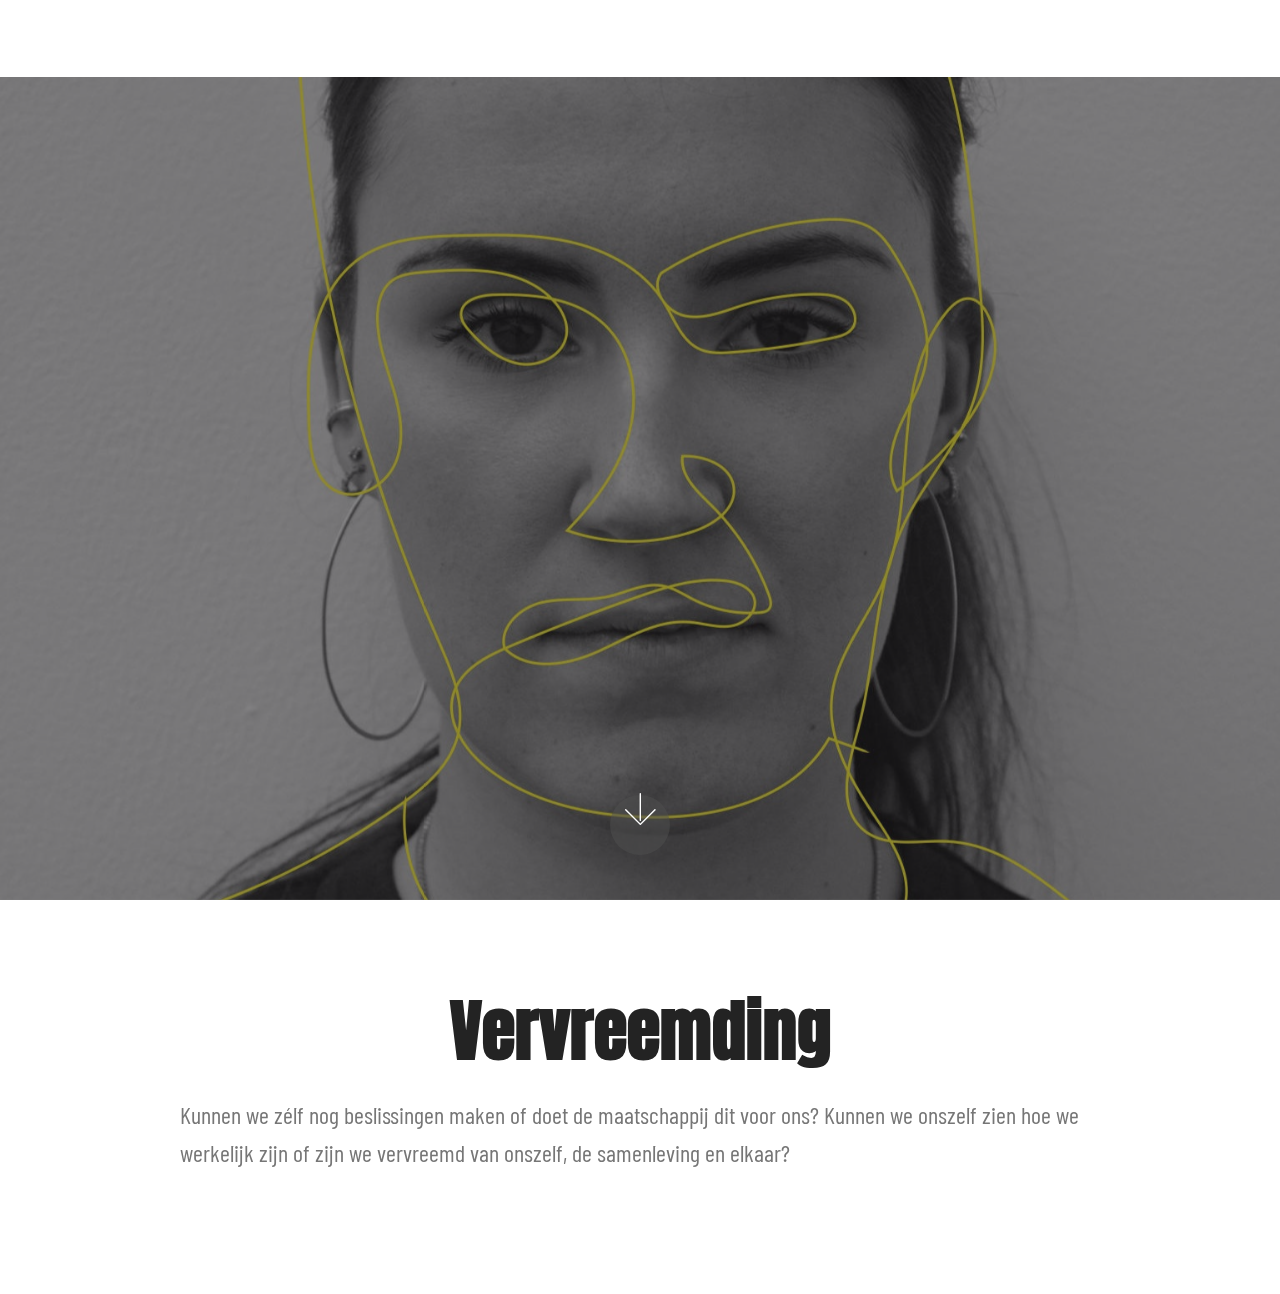
==== page1.html @ 79cfc795 "create github pages" ====
<!DOCTYPE html>
<html  >
<head>
  <!-- Site made with Mobirise Website Builder v4.11.6, https://mobirise.com -->
  <meta charset="UTF-8">
  <meta http-equiv="X-UA-Compatible" content="IE=edge">
  <meta name="generator" content="Mobirise v4.11.6, mobirise.com">
  <meta name="viewport" content="width=device-width, initial-scale=1, minimum-scale=1">
  <link rel="shortcut icon" href="assets/images/logo2.png" type="image/x-icon">
  <meta name="description" content="Web Site Maker Description">
  
  <title>Page 1</title>
  <link rel="stylesheet" href="assets/web/assets/mobirise-icons/mobirise-icons.css">
  <link rel="stylesheet" href="assets/bootstrap/css/bootstrap.min.css">
  <link rel="stylesheet" href="assets/bootstrap/css/bootstrap-grid.min.css">
  <link rel="stylesheet" href="assets/bootstrap/css/bootstrap-reboot.min.css">
  <link rel="stylesheet" href="assets/tether/tether.min.css">
  <link rel="stylesheet" href="assets/dropdown/css/style.css">
  <link rel="stylesheet" href="assets/theme/css/style.css">
  <link rel="preload" as="style" href="assets/mobirise/css/mbr-additional.css"><link rel="stylesheet" href="assets/mobirise/css/mbr-additional.css" type="text/css">
  
  
  
</head>
<body>
  <section class="menu cid-qTkzRZLJNu" once="menu" id="menu1-3">

    

    <nav class="navbar navbar-expand beta-menu navbar-dropdown align-items-center navbar-toggleable-sm">
        <button class="navbar-toggler navbar-toggler-right" type="button" data-toggle="collapse" data-target="#navbarSupportedContent" aria-controls="navbarSupportedContent" aria-expanded="false" aria-label="Toggle navigation">
            <div class="hamburger">
                <span></span>
                <span></span>
                <span></span>
                <span></span>
            </div>
        </button>
        <div class="menu-logo">
            <div class="navbar-brand">
                
                
            </div>
        </div>
        <div class="collapse navbar-collapse" id="navbarSupportedContent">
            
            
        </div>
    </nav>
</section>

<section class="engine"><a href="https://mobirise.info/g">how to build your own site for free</a></section><section class="header6 cid-rJcfzgzZG6 mbr-fullscreen mbr-parallax-background" id="header6-4">

    

    <div class="mbr-overlay" style="opacity: 0.5; background-color: rgb(35, 35, 35);">
    </div>

    <div class="container">
        <div class="row justify-content-md-center">
            <div class="mbr-white col-md-10">
                
                
                
            </div>
        </div>
    </div>

    <div class="mbr-arrow hidden-sm-down" aria-hidden="true">
        <a href="#next">
            <i class="mbri-down mbr-iconfont"></i>
        </a>
    </div>
</section>

<section class="header1 cid-rJckFGuZFD" id="header16-a">

    

    

    <div class="container">
        <div class="row justify-content-md-center">
            <div class="col-md-10 align-center">
                <h1 class="mbr-section-title mbr-bold pb-3 mbr-fonts-style display-1">
                    Vervreemding</h1>
                
                <p class="mbr-text pb-3 mbr-fonts-style display-5">
                    Kunnen we zélf nog beslissingen maken of doet de maatschappij dit voor ons? Kunnen we onszelf zien hoe we werkelijk zijn of zijn we vervreemd van onszelf, de samenleving en elkaar?
                </p>
                
            </div>
        </div>
    </div>

</section>


  <script src="assets/web/assets/jquery/jquery.min.js"></script>
  <script src="assets/popper/popper.min.js"></script>
  <script src="assets/bootstrap/js/bootstrap.min.js"></script>
  <script src="assets/tether/tether.min.js"></script>
  <script src="assets/smoothscroll/smooth-scroll.js"></script>
  <script src="assets/dropdown/js/nav-dropdown.js"></script>
  <script src="assets/dropdown/js/navbar-dropdown.js"></script>
  <script src="assets/touchswipe/jquery.touch-swipe.min.js"></script>
  <script src="assets/parallax/jarallax.min.js"></script>
  <script src="assets/theme/js/script.js"></script>
  
  
</body>
</html>
---- assets/web/assets/mobirise-icons/mobirise-icons.css ----
@font-face {
  font-family: 'MobiriseIcons';
  src:  url('mobirise-icons.eot?spat4u');
  src:  url('mobirise-icons.eot?spat4u#iefix') format('embedded-opentype'),
    url('mobirise-icons.ttf?spat4u') format('truetype'),
    url('mobirise-icons.woff?spat4u') format('woff'),
    url('mobirise-icons.svg?spat4u#MobiriseIcons') format('svg');
  font-weight: normal;
  font-style: normal;
  font-display: swap;
}

[class^="mbri-"], [class*=" mbri-"] {
  /* use !important to prevent issues with browser extensions that change fonts */
  font-family: MobiriseIcons !important;
  speak: none;
  font-style: normal;
  font-weight: normal;
  font-variant: normal;
  text-transform: none;
  line-height: 1;

  /* Better Font Rendering =========== */
  -webkit-font-smoothing: antialiased;
  -moz-osx-font-smoothing: grayscale;
}

.mbri-add-submenu:before {
  content: "\e900";
}
.mbri-alert:before {
  content: "\e901";
}
.mbri-align-center:before {
  content: "\e902";
}
.mbri-align-justify:before {
  content: "\e903";
}
.mbri-align-left:before {
  content: "\e904";
}
.mbri-align-right:before {
  content: "\e905";
}
.mbri-android:before {
  content: "\e906";
}
.mbri-apple:before {
  content: "\e907";
}
.mbri-arrow-down:before {
  content: "\e908";
}
.mbri-arrow-next:before {
  content: "\e909";
}
.mbri-arrow-prev:before {
  content: "\e90a";
}
.mbri-arrow-up:before {
  content: "\e90b";
}
.mbri-bold:before {
  content: "\e90c";
}
.mbri-bookmark:before {
  content: "\e90d";
}
.mbri-bootstrap:before {
  content: "\e90e";
}
.mbri-briefcase:before {
  content: "\e90f";
}
.mbri-browse:before {
  content: "\e910";
}
.mbri-bulleted-list:before {
  content: "\e911";
}
.mbri-calendar:before {
  content: "\e912";
}
.mbri-camera:before {
  content: "\e913";
}
.mbri-cart-add:before {
  content: "\e914";
}
.mbri-cart-full:before {
  content: "\e915";
}
.mbri-cash:before {
  content: "\e916";
}
.mbri-change-style:before {
  content: "\e917";
}
.mbri-chat:before {
  content: "\e918";
}
.mbri-clock:before {
  content: "\e919";
}
.mbri-close:before {
  content: "\e91a";
}
.mbri-cloud:before {
  content: "\e91b";
}
.mbri-code:before {
  content: "\e91c";
}
.mbri-contact-form:before {
  content: "\e91d";
}
.mbri-credit-card:before {
  content: "\e91e";
}
.mbri-cursor-click:before {
  content: "\e91f";
}
.mbri-cust-feedback:before {
  content: "\e920";
}
.mbri-database:before {
  content: "\e921";
}
.mbri-delivery:before {
  content: "\e922";
}
.mbri-desktop:before {
  content: "\e923";
}
.mbri-devices:before {
  content: "\e924";
}
.mbri-down:before {
  content: "\e925";
}
.mbri-download:before {
  content: "\e989";
}
.mbri-drag-n-drop:before {
  content: "\e927";
}
.mbri-drag-n-drop2:before {
  content: "\e928";
}
.mbri-edit:before {
  content: "\e929";
}
.mbri-edit2:before {
  content: "\e92a";
}
.mbri-error:before {
  content: "\e92b";
}
.mbri-extension:before {
  content: "\e92c";
}
.mbri-features:before {
  content: "\e92d";
}
.mbri-file:before {
  content: "\e92e";
}
.mbri-flag:before {
  content: "\e92f";
}
.mbri-folder:before {
  content: "\e930";
}
.mbri-gift:before {
  content: "\e931";
}
.mbri-github:before {
  content: "\e932";
}
.mbri-globe:before {
  content: "\e933";
}
.mbri-globe-2:before {
  content: "\e934";
}
.mbri-growing-chart:before {
  content: "\e935";
}
.mbri-hearth:before {
  content: "\e936";
}
.mbri-help:before {
  content: "\e937";
}
.mbri-home:before {
  content: "\e938";
}
.mbri-hot-cup:before {
  content: "\e939";
}
.mbri-idea:before {
  content: "\e93a";
}
.mbri-image-gallery:before {
  content: "\e93b";
}
.mbri-image-slider:before {
  content: "\e93c";
}
.mbri-info:before {
  content: "\e93d";
}
.mbri-italic:before {
  content: "\e93e";
}
.mbri-key:before {
  content: "\e93f";
}
.mbri-laptop:before {
  content: "\e940";
}
.mbri-layers:before {
  content: "\e941";
}
.mbri-left-right:before {
  content: "\e942";
}
.mbri-left:before {
  content: "\e943";
}
.mbri-letter:before {
  content: "\e944";
}
.mbri-like:before {
  content: "\e945";
}
.mbri-link:before {
  content: "\e946";
}
.mbri-lock:before {
  content: "\e947";
}
.mbri-login:before {
  content: "\e948";
}
.mbri-logout:before {
  content: "\e949";
}
.mbri-magic-stick:before {
  content: "\e94a";
}
.mbri-map-pin:before {
  content: "\e94b";
}
.mbri-menu:before {
  content: "\e94c";
}
.mbri-mobile:before {
  content: "\e94d";
}
.mbri-mobile2:before {
  content: "\e94e";
}
.mbri-mobirise:before {
  content: "\e94f";
}
.mbri-more-horizontal:before {
  content: "\e950";
}
.mbri-more-vertical:before {
  content: "\e951";
}
.mbri-music:before {
  content: "\e952";
}
.mbri-new-file:before {
  content: "\e953";
}
.mbri-numbered-list:before {
  content: "\e954";
}
.mbri-opened-folder:before {
  content: "\e955";
}
.mbri-pages:before {
  content: "\e956";
}
.mbri-paper-plane:before {
  content: "\e957";
}
.mbri-paperclip:before {
  content: "\e958";
}
.mbri-photo:before {
  content: "\e959";
}
.mbri-photos:before {
  content: "\e95a";
}
.mbri-pin:before {
  content: "\e95b";
}
.mbri-play:before {
  content: "\e95c";
}
.mbri-plus:before {
  content: "\e95d";
}
.mbri-preview:before {
  content: "\e95e";
}
.mbri-print:before {
  content: "\e95f";
}
.mbri-protect:before {
  content: "\e960";
}
.mbri-question:before {
  content: "\e961";
}
.mbri-quote-left:before {
  content: "\e962";
}
.mbri-quote-right:before {
  content: "\e963";
}
.mbri-refresh:before {
  content: "\e964";
}
.mbri-responsive:before {
  content: "\e965";
}
.mbri-right:before {
  content: "\e966";
}
.mbri-rocket:before {
  content: "\e967";
}
.mbri-sad-face:before {
  content: "\e968";
}
.mbri-sale:before {
  content: "\e969";
}
.mbri-save:before {
  content: "\e96a";
}
.mbri-search:before {
  content: "\e96b";
}
.mbri-setting:before {
  content: "\e96c";
}
.mbri-setting2:before {
  content: "\e96d";
}
.mbri-setting3:before {
  content: "\e96e";
}
.mbri-share:before {
  content: "\e96f";
}
.mbri-shopping-bag:before {
  content: "\e970";
}
.mbri-shopping-basket:before {
  content: "\e971";
}
.mbri-shopping-cart:before {
  content: "\e972";
}
.mbri-sites:before {
  content: "\e973";
}
.mbri-smile-face:before {
  content: "\e974";
}
.mbri-speed:before {
  content: "\e975";
}
.mbri-star:before {
  content: "\e976";
}
.mbri-success:before {
  content: "\e977";
}
.mbri-sun:before {
  content: "\e978";
}
.mbri-sun2:before {
  content: "\e979";
}
.mbri-tablet:before {
  content: "\e97a";
}
.mbri-tablet-vertical:before {
  content: "\e97b";
}
.mbri-target:before {
  content: "\e97c";
}
.mbri-timer:before {
  content: "\e97d";
}
.mbri-to-ftp:before {
  content: "\e97e";
}
.mbri-to-local-drive:before {
  content: "\e97f";
}
.mbri-touch-swipe:before {
  content: "\e980";
}
.mbri-touch:before {
  content: "\e981";
}
.mbri-trash:before {
  content: "\e982";
}
.mbri-underline:before {
  content: "\e983";
}
.mbri-unlink:before {
  content: "\e984";
}
.mbri-unlock:before {
  content: "\e985";
}
.mbri-up-down:before {
  content: "\e986";
}
.mbri-up:before {
  content: "\e987";
}
.mbri-update:before {
  content: "\e988";
}
.mbri-upload:before {
 content: "\e926"; 
}
.mbri-user:before {
  content: "\e98a";
}
.mbri-user2:before {
  content: "\e98b";
}
.mbri-users:before {
  content: "\e98c";
}
.mbri-video:before {
  content: "\e98d";
}
.mbri-video-play:before {
  content: "\e98e";
}
.mbri-watch:before {
  content: "\e98f";
}
.mbri-website-theme:before {
  content: "\e990";
}
.mbri-wifi:before {
  content: "\e991";
}
.mbri-windows:before {
  content: "\e992";
}
.mbri-zoom-out:before {
  content: "\e993";
}
.mbri-redo:before {
  content: "\e994";
}
.mbri-undo:before {
  content: "\e995";
}
---- assets/dropdown/css/style.css ----
.navbar-dropdown {
  left: 0;
  padding: 0;
  position: absolute;
  right: 0;
  top: 0;
  transition: all 0.45s ease;
  z-index: 1030;
  background: #282828; }
  .navbar-dropdown .navbar-logo {
    margin-right: 0.8rem;
    transition: margin 0.3s ease-in-out;
    vertical-align: middle; }
    .navbar-dropdown .navbar-logo img {
      height: 3.125rem;
      transition: all 0.3s ease-in-out; }
    .navbar-dropdown .navbar-logo.mbr-iconfont {
      font-size: 3.125rem;
      line-height: 3.125rem; }
  .navbar-dropdown .navbar-caption {
    font-weight: 700;
    white-space: normal;
    vertical-align: -4px;
    line-height: 3.125rem !important; }
    .navbar-dropdown .navbar-caption, .navbar-dropdown .navbar-caption:hover {
      color: inherit;
      text-decoration: none; }
  .navbar-dropdown .mbr-iconfont + .navbar-caption {
    vertical-align: -1px; }
  .navbar-dropdown.navbar-fixed-top {
    position: fixed; }
  .navbar-dropdown .navbar-brand span {
    vertical-align: -4px; }
  .navbar-dropdown.bg-color.transparent {
    background: none; }
  .navbar-dropdown.navbar-short .navbar-brand {
    padding: 0.625rem 0; }
    .navbar-dropdown.navbar-short .navbar-brand span {
      vertical-align: -1px; }
  .navbar-dropdown.navbar-short .navbar-caption {
    line-height: 2.375rem !important;
    vertical-align: -2px; }
  .navbar-dropdown.navbar-short .navbar-logo {
    margin-right: 0.5rem; }
    .navbar-dropdown.navbar-short .navbar-logo img {
      height: 2.375rem; }
    .navbar-dropdown.navbar-short .navbar-logo.mbr-iconfont {
      font-size: 2.375rem;
      line-height: 2.375rem; }
  .navbar-dropdown.navbar-short .mbr-table-cell {
    height: 3.625rem; }
  .navbar-dropdown .navbar-close {
    left: 0.6875rem;
    position: fixed;
    top: 0.75rem;
    z-index: 1000; }
  .navbar-dropdown .hamburger-icon {
    content: "";
    display: inline-block;
    vertical-align: middle;
    width: 16px;
    -webkit-box-shadow: 0 -6px 0 1px #282828,0 0 0 1px #282828,0 6px 0 1px #282828;
    -moz-box-shadow: 0 -6px 0 1px #282828,0 0 0 1px #282828,0 6px 0 1px #282828;
    box-shadow: 0 -6px 0 1px #282828,0 0 0 1px #282828,0 6px 0 1px #282828; }

.dropdown-menu .dropdown-toggle[data-toggle="dropdown-submenu"]::after {
  border-bottom: 0.35em solid transparent;
  border-left: 0.35em solid;
  border-right: 0;
  border-top: 0.35em solid transparent;
  margin-left: 0.3rem; }

.dropdown-menu .dropdown-item:focus {
  outline: 0; }

.nav-dropdown {
  font-size: 0.75rem;
  font-weight: 500;
  height: auto !important; }
  .nav-dropdown .nav-btn {
    padding-left: 1rem; }
  .nav-dropdown .link {
    margin: .667em 1.667em;
    font-weight: 500;
    padding: 0;
    transition: color .2s ease-in-out; }
    .nav-dropdown .link.dropdown-toggle {
      margin-right: 2.583em; }
      .nav-dropdown .link.dropdown-toggle::after {
        margin-left: .25rem;
        border-top: 0.35em solid;
        border-right: 0.35em solid transparent;
        border-left: 0.35em solid transparent;
        border-bottom: 0; }
      .nav-dropdown .link.dropdown-toggle[aria-expanded="true"] {
        margin: 0;
        padding: 0.667em 3.263em  0.667em 1.667em; }
  .nav-dropdown .link::after,
  .nav-dropdown .dropdown-item::after {
    color: inherit; }
  .nav-dropdown .btn {
    font-size: 0.75rem;
    font-weight: 700;
    letter-spacing: 0;
    margin-bottom: 0;
    padding-left: 1.25rem;
    padding-right: 1.25rem; }
  .nav-dropdown .dropdown-menu {
    border-radius: 0;
    border: 0;
    left: 0;
    margin: 0;
    padding-bottom: 1.25rem;
    padding-top: 1.25rem;
    position: relative; }
  .nav-dropdown .dropdown-submenu {
    margin-left: 0.125rem;
    top: 0; }
  .nav-dropdown .dropdown-item {
    font-weight: 500;
    line-height: 2;
    padding: 0.3846em 4.615em 0.3846em 1.5385em;
    position: relative;
    transition: color .2s ease-in-out, background-color .2s ease-in-out; }
    .nav-dropdown .dropdown-item::after {
      margin-top: -0.3077em;
      position: absolute;
      right: 1.1538em;
      top: 50%; }
    .nav-dropdown .dropdown-item:focus, .nav-dropdown .dropdown-item:hover {
      background: none; }

@media (max-width: 767px) {
  .nav-dropdown.navbar-toggleable-sm {
    bottom: 0;
    display: none;
    left: 0;
    overflow-x: hidden;
    position: fixed;
    top: 0;
    transform: translateX(-100%);
    -ms-transform: translateX(-100%);
    -webkit-transform: translateX(-100%);
    width: 18.75rem;
    z-index: 999; } }
.nav-dropdown.navbar-toggleable-xl {
  bottom: 0;
  display: none;
  left: 0;
  overflow-x: hidden;
  position: fixed;
  top: 0;
  transform: translateX(-100%);
  -ms-transform: translateX(-100%);
  -webkit-transform: translateX(-100%);
  width: 18.75rem;
  z-index: 999; }

.nav-dropdown-sm {
  display: block !important;
  overflow-x: hidden;
  overflow: auto;
  padding-top: 3.875rem; }
  .nav-dropdown-sm::after {
    content: "";
    display: block;
    height: 3rem;
    width: 100%; }
  .nav-dropdown-sm.collapse.in ~ .navbar-close {
    display: block !important; }
  .nav-dropdown-sm.collapsing, .nav-dropdown-sm.collapse.in {
    transform: translateX(0);
    -ms-transform: translateX(0);
    -webkit-transform: translateX(0);
    transition: all 0.25s ease-out;
    -webkit-transition: all 0.25s ease-out;
    background: #282828; }
  .nav-dropdown-sm.collapsing[aria-expanded="false"] {
    transform: translateX(-100%);
    -ms-transform: translateX(-100%);
    -webkit-transform: translateX(-100%); }
  .nav-dropdown-sm .nav-item {
    display: block;
    margin-left: 0 !important;
    padding-left: 0; }
  .nav-dropdown-sm .link,
  .nav-dropdown-sm .dropdown-item {
    border-top: 1px dotted rgba(255, 255, 255, 0.1);
    font-size: 0.8125rem;
    line-height: 1.6;
    margin: 0 !important;
    padding: 0.875rem 2.4rem 0.875rem 1.5625rem !important;
    position: relative;
    white-space: normal; }
    .nav-dropdown-sm .link:focus, .nav-dropdown-sm .link:hover,
    .nav-dropdown-sm .dropdown-item:focus,
    .nav-dropdown-sm .dropdown-item:hover {
      background: rgba(0, 0, 0, 0.2) !important;
      color: #c0a375; }
  .nav-dropdown-sm .nav-btn {
    position: relative;
    padding: 1.5625rem 1.5625rem 0 1.5625rem; }
    .nav-dropdown-sm .nav-btn::before {
      border-top: 1px dotted rgba(255, 255, 255, 0.1);
      content: "";
      left: 0;
      position: absolute;
      top: 0;
      width: 100%; }
    .nav-dropdown-sm .nav-btn + .nav-btn {
      padding-top: 0.625rem; }
      .nav-dropdown-sm .nav-btn + .nav-btn::before {
        display: none; }
  .nav-dropdown-sm .btn {
    padding: 0.625rem 0; }
  .nav-dropdown-sm .dropdown-toggle[data-toggle="dropdown-submenu"]::after {
    margin-left: .25rem;
    border-top: 0.35em solid;
    border-right: 0.35em solid transparent;
    border-left: 0.35em solid transparent;
    border-bottom: 0; }
  .nav-dropdown-sm .dropdown-toggle[data-toggle="dropdown-submenu"][aria-expanded="true"]::after {
    border-top: 0;
    border-right: 0.35em solid transparent;
    border-left: 0.35em solid transparent;
    border-bottom: 0.35em solid; }
  .nav-dropdown-sm .dropdown-menu {
    margin: 0;
    padding: 0;
    position: relative;
    top: 0;
    left: 0;
    width: 100%;
    border: 0;
    float: none;
    border-radius: 0;
    background: none; }
  .nav-dropdown-sm .dropdown-submenu {
    left: 100%;
    margin-left: 0.125rem;
    margin-top: -1.25rem;
    top: 0; }

.navbar-toggleable-sm .nav-dropdown .dropdown-menu {
  position: absolute; }

.navbar-toggleable-sm .nav-dropdown .dropdown-submenu {
  left: 100%;
  margin-left: 0.125rem;
  margin-top: -1.25rem;
  top: 0; }

.navbar-toggleable-sm.opened .nav-dropdown .dropdown-menu {
  position: relative; }

.navbar-toggleable-sm.opened .nav-dropdown .dropdown-submenu {
  left: 0;
  margin-left: 00rem;
  margin-top: 0rem;
  top: 0; }

.is-builder .nav-dropdown.collapsing {
  transition: none !important; }

/*# sourceMappingURL=style.css.map */
---- assets/theme/css/style.css ----
/*!
 * Mobirise v4 theme (https://mobirise.com/)
 * Copyright 2017 Mobirise
 */
section {
  background-color: #eeeeee; }

body {
  font-style: normal;
  line-height: 1.5; }

section,
.container,
.container-fluid {
  position: relative;
  word-wrap: break-word; }

a.mbr-iconfont:hover {
  text-decoration: none; }

.article .lead p,
.article .lead ul,
.article .lead ol,
.article .lead pre,
.article .lead blockquote {
  margin-bottom: 0; }

ul,
ol,
pre,
blockquote {
  margin-bottom: 2.3125rem; }

pre {
  background: #f4f4f4;
  padding: 10px 24px;
  white-space: pre-wrap; }

.inactive {
  -webkit-user-select: none;
  -moz-user-select: none;
  -ms-user-select: none;
  user-select: none;
  pointer-events: none;
  -webkit-user-drag: none;
  user-drag: none; }

.mbr-section__comments .row {
  justify-content: center;
  -webkit-justify-content: center; }

a {
  font-style: normal;
  font-weight: 400;
  cursor: pointer; }
  a, a:hover {
    text-decoration: none; }

figure {
  margin-bottom: 0; }

body {
  color: #232323; }

h1,
h2,
h3,
h4,
h5,
h6,
.h1,
.h2,
.h3,
.h4,
.h5,
.h6,
.display-1,
.display-2,
.display-3,
.display-4 {
  line-height: 1;
  word-break: break-word;
  word-wrap: break-word; }

.mbr-section-title {
  font-style: normal;
  line-height: 1.2; }

.mbr-section-subtitle {
  line-height: 1.3; }

.mbr-text {
  font-style: normal;
  line-height: 1.6; }

b,
strong {
  font-weight: bold; }

blockquote {
  padding: 10px 0 10px 20px;
  position: relative;
  border-left: 2px solid;
  border-color: #ff3366; }

input:-webkit-autofill, input:-webkit-autofill:hover, input:-webkit-autofill:focus, input:-webkit-autofill:active {
  transition-delay: 9999s;
  transition-property: background-color, color; }

textarea[type='hidden'] {
  display: none; }

body {
  position: relative; }

section {
  background-position: 50% 50%;
  background-repeat: no-repeat;
  background-size: cover; }
  section .mbr-background-video,
  section .mbr-background-video-preview {
    position: absolute;
    bottom: 0;
    left: 0;
    right: 0;
    top: 0; }

.hidden {
  visibility: hidden; }

.mbr-z-index20 {
  z-index: 20; }

/*! Base colors */
.mbr-white {
  color: #ffffff; }

.mbr-black {
  color: #000000; }

.mbr-bg-white {
  background-color: #ffffff; }

.mbr-bg-black {
  background-color: #000000; }

/*! Text-aligns */
.align-left {
  text-align: left; }

.align-center {
  text-align: center; }

.align-right {
  text-align: right; }

@media (max-width: 767px) {
  .align-left,
  .align-center,
  .align-right,
  .mbr-section-btn,
  .mbr-section-title {
    text-align: center; } }
/*! Font-weight  */
.mbr-light {
  font-weight: 300; }

.mbr-regular {
  font-weight: 400; }

.mbr-semibold {
  font-weight: 500; }

.mbr-bold {
  font-weight: 700; }

/*! Media  */
.media-size-item {
  -webkit-flex: 1 1 auto;
  -moz-flex: 1 1 auto;
  -ms-flex: 1 1 auto;
  -o-flex: 1 1 auto;
  flex: 1 1 auto; }

.media-content {
  -webkit-flex-basis: 100%;
  flex-basis: 100%; }

.media-container-row {
  display: -ms-flexbox;
  display: -webkit-flex;
  display: flex;
  -webkit-flex-direction: row;
  -ms-flex-direction: row;
  flex-direction: row;
  -webkit-flex-wrap: wrap;
  -ms-flex-wrap: wrap;
  flex-wrap: wrap;
  -webkit-justify-content: center;
  -ms-flex-pack: center;
  justify-content: center;
  -webkit-align-content: center;
  -ms-flex-line-pack: center;
  align-content: center;
  -webkit-align-items: start;
  -ms-flex-align: start;
  align-items: start; }
  .media-container-row .media-size-item {
    width: 400px; }

.media-container-column {
  display: -ms-flexbox;
  display: -webkit-flex;
  display: flex;
  -webkit-flex-direction: column;
  -ms-flex-direction: column;
  flex-direction: column;
  -webkit-flex-wrap: wrap;
  -ms-flex-wrap: wrap;
  flex-wrap: wrap;
  -webkit-justify-content: center;
  -ms-flex-pack: center;
  justify-content: center;
  -webkit-align-content: center;
  -ms-flex-line-pack: center;
  align-content: center;
  -webkit-align-items: stretch;
  -ms-flex-align: stretch;
  align-items: stretch; }
  .media-container-column > * {
    width: 100%; }

@media (min-width: 992px) {
  .media-container-row {
    -webkit-flex-wrap: nowrap;
    -ms-flex-wrap: nowrap;
    flex-wrap: nowrap; } }
figure {
  overflow: hidden; }

figure[mbr-media-size] {
  transition: width 0.1s; }

.mbr-figure img,
.mbr-figure iframe {
  display: block;
  width: 100%; }

.card {
  background-color: transparent;
  border: none; }

.card-box {
  width: 100%; }

.card-img {
  text-align: center;
  flex-shrink: 0;
  -webkit-flex-shrink: 0; }

.media {
  max-width: 100%;
  margin: 0 auto; }

.mbr-figure {
  -ms-flex-item-align: center;
  -ms-grid-row-align: center;
  -webkit-align-self: center;
  align-self: center; }

.media-container > div {
  max-width: 100%; }

.mbr-figure img,
.card-img img {
  width: 100%; }

@media (max-width: 991px) {
  .media-size-item {
    width: auto !important; }

  .media {
    width: auto; }

  .mbr-figure {
    width: 100% !important; } }
/*! Buttons */
.btn {
  font-weight: 500;
  border-width: 2px;
  font-style: normal;
  letter-spacing: 1px;
  margin: .4rem .8rem;
  white-space: normal;
  -webkit-transition: all .3s ease-in-out;
  -moz-transition: all .3s ease-in-out;
  transition: all .3s ease-in-out;
  display: inline-flex;
  align-items: center;
  justify-content: center;
  word-break: break-word;
  -webkit-align-items: center;
  -webkit-justify-content: center;
  display: -webkit-inline-flex; }

.btn-sm {
  font-weight: 500;
  letter-spacing: 1px;
  -webkit-transition: all .3s ease-in-out;
  -moz-transition: all .3s ease-in-out;
  transition: all .3s ease-in-out; }

.btn-md {
  font-weight: 500;
  letter-spacing: 1px;
  margin: .4rem .8rem !important;
  -webkit-transition: all .3s ease-in-out;
  -moz-transition: all .3s ease-in-out;
  transition: all .3s ease-in-out; }

.btn-lg {
  font-weight: 500;
  letter-spacing: 1px;
  margin: .4rem .8rem !important;
  -webkit-transition: all .3s ease-in-out;
  -moz-transition: all .3s ease-in-out;
  transition: all .3s ease-in-out; }

.mbr-section-btn {
  margin-left: -0.25rem;
  margin-right: -0.25rem;
  font-size: 0; }

nav .mbr-section-btn {
  margin-left: 0rem;
  margin-right: 0rem; }

.btn-form {
  border-radius: 0; }
  .btn-form:hover {
    cursor: pointer; }

/*! Btn icon margin */
.btn .mbr-iconfont,
.btn.btn-sm .mbr-iconfont {
  cursor: pointer;
  margin-right: 0.5rem; }

.btn.btn-md .mbr-iconfont,
.btn.btn-md .mbr-iconfont {
  margin-right: 0.8rem; }

.mbr-regular {
  font-weight: 400; }

.mbr-semibold {
  font-weight: 500; }

.mbr-bold {
  font-weight: 700; }

[type='submit'] {
  -webkit-appearance: none; }

/*! Full-screen */
.mbr-fullscreen .mbr-overlay {
  min-height: 100vh; }

.mbr-fullscreen {
  display: flex;
  display: -webkit-flex;
  display: -moz-flex;
  display: -ms-flex;
  display: -o-flex;
  align-items: center;
  -webkit-align-items: center;
  min-height: 100vh;
  padding-top: 3rem;
  padding-bottom: 3rem; }

/*! Map */
.map {
  height: 25rem;
  position: relative; }
  .map iframe {
    width: 100%;
    height: 100%; }

.mbr-overlay {
  background-color: #000;
  bottom: 0;
  left: 0;
  opacity: .5;
  position: absolute;
  right: 0;
  top: 0;
  z-index: 0;
  pointer-events: none; }

/* Form */
blockquote {
  font-style: italic;
  padding: 10px 0 10px 20px;
  font-size: 1.09rem;
  position: relative;
  border-width: 3px; }

.form-control {
  background-color: #f5f5f5;
  box-shadow: none;
  color: #565656;
  line-height: 1.43;
  min-height: 3.5em;
  padding: 1.07em .5em; }
  .form-control, .form-control:focus {
    border: 1px solid #e8e8e8; }
  .form-active .form-control:invalid {
    border-color: red; }

.form-control-label {
  position: relative;
  cursor: pointer;
  margin-bottom: .357em;
  padding: 0; }

.alert {
  color: #ffffff;
  border-radius: 0;
  border: 0;
  font-size: .875rem;
  line-height: 1.5;
  margin-bottom: 1.875rem;
  padding: 1.25rem;
  position: relative; }
  .alert.alert-form::after {
    background-color: inherit;
    bottom: -7px;
    content: "";
    display: block;
    height: 14px;
    left: 50%;
    margin-left: -7px;
    position: absolute;
    transform: rotate(45deg);
    width: 14px;
    -webkit-transform: rotate(45deg); }

.form-asterisk {
  font-family: initial;
  position: absolute;
  top: -2px;
  font-weight: normal; }

/*! Scroll to top arrow */
#scrollToTop a i:before {
  content: '';
  position: absolute;
  height: 40%;
  top: 25%;
  background: #fff;
  width: 2px;
  left: calc(50% - 1px); }
#scrollToTop a i:after {
  content: '';
  position: absolute;
  display: block;
  border-top: 2px solid #fff;
  border-right: 2px solid #fff;
  width: 40%;
  height: 40%;
  left: 30%;
  bottom: 30%;
  transform: rotate(135deg);
  -webkit-transform: rotate(135deg); }

.mbr-arrow-up {
  bottom: 25px;
  right: 90px;
  position: fixed;
  text-align: right;
  z-index: 5000;
  color: #ffffff;
  font-size: 32px;
  transform: rotate(180deg);
  -webkit-transform: rotate(180deg); }

.mbr-arrow-up a {
  background: rgba(0, 0, 0, 0.2);
  border-radius: 3px;
  color: #fff;
  display: inline-block;
  height: 60px;
  width: 60px;
  outline-style: none !important;
  position: relative;
  text-decoration: none;
  transition: all 0.3s ease-in-out;
  cursor: pointer;
  text-align: center; }
  .mbr-arrow-up a:hover {
    background-color: rgba(0, 0, 0, 0.4); }
  .mbr-arrow-up a i {
    line-height: 60px; }

.mbr-arrow-up-icon {
  display: block;
  color: #fff; }

.mbr-arrow-up-icon::before {
  content: '\203a';
  display: inline-block;
  font-family: serif;
  font-size: 32px;
  line-height: 1;
  font-style: normal;
  position: relative;
  top: 6px;
  left: -4px;
  -webkit-transform: rotate(-90deg);
  transform: rotate(-90deg); }

/*! Arrow Down */
.mbr-arrow {
  position: absolute;
  bottom: 45px;
  left: 50%;
  width: 60px;
  height: 60px;
  cursor: pointer;
  background-color: rgba(80, 80, 80, 0.5);
  border-radius: 50%;
  -webkit-transform: translateX(-50%);
  transform: translateX(-50%); }
  .mbr-arrow > a {
    display: inline-block;
    text-decoration: none;
    outline-style: none;
    -webkit-animation: arrowdown 1.7s ease-in-out infinite;
    animation: arrowdown 1.7s ease-in-out infinite; }
    .mbr-arrow > a > i {
      position: absolute;
      top: -2px;
      left: 15px;
      font-size: 2rem; }

@keyframes arrowdown {
  0% {
    transform: translateY(0px);
    -webkit-transform: translateY(0px); }
  50% {
    transform: translateY(-5px);
    -webkit-transform: translateY(-5px); }
  100% {
    transform: translateY(0px);
    -webkit-transform: translateY(0px); } }
@-webkit-keyframes arrowdown {
  0% {
    transform: translateY(0px);
    -webkit-transform: translateY(0px); }
  50% {
    transform: translateY(-5px);
    -webkit-transform: translateY(-5px); }
  100% {
    transform: translateY(0px);
    -webkit-transform: translateY(0px); } }
@media (max-width: 500px) {
  .mbr-arrow-up {
    left: 50%;
    right: auto;
    transform: translateX(-50%) rotate(180deg);
    -webkit-transform: translateX(-50%) rotate(180deg); } }
/*Gradients animation*/
@keyframes gradient-animation {
  from {
    background-position: 0% 100%;
    animation-timing-function: ease-in-out; }
  to {
    background-position: 100% 0%;
    animation-timing-function: ease-in-out; } }
@-webkit-keyframes gradient-animation {
  from {
    background-position: 0% 100%;
    animation-timing-function: ease-in-out; }
  to {
    background-position: 100% 0%;
    animation-timing-function: ease-in-out; } }
.bg-gradient {
  background-size: 200% 200%;
  animation: gradient-animation 5s infinite alternate;
  -webkit-animation: gradient-animation 5s infinite alternate; }

.menu .navbar-brand {
  display: -webkit-flex; }
  .menu .navbar-brand span {
    display: flex;
    display: -webkit-flex; }
  .menu .navbar-brand .navbar-caption-wrap {
    display: -webkit-flex; }
  .menu .navbar-brand .navbar-logo img {
    display: -webkit-flex; }
@media (min-width: 768px) and (max-width: 1023px) {
  .menu .navbar-toggleable-sm .navbar-nav {
    display: -webkit-box;
    display: -webkit-flex;
    display: -ms-flexbox; } }
@media (max-width: 1023px) {
  .menu .navbar-collapse {
    max-height: 93.5vh; }
    .menu .navbar-collapse.show {
      overflow: auto; } }
@media (min-width: 1024px) {
  .menu .navbar-nav.nav-dropdown {
    display: -webkit-flex; }
  .menu .navbar-toggleable-sm .navbar-collapse {
    display: -webkit-flex !important; }
  .menu .collapsed .navbar-collapse {
    max-height: 93.5vh; }
    .menu .collapsed .navbar-collapse.show {
      overflow: auto; } }
@media (max-width: 767px) {
  .menu .navbar-collapse {
    max-height: 80vh; } }

/* Others*/
.note-check a[data-value=Rubik] {
  font-style: normal; }

.mbr-arrow a {
  color: #ffffff; }

@media (max-width: 767px) {
  .mbr-arrow {
    display: none; } }
.navbar {
  display: -webkit-flex;
  -webkit-flex-wrap: wrap;
  -webkit-align-items: center;
  -webkit-justify-content: space-between; }

.navbar-collapse {
  -webkit-flex-basis: 100%;
  -webkit-flex-grow: 1;
  -webkit-align-items: center; }

.nav-dropdown .link {
  padding: 0.667em 1.667em !important;
  margin: 0 !important; }

.nav {
  display: -webkit-flex;
  -webkit-flex-wrap: wrap; }

.row {
  display: -webkit-flex;
  -webkit-flex-wrap: wrap; }

.justify-content-center {
  -webkit-justify-content: center; }

.form-inline {
  display: -webkit-flex;
  -webkit-flex-flow: row wrap;
  -webkit-align-items: center; }

.card-wrapper {
  -webkit-flex: 1; }

.carousel-control {
  z-index: 10;
  display: -webkit-flex;
  -webkit-align-items: center;
  -webkit-justify-content: center; }

.carousel-controls {
  display: -webkit-flex; }

.media {
  display: -webkit-flex; }

.form-group:focus {
  outline: none; }

.jq-selectbox__select {
  padding: 1.07em 0.5em;
  position: absolute;
  top: 0;
  left: 0;
  width: 100%; }

.jq-selectbox__dropdown {
  position: absolute;
  top: 100% !important;
  left: 0 !important;
  width: 100% !important; }

.jq-selectbox__trigger-arrow {
  transform: translateY(-50%); }

.jq-selectbox li {
  padding: 1.07em 0.5em; }

input[type='range'] {
  padding-left: 0 !important;
  padding-right: 0 !important; }

.modal-dialog,
.modal-content {
  height: 100%; }

.modal-dialog .carousel-inner {
  height: calc(100vh - 1.75rem); }
  @media (max-width: 575px) {
    .modal-dialog .carousel-inner {
      height: calc(100vh - 1rem); } }

.carousel-item {
  text-align: center; }

.carousel-item img {
  margin: auto; }

.navbar-toggler {
  -webkit-align-self: flex-start;
  -ms-flex-item-align: start;
  align-self: flex-start;
  padding: 0.25rem 0.75rem;
  font-size: 1.25rem;
  line-height: 1;
  background: transparent;
  border: 1px solid transparent;
  -webkit-border-radius: 0.25rem;
  border-radius: 0.25rem; }

.navbar-toggler:focus,
.navbar-toggler:hover {
  text-decoration: none; }

.navbar-toggler-icon {
  display: inline-block;
  width: 1.5em;
  height: 1.5em;
  vertical-align: middle;
  content: '';
  background: no-repeat center center;
  -webkit-background-size: 100% 100%;
  -o-background-size: 100% 100%;
  background-size: 100% 100%; }

.navbar-toggler-left {
  position: absolute;
  left: 1rem; }

.navbar-toggler-right {
  position: absolute;
  right: 1rem; }

@media (max-width: 575px) {
  .navbar-toggleable .navbar-nav .dropdown-menu {
    position: static;
    float: none; }

  .navbar-toggleable > .container {
    padding-right: 0;
    padding-left: 0; } }
@media (min-width: 576px) {
  .navbar-toggleable {
    -webkit-box-orient: horizontal;
    -webkit-box-direction: normal;
    -webkit-flex-direction: row;
    -ms-flex-direction: row;
    flex-direction: row;
    -webkit-flex-wrap: nowrap;
    -ms-flex-wrap: nowrap;
    flex-wrap: nowrap;
    -webkit-box-align: center;
    -webkit-align-items: center;
    -ms-flex-align: center;
    align-items: center; }

  .navbar-toggleable .navbar-nav {
    -webkit-box-orient: horizontal;
    -webkit-box-direction: normal;
    -webkit-flex-direction: row;
    -ms-flex-direction: row;
    flex-direction: row; }

  .navbar-toggleable .navbar-nav .nav-link {
    padding-right: 0.5rem;
    padding-left: 0.5rem; }

  .navbar-toggleable > .container {
    display: -webkit-box;
    display: -webkit-flex;
    display: -ms-flexbox;
    display: flex;
    -webkit-flex-wrap: nowrap;
    -ms-flex-wrap: nowrap;
    flex-wrap: nowrap;
    -webkit-box-align: center;
    -webkit-align-items: center;
    -ms-flex-align: center;
    align-items: center; }

  .navbar-toggleable .navbar-collapse {
    display: -webkit-box !important;
    display: -webkit-flex !important;
    display: -ms-flexbox !important;
    display: flex !important;
    width: 100%; }

  .navbar-toggleable .navbar-toggler {
    display: none; } }
@media (max-width: 767px) {
  .navbar-toggleable-sm .navbar-nav .dropdown-menu {
    position: static;
    float: none; }

  .navbar-toggleable-sm > .container {
    padding-right: 0;
    padding-left: 0; } }
@media (min-width: 768px) {
  .navbar-toggleable-sm {
    -webkit-box-orient: horizontal;
    -webkit-box-direction: normal;
    -webkit-flex-direction: row;
    -ms-flex-direction: row;
    flex-direction: row;
    -webkit-flex-wrap: nowrap;
    -ms-flex-wrap: nowrap;
    flex-wrap: nowrap;
    -webkit-box-align: center;
    -webkit-align-items: center;
    -ms-flex-align: center;
    align-items: center; }

  .navbar-toggleable-sm .navbar-nav {
    -webkit-box-orient: horizontal;
    -webkit-box-direction: normal;
    -webkit-flex-direction: row;
    -ms-flex-direction: row;
    flex-direction: row; }

  .navbar-toggleable-sm .navbar-nav .nav-link {
    padding-right: 0.5rem;
    padding-left: 0.5rem; }

  .navbar-toggleable-sm > .container {
    display: -webkit-box;
    display: -webkit-flex;
    display: -ms-flexbox;
    display: flex;
    -webkit-flex-wrap: nowrap;
    -ms-flex-wrap: nowrap;
    flex-wrap: nowrap;
    -webkit-box-align: center;
    -webkit-align-items: center;
    -ms-flex-align: center;
    align-items: center; }

  .navbar-toggleable-sm .navbar-collapse {
    display: none;
    width: 100%; }

  .navbar-toggleable-sm .navbar-toggler {
    display: none; } }
@media (max-width: 1023px) {
  .navbar-toggleable-md .navbar-nav .dropdown-menu {
    position: static;
    float: none; }

  .navbar-toggleable-md > .container {
    padding-right: 0;
    padding-left: 0; } }
@media (min-width: 1024px) {
  .navbar-toggleable-md {
    -webkit-box-orient: horizontal;
    -webkit-box-direction: normal;
    -webkit-flex-direction: row;
    -ms-flex-direction: row;
    flex-direction: row;
    -webkit-flex-wrap: nowrap;
    -ms-flex-wrap: nowrap;
    flex-wrap: nowrap;
    -webkit-box-align: center;
    -webkit-align-items: center;
    -ms-flex-align: center;
    align-items: center; }

  .navbar-toggleable-md .navbar-nav {
    -webkit-box-orient: horizontal;
    -webkit-box-direction: normal;
    -webkit-flex-direction: row;
    -ms-flex-direction: row;
    flex-direction: row; }

  .navbar-toggleable-md .navbar-nav .nav-link {
    padding-right: 0.5rem;
    padding-left: 0.5rem; }

  .navbar-toggleable-md > .container {
    display: -webkit-box;
    display: -webkit-flex;
    display: -ms-flexbox;
    display: flex;
    -webkit-flex-wrap: nowrap;
    -ms-flex-wrap: nowrap;
    flex-wrap: nowrap;
    -webkit-box-align: center;
    -webkit-align-items: center;
    -ms-flex-align: center;
    align-items: center; }

  .navbar-toggleable-md .navbar-collapse {
    display: -webkit-box !important;
    display: -webkit-flex !important;
    display: -ms-flexbox !important;
    display: flex !important;
    width: 100%; }

  .navbar-toggleable-md .navbar-toggler {
    display: none; } }
@media (max-width: 1199px) {
  .navbar-toggleable-lg .navbar-nav .dropdown-menu {
    position: static;
    float: none; }

  .navbar-toggleable-lg > .container {
    padding-right: 0;
    padding-left: 0; } }
@media (min-width: 1200px) {
  .navbar-toggleable-lg {
    -webkit-box-orient: horizontal;
    -webkit-box-direction: normal;
    -webkit-flex-direction: row;
    -ms-flex-direction: row;
    flex-direction: row;
    -webkit-flex-wrap: nowrap;
    -ms-flex-wrap: nowrap;
    flex-wrap: nowrap;
    -webkit-box-align: center;
    -webkit-align-items: center;
    -ms-flex-align: center;
    align-items: center; }

  .navbar-toggleable-lg .navbar-nav {
    -webkit-box-orient: horizontal;
    -webkit-box-direction: normal;
    -webkit-flex-direction: row;
    -ms-flex-direction: row;
    flex-direction: row; }

  .navbar-toggleable-lg .navbar-nav .nav-link {
    padding-right: 0.5rem;
    padding-left: 0.5rem; }

  .navbar-toggleable-lg > .container {
    display: -webkit-box;
    display: -webkit-flex;
    display: -ms-flexbox;
    display: flex;
    -webkit-flex-wrap: nowrap;
    -ms-flex-wrap: nowrap;
    flex-wrap: nowrap;
    -webkit-box-align: center;
    -webkit-align-items: center;
    -ms-flex-align: center;
    align-items: center; }

  .navbar-toggleable-lg .navbar-collapse {
    display: -webkit-box !important;
    display: -webkit-flex !important;
    display: -ms-flexbox !important;
    display: flex !important;
    width: 100%; }

  .navbar-toggleable-lg .navbar-toggler {
    display: none; } }
.navbar-toggleable-xl {
  -webkit-box-orient: horizontal;
  -webkit-box-direction: normal;
  -webkit-flex-direction: row;
  -ms-flex-direction: row;
  flex-direction: row;
  -webkit-flex-wrap: nowrap;
  -ms-flex-wrap: nowrap;
  flex-wrap: nowrap;
  -webkit-box-align: center;
  -webkit-align-items: center;
  -ms-flex-align: center;
  align-items: center; }

.navbar-toggleable-xl .navbar-nav .dropdown-menu {
  position: static;
  float: none; }

.navbar-toggleable-xl > .container {
  padding-right: 0;
  padding-left: 0; }

.navbar-toggleable-xl .navbar-nav {
  -webkit-box-orient: horizontal;
  -webkit-box-direction: normal;
  -webkit-flex-direction: row;
  -ms-flex-direction: row;
  flex-direction: row; }

.navbar-toggleable-xl .navbar-nav .nav-link {
  padding-right: 0.5rem;
  padding-left: 0.5rem; }

.navbar-toggleable-xl > .container {
  display: -webkit-box;
  display: -webkit-flex;
  display: -ms-flexbox;
  display: flex;
  -webkit-flex-wrap: nowrap;
  -ms-flex-wrap: nowrap;
  flex-wrap: nowrap;
  -webkit-box-align: center;
  -webkit-align-items: center;
  -ms-flex-align: center;
  align-items: center; }

.navbar-toggleable-xl .navbar-collapse {
  display: -webkit-box !important;
  display: -webkit-flex !important;
  display: -ms-flexbox !important;
  display: flex !important;
  width: 100%; }

.navbar-toggleable-xl .navbar-toggler {
  display: none; }

.card-img {
  width: auto; }

.menu .navbar.collapsed:not(.beta-menu) {
  flex-direction: column;
  -webkit-flex-direction: column; }

.carousel-item.active,
.carousel-item-next,
.carousel-item-prev {
  display: -webkit-box;
  display: -webkit-flex;
  display: -ms-flexbox;
  display: flex; }

.note-air-layout .dropup .dropdown-menu,
.note-air-layout .navbar-fixed-bottom .dropdown .dropdown-menu {
  bottom: initial !important; }

html,
body {
  height: auto;
  min-height: 100vh; }

.dropup .dropdown-toggle::after {
  display: none; }

/*# sourceMappingURL=style.css.map */
.engine {
	position: absolute;
	text-indent: -2400px;
	text-align: center;
	padding: 0;
	top: 0;
	left: -2400px;
}
---- assets/mobirise/css/mbr-additional.css ----
@import url(https://fonts.googleapis.com/css?family=Anton:400&display=swap);
@import url(https://fonts.googleapis.com/css?family=Barlow+Condensed:100,100i,200,200i,300,300i,400,400i,500,500i,600,600i,700,700i,800,800i,900,900i&display=swap);
@import url(https://fonts.googleapis.com/css?family=Rubik:300,300i,400,400i,500,500i,700,700i,900,900i&display=swap);





body {
  font-family: Rubik;
}
.display-1 {
  font-family: 'Anton', sans-serif;
  font-size: 4.25rem;
  font-display: swap;
}
.display-1 > .mbr-iconfont {
  font-size: 6.8rem;
}
.display-2 {
  font-family: 'Barlow Condensed', sans-serif;
  font-size: 3rem;
  font-display: swap;
}
.display-2 > .mbr-iconfont {
  font-size: 4.8rem;
}
.display-4 {
  font-family: 'Rubik', sans-serif;
  font-size: 1rem;
  font-display: swap;
}
.display-4 > .mbr-iconfont {
  font-size: 1.6rem;
}
.display-5 {
  font-family: 'Barlow Condensed', sans-serif;
  font-size: 1.5rem;
  font-display: swap;
}
.display-5 > .mbr-iconfont {
  font-size: 2.4rem;
}
.display-7 {
  font-family: 'Rubik', sans-serif;
  font-size: 1rem;
  font-display: swap;
}
.display-7 > .mbr-iconfont {
  font-size: 1.6rem;
}
/* ---- Fluid typography for mobile devices ---- */
/* 1.4 - font scale ratio ( bootstrap == 1.42857 ) */
/* 100vw - current viewport width */
/* (48 - 20)  48 == 48rem == 768px, 20 == 20rem == 320px(minimal supported viewport) */
/* 0.65 - min scale variable, may vary */
@media (max-width: 768px) {
  .display-1 {
    font-size: 3.4rem;
    font-size: calc( 2.1374999999999997rem + (4.25 - 2.1374999999999997) * ((100vw - 20rem) / (48 - 20)));
    line-height: calc( 1.4 * (2.1374999999999997rem + (4.25 - 2.1374999999999997) * ((100vw - 20rem) / (48 - 20))));
  }
  .display-2 {
    font-size: 2.4rem;
    font-size: calc( 1.7rem + (3 - 1.7) * ((100vw - 20rem) / (48 - 20)));
    line-height: calc( 1.4 * (1.7rem + (3 - 1.7) * ((100vw - 20rem) / (48 - 20))));
  }
  .display-4 {
    font-size: 0.8rem;
    font-size: calc( 1rem + (1 - 1) * ((100vw - 20rem) / (48 - 20)));
    line-height: calc( 1.4 * (1rem + (1 - 1) * ((100vw - 20rem) / (48 - 20))));
  }
  .display-5 {
    font-size: 1.2rem;
    font-size: calc( 1.175rem + (1.5 - 1.175) * ((100vw - 20rem) / (48 - 20)));
    line-height: calc( 1.4 * (1.175rem + (1.5 - 1.175) * ((100vw - 20rem) / (48 - 20))));
  }
}
/* Buttons */
.btn {
  padding: 1rem 3rem;
  border-radius: 3px;
}
.btn-sm {
  padding: 0.6rem 1.5rem;
  border-radius: 3px;
}
.btn-md {
  padding: 1rem 3rem;
  border-radius: 3px;
}
.btn-lg {
  padding: 1.2rem 3.2rem;
  border-radius: 3px;
}
.bg-primary {
  background-color: #149dcc !important;
}
.bg-success {
  background-color: #f7ed4a !important;
}
.bg-info {
  background-color: #82786e !important;
}
.bg-warning {
  background-color: #879a9f !important;
}
.bg-danger {
  background-color: #b1a374 !important;
}
.btn-primary,
.btn-primary:active {
  background-color: #149dcc !important;
  border-color: #149dcc !important;
  color: #ffffff !important;
}
.btn-primary:hover,
.btn-primary:focus,
.btn-primary.focus,
.btn-primary.active {
  color: #ffffff !important;
  background-color: #0d6786 !important;
  border-color: #0d6786 !important;
}
.btn-primary.disabled,
.btn-primary:disabled {
  color: #ffffff !important;
  background-color: #0d6786 !important;
  border-color: #0d6786 !important;
}
.btn-secondary,
.btn-secondary:active {
  background-color: #ff3366 !important;
  border-color: #ff3366 !important;
  color: #ffffff !important;
}
.btn-secondary:hover,
.btn-secondary:focus,
.btn-secondary.focus,
.btn-secondary.active {
  color: #ffffff !important;
  background-color: #e50039 !important;
  border-color: #e50039 !important;
}
.btn-secondary.disabled,
.btn-secondary:disabled {
  color: #ffffff !important;
  background-color: #e50039 !important;
  border-color: #e50039 !important;
}
.btn-info,
.btn-info:active {
  background-color: #82786e !important;
  border-color: #82786e !important;
  color: #ffffff !important;
}
.btn-info:hover,
.btn-info:focus,
.btn-info.focus,
.btn-info.active {
  color: #ffffff !important;
  background-color: #59524b !important;
  border-color: #59524b !important;
}
.btn-info.disabled,
.btn-info:disabled {
  color: #ffffff !important;
  background-color: #59524b !important;
  border-color: #59524b !important;
}
.btn-success,
.btn-success:active {
  background-color: #f7ed4a !important;
  border-color: #f7ed4a !important;
  color: #3f3c03 !important;
}
.btn-success:hover,
.btn-success:focus,
.btn-success.focus,
.btn-success.active {
  color: #3f3c03 !important;
  background-color: #eadd0a !important;
  border-color: #eadd0a !important;
}
.btn-success.disabled,
.btn-success:disabled {
  color: #3f3c03 !important;
  background-color: #eadd0a !important;
  border-color: #eadd0a !important;
}
.btn-warning,
.btn-warning:active {
  background-color: #879a9f !important;
  border-color: #879a9f !important;
  color: #ffffff !important;
}
.btn-warning:hover,
.btn-warning:focus,
.btn-warning.focus,
.btn-warning.active {
  color: #ffffff !important;
  background-color: #617479 !important;
  border-color: #617479 !important;
}
.btn-warning.disabled,
.btn-warning:disabled {
  color: #ffffff !important;
  background-color: #617479 !important;
  border-color: #617479 !important;
}
.btn-danger,
.btn-danger:active {
  background-color: #b1a374 !important;
  border-color: #b1a374 !important;
  color: #ffffff !important;
}
.btn-danger:hover,
.btn-danger:focus,
.btn-danger.focus,
.btn-danger.active {
  color: #ffffff !important;
  background-color: #8b7d4e !important;
  border-color: #8b7d4e !important;
}
.btn-danger.disabled,
.btn-danger:disabled {
  color: #ffffff !important;
  background-color: #8b7d4e !important;
  border-color: #8b7d4e !important;
}
.btn-white {
  color: #333333 !important;
}
.btn-white,
.btn-white:active {
  background-color: #ffffff !important;
  border-color: #ffffff !important;
  color: #808080 !important;
}
.btn-white:hover,
.btn-white:focus,
.btn-white.focus,
.btn-white.active {
  color: #808080 !important;
  background-color: #d9d9d9 !important;
  border-color: #d9d9d9 !important;
}
.btn-white.disabled,
.btn-white:disabled {
  color: #808080 !important;
  background-color: #d9d9d9 !important;
  border-color: #d9d9d9 !important;
}
.btn-black,
.btn-black:active {
  background-color: #333333 !important;
  border-color: #333333 !important;
  color: #ffffff !important;
}
.btn-black:hover,
.btn-black:focus,
.btn-black.focus,
.btn-black.active {
  color: #ffffff !important;
  background-color: #0d0d0d !important;
  border-color: #0d0d0d !important;
}
.btn-black.disabled,
.btn-black:disabled {
  color: #ffffff !important;
  background-color: #0d0d0d !important;
  border-color: #0d0d0d !important;
}
.btn-primary-outline,
.btn-primary-outline:active {
  background: none;
  border-color: #0b566f;
  color: #0b566f;
}
.btn-primary-outline:hover,
.btn-primary-outline:focus,
.btn-primary-outline.focus,
.btn-primary-outline.active {
  color: #ffffff;
  background-color: #149dcc;
  border-color: #149dcc;
}
.btn-primary-outline.disabled,
.btn-primary-outline:disabled {
  color: #ffffff !important;
  background-color: #149dcc !important;
  border-color: #149dcc !important;
}
.btn-secondary-outline,
.btn-secondary-outline:active {
  background: none;
  border-color: #cc0033;
  color: #cc0033;
}
.btn-secondary-outline:hover,
.btn-secondary-outline:focus,
.btn-secondary-outline.focus,
.btn-secondary-outline.active {
  color: #ffffff;
  background-color: #ff3366;
  border-color: #ff3366;
}
.btn-secondary-outline.disabled,
.btn-secondary-outline:disabled {
  color: #ffffff !important;
  background-color: #ff3366 !important;
  border-color: #ff3366 !important;
}
.btn-info-outline,
.btn-info-outline:active {
  background: none;
  border-color: #4b453f;
  color: #4b453f;
}
.btn-info-outline:hover,
.btn-info-outline:focus,
.btn-info-outline.focus,
.btn-info-outline.active {
  color: #ffffff;
  background-color: #82786e;
  border-color: #82786e;
}
.btn-info-outline.disabled,
.btn-info-outline:disabled {
  color: #ffffff !important;
  background-color: #82786e !important;
  border-color: #82786e !important;
}
.btn-success-outline,
.btn-success-outline:active {
  background: none;
  border-color: #d2c609;
  color: #d2c609;
}
.btn-success-outline:hover,
.btn-success-outline:focus,
.btn-success-outline.focus,
.btn-success-outline.active {
  color: #3f3c03;
  background-color: #f7ed4a;
  border-color: #f7ed4a;
}
.btn-success-outline.disabled,
.btn-success-outline:disabled {
  color: #3f3c03 !important;
  background-color: #f7ed4a !important;
  border-color: #f7ed4a !important;
}
.btn-warning-outline,
.btn-warning-outline:active {
  background: none;
  border-color: #55666b;
  color: #55666b;
}
.btn-warning-outline:hover,
.btn-warning-outline:focus,
.btn-warning-outline.focus,
.btn-warning-outline.active {
  color: #ffffff;
  background-color: #879a9f;
  border-color: #879a9f;
}
.btn-warning-outline.disabled,
.btn-warning-outline:disabled {
  color: #ffffff !important;
  background-color: #879a9f !important;
  border-color: #879a9f !important;
}
.btn-danger-outline,
.btn-danger-outline:active {
  background: none;
  border-color: #7a6e45;
  color: #7a6e45;
}
.btn-danger-outline:hover,
.btn-danger-outline:focus,
.btn-danger-outline.focus,
.btn-danger-outline.active {
  color: #ffffff;
  background-color: #b1a374;
  border-color: #b1a374;
}
.btn-danger-outline.disabled,
.btn-danger-outline:disabled {
  color: #ffffff !important;
  background-color: #b1a374 !important;
  border-color: #b1a374 !important;
}
.btn-black-outline,
.btn-black-outline:active {
  background: none;
  border-color: #000000;
  color: #000000;
}
.btn-black-outline:hover,
.btn-black-outline:focus,
.btn-black-outline.focus,
.btn-black-outline.active {
  color: #ffffff;
  background-color: #333333;
  border-color: #333333;
}
.btn-black-outline.disabled,
.btn-black-outline:disabled {
  color: #ffffff !important;
  background-color: #333333 !important;
  border-color: #333333 !important;
}
.btn-white-outline,
.btn-white-outline:active,
.btn-white-outline.active {
  background: none;
  border-color: #ffffff;
  color: #ffffff;
}
.btn-white-outline:hover,
.btn-white-outline:focus,
.btn-white-outline.focus {
  color: #333333;
  background-color: #ffffff;
  border-color: #ffffff;
}
.text-primary {
  color: #149dcc !important;
}
.text-secondary {
  color: #ff3366 !important;
}
.text-success {
  color: #f7ed4a !important;
}
.text-info {
  color: #82786e !important;
}
.text-warning {
  color: #879a9f !important;
}
.text-danger {
  color: #b1a374 !important;
}
.text-white {
  color: #ffffff !important;
}
.text-black {
  color: #000000 !important;
}
a.text-primary:hover,
a.text-primary:focus {
  color: #0b566f !important;
}
a.text-secondary:hover,
a.text-secondary:focus {
  color: #cc0033 !important;
}
a.text-success:hover,
a.text-success:focus {
  color: #d2c609 !important;
}
a.text-info:hover,
a.text-info:focus {
  color: #4b453f !important;
}
a.text-warning:hover,
a.text-warning:focus {
  color: #55666b !important;
}
a.text-danger:hover,
a.text-danger:focus {
  color: #7a6e45 !important;
}
a.text-white:hover,
a.text-white:focus {
  color: #b3b3b3 !important;
}
a.text-black:hover,
a.text-black:focus {
  color: #4d4d4d !important;
}
.alert-success {
  background-color: #70c770;
}
.alert-info {
  background-color: #82786e;
}
.alert-warning {
  background-color: #879a9f;
}
.alert-danger {
  background-color: #b1a374;
}
.mbr-section-btn a.btn:not(.btn-form) {
  border-radius: 100px;
}
.mbr-section-btn a.btn:not(.btn-form):hover,
.mbr-section-btn a.btn:not(.btn-form):focus {
  box-shadow: none !important;
}
.mbr-section-btn a.btn:not(.btn-form):hover,
.mbr-section-btn a.btn:not(.btn-form):focus {
  box-shadow: 0 10px 40px 0 rgba(0, 0, 0, 0.2) !important;
  -webkit-box-shadow: 0 10px 40px 0 rgba(0, 0, 0, 0.2) !important;
}
.mbr-gallery-filter li a {
  border-radius: 100px !important;
}
.mbr-gallery-filter li.active .btn {
  background-color: #149dcc;
  border-color: #149dcc;
  color: #ffffff;
}
.mbr-gallery-filter li.active .btn:focus {
  box-shadow: none;
}
.nav-tabs .nav-link {
  border-radius: 100px !important;
}
a,
a:hover {
  color: #149dcc;
}
.mbr-plan-header.bg-primary .mbr-plan-subtitle,
.mbr-plan-header.bg-primary .mbr-plan-price-desc {
  color: #b4e6f8;
}
.mbr-plan-header.bg-success .mbr-plan-subtitle,
.mbr-plan-header.bg-success .mbr-plan-price-desc {
  color: #ffffff;
}
.mbr-plan-header.bg-info .mbr-plan-subtitle,
.mbr-plan-header.bg-info .mbr-plan-price-desc {
  color: #beb8b2;
}
.mbr-plan-header.bg-warning .mbr-plan-subtitle,
.mbr-plan-header.bg-warning .mbr-plan-price-desc {
  color: #ced6d8;
}
.mbr-plan-header.bg-danger .mbr-plan-subtitle,
.mbr-plan-header.bg-danger .mbr-plan-price-desc {
  color: #dfd9c6;
}
/* Scroll to top button*/
.scrollToTop_wraper {
  display: none;
}
.form-control {
  font-family: 'Rubik', sans-serif;
  font-size: 1rem;
  font-display: swap;
}
.form-control > .mbr-iconfont {
  font-size: 1.6rem;
}
blockquote {
  border-color: #149dcc;
}
/* Forms */
.mbr-form .btn {
  margin: .4rem 0;
}
.mbr-form .input-group-btn a.btn {
  border-radius: 100px !important;
}
.mbr-form .input-group-btn a.btn:hover {
  box-shadow: 0 10px 40px 0 rgba(0, 0, 0, 0.2);
}
.mbr-form .input-group-btn button[type="submit"] {
  border-radius: 100px !important;
  padding: 1rem 3rem;
}
.mbr-form .input-group-btn button[type="submit"]:hover {
  box-shadow: 0 10px 40px 0 rgba(0, 0, 0, 0.2);
}
.form2 .form-control {
  border-top-left-radius: 100px;
  border-bottom-left-radius: 100px;
}
.form2 .input-group-btn a.btn {
  border-top-left-radius: 0 !important;
  border-bottom-left-radius: 0 !important;
}
.form2 .input-group-btn button[type="submit"] {
  border-top-left-radius: 0 !important;
  border-bottom-left-radius: 0 !important;
}
.form3 input[type="email"] {
  border-radius: 100px !important;
}
@media (max-width: 349px) {
  .form2 input[type="email"] {
    border-radius: 100px !important;
  }
  .form2 .input-group-btn a.btn {
    border-radius: 100px !important;
  }
  .form2 .input-group-btn button[type="submit"] {
    border-radius: 100px !important;
  }
}
@media (max-width: 767px) {
  .btn {
    font-size: .75rem !important;
  }
  .btn .mbr-iconfont {
    font-size: 1rem !important;
  }
}
/* Footer */
.mbr-footer-content li::before,
.mbr-footer .mbr-contacts li::before {
  background: #149dcc;
}
.mbr-footer-content li a:hover,
.mbr-footer .mbr-contacts li a:hover {
  color: #149dcc;
}
.footer3 input[type="email"],
.footer4 input[type="email"] {
  border-radius: 100px !important;
}
.footer3 .input-group-btn a.btn,
.footer4 .input-group-btn a.btn {
  border-radius: 100px !important;
}
.footer3 .input-group-btn button[type="submit"],
.footer4 .input-group-btn button[type="submit"] {
  border-radius: 100px !important;
}
/* Headers*/
.header13 .form-inline input[type="email"],
.header14 .form-inline input[type="email"] {
  border-radius: 100px;
}
.header13 .form-inline input[type="text"],
.header14 .form-inline input[type="text"] {
  border-radius: 100px;
}
.header13 .form-inline input[type="tel"],
.header14 .form-inline input[type="tel"] {
  border-radius: 100px;
}
.header13 .form-inline a.btn,
.header14 .form-inline a.btn {
  border-radius: 100px;
}
.header13 .form-inline button,
.header14 .form-inline button {
  border-radius: 100px !important;
}
@media screen and (-ms-high-contrast: active), (-ms-high-contrast: none) {
  .card-wrapper {
    flex: auto !important;
  }
}
.jq-selectbox li:hover,
.jq-selectbox li.selected {
  background-color: #149dcc;
  color: #ffffff;
}
.jq-selectbox .jq-selectbox__trigger-arrow,
.jq-number__spin.minus:after,
.jq-number__spin.plus:after {
  transition: 0.4s;
  border-top-color: currentColor;
  border-bottom-color: currentColor;
}
.jq-selectbox:hover .jq-selectbox__trigger-arrow,
.jq-number__spin.minus:hover:after,
.jq-number__spin.plus:hover:after {
  border-top-color: #149dcc;
  border-bottom-color: #149dcc;
}
.xdsoft_datetimepicker .xdsoft_calendar td.xdsoft_default,
.xdsoft_datetimepicker .xdsoft_calendar td.xdsoft_current,
.xdsoft_datetimepicker .xdsoft_timepicker .xdsoft_time_box > div > div.xdsoft_current {
  color: #ffffff !important;
  background-color: #149dcc !important;
  box-shadow: none !important;
}
.xdsoft_datetimepicker .xdsoft_calendar td:hover,
.xdsoft_datetimepicker .xdsoft_timepicker .xdsoft_time_box > div > div:hover {
  color: #ffffff !important;
  background: #ff3366 !important;
  box-shadow: none !important;
}
.lazy-bg {
  background-image: none !important;
}
.lazy-placeholder:not(section),
.lazy-none {
  display: block;
  position: relative;
  padding-bottom: 56.25%;
}
iframe.lazy-placeholder,
.lazy-placeholder:after {
  content: '';
  position: absolute;
  width: 100px;
  height: 100px;
  background: transparent no-repeat center;
  background-size: contain;
  top: 50%;
  left: 50%;
  transform: translateX(-50%) translateY(-50%);
  background-image: url("data:image/svg+xml;charset=UTF-8,%3csvg width='32' height='32' viewBox='0 0 64 64' xmlns='http://www.w3.org/2000/svg' stroke='%23149dcc' %3e%3cg fill='none' fill-rule='evenodd'%3e%3cg transform='translate(16 16)' stroke-width='2'%3e%3ccircle stroke-opacity='.5' cx='16' cy='16' r='16'/%3e%3cpath d='M32 16c0-9.94-8.06-16-16-16'%3e%3canimateTransform attributeName='transform' type='rotate' from='0 16 16' to='360 16 16' dur='1s' repeatCount='indefinite'/%3e%3c/path%3e%3c/g%3e%3c/g%3e%3c/svg%3e");
}
section.lazy-placeholder:after {
  opacity: 0.3;
}
.cid-qTkzRZLJNu .navbar {
  padding: .5rem 0;
  background: #ffffff;
  transition: none;
  min-height: 77px;
}
.cid-qTkzRZLJNu .navbar-dropdown.bg-color.transparent.opened {
  background: #ffffff;
}
.cid-qTkzRZLJNu a {
  font-style: normal;
}
.cid-qTkzRZLJNu .nav-item span {
  padding-right: 0.4em;
  line-height: 0.5em;
  vertical-align: text-bottom;
  position: relative;
  text-decoration: none;
}
.cid-qTkzRZLJNu .nav-item a {
  display: flex;
  align-items: center;
  justify-content: center;
  padding: 0.7rem 0 !important;
  margin: 0rem .65rem !important;
}
.cid-qTkzRZLJNu .nav-item:focus,
.cid-qTkzRZLJNu .nav-link:focus {
  outline: none;
}
.cid-qTkzRZLJNu .btn {
  padding: 0.4rem 1.5rem;
  display: inline-flex;
  align-items: center;
}
.cid-qTkzRZLJNu .btn .mbr-iconfont {
  font-size: 1.6rem;
}
.cid-qTkzRZLJNu .menu-logo {
  margin-right: auto;
}
.cid-qTkzRZLJNu .menu-logo .navbar-brand {
  display: flex;
  margin-left: 5rem;
  padding: 0;
  transition: padding .2s;
  min-height: 3.8rem;
  align-items: center;
}
.cid-qTkzRZLJNu .menu-logo .navbar-brand .navbar-caption-wrap {
  display: -webkit-flex;
  -webkit-align-items: center;
  align-items: center;
  word-break: break-word;
  min-width: 7rem;
  margin: .3rem 0;
}
.cid-qTkzRZLJNu .menu-logo .navbar-brand .navbar-caption-wrap .navbar-caption {
  line-height: 1.2rem !important;
  padding-right: 2rem;
}
.cid-qTkzRZLJNu .menu-logo .navbar-brand .navbar-logo {
  font-size: 4rem;
  transition: font-size 0.25s;
}
.cid-qTkzRZLJNu .menu-logo .navbar-brand .navbar-logo img {
  display: flex;
}
.cid-qTkzRZLJNu .menu-logo .navbar-brand .navbar-logo .mbr-iconfont {
  transition: font-size 0.25s;
}
.cid-qTkzRZLJNu .navbar-toggleable-sm .navbar-collapse {
  justify-content: flex-end;
  -webkit-justify-content: flex-end;
  padding-right: 5rem;
  width: auto;
}
.cid-qTkzRZLJNu .navbar-toggleable-sm .navbar-collapse .navbar-nav {
  flex-wrap: wrap;
  -webkit-flex-wrap: wrap;
  padding-left: 0;
}
.cid-qTkzRZLJNu .navbar-toggleable-sm .navbar-collapse .navbar-nav .nav-item {
  -webkit-align-self: center;
  align-self: center;
}
.cid-qTkzRZLJNu .navbar-toggleable-sm .navbar-collapse .navbar-buttons {
  padding-left: 0;
  padding-bottom: 0;
}
.cid-qTkzRZLJNu .dropdown .dropdown-menu {
  background: #ffffff;
  display: none;
  position: absolute;
  min-width: 5rem;
  padding-top: 1.4rem;
  padding-bottom: 1.4rem;
  text-align: left;
}
.cid-qTkzRZLJNu .dropdown .dropdown-menu .dropdown-item {
  width: auto;
  padding: 0.235em 1.5385em 0.235em 1.5385em !important;
}
.cid-qTkzRZLJNu .dropdown .dropdown-menu .dropdown-item::after {
  right: 0.5rem;
}
.cid-qTkzRZLJNu .dropdown .dropdown-menu .dropdown-submenu {
  margin: 0;
}
.cid-qTkzRZLJNu .dropdown.open > .dropdown-menu {
  display: block;
}
.cid-qTkzRZLJNu .navbar-toggleable-sm.opened:after {
  position: absolute;
  width: 100vw;
  height: 100vh;
  content: '';
  background-color: rgba(0, 0, 0, 0.1);
  left: 0;
  bottom: 0;
  transform: translateY(100%);
  -webkit-transform: translateY(100%);
  z-index: 1000;
}
.cid-qTkzRZLJNu .navbar.navbar-short {
  min-height: 60px;
  transition: all .2s;
}
.cid-qTkzRZLJNu .navbar.navbar-short .navbar-toggler-right {
  top: 20px;
}
.cid-qTkzRZLJNu .navbar.navbar-short .navbar-logo a {
  font-size: 2.5rem !important;
  line-height: 2.5rem;
  transition: font-size 0.25s;
}
.cid-qTkzRZLJNu .navbar.navbar-short .navbar-logo a .mbr-iconfont {
  font-size: 2.5rem !important;
}
.cid-qTkzRZLJNu .navbar.navbar-short .navbar-logo a img {
  height: 3rem !important;
}
.cid-qTkzRZLJNu .navbar.navbar-short .navbar-brand {
  min-height: 3rem;
}
.cid-qTkzRZLJNu button.navbar-toggler {
  width: 31px;
  height: 18px;
  cursor: pointer;
  transition: all .2s;
  top: 1.5rem;
  right: 1rem;
}
.cid-qTkzRZLJNu button.navbar-toggler:focus {
  outline: none;
}
.cid-qTkzRZLJNu button.navbar-toggler .hamburger span {
  position: absolute;
  right: 0;
  width: 30px;
  height: 2px;
  border-right: 5px;
  background-color: #ffffff;
}
.cid-qTkzRZLJNu button.navbar-toggler .hamburger span:nth-child(1) {
  top: 0;
  transition: all .2s;
}
.cid-qTkzRZLJNu button.navbar-toggler .hamburger span:nth-child(2) {
  top: 8px;
  transition: all .15s;
}
.cid-qTkzRZLJNu button.navbar-toggler .hamburger span:nth-child(3) {
  top: 8px;
  transition: all .15s;
}
.cid-qTkzRZLJNu button.navbar-toggler .hamburger span:nth-child(4) {
  top: 16px;
  transition: all .2s;
}
.cid-qTkzRZLJNu nav.opened .hamburger span:nth-child(1) {
  top: 8px;
  width: 0;
  opacity: 0;
  right: 50%;
  transition: all .2s;
}
.cid-qTkzRZLJNu nav.opened .hamburger span:nth-child(2) {
  -webkit-transform: rotate(45deg);
  transform: rotate(45deg);
  transition: all .25s;
}
.cid-qTkzRZLJNu nav.opened .hamburger span:nth-child(3) {
  -webkit-transform: rotate(-45deg);
  transform: rotate(-45deg);
  transition: all .25s;
}
.cid-qTkzRZLJNu nav.opened .hamburger span:nth-child(4) {
  top: 8px;
  width: 0;
  opacity: 0;
  right: 50%;
  transition: all .2s;
}
.cid-qTkzRZLJNu .collapsed.navbar-expand {
  flex-direction: column;
}
.cid-qTkzRZLJNu .collapsed .btn {
  display: flex;
}
.cid-qTkzRZLJNu .collapsed .navbar-collapse {
  display: none !important;
  padding-right: 0 !important;
}
.cid-qTkzRZLJNu .collapsed .navbar-collapse.collapsing,
.cid-qTkzRZLJNu .collapsed .navbar-collapse.show {
  display: block !important;
}
.cid-qTkzRZLJNu .collapsed .navbar-collapse.collapsing .navbar-nav,
.cid-qTkzRZLJNu .collapsed .navbar-collapse.show .navbar-nav {
  display: block;
  text-align: center;
}
.cid-qTkzRZLJNu .collapsed .navbar-collapse.collapsing .navbar-nav .nav-item,
.cid-qTkzRZLJNu .collapsed .navbar-collapse.show .navbar-nav .nav-item {
  clear: both;
}
.cid-qTkzRZLJNu .collapsed .navbar-collapse.collapsing .navbar-nav .nav-item:last-child,
.cid-qTkzRZLJNu .collapsed .navbar-collapse.show .navbar-nav .nav-item:last-child {
  margin-bottom: 1rem;
}
.cid-qTkzRZLJNu .collapsed .navbar-collapse.collapsing .navbar-buttons,
.cid-qTkzRZLJNu .collapsed .navbar-collapse.show .navbar-buttons {
  text-align: center;
}
.cid-qTkzRZLJNu .collapsed .navbar-collapse.collapsing .navbar-buttons:last-child,
.cid-qTkzRZLJNu .collapsed .navbar-collapse.show .navbar-buttons:last-child {
  margin-bottom: 1rem;
}
.cid-qTkzRZLJNu .collapsed button.navbar-toggler {
  display: block;
}
.cid-qTkzRZLJNu .collapsed .navbar-brand {
  margin-left: 1rem !important;
}
.cid-qTkzRZLJNu .collapsed .navbar-toggleable-sm {
  flex-direction: column;
  -webkit-flex-direction: column;
}
.cid-qTkzRZLJNu .collapsed .dropdown .dropdown-menu {
  width: 100%;
  text-align: center;
  position: relative;
  opacity: 0;
  display: block;
  height: 0;
  visibility: hidden;
  padding: 0;
  transition-duration: .5s;
  transition-property: opacity,padding,height;
}
.cid-qTkzRZLJNu .collapsed .dropdown.open > .dropdown-menu {
  position: relative;
  opacity: 1;
  height: auto;
  padding: 1.4rem 0;
  visibility: visible;
}
.cid-qTkzRZLJNu .collapsed .dropdown .dropdown-submenu {
  left: 0;
  text-align: center;
  width: 100%;
}
.cid-qTkzRZLJNu .collapsed .dropdown .dropdown-toggle[data-toggle="dropdown-submenu"]::after {
  margin-top: 0;
  position: inherit;
  right: 0;
  top: 50%;
  display: inline-block;
  width: 0;
  height: 0;
  margin-left: .3em;
  vertical-align: middle;
  content: "";
  border-top: .30em solid;
  border-right: .30em solid transparent;
  border-left: .30em solid transparent;
}
@media (max-width: 991px) {
  .cid-qTkzRZLJNu .navbar-expand {
    flex-direction: column;
  }
  .cid-qTkzRZLJNu img {
    height: 3.8rem !important;
  }
  .cid-qTkzRZLJNu .btn {
    display: flex;
  }
  .cid-qTkzRZLJNu button.navbar-toggler {
    display: block;
  }
  .cid-qTkzRZLJNu .navbar-brand {
    margin-left: 1rem !important;
  }
  .cid-qTkzRZLJNu .navbar-toggleable-sm {
    flex-direction: column;
    -webkit-flex-direction: column;
  }
  .cid-qTkzRZLJNu .navbar-collapse {
    display: none !important;
    padding-right: 0 !important;
  }
  .cid-qTkzRZLJNu .navbar-collapse.collapsing,
  .cid-qTkzRZLJNu .navbar-collapse.show {
    display: block !important;
  }
  .cid-qTkzRZLJNu .navbar-collapse.collapsing .navbar-nav,
  .cid-qTkzRZLJNu .navbar-collapse.show .navbar-nav {
    display: block;
    text-align: center;
  }
  .cid-qTkzRZLJNu .navbar-collapse.collapsing .navbar-nav .nav-item,
  .cid-qTkzRZLJNu .navbar-collapse.show .navbar-nav .nav-item {
    clear: both;
  }
  .cid-qTkzRZLJNu .navbar-collapse.collapsing .navbar-nav .nav-item:last-child,
  .cid-qTkzRZLJNu .navbar-collapse.show .navbar-nav .nav-item:last-child {
    margin-bottom: 1rem;
  }
  .cid-qTkzRZLJNu .navbar-collapse.collapsing .navbar-buttons,
  .cid-qTkzRZLJNu .navbar-collapse.show .navbar-buttons {
    text-align: center;
  }
  .cid-qTkzRZLJNu .navbar-collapse.collapsing .navbar-buttons:last-child,
  .cid-qTkzRZLJNu .navbar-collapse.show .navbar-buttons:last-child {
    margin-bottom: 1rem;
  }
  .cid-qTkzRZLJNu .dropdown .dropdown-menu {
    width: 100%;
    text-align: center;
    position: relative;
    opacity: 0;
    display: block;
    height: 0;
    visibility: hidden;
    padding: 0;
    transition-duration: .5s;
    transition-property: opacity,padding,height;
  }
  .cid-qTkzRZLJNu .dropdown.open > .dropdown-menu {
    position: relative;
    opacity: 1;
    height: auto;
    padding: 1.4rem 0;
    visibility: visible;
  }
  .cid-qTkzRZLJNu .dropdown .dropdown-submenu {
    left: 0;
    text-align: center;
    width: 100%;
  }
  .cid-qTkzRZLJNu .dropdown .dropdown-toggle[data-toggle="dropdown-submenu"]::after {
    margin-top: 0;
    position: inherit;
    right: 0;
    top: 50%;
    display: inline-block;
    width: 0;
    height: 0;
    margin-left: .3em;
    vertical-align: middle;
    content: "";
    border-top: .30em solid;
    border-right: .30em solid transparent;
    border-left: .30em solid transparent;
  }
}
@media (min-width: 767px) {
  .cid-qTkzRZLJNu .menu-logo {
    flex-shrink: 0;
  }
}
.cid-qTkzRZLJNu .navbar-collapse {
  flex-basis: auto;
}
.cid-qTkzRZLJNu .nav-link:hover,
.cid-qTkzRZLJNu .dropdown-item:hover {
  color: #c1c1c1 !important;
}
.cid-qTkA127IK8 {
  background-image: url("../../../assets/images/background4.jpg");
}
.cid-qTkAaeaxX5 {
  padding-top: 60px;
  padding-bottom: 60px;
  background-color: #2e2e2e;
}
@media (max-width: 767px) {
  .cid-qTkAaeaxX5 .content {
    text-align: center;
  }
  .cid-qTkAaeaxX5 .content > div:not(:last-child) {
    margin-bottom: 2rem;
  }
}
@media (max-width: 767px) {
  .cid-qTkAaeaxX5 .media-wrap {
    margin-bottom: 1rem;
  }
}
.cid-qTkAaeaxX5 .media-wrap .mbr-iconfont-logo {
  font-size: 7.5rem;
  color: #f36;
}
.cid-qTkAaeaxX5 .media-wrap img {
  height: 6rem;
}
@media (max-width: 767px) {
  .cid-qTkAaeaxX5 .footer-lower .copyright {
    margin-bottom: 1rem;
    text-align: center;
  }
}
.cid-qTkAaeaxX5 .footer-lower hr {
  margin: 1rem 0;
  border-color: #fff;
  opacity: .05;
}
.cid-qTkAaeaxX5 .footer-lower .social-list {
  padding-left: 0;
  margin-bottom: 0;
  list-style: none;
  display: flex;
  flex-wrap: wrap;
  justify-content: flex-end;
  -webkit-justify-content: flex-end;
}
.cid-qTkAaeaxX5 .footer-lower .social-list .mbr-iconfont-social {
  font-size: 1.3rem;
  color: #fff;
}
.cid-qTkAaeaxX5 .footer-lower .social-list .soc-item {
  margin: 0 .5rem;
}
.cid-qTkAaeaxX5 .footer-lower .social-list a {
  margin: 0;
  opacity: .5;
  -webkit-transition: .2s linear;
  transition: .2s linear;
}
.cid-qTkAaeaxX5 .footer-lower .social-list a:hover {
  opacity: 1;
}
@media (max-width: 767px) {
  .cid-qTkAaeaxX5 .footer-lower .social-list {
    justify-content: center;
    -webkit-justify-content: center;
  }
}
.cid-qTkzRZLJNu .navbar {
  padding: .5rem 0;
  background: #ffffff;
  transition: none;
  min-height: 77px;
}
.cid-qTkzRZLJNu .navbar-dropdown.bg-color.transparent.opened {
  background: #ffffff;
}
.cid-qTkzRZLJNu a {
  font-style: normal;
}
.cid-qTkzRZLJNu .nav-item span {
  padding-right: 0.4em;
  line-height: 0.5em;
  vertical-align: text-bottom;
  position: relative;
  text-decoration: none;
}
.cid-qTkzRZLJNu .nav-item a {
  display: flex;
  align-items: center;
  justify-content: center;
  padding: 0.7rem 0 !important;
  margin: 0rem .65rem !important;
}
.cid-qTkzRZLJNu .nav-item:focus,
.cid-qTkzRZLJNu .nav-link:focus {
  outline: none;
}
.cid-qTkzRZLJNu .btn {
  padding: 0.4rem 1.5rem;
  display: inline-flex;
  align-items: center;
}
.cid-qTkzRZLJNu .btn .mbr-iconfont {
  font-size: 1.6rem;
}
.cid-qTkzRZLJNu .menu-logo {
  margin-right: auto;
}
.cid-qTkzRZLJNu .menu-logo .navbar-brand {
  display: flex;
  margin-left: 5rem;
  padding: 0;
  transition: padding .2s;
  min-height: 3.8rem;
  align-items: center;
}
.cid-qTkzRZLJNu .menu-logo .navbar-brand .navbar-caption-wrap {
  display: -webkit-flex;
  -webkit-align-items: center;
  align-items: center;
  word-break: break-word;
  min-width: 7rem;
  margin: .3rem 0;
}
.cid-qTkzRZLJNu .menu-logo .navbar-brand .navbar-caption-wrap .navbar-caption {
  line-height: 1.2rem !important;
  padding-right: 2rem;
}
.cid-qTkzRZLJNu .menu-logo .navbar-brand .navbar-logo {
  font-size: 4rem;
  transition: font-size 0.25s;
}
.cid-qTkzRZLJNu .menu-logo .navbar-brand .navbar-logo img {
  display: flex;
}
.cid-qTkzRZLJNu .menu-logo .navbar-brand .navbar-logo .mbr-iconfont {
  transition: font-size 0.25s;
}
.cid-qTkzRZLJNu .navbar-toggleable-sm .navbar-collapse {
  justify-content: flex-end;
  -webkit-justify-content: flex-end;
  padding-right: 5rem;
  width: auto;
}
.cid-qTkzRZLJNu .navbar-toggleable-sm .navbar-collapse .navbar-nav {
  flex-wrap: wrap;
  -webkit-flex-wrap: wrap;
  padding-left: 0;
}
.cid-qTkzRZLJNu .navbar-toggleable-sm .navbar-collapse .navbar-nav .nav-item {
  -webkit-align-self: center;
  align-self: center;
}
.cid-qTkzRZLJNu .navbar-toggleable-sm .navbar-collapse .navbar-buttons {
  padding-left: 0;
  padding-bottom: 0;
}
.cid-qTkzRZLJNu .dropdown .dropdown-menu {
  background: #ffffff;
  display: none;
  position: absolute;
  min-width: 5rem;
  padding-top: 1.4rem;
  padding-bottom: 1.4rem;
  text-align: left;
}
.cid-qTkzRZLJNu .dropdown .dropdown-menu .dropdown-item {
  width: auto;
  padding: 0.235em 1.5385em 0.235em 1.5385em !important;
}
.cid-qTkzRZLJNu .dropdown .dropdown-menu .dropdown-item::after {
  right: 0.5rem;
}
.cid-qTkzRZLJNu .dropdown .dropdown-menu .dropdown-submenu {
  margin: 0;
}
.cid-qTkzRZLJNu .dropdown.open > .dropdown-menu {
  display: block;
}
.cid-qTkzRZLJNu .navbar-toggleable-sm.opened:after {
  position: absolute;
  width: 100vw;
  height: 100vh;
  content: '';
  background-color: rgba(0, 0, 0, 0.1);
  left: 0;
  bottom: 0;
  transform: translateY(100%);
  -webkit-transform: translateY(100%);
  z-index: 1000;
}
.cid-qTkzRZLJNu .navbar.navbar-short {
  min-height: 60px;
  transition: all .2s;
}
.cid-qTkzRZLJNu .navbar.navbar-short .navbar-toggler-right {
  top: 20px;
}
.cid-qTkzRZLJNu .navbar.navbar-short .navbar-logo a {
  font-size: 2.5rem !important;
  line-height: 2.5rem;
  transition: font-size 0.25s;
}
.cid-qTkzRZLJNu .navbar.navbar-short .navbar-logo a .mbr-iconfont {
  font-size: 2.5rem !important;
}
.cid-qTkzRZLJNu .navbar.navbar-short .navbar-logo a img {
  height: 3rem !important;
}
.cid-qTkzRZLJNu .navbar.navbar-short .navbar-brand {
  min-height: 3rem;
}
.cid-qTkzRZLJNu button.navbar-toggler {
  width: 31px;
  height: 18px;
  cursor: pointer;
  transition: all .2s;
  top: 1.5rem;
  right: 1rem;
}
.cid-qTkzRZLJNu button.navbar-toggler:focus {
  outline: none;
}
.cid-qTkzRZLJNu button.navbar-toggler .hamburger span {
  position: absolute;
  right: 0;
  width: 30px;
  height: 2px;
  border-right: 5px;
  background-color: #ffffff;
}
.cid-qTkzRZLJNu button.navbar-toggler .hamburger span:nth-child(1) {
  top: 0;
  transition: all .2s;
}
.cid-qTkzRZLJNu button.navbar-toggler .hamburger span:nth-child(2) {
  top: 8px;
  transition: all .15s;
}
.cid-qTkzRZLJNu button.navbar-toggler .hamburger span:nth-child(3) {
  top: 8px;
  transition: all .15s;
}
.cid-qTkzRZLJNu button.navbar-toggler .hamburger span:nth-child(4) {
  top: 16px;
  transition: all .2s;
}
.cid-qTkzRZLJNu nav.opened .hamburger span:nth-child(1) {
  top: 8px;
  width: 0;
  opacity: 0;
  right: 50%;
  transition: all .2s;
}
.cid-qTkzRZLJNu nav.opened .hamburger span:nth-child(2) {
  -webkit-transform: rotate(45deg);
  transform: rotate(45deg);
  transition: all .25s;
}
.cid-qTkzRZLJNu nav.opened .hamburger span:nth-child(3) {
  -webkit-transform: rotate(-45deg);
  transform: rotate(-45deg);
  transition: all .25s;
}
.cid-qTkzRZLJNu nav.opened .hamburger span:nth-child(4) {
  top: 8px;
  width: 0;
  opacity: 0;
  right: 50%;
  transition: all .2s;
}
.cid-qTkzRZLJNu .collapsed.navbar-expand {
  flex-direction: column;
}
.cid-qTkzRZLJNu .collapsed .btn {
  display: flex;
}
.cid-qTkzRZLJNu .collapsed .navbar-collapse {
  display: none !important;
  padding-right: 0 !important;
}
.cid-qTkzRZLJNu .collapsed .navbar-collapse.collapsing,
.cid-qTkzRZLJNu .collapsed .navbar-collapse.show {
  display: block !important;
}
.cid-qTkzRZLJNu .collapsed .navbar-collapse.collapsing .navbar-nav,
.cid-qTkzRZLJNu .collapsed .navbar-collapse.show .navbar-nav {
  display: block;
  text-align: center;
}
.cid-qTkzRZLJNu .collapsed .navbar-collapse.collapsing .navbar-nav .nav-item,
.cid-qTkzRZLJNu .collapsed .navbar-collapse.show .navbar-nav .nav-item {
  clear: both;
}
.cid-qTkzRZLJNu .collapsed .navbar-collapse.collapsing .navbar-nav .nav-item:last-child,
.cid-qTkzRZLJNu .collapsed .navbar-collapse.show .navbar-nav .nav-item:last-child {
  margin-bottom: 1rem;
}
.cid-qTkzRZLJNu .collapsed .navbar-collapse.collapsing .navbar-buttons,
.cid-qTkzRZLJNu .collapsed .navbar-collapse.show .navbar-buttons {
  text-align: center;
}
.cid-qTkzRZLJNu .collapsed .navbar-collapse.collapsing .navbar-buttons:last-child,
.cid-qTkzRZLJNu .collapsed .navbar-collapse.show .navbar-buttons:last-child {
  margin-bottom: 1rem;
}
.cid-qTkzRZLJNu .collapsed button.navbar-toggler {
  display: block;
}
.cid-qTkzRZLJNu .collapsed .navbar-brand {
  margin-left: 1rem !important;
}
.cid-qTkzRZLJNu .collapsed .navbar-toggleable-sm {
  flex-direction: column;
  -webkit-flex-direction: column;
}
.cid-qTkzRZLJNu .collapsed .dropdown .dropdown-menu {
  width: 100%;
  text-align: center;
  position: relative;
  opacity: 0;
  display: block;
  height: 0;
  visibility: hidden;
  padding: 0;
  transition-duration: .5s;
  transition-property: opacity,padding,height;
}
.cid-qTkzRZLJNu .collapsed .dropdown.open > .dropdown-menu {
  position: relative;
  opacity: 1;
  height: auto;
  padding: 1.4rem 0;
  visibility: visible;
}
.cid-qTkzRZLJNu .collapsed .dropdown .dropdown-submenu {
  left: 0;
  text-align: center;
  width: 100%;
}
.cid-qTkzRZLJNu .collapsed .dropdown .dropdown-toggle[data-toggle="dropdown-submenu"]::after {
  margin-top: 0;
  position: inherit;
  right: 0;
  top: 50%;
  display: inline-block;
  width: 0;
  height: 0;
  margin-left: .3em;
  vertical-align: middle;
  content: "";
  border-top: .30em solid;
  border-right: .30em solid transparent;
  border-left: .30em solid transparent;
}
@media (max-width: 991px) {
  .cid-qTkzRZLJNu .navbar-expand {
    flex-direction: column;
  }
  .cid-qTkzRZLJNu img {
    height: 3.8rem !important;
  }
  .cid-qTkzRZLJNu .btn {
    display: flex;
  }
  .cid-qTkzRZLJNu button.navbar-toggler {
    display: block;
  }
  .cid-qTkzRZLJNu .navbar-brand {
    margin-left: 1rem !important;
  }
  .cid-qTkzRZLJNu .navbar-toggleable-sm {
    flex-direction: column;
    -webkit-flex-direction: column;
  }
  .cid-qTkzRZLJNu .navbar-collapse {
    display: none !important;
    padding-right: 0 !important;
  }
  .cid-qTkzRZLJNu .navbar-collapse.collapsing,
  .cid-qTkzRZLJNu .navbar-collapse.show {
    display: block !important;
  }
  .cid-qTkzRZLJNu .navbar-collapse.collapsing .navbar-nav,
  .cid-qTkzRZLJNu .navbar-collapse.show .navbar-nav {
    display: block;
    text-align: center;
  }
  .cid-qTkzRZLJNu .navbar-collapse.collapsing .navbar-nav .nav-item,
  .cid-qTkzRZLJNu .navbar-collapse.show .navbar-nav .nav-item {
    clear: both;
  }
  .cid-qTkzRZLJNu .navbar-collapse.collapsing .navbar-nav .nav-item:last-child,
  .cid-qTkzRZLJNu .navbar-collapse.show .navbar-nav .nav-item:last-child {
    margin-bottom: 1rem;
  }
  .cid-qTkzRZLJNu .navbar-collapse.collapsing .navbar-buttons,
  .cid-qTkzRZLJNu .navbar-collapse.show .navbar-buttons {
    text-align: center;
  }
  .cid-qTkzRZLJNu .navbar-collapse.collapsing .navbar-buttons:last-child,
  .cid-qTkzRZLJNu .navbar-collapse.show .navbar-buttons:last-child {
    margin-bottom: 1rem;
  }
  .cid-qTkzRZLJNu .dropdown .dropdown-menu {
    width: 100%;
    text-align: center;
    position: relative;
    opacity: 0;
    display: block;
    height: 0;
    visibility: hidden;
    padding: 0;
    transition-duration: .5s;
    transition-property: opacity,padding,height;
  }
  .cid-qTkzRZLJNu .dropdown.open > .dropdown-menu {
    position: relative;
    opacity: 1;
    height: auto;
    padding: 1.4rem 0;
    visibility: visible;
  }
  .cid-qTkzRZLJNu .dropdown .dropdown-submenu {
    left: 0;
    text-align: center;
    width: 100%;
  }
  .cid-qTkzRZLJNu .dropdown .dropdown-toggle[data-toggle="dropdown-submenu"]::after {
    margin-top: 0;
    position: inherit;
    right: 0;
    top: 50%;
    display: inline-block;
    width: 0;
    height: 0;
    margin-left: .3em;
    vertical-align: middle;
    content: "";
    border-top: .30em solid;
    border-right: .30em solid transparent;
    border-left: .30em solid transparent;
  }
}
@media (min-width: 767px) {
  .cid-qTkzRZLJNu .menu-logo {
    flex-shrink: 0;
  }
}
.cid-qTkzRZLJNu .navbar-collapse {
  flex-basis: auto;
}
.cid-qTkzRZLJNu .nav-link:hover,
.cid-qTkzRZLJNu .dropdown-item:hover {
  color: #c1c1c1 !important;
}
.cid-rJcfzgzZG6 {
  background-image: url("../../../assets/images/margot-5.3-2000x2352.jpeg");
}
.cid-rJckFGuZFD {
  padding-top: 90px;
  padding-bottom: 90px;
  background-color: #ffffff;
}
.cid-rJckFGuZFD P {
  color: #767676;
}
.cid-rJckFGuZFD .mbr-text,
.cid-rJckFGuZFD .mbr-section-btn {
  text-align: left;
}
---- assets/mobirise/css/mbr-additional.css ----
@import url(https://fonts.googleapis.com/css?family=Anton:400&display=swap);
@import url(https://fonts.googleapis.com/css?family=Barlow+Condensed:100,100i,200,200i,300,300i,400,400i,500,500i,600,600i,700,700i,800,800i,900,900i&display=swap);
@import url(https://fonts.googleapis.com/css?family=Rubik:300,300i,400,400i,500,500i,700,700i,900,900i&display=swap);





body {
  font-family: Rubik;
}
.display-1 {
  font-family: 'Anton', sans-serif;
  font-size: 4.25rem;
  font-display: swap;
}
.display-1 > .mbr-iconfont {
  font-size: 6.8rem;
}
.display-2 {
  font-family: 'Barlow Condensed', sans-serif;
  font-size: 3rem;
  font-display: swap;
}
.display-2 > .mbr-iconfont {
  font-size: 4.8rem;
}
.display-4 {
  font-family: 'Rubik', sans-serif;
  font-size: 1rem;
  font-display: swap;
}
.display-4 > .mbr-iconfont {
  font-size: 1.6rem;
}
.display-5 {
  font-family: 'Barlow Condensed', sans-serif;
  font-size: 1.5rem;
  font-display: swap;
}
.display-5 > .mbr-iconfont {
  font-size: 2.4rem;
}
.display-7 {
  font-family: 'Rubik', sans-serif;
  font-size: 1rem;
  font-display: swap;
}
.display-7 > .mbr-iconfont {
  font-size: 1.6rem;
}
/* ---- Fluid typography for mobile devices ---- */
/* 1.4 - font scale ratio ( bootstrap == 1.42857 ) */
/* 100vw - current viewport width */
/* (48 - 20)  48 == 48rem == 768px, 20 == 20rem == 320px(minimal supported viewport) */
/* 0.65 - min scale variable, may vary */
@media (max-width: 768px) {
  .display-1 {
    font-size: 3.4rem;
    font-size: calc( 2.1374999999999997rem + (4.25 - 2.1374999999999997) * ((100vw - 20rem) / (48 - 20)));
    line-height: calc( 1.4 * (2.1374999999999997rem + (4.25 - 2.1374999999999997) * ((100vw - 20rem) / (48 - 20))));
  }
  .display-2 {
    font-size: 2.4rem;
    font-size: calc( 1.7rem + (3 - 1.7) * ((100vw - 20rem) / (48 - 20)));
    line-height: calc( 1.4 * (1.7rem + (3 - 1.7) * ((100vw - 20rem) / (48 - 20))));
  }
  .display-4 {
    font-size: 0.8rem;
    font-size: calc( 1rem + (1 - 1) * ((100vw - 20rem) / (48 - 20)));
    line-height: calc( 1.4 * (1rem + (1 - 1) * ((100vw - 20rem) / (48 - 20))));
  }
  .display-5 {
    font-size: 1.2rem;
    font-size: calc( 1.175rem + (1.5 - 1.175) * ((100vw - 20rem) / (48 - 20)));
    line-height: calc( 1.4 * (1.175rem + (1.5 - 1.175) * ((100vw - 20rem) / (48 - 20))));
  }
}
/* Buttons */
.btn {
  padding: 1rem 3rem;
  border-radius: 3px;
}
.btn-sm {
  padding: 0.6rem 1.5rem;
  border-radius: 3px;
}
.btn-md {
  padding: 1rem 3rem;
  border-radius: 3px;
}
.btn-lg {
  padding: 1.2rem 3.2rem;
  border-radius: 3px;
}
.bg-primary {
  background-color: #149dcc !important;
}
.bg-success {
  background-color: #f7ed4a !important;
}
.bg-info {
  background-color: #82786e !important;
}
.bg-warning {
  background-color: #879a9f !important;
}
.bg-danger {
  background-color: #b1a374 !important;
}
.btn-primary,
.btn-primary:active {
  background-color: #149dcc !important;
  border-color: #149dcc !important;
  color: #ffffff !important;
}
.btn-primary:hover,
.btn-primary:focus,
.btn-primary.focus,
.btn-primary.active {
  color: #ffffff !important;
  background-color: #0d6786 !important;
  border-color: #0d6786 !important;
}
.btn-primary.disabled,
.btn-primary:disabled {
  color: #ffffff !important;
  background-color: #0d6786 !important;
  border-color: #0d6786 !important;
}
.btn-secondary,
.btn-secondary:active {
  background-color: #ff3366 !important;
  border-color: #ff3366 !important;
  color: #ffffff !important;
}
.btn-secondary:hover,
.btn-secondary:focus,
.btn-secondary.focus,
.btn-secondary.active {
  color: #ffffff !important;
  background-color: #e50039 !important;
  border-color: #e50039 !important;
}
.btn-secondary.disabled,
.btn-secondary:disabled {
  color: #ffffff !important;
  background-color: #e50039 !important;
  border-color: #e50039 !important;
}
.btn-info,
.btn-info:active {
  background-color: #82786e !important;
  border-color: #82786e !important;
  color: #ffffff !important;
}
.btn-info:hover,
.btn-info:focus,
.btn-info.focus,
.btn-info.active {
  color: #ffffff !important;
  background-color: #59524b !important;
  border-color: #59524b !important;
}
.btn-info.disabled,
.btn-info:disabled {
  color: #ffffff !important;
  background-color: #59524b !important;
  border-color: #59524b !important;
}
.btn-success,
.btn-success:active {
  background-color: #f7ed4a !important;
  border-color: #f7ed4a !important;
  color: #3f3c03 !important;
}
.btn-success:hover,
.btn-success:focus,
.btn-success.focus,
.btn-success.active {
  color: #3f3c03 !important;
  background-color: #eadd0a !important;
  border-color: #eadd0a !important;
}
.btn-success.disabled,
.btn-success:disabled {
  color: #3f3c03 !important;
  background-color: #eadd0a !important;
  border-color: #eadd0a !important;
}
.btn-warning,
.btn-warning:active {
  background-color: #879a9f !important;
  border-color: #879a9f !important;
  color: #ffffff !important;
}
.btn-warning:hover,
.btn-warning:focus,
.btn-warning.focus,
.btn-warning.active {
  color: #ffffff !important;
  background-color: #617479 !important;
  border-color: #617479 !important;
}
.btn-warning.disabled,
.btn-warning:disabled {
  color: #ffffff !important;
  background-color: #617479 !important;
  border-color: #617479 !important;
}
.btn-danger,
.btn-danger:active {
  background-color: #b1a374 !important;
  border-color: #b1a374 !important;
  color: #ffffff !important;
}
.btn-danger:hover,
.btn-danger:focus,
.btn-danger.focus,
.btn-danger.active {
  color: #ffffff !important;
  background-color: #8b7d4e !important;
  border-color: #8b7d4e !important;
}
.btn-danger.disabled,
.btn-danger:disabled {
  color: #ffffff !important;
  background-color: #8b7d4e !important;
  border-color: #8b7d4e !important;
}
.btn-white {
  color: #333333 !important;
}
.btn-white,
.btn-white:active {
  background-color: #ffffff !important;
  border-color: #ffffff !important;
  color: #808080 !important;
}
.btn-white:hover,
.btn-white:focus,
.btn-white.focus,
.btn-white.active {
  color: #808080 !important;
  background-color: #d9d9d9 !important;
  border-color: #d9d9d9 !important;
}
.btn-white.disabled,
.btn-white:disabled {
  color: #808080 !important;
  background-color: #d9d9d9 !important;
  border-color: #d9d9d9 !important;
}
.btn-black,
.btn-black:active {
  background-color: #333333 !important;
  border-color: #333333 !important;
  color: #ffffff !important;
}
.btn-black:hover,
.btn-black:focus,
.btn-black.focus,
.btn-black.active {
  color: #ffffff !important;
  background-color: #0d0d0d !important;
  border-color: #0d0d0d !important;
}
.btn-black.disabled,
.btn-black:disabled {
  color: #ffffff !important;
  background-color: #0d0d0d !important;
  border-color: #0d0d0d !important;
}
.btn-primary-outline,
.btn-primary-outline:active {
  background: none;
  border-color: #0b566f;
  color: #0b566f;
}
.btn-primary-outline:hover,
.btn-primary-outline:focus,
.btn-primary-outline.focus,
.btn-primary-outline.active {
  color: #ffffff;
  background-color: #149dcc;
  border-color: #149dcc;
}
.btn-primary-outline.disabled,
.btn-primary-outline:disabled {
  color: #ffffff !important;
  background-color: #149dcc !important;
  border-color: #149dcc !important;
}
.btn-secondary-outline,
.btn-secondary-outline:active {
  background: none;
  border-color: #cc0033;
  color: #cc0033;
}
.btn-secondary-outline:hover,
.btn-secondary-outline:focus,
.btn-secondary-outline.focus,
.btn-secondary-outline.active {
  color: #ffffff;
  background-color: #ff3366;
  border-color: #ff3366;
}
.btn-secondary-outline.disabled,
.btn-secondary-outline:disabled {
  color: #ffffff !important;
  background-color: #ff3366 !important;
  border-color: #ff3366 !important;
}
.btn-info-outline,
.btn-info-outline:active {
  background: none;
  border-color: #4b453f;
  color: #4b453f;
}
.btn-info-outline:hover,
.btn-info-outline:focus,
.btn-info-outline.focus,
.btn-info-outline.active {
  color: #ffffff;
  background-color: #82786e;
  border-color: #82786e;
}
.btn-info-outline.disabled,
.btn-info-outline:disabled {
  color: #ffffff !important;
  background-color: #82786e !important;
  border-color: #82786e !important;
}
.btn-success-outline,
.btn-success-outline:active {
  background: none;
  border-color: #d2c609;
  color: #d2c609;
}
.btn-success-outline:hover,
.btn-success-outline:focus,
.btn-success-outline.focus,
.btn-success-outline.active {
  color: #3f3c03;
  background-color: #f7ed4a;
  border-color: #f7ed4a;
}
.btn-success-outline.disabled,
.btn-success-outline:disabled {
  color: #3f3c03 !important;
  background-color: #f7ed4a !important;
  border-color: #f7ed4a !important;
}
.btn-warning-outline,
.btn-warning-outline:active {
  background: none;
  border-color: #55666b;
  color: #55666b;
}
.btn-warning-outline:hover,
.btn-warning-outline:focus,
.btn-warning-outline.focus,
.btn-warning-outline.active {
  color: #ffffff;
  background-color: #879a9f;
  border-color: #879a9f;
}
.btn-warning-outline.disabled,
.btn-warning-outline:disabled {
  color: #ffffff !important;
  background-color: #879a9f !important;
  border-color: #879a9f !important;
}
.btn-danger-outline,
.btn-danger-outline:active {
  background: none;
  border-color: #7a6e45;
  color: #7a6e45;
}
.btn-danger-outline:hover,
.btn-danger-outline:focus,
.btn-danger-outline.focus,
.btn-danger-outline.active {
  color: #ffffff;
  background-color: #b1a374;
  border-color: #b1a374;
}
.btn-danger-outline.disabled,
.btn-danger-outline:disabled {
  color: #ffffff !important;
  background-color: #b1a374 !important;
  border-color: #b1a374 !important;
}
.btn-black-outline,
.btn-black-outline:active {
  background: none;
  border-color: #000000;
  color: #000000;
}
.btn-black-outline:hover,
.btn-black-outline:focus,
.btn-black-outline.focus,
.btn-black-outline.active {
  color: #ffffff;
  background-color: #333333;
  border-color: #333333;
}
.btn-black-outline.disabled,
.btn-black-outline:disabled {
  color: #ffffff !important;
  background-color: #333333 !important;
  border-color: #333333 !important;
}
.btn-white-outline,
.btn-white-outline:active,
.btn-white-outline.active {
  background: none;
  border-color: #ffffff;
  color: #ffffff;
}
.btn-white-outline:hover,
.btn-white-outline:focus,
.btn-white-outline.focus {
  color: #333333;
  background-color: #ffffff;
  border-color: #ffffff;
}
.text-primary {
  color: #149dcc !important;
}
.text-secondary {
  color: #ff3366 !important;
}
.text-success {
  color: #f7ed4a !important;
}
.text-info {
  color: #82786e !important;
}
.text-warning {
  color: #879a9f !important;
}
.text-danger {
  color: #b1a374 !important;
}
.text-white {
  color: #ffffff !important;
}
.text-black {
  color: #000000 !important;
}
a.text-primary:hover,
a.text-primary:focus {
  color: #0b566f !important;
}
a.text-secondary:hover,
a.text-secondary:focus {
  color: #cc0033 !important;
}
a.text-success:hover,
a.text-success:focus {
  color: #d2c609 !important;
}
a.text-info:hover,
a.text-info:focus {
  color: #4b453f !important;
}
a.text-warning:hover,
a.text-warning:focus {
  color: #55666b !important;
}
a.text-danger:hover,
a.text-danger:focus {
  color: #7a6e45 !important;
}
a.text-white:hover,
a.text-white:focus {
  color: #b3b3b3 !important;
}
a.text-black:hover,
a.text-black:focus {
  color: #4d4d4d !important;
}
.alert-success {
  background-color: #70c770;
}
.alert-info {
  background-color: #82786e;
}
.alert-warning {
  background-color: #879a9f;
}
.alert-danger {
  background-color: #b1a374;
}
.mbr-section-btn a.btn:not(.btn-form) {
  border-radius: 100px;
}
.mbr-section-btn a.btn:not(.btn-form):hover,
.mbr-section-btn a.btn:not(.btn-form):focus {
  box-shadow: none !important;
}
.mbr-section-btn a.btn:not(.btn-form):hover,
.mbr-section-btn a.btn:not(.btn-form):focus {
  box-shadow: 0 10px 40px 0 rgba(0, 0, 0, 0.2) !important;
  -webkit-box-shadow: 0 10px 40px 0 rgba(0, 0, 0, 0.2) !important;
}
.mbr-gallery-filter li a {
  border-radius: 100px !important;
}
.mbr-gallery-filter li.active .btn {
  background-color: #149dcc;
  border-color: #149dcc;
  color: #ffffff;
}
.mbr-gallery-filter li.active .btn:focus {
  box-shadow: none;
}
.nav-tabs .nav-link {
  border-radius: 100px !important;
}
a,
a:hover {
  color: #149dcc;
}
.mbr-plan-header.bg-primary .mbr-plan-subtitle,
.mbr-plan-header.bg-primary .mbr-plan-price-desc {
  color: #b4e6f8;
}
.mbr-plan-header.bg-success .mbr-plan-subtitle,
.mbr-plan-header.bg-success .mbr-plan-price-desc {
  color: #ffffff;
}
.mbr-plan-header.bg-info .mbr-plan-subtitle,
.mbr-plan-header.bg-info .mbr-plan-price-desc {
  color: #beb8b2;
}
.mbr-plan-header.bg-warning .mbr-plan-subtitle,
.mbr-plan-header.bg-warning .mbr-plan-price-desc {
  color: #ced6d8;
}
.mbr-plan-header.bg-danger .mbr-plan-subtitle,
.mbr-plan-header.bg-danger .mbr-plan-price-desc {
  color: #dfd9c6;
}
/* Scroll to top button*/
.scrollToTop_wraper {
  display: none;
}
.form-control {
  font-family: 'Rubik', sans-serif;
  font-size: 1rem;
  font-display: swap;
}
.form-control > .mbr-iconfont {
  font-size: 1.6rem;
}
blockquote {
  border-color: #149dcc;
}
/* Forms */
.mbr-form .btn {
  margin: .4rem 0;
}
.mbr-form .input-group-btn a.btn {
  border-radius: 100px !important;
}
.mbr-form .input-group-btn a.btn:hover {
  box-shadow: 0 10px 40px 0 rgba(0, 0, 0, 0.2);
}
.mbr-form .input-group-btn button[type="submit"] {
  border-radius: 100px !important;
  padding: 1rem 3rem;
}
.mbr-form .input-group-btn button[type="submit"]:hover {
  box-shadow: 0 10px 40px 0 rgba(0, 0, 0, 0.2);
}
.form2 .form-control {
  border-top-left-radius: 100px;
  border-bottom-left-radius: 100px;
}
.form2 .input-group-btn a.btn {
  border-top-left-radius: 0 !important;
  border-bottom-left-radius: 0 !important;
}
.form2 .input-group-btn button[type="submit"] {
  border-top-left-radius: 0 !important;
  border-bottom-left-radius: 0 !important;
}
.form3 input[type="email"] {
  border-radius: 100px !important;
}
@media (max-width: 349px) {
  .form2 input[type="email"] {
    border-radius: 100px !important;
  }
  .form2 .input-group-btn a.btn {
    border-radius: 100px !important;
  }
  .form2 .input-group-btn button[type="submit"] {
    border-radius: 100px !important;
  }
}
@media (max-width: 767px) {
  .btn {
    font-size: .75rem !important;
  }
  .btn .mbr-iconfont {
    font-size: 1rem !important;
  }
}
/* Footer */
.mbr-footer-content li::before,
.mbr-footer .mbr-contacts li::before {
  background: #149dcc;
}
.mbr-footer-content li a:hover,
.mbr-footer .mbr-contacts li a:hover {
  color: #149dcc;
}
.footer3 input[type="email"],
.footer4 input[type="email"] {
  border-radius: 100px !important;
}
.footer3 .input-group-btn a.btn,
.footer4 .input-group-btn a.btn {
  border-radius: 100px !important;
}
.footer3 .input-group-btn button[type="submit"],
.footer4 .input-group-btn button[type="submit"] {
  border-radius: 100px !important;
}
/* Headers*/
.header13 .form-inline input[type="email"],
.header14 .form-inline input[type="email"] {
  border-radius: 100px;
}
.header13 .form-inline input[type="text"],
.header14 .form-inline input[type="text"] {
  border-radius: 100px;
}
.header13 .form-inline input[type="tel"],
.header14 .form-inline input[type="tel"] {
  border-radius: 100px;
}
.header13 .form-inline a.btn,
.header14 .form-inline a.btn {
  border-radius: 100px;
}
.header13 .form-inline button,
.header14 .form-inline button {
  border-radius: 100px !important;
}
@media screen and (-ms-high-contrast: active), (-ms-high-contrast: none) {
  .card-wrapper {
    flex: auto !important;
  }
}
.jq-selectbox li:hover,
.jq-selectbox li.selected {
  background-color: #149dcc;
  color: #ffffff;
}
.jq-selectbox .jq-selectbox__trigger-arrow,
.jq-number__spin.minus:after,
.jq-number__spin.plus:after {
  transition: 0.4s;
  border-top-color: currentColor;
  border-bottom-color: currentColor;
}
.jq-selectbox:hover .jq-selectbox__trigger-arrow,
.jq-number__spin.minus:hover:after,
.jq-number__spin.plus:hover:after {
  border-top-color: #149dcc;
  border-bottom-color: #149dcc;
}
.xdsoft_datetimepicker .xdsoft_calendar td.xdsoft_default,
.xdsoft_datetimepicker .xdsoft_calendar td.xdsoft_current,
.xdsoft_datetimepicker .xdsoft_timepicker .xdsoft_time_box > div > div.xdsoft_current {
  color: #ffffff !important;
  background-color: #149dcc !important;
  box-shadow: none !important;
}
.xdsoft_datetimepicker .xdsoft_calendar td:hover,
.xdsoft_datetimepicker .xdsoft_timepicker .xdsoft_time_box > div > div:hover {
  color: #ffffff !important;
  background: #ff3366 !important;
  box-shadow: none !important;
}
.lazy-bg {
  background-image: none !important;
}
.lazy-placeholder:not(section),
.lazy-none {
  display: block;
  position: relative;
  padding-bottom: 56.25%;
}
iframe.lazy-placeholder,
.lazy-placeholder:after {
  content: '';
  position: absolute;
  width: 100px;
  height: 100px;
  background: transparent no-repeat center;
  background-size: contain;
  top: 50%;
  left: 50%;
  transform: translateX(-50%) translateY(-50%);
  background-image: url("data:image/svg+xml;charset=UTF-8,%3csvg width='32' height='32' viewBox='0 0 64 64' xmlns='http://www.w3.org/2000/svg' stroke='%23149dcc' %3e%3cg fill='none' fill-rule='evenodd'%3e%3cg transform='translate(16 16)' stroke-width='2'%3e%3ccircle stroke-opacity='.5' cx='16' cy='16' r='16'/%3e%3cpath d='M32 16c0-9.94-8.06-16-16-16'%3e%3canimateTransform attributeName='transform' type='rotate' from='0 16 16' to='360 16 16' dur='1s' repeatCount='indefinite'/%3e%3c/path%3e%3c/g%3e%3c/g%3e%3c/svg%3e");
}
section.lazy-placeholder:after {
  opacity: 0.3;
}
.cid-qTkzRZLJNu .navbar {
  padding: .5rem 0;
  background: #ffffff;
  transition: none;
  min-height: 77px;
}
.cid-qTkzRZLJNu .navbar-dropdown.bg-color.transparent.opened {
  background: #ffffff;
}
.cid-qTkzRZLJNu a {
  font-style: normal;
}
.cid-qTkzRZLJNu .nav-item span {
  padding-right: 0.4em;
  line-height: 0.5em;
  vertical-align: text-bottom;
  position: relative;
  text-decoration: none;
}
.cid-qTkzRZLJNu .nav-item a {
  display: flex;
  align-items: center;
  justify-content: center;
  padding: 0.7rem 0 !important;
  margin: 0rem .65rem !important;
}
.cid-qTkzRZLJNu .nav-item:focus,
.cid-qTkzRZLJNu .nav-link:focus {
  outline: none;
}
.cid-qTkzRZLJNu .btn {
  padding: 0.4rem 1.5rem;
  display: inline-flex;
  align-items: center;
}
.cid-qTkzRZLJNu .btn .mbr-iconfont {
  font-size: 1.6rem;
}
.cid-qTkzRZLJNu .menu-logo {
  margin-right: auto;
}
.cid-qTkzRZLJNu .menu-logo .navbar-brand {
  display: flex;
  margin-left: 5rem;
  padding: 0;
  transition: padding .2s;
  min-height: 3.8rem;
  align-items: center;
}
.cid-qTkzRZLJNu .menu-logo .navbar-brand .navbar-caption-wrap {
  display: -webkit-flex;
  -webkit-align-items: center;
  align-items: center;
  word-break: break-word;
  min-width: 7rem;
  margin: .3rem 0;
}
.cid-qTkzRZLJNu .menu-logo .navbar-brand .navbar-caption-wrap .navbar-caption {
  line-height: 1.2rem !important;
  padding-right: 2rem;
}
.cid-qTkzRZLJNu .menu-logo .navbar-brand .navbar-logo {
  font-size: 4rem;
  transition: font-size 0.25s;
}
.cid-qTkzRZLJNu .menu-logo .navbar-brand .navbar-logo img {
  display: flex;
}
.cid-qTkzRZLJNu .menu-logo .navbar-brand .navbar-logo .mbr-iconfont {
  transition: font-size 0.25s;
}
.cid-qTkzRZLJNu .navbar-toggleable-sm .navbar-collapse {
  justify-content: flex-end;
  -webkit-justify-content: flex-end;
  padding-right: 5rem;
  width: auto;
}
.cid-qTkzRZLJNu .navbar-toggleable-sm .navbar-collapse .navbar-nav {
  flex-wrap: wrap;
  -webkit-flex-wrap: wrap;
  padding-left: 0;
}
.cid-qTkzRZLJNu .navbar-toggleable-sm .navbar-collapse .navbar-nav .nav-item {
  -webkit-align-self: center;
  align-self: center;
}
.cid-qTkzRZLJNu .navbar-toggleable-sm .navbar-collapse .navbar-buttons {
  padding-left: 0;
  padding-bottom: 0;
}
.cid-qTkzRZLJNu .dropdown .dropdown-menu {
  background: #ffffff;
  display: none;
  position: absolute;
  min-width: 5rem;
  padding-top: 1.4rem;
  padding-bottom: 1.4rem;
  text-align: left;
}
.cid-qTkzRZLJNu .dropdown .dropdown-menu .dropdown-item {
  width: auto;
  padding: 0.235em 1.5385em 0.235em 1.5385em !important;
}
.cid-qTkzRZLJNu .dropdown .dropdown-menu .dropdown-item::after {
  right: 0.5rem;
}
.cid-qTkzRZLJNu .dropdown .dropdown-menu .dropdown-submenu {
  margin: 0;
}
.cid-qTkzRZLJNu .dropdown.open > .dropdown-menu {
  display: block;
}
.cid-qTkzRZLJNu .navbar-toggleable-sm.opened:after {
  position: absolute;
  width: 100vw;
  height: 100vh;
  content: '';
  background-color: rgba(0, 0, 0, 0.1);
  left: 0;
  bottom: 0;
  transform: translateY(100%);
  -webkit-transform: translateY(100%);
  z-index: 1000;
}
.cid-qTkzRZLJNu .navbar.navbar-short {
  min-height: 60px;
  transition: all .2s;
}
.cid-qTkzRZLJNu .navbar.navbar-short .navbar-toggler-right {
  top: 20px;
}
.cid-qTkzRZLJNu .navbar.navbar-short .navbar-logo a {
  font-size: 2.5rem !important;
  line-height: 2.5rem;
  transition: font-size 0.25s;
}
.cid-qTkzRZLJNu .navbar.navbar-short .navbar-logo a .mbr-iconfont {
  font-size: 2.5rem !important;
}
.cid-qTkzRZLJNu .navbar.navbar-short .navbar-logo a img {
  height: 3rem !important;
}
.cid-qTkzRZLJNu .navbar.navbar-short .navbar-brand {
  min-height: 3rem;
}
.cid-qTkzRZLJNu button.navbar-toggler {
  width: 31px;
  height: 18px;
  cursor: pointer;
  transition: all .2s;
  top: 1.5rem;
  right: 1rem;
}
.cid-qTkzRZLJNu button.navbar-toggler:focus {
  outline: none;
}
.cid-qTkzRZLJNu button.navbar-toggler .hamburger span {
  position: absolute;
  right: 0;
  width: 30px;
  height: 2px;
  border-right: 5px;
  background-color: #ffffff;
}
.cid-qTkzRZLJNu button.navbar-toggler .hamburger span:nth-child(1) {
  top: 0;
  transition: all .2s;
}
.cid-qTkzRZLJNu button.navbar-toggler .hamburger span:nth-child(2) {
  top: 8px;
  transition: all .15s;
}
.cid-qTkzRZLJNu button.navbar-toggler .hamburger span:nth-child(3) {
  top: 8px;
  transition: all .15s;
}
.cid-qTkzRZLJNu button.navbar-toggler .hamburger span:nth-child(4) {
  top: 16px;
  transition: all .2s;
}
.cid-qTkzRZLJNu nav.opened .hamburger span:nth-child(1) {
  top: 8px;
  width: 0;
  opacity: 0;
  right: 50%;
  transition: all .2s;
}
.cid-qTkzRZLJNu nav.opened .hamburger span:nth-child(2) {
  -webkit-transform: rotate(45deg);
  transform: rotate(45deg);
  transition: all .25s;
}
.cid-qTkzRZLJNu nav.opened .hamburger span:nth-child(3) {
  -webkit-transform: rotate(-45deg);
  transform: rotate(-45deg);
  transition: all .25s;
}
.cid-qTkzRZLJNu nav.opened .hamburger span:nth-child(4) {
  top: 8px;
  width: 0;
  opacity: 0;
  right: 50%;
  transition: all .2s;
}
.cid-qTkzRZLJNu .collapsed.navbar-expand {
  flex-direction: column;
}
.cid-qTkzRZLJNu .collapsed .btn {
  display: flex;
}
.cid-qTkzRZLJNu .collapsed .navbar-collapse {
  display: none !important;
  padding-right: 0 !important;
}
.cid-qTkzRZLJNu .collapsed .navbar-collapse.collapsing,
.cid-qTkzRZLJNu .collapsed .navbar-collapse.show {
  display: block !important;
}
.cid-qTkzRZLJNu .collapsed .navbar-collapse.collapsing .navbar-nav,
.cid-qTkzRZLJNu .collapsed .navbar-collapse.show .navbar-nav {
  display: block;
  text-align: center;
}
.cid-qTkzRZLJNu .collapsed .navbar-collapse.collapsing .navbar-nav .nav-item,
.cid-qTkzRZLJNu .collapsed .navbar-collapse.show .navbar-nav .nav-item {
  clear: both;
}
.cid-qTkzRZLJNu .collapsed .navbar-collapse.collapsing .navbar-nav .nav-item:last-child,
.cid-qTkzRZLJNu .collapsed .navbar-collapse.show .navbar-nav .nav-item:last-child {
  margin-bottom: 1rem;
}
.cid-qTkzRZLJNu .collapsed .navbar-collapse.collapsing .navbar-buttons,
.cid-qTkzRZLJNu .collapsed .navbar-collapse.show .navbar-buttons {
  text-align: center;
}
.cid-qTkzRZLJNu .collapsed .navbar-collapse.collapsing .navbar-buttons:last-child,
.cid-qTkzRZLJNu .collapsed .navbar-collapse.show .navbar-buttons:last-child {
  margin-bottom: 1rem;
}
.cid-qTkzRZLJNu .collapsed button.navbar-toggler {
  display: block;
}
.cid-qTkzRZLJNu .collapsed .navbar-brand {
  margin-left: 1rem !important;
}
.cid-qTkzRZLJNu .collapsed .navbar-toggleable-sm {
  flex-direction: column;
  -webkit-flex-direction: column;
}
.cid-qTkzRZLJNu .collapsed .dropdown .dropdown-menu {
  width: 100%;
  text-align: center;
  position: relative;
  opacity: 0;
  display: block;
  height: 0;
  visibility: hidden;
  padding: 0;
  transition-duration: .5s;
  transition-property: opacity,padding,height;
}
.cid-qTkzRZLJNu .collapsed .dropdown.open > .dropdown-menu {
  position: relative;
  opacity: 1;
  height: auto;
  padding: 1.4rem 0;
  visibility: visible;
}
.cid-qTkzRZLJNu .collapsed .dropdown .dropdown-submenu {
  left: 0;
  text-align: center;
  width: 100%;
}
.cid-qTkzRZLJNu .collapsed .dropdown .dropdown-toggle[data-toggle="dropdown-submenu"]::after {
  margin-top: 0;
  position: inherit;
  right: 0;
  top: 50%;
  display: inline-block;
  width: 0;
  height: 0;
  margin-left: .3em;
  vertical-align: middle;
  content: "";
  border-top: .30em solid;
  border-right: .30em solid transparent;
  border-left: .30em solid transparent;
}
@media (max-width: 991px) {
  .cid-qTkzRZLJNu .navbar-expand {
    flex-direction: column;
  }
  .cid-qTkzRZLJNu img {
    height: 3.8rem !important;
  }
  .cid-qTkzRZLJNu .btn {
    display: flex;
  }
  .cid-qTkzRZLJNu button.navbar-toggler {
    display: block;
  }
  .cid-qTkzRZLJNu .navbar-brand {
    margin-left: 1rem !important;
  }
  .cid-qTkzRZLJNu .navbar-toggleable-sm {
    flex-direction: column;
    -webkit-flex-direction: column;
  }
  .cid-qTkzRZLJNu .navbar-collapse {
    display: none !important;
    padding-right: 0 !important;
  }
  .cid-qTkzRZLJNu .navbar-collapse.collapsing,
  .cid-qTkzRZLJNu .navbar-collapse.show {
    display: block !important;
  }
  .cid-qTkzRZLJNu .navbar-collapse.collapsing .navbar-nav,
  .cid-qTkzRZLJNu .navbar-collapse.show .navbar-nav {
    display: block;
    text-align: center;
  }
  .cid-qTkzRZLJNu .navbar-collapse.collapsing .navbar-nav .nav-item,
  .cid-qTkzRZLJNu .navbar-collapse.show .navbar-nav .nav-item {
    clear: both;
  }
  .cid-qTkzRZLJNu .navbar-collapse.collapsing .navbar-nav .nav-item:last-child,
  .cid-qTkzRZLJNu .navbar-collapse.show .navbar-nav .nav-item:last-child {
    margin-bottom: 1rem;
  }
  .cid-qTkzRZLJNu .navbar-collapse.collapsing .navbar-buttons,
  .cid-qTkzRZLJNu .navbar-collapse.show .navbar-buttons {
    text-align: center;
  }
  .cid-qTkzRZLJNu .navbar-collapse.collapsing .navbar-buttons:last-child,
  .cid-qTkzRZLJNu .navbar-collapse.show .navbar-buttons:last-child {
    margin-bottom: 1rem;
  }
  .cid-qTkzRZLJNu .dropdown .dropdown-menu {
    width: 100%;
    text-align: center;
    position: relative;
    opacity: 0;
    display: block;
    height: 0;
    visibility: hidden;
    padding: 0;
    transition-duration: .5s;
    transition-property: opacity,padding,height;
  }
  .cid-qTkzRZLJNu .dropdown.open > .dropdown-menu {
    position: relative;
    opacity: 1;
    height: auto;
    padding: 1.4rem 0;
    visibility: visible;
  }
  .cid-qTkzRZLJNu .dropdown .dropdown-submenu {
    left: 0;
    text-align: center;
    width: 100%;
  }
  .cid-qTkzRZLJNu .dropdown .dropdown-toggle[data-toggle="dropdown-submenu"]::after {
    margin-top: 0;
    position: inherit;
    right: 0;
    top: 50%;
    display: inline-block;
    width: 0;
    height: 0;
    margin-left: .3em;
    vertical-align: middle;
    content: "";
    border-top: .30em solid;
    border-right: .30em solid transparent;
    border-left: .30em solid transparent;
  }
}
@media (min-width: 767px) {
  .cid-qTkzRZLJNu .menu-logo {
    flex-shrink: 0;
  }
}
.cid-qTkzRZLJNu .navbar-collapse {
  flex-basis: auto;
}
.cid-qTkzRZLJNu .nav-link:hover,
.cid-qTkzRZLJNu .dropdown-item:hover {
  color: #c1c1c1 !important;
}
.cid-qTkA127IK8 {
  background-image: url("../../../assets/images/background4.jpg");
}
.cid-qTkAaeaxX5 {
  padding-top: 60px;
  padding-bottom: 60px;
  background-color: #2e2e2e;
}
@media (max-width: 767px) {
  .cid-qTkAaeaxX5 .content {
    text-align: center;
  }
  .cid-qTkAaeaxX5 .content > div:not(:last-child) {
    margin-bottom: 2rem;
  }
}
@media (max-width: 767px) {
  .cid-qTkAaeaxX5 .media-wrap {
    margin-bottom: 1rem;
  }
}
.cid-qTkAaeaxX5 .media-wrap .mbr-iconfont-logo {
  font-size: 7.5rem;
  color: #f36;
}
.cid-qTkAaeaxX5 .media-wrap img {
  height: 6rem;
}
@media (max-width: 767px) {
  .cid-qTkAaeaxX5 .footer-lower .copyright {
    margin-bottom: 1rem;
    text-align: center;
  }
}
.cid-qTkAaeaxX5 .footer-lower hr {
  margin: 1rem 0;
  border-color: #fff;
  opacity: .05;
}
.cid-qTkAaeaxX5 .footer-lower .social-list {
  padding-left: 0;
  margin-bottom: 0;
  list-style: none;
  display: flex;
  flex-wrap: wrap;
  justify-content: flex-end;
  -webkit-justify-content: flex-end;
}
.cid-qTkAaeaxX5 .footer-lower .social-list .mbr-iconfont-social {
  font-size: 1.3rem;
  color: #fff;
}
.cid-qTkAaeaxX5 .footer-lower .social-list .soc-item {
  margin: 0 .5rem;
}
.cid-qTkAaeaxX5 .footer-lower .social-list a {
  margin: 0;
  opacity: .5;
  -webkit-transition: .2s linear;
  transition: .2s linear;
}
.cid-qTkAaeaxX5 .footer-lower .social-list a:hover {
  opacity: 1;
}
@media (max-width: 767px) {
  .cid-qTkAaeaxX5 .footer-lower .social-list {
    justify-content: center;
    -webkit-justify-content: center;
  }
}
.cid-qTkzRZLJNu .navbar {
  padding: .5rem 0;
  background: #ffffff;
  transition: none;
  min-height: 77px;
}
.cid-qTkzRZLJNu .navbar-dropdown.bg-color.transparent.opened {
  background: #ffffff;
}
.cid-qTkzRZLJNu a {
  font-style: normal;
}
.cid-qTkzRZLJNu .nav-item span {
  padding-right: 0.4em;
  line-height: 0.5em;
  vertical-align: text-bottom;
  position: relative;
  text-decoration: none;
}
.cid-qTkzRZLJNu .nav-item a {
  display: flex;
  align-items: center;
  justify-content: center;
  padding: 0.7rem 0 !important;
  margin: 0rem .65rem !important;
}
.cid-qTkzRZLJNu .nav-item:focus,
.cid-qTkzRZLJNu .nav-link:focus {
  outline: none;
}
.cid-qTkzRZLJNu .btn {
  padding: 0.4rem 1.5rem;
  display: inline-flex;
  align-items: center;
}
.cid-qTkzRZLJNu .btn .mbr-iconfont {
  font-size: 1.6rem;
}
.cid-qTkzRZLJNu .menu-logo {
  margin-right: auto;
}
.cid-qTkzRZLJNu .menu-logo .navbar-brand {
  display: flex;
  margin-left: 5rem;
  padding: 0;
  transition: padding .2s;
  min-height: 3.8rem;
  align-items: center;
}
.cid-qTkzRZLJNu .menu-logo .navbar-brand .navbar-caption-wrap {
  display: -webkit-flex;
  -webkit-align-items: center;
  align-items: center;
  word-break: break-word;
  min-width: 7rem;
  margin: .3rem 0;
}
.cid-qTkzRZLJNu .menu-logo .navbar-brand .navbar-caption-wrap .navbar-caption {
  line-height: 1.2rem !important;
  padding-right: 2rem;
}
.cid-qTkzRZLJNu .menu-logo .navbar-brand .navbar-logo {
  font-size: 4rem;
  transition: font-size 0.25s;
}
.cid-qTkzRZLJNu .menu-logo .navbar-brand .navbar-logo img {
  display: flex;
}
.cid-qTkzRZLJNu .menu-logo .navbar-brand .navbar-logo .mbr-iconfont {
  transition: font-size 0.25s;
}
.cid-qTkzRZLJNu .navbar-toggleable-sm .navbar-collapse {
  justify-content: flex-end;
  -webkit-justify-content: flex-end;
  padding-right: 5rem;
  width: auto;
}
.cid-qTkzRZLJNu .navbar-toggleable-sm .navbar-collapse .navbar-nav {
  flex-wrap: wrap;
  -webkit-flex-wrap: wrap;
  padding-left: 0;
}
.cid-qTkzRZLJNu .navbar-toggleable-sm .navbar-collapse .navbar-nav .nav-item {
  -webkit-align-self: center;
  align-self: center;
}
.cid-qTkzRZLJNu .navbar-toggleable-sm .navbar-collapse .navbar-buttons {
  padding-left: 0;
  padding-bottom: 0;
}
.cid-qTkzRZLJNu .dropdown .dropdown-menu {
  background: #ffffff;
  display: none;
  position: absolute;
  min-width: 5rem;
  padding-top: 1.4rem;
  padding-bottom: 1.4rem;
  text-align: left;
}
.cid-qTkzRZLJNu .dropdown .dropdown-menu .dropdown-item {
  width: auto;
  padding: 0.235em 1.5385em 0.235em 1.5385em !important;
}
.cid-qTkzRZLJNu .dropdown .dropdown-menu .dropdown-item::after {
  right: 0.5rem;
}
.cid-qTkzRZLJNu .dropdown .dropdown-menu .dropdown-submenu {
  margin: 0;
}
.cid-qTkzRZLJNu .dropdown.open > .dropdown-menu {
  display: block;
}
.cid-qTkzRZLJNu .navbar-toggleable-sm.opened:after {
  position: absolute;
  width: 100vw;
  height: 100vh;
  content: '';
  background-color: rgba(0, 0, 0, 0.1);
  left: 0;
  bottom: 0;
  transform: translateY(100%);
  -webkit-transform: translateY(100%);
  z-index: 1000;
}
.cid-qTkzRZLJNu .navbar.navbar-short {
  min-height: 60px;
  transition: all .2s;
}
.cid-qTkzRZLJNu .navbar.navbar-short .navbar-toggler-right {
  top: 20px;
}
.cid-qTkzRZLJNu .navbar.navbar-short .navbar-logo a {
  font-size: 2.5rem !important;
  line-height: 2.5rem;
  transition: font-size 0.25s;
}
.cid-qTkzRZLJNu .navbar.navbar-short .navbar-logo a .mbr-iconfont {
  font-size: 2.5rem !important;
}
.cid-qTkzRZLJNu .navbar.navbar-short .navbar-logo a img {
  height: 3rem !important;
}
.cid-qTkzRZLJNu .navbar.navbar-short .navbar-brand {
  min-height: 3rem;
}
.cid-qTkzRZLJNu button.navbar-toggler {
  width: 31px;
  height: 18px;
  cursor: pointer;
  transition: all .2s;
  top: 1.5rem;
  right: 1rem;
}
.cid-qTkzRZLJNu button.navbar-toggler:focus {
  outline: none;
}
.cid-qTkzRZLJNu button.navbar-toggler .hamburger span {
  position: absolute;
  right: 0;
  width: 30px;
  height: 2px;
  border-right: 5px;
  background-color: #ffffff;
}
.cid-qTkzRZLJNu button.navbar-toggler .hamburger span:nth-child(1) {
  top: 0;
  transition: all .2s;
}
.cid-qTkzRZLJNu button.navbar-toggler .hamburger span:nth-child(2) {
  top: 8px;
  transition: all .15s;
}
.cid-qTkzRZLJNu button.navbar-toggler .hamburger span:nth-child(3) {
  top: 8px;
  transition: all .15s;
}
.cid-qTkzRZLJNu button.navbar-toggler .hamburger span:nth-child(4) {
  top: 16px;
  transition: all .2s;
}
.cid-qTkzRZLJNu nav.opened .hamburger span:nth-child(1) {
  top: 8px;
  width: 0;
  opacity: 0;
  right: 50%;
  transition: all .2s;
}
.cid-qTkzRZLJNu nav.opened .hamburger span:nth-child(2) {
  -webkit-transform: rotate(45deg);
  transform: rotate(45deg);
  transition: all .25s;
}
.cid-qTkzRZLJNu nav.opened .hamburger span:nth-child(3) {
  -webkit-transform: rotate(-45deg);
  transform: rotate(-45deg);
  transition: all .25s;
}
.cid-qTkzRZLJNu nav.opened .hamburger span:nth-child(4) {
  top: 8px;
  width: 0;
  opacity: 0;
  right: 50%;
  transition: all .2s;
}
.cid-qTkzRZLJNu .collapsed.navbar-expand {
  flex-direction: column;
}
.cid-qTkzRZLJNu .collapsed .btn {
  display: flex;
}
.cid-qTkzRZLJNu .collapsed .navbar-collapse {
  display: none !important;
  padding-right: 0 !important;
}
.cid-qTkzRZLJNu .collapsed .navbar-collapse.collapsing,
.cid-qTkzRZLJNu .collapsed .navbar-collapse.show {
  display: block !important;
}
.cid-qTkzRZLJNu .collapsed .navbar-collapse.collapsing .navbar-nav,
.cid-qTkzRZLJNu .collapsed .navbar-collapse.show .navbar-nav {
  display: block;
  text-align: center;
}
.cid-qTkzRZLJNu .collapsed .navbar-collapse.collapsing .navbar-nav .nav-item,
.cid-qTkzRZLJNu .collapsed .navbar-collapse.show .navbar-nav .nav-item {
  clear: both;
}
.cid-qTkzRZLJNu .collapsed .navbar-collapse.collapsing .navbar-nav .nav-item:last-child,
.cid-qTkzRZLJNu .collapsed .navbar-collapse.show .navbar-nav .nav-item:last-child {
  margin-bottom: 1rem;
}
.cid-qTkzRZLJNu .collapsed .navbar-collapse.collapsing .navbar-buttons,
.cid-qTkzRZLJNu .collapsed .navbar-collapse.show .navbar-buttons {
  text-align: center;
}
.cid-qTkzRZLJNu .collapsed .navbar-collapse.collapsing .navbar-buttons:last-child,
.cid-qTkzRZLJNu .collapsed .navbar-collapse.show .navbar-buttons:last-child {
  margin-bottom: 1rem;
}
.cid-qTkzRZLJNu .collapsed button.navbar-toggler {
  display: block;
}
.cid-qTkzRZLJNu .collapsed .navbar-brand {
  margin-left: 1rem !important;
}
.cid-qTkzRZLJNu .collapsed .navbar-toggleable-sm {
  flex-direction: column;
  -webkit-flex-direction: column;
}
.cid-qTkzRZLJNu .collapsed .dropdown .dropdown-menu {
  width: 100%;
  text-align: center;
  position: relative;
  opacity: 0;
  display: block;
  height: 0;
  visibility: hidden;
  padding: 0;
  transition-duration: .5s;
  transition-property: opacity,padding,height;
}
.cid-qTkzRZLJNu .collapsed .dropdown.open > .dropdown-menu {
  position: relative;
  opacity: 1;
  height: auto;
  padding: 1.4rem 0;
  visibility: visible;
}
.cid-qTkzRZLJNu .collapsed .dropdown .dropdown-submenu {
  left: 0;
  text-align: center;
  width: 100%;
}
.cid-qTkzRZLJNu .collapsed .dropdown .dropdown-toggle[data-toggle="dropdown-submenu"]::after {
  margin-top: 0;
  position: inherit;
  right: 0;
  top: 50%;
  display: inline-block;
  width: 0;
  height: 0;
  margin-left: .3em;
  vertical-align: middle;
  content: "";
  border-top: .30em solid;
  border-right: .30em solid transparent;
  border-left: .30em solid transparent;
}
@media (max-width: 991px) {
  .cid-qTkzRZLJNu .navbar-expand {
    flex-direction: column;
  }
  .cid-qTkzRZLJNu img {
    height: 3.8rem !important;
  }
  .cid-qTkzRZLJNu .btn {
    display: flex;
  }
  .cid-qTkzRZLJNu button.navbar-toggler {
    display: block;
  }
  .cid-qTkzRZLJNu .navbar-brand {
    margin-left: 1rem !important;
  }
  .cid-qTkzRZLJNu .navbar-toggleable-sm {
    flex-direction: column;
    -webkit-flex-direction: column;
  }
  .cid-qTkzRZLJNu .navbar-collapse {
    display: none !important;
    padding-right: 0 !important;
  }
  .cid-qTkzRZLJNu .navbar-collapse.collapsing,
  .cid-qTkzRZLJNu .navbar-collapse.show {
    display: block !important;
  }
  .cid-qTkzRZLJNu .navbar-collapse.collapsing .navbar-nav,
  .cid-qTkzRZLJNu .navbar-collapse.show .navbar-nav {
    display: block;
    text-align: center;
  }
  .cid-qTkzRZLJNu .navbar-collapse.collapsing .navbar-nav .nav-item,
  .cid-qTkzRZLJNu .navbar-collapse.show .navbar-nav .nav-item {
    clear: both;
  }
  .cid-qTkzRZLJNu .navbar-collapse.collapsing .navbar-nav .nav-item:last-child,
  .cid-qTkzRZLJNu .navbar-collapse.show .navbar-nav .nav-item:last-child {
    margin-bottom: 1rem;
  }
  .cid-qTkzRZLJNu .navbar-collapse.collapsing .navbar-buttons,
  .cid-qTkzRZLJNu .navbar-collapse.show .navbar-buttons {
    text-align: center;
  }
  .cid-qTkzRZLJNu .navbar-collapse.collapsing .navbar-buttons:last-child,
  .cid-qTkzRZLJNu .navbar-collapse.show .navbar-buttons:last-child {
    margin-bottom: 1rem;
  }
  .cid-qTkzRZLJNu .dropdown .dropdown-menu {
    width: 100%;
    text-align: center;
    position: relative;
    opacity: 0;
    display: block;
    height: 0;
    visibility: hidden;
    padding: 0;
    transition-duration: .5s;
    transition-property: opacity,padding,height;
  }
  .cid-qTkzRZLJNu .dropdown.open > .dropdown-menu {
    position: relative;
    opacity: 1;
    height: auto;
    padding: 1.4rem 0;
    visibility: visible;
  }
  .cid-qTkzRZLJNu .dropdown .dropdown-submenu {
    left: 0;
    text-align: center;
    width: 100%;
  }
  .cid-qTkzRZLJNu .dropdown .dropdown-toggle[data-toggle="dropdown-submenu"]::after {
    margin-top: 0;
    position: inherit;
    right: 0;
    top: 50%;
    display: inline-block;
    width: 0;
    height: 0;
    margin-left: .3em;
    vertical-align: middle;
    content: "";
    border-top: .30em solid;
    border-right: .30em solid transparent;
    border-left: .30em solid transparent;
  }
}
@media (min-width: 767px) {
  .cid-qTkzRZLJNu .menu-logo {
    flex-shrink: 0;
  }
}
.cid-qTkzRZLJNu .navbar-collapse {
  flex-basis: auto;
}
.cid-qTkzRZLJNu .nav-link:hover,
.cid-qTkzRZLJNu .dropdown-item:hover {
  color: #c1c1c1 !important;
}
.cid-rJcfzgzZG6 {
  background-image: url("../../../assets/images/margot-5.3-2000x2352.jpeg");
}
.cid-rJckFGuZFD {
  padding-top: 90px;
  padding-bottom: 90px;
  background-color: #ffffff;
}
.cid-rJckFGuZFD P {
  color: #767676;
}
.cid-rJckFGuZFD .mbr-text,
.cid-rJckFGuZFD .mbr-section-btn {
  text-align: left;
}
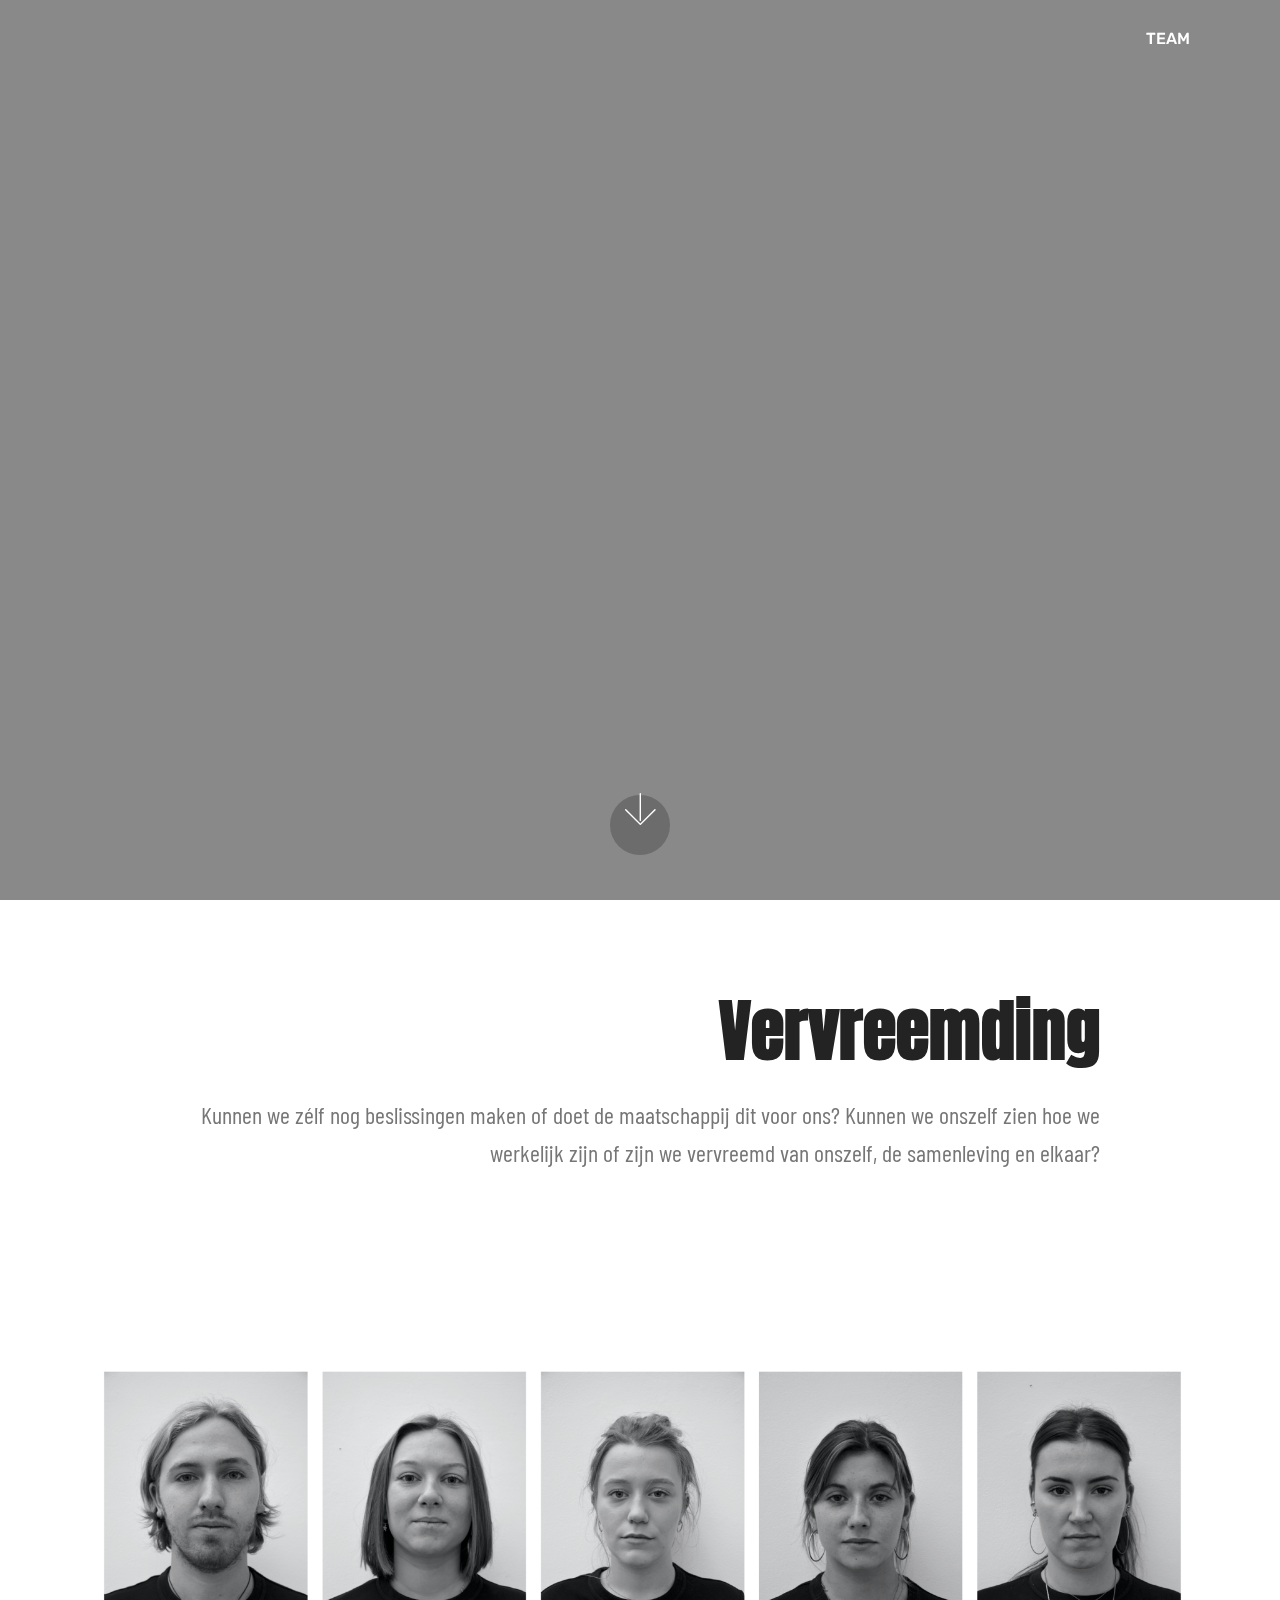
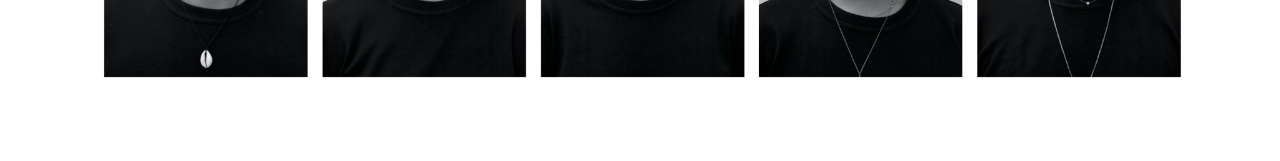
==== commit 231c9ee9: "create github pages" ====
--- a/page1.html
+++ b/page1.html
@@ -27,7 +27,7 @@
 
     
 
-    <nav class="navbar navbar-expand beta-menu navbar-dropdown align-items-center navbar-toggleable-sm">
+    <nav class="navbar navbar-expand beta-menu navbar-dropdown align-items-center navbar-fixed-top navbar-toggleable-sm bg-color transparent">
         <button class="navbar-toggler navbar-toggler-right" type="button" data-toggle="collapse" data-target="#navbarSupportedContent" aria-controls="navbarSupportedContent" aria-expanded="false" aria-label="Toggle navigation">
             <div class="hamburger">
                 <span></span>
@@ -43,13 +43,13 @@
             </div>
         </div>
         <div class="collapse navbar-collapse" id="navbarSupportedContent">
-            
+            <ul class="navbar-nav nav-dropdown nav-right navbar-nav-top-padding" data-app-modern-menu="true"><li class="nav-item"><a class="nav-link link text-white display-4" href="page2.html">TEAM</a></li></ul>
             
         </div>
     </nav>
 </section>
 
-<section class="engine"><a href="https://mobirise.info/g">how to build your own site for free</a></section><section class="header6 cid-rJcfzgzZG6 mbr-fullscreen mbr-parallax-background" id="header6-4">
+<section class="engine"><a href="https://mobirise.info">Mobirise</a></section><section class="header6 cid-rJcfzgzZG6 mbr-fullscreen mbr-parallax-background" id="header6-4">
 
     
 
@@ -95,6 +95,18 @@
 
 </section>
 
+<section class="cid-rJcuP5xvUW" id="image3-d">
+
+    
+
+    <figure class="mbr-figure container">
+            <div class="image-block" style="width: 100%;">
+                <img src="assets/images/79143247-2890267037650500-4413390071315562496-n-1776x555.png" width="1400" alt="Mobirise" title="">
+                
+            </div>
+    </figure>
+</section>
+
 
   <script src="assets/web/assets/jquery/jquery.min.js"></script>
   <script src="assets/popper/popper.min.js"></script>
--- a/assets/mobirise/css/mbr-additional.css
+++ b/assets/mobirise/css/mbr-additional.css
@@ -103,7 +103,7 @@
   background-color: #82786e !important;
 }
 .bg-warning {
-  background-color: #879a9f !important;
+  background-color: #cccccc !important;
 }
 .bg-danger {
   background-color: #b1a374 !important;
@@ -190,23 +190,23 @@
 }
 .btn-warning,
 .btn-warning:active {
-  background-color: #879a9f !important;
-  border-color: #879a9f !important;
-  color: #ffffff !important;
+  background-color: #cccccc !important;
+  border-color: #cccccc !important;
+  color: #4d4d4d !important;
 }
 .btn-warning:hover,
 .btn-warning:focus,
 .btn-warning.focus,
 .btn-warning.active {
-  color: #ffffff !important;
-  background-color: #617479 !important;
-  border-color: #617479 !important;
+  color: #4d4d4d !important;
+  background-color: #a6a6a6 !important;
+  border-color: #a6a6a6 !important;
 }
 .btn-warning.disabled,
 .btn-warning:disabled {
-  color: #ffffff !important;
-  background-color: #617479 !important;
-  border-color: #617479 !important;
+  color: #4d4d4d !important;
+  background-color: #a6a6a6 !important;
+  border-color: #a6a6a6 !important;
 }
 .btn-danger,
 .btn-danger:active {
@@ -354,22 +354,22 @@
 .btn-warning-outline,
 .btn-warning-outline:active {
   background: none;
-  border-color: #55666b;
-  color: #55666b;
+  border-color: #999999;
+  color: #999999;
 }
 .btn-warning-outline:hover,
 .btn-warning-outline:focus,
 .btn-warning-outline.focus,
 .btn-warning-outline.active {
-  color: #ffffff;
-  background-color: #879a9f;
-  border-color: #879a9f;
+  color: #4d4d4d;
+  background-color: #cccccc;
+  border-color: #cccccc;
 }
 .btn-warning-outline.disabled,
 .btn-warning-outline:disabled {
-  color: #ffffff !important;
-  background-color: #879a9f !important;
-  border-color: #879a9f !important;
+  color: #4d4d4d !important;
+  background-color: #cccccc !important;
+  border-color: #cccccc !important;
 }
 .btn-danger-outline,
 .btn-danger-outline:active {
@@ -438,7 +438,7 @@
   color: #82786e !important;
 }
 .text-warning {
-  color: #879a9f !important;
+  color: #cccccc !important;
 }
 .text-danger {
   color: #b1a374 !important;
@@ -467,7 +467,7 @@
 }
 a.text-warning:hover,
 a.text-warning:focus {
-  color: #55666b !important;
+  color: #999999 !important;
 }
 a.text-danger:hover,
 a.text-danger:focus {
@@ -488,7 +488,7 @@
   background-color: #82786e;
 }
 .alert-warning {
-  background-color: #879a9f;
+  background-color: #cccccc;
 }
 .alert-danger {
   background-color: #b1a374;
@@ -537,7 +537,7 @@
 }
 .mbr-plan-header.bg-warning .mbr-plan-subtitle,
 .mbr-plan-header.bg-warning .mbr-plan-price-desc {
-  color: #ced6d8;
+  color: #ffffff;
 }
 .mbr-plan-header.bg-danger .mbr-plan-subtitle,
 .mbr-plan-header.bg-danger .mbr-plan-price-desc {
@@ -874,7 +874,7 @@
   width: 30px;
   height: 2px;
   border-right: 5px;
-  background-color: #ffffff;
+  background-color: #232323;
 }
 .cid-qTkzRZLJNu button.navbar-toggler .hamburger span:nth-child(1) {
   top: 0;
@@ -1333,7 +1333,7 @@
   width: 30px;
   height: 2px;
   border-right: 5px;
-  background-color: #ffffff;
+  background-color: #232323;
 }
 .cid-qTkzRZLJNu button.navbar-toggler .hamburger span:nth-child(1) {
   top: 0;
@@ -1561,7 +1561,7 @@
   color: #c1c1c1 !important;
 }
 .cid-rJcfzgzZG6 {
-  background-image: url("../../../assets/images/margot-5.3-2000x2352.jpeg");
+  background-image: url("../../../assets/images/73393129-549350499130994-3204308575073599488-n-3.gif");
 }
 .cid-rJckFGuZFD {
   padding-top: 90px;
@@ -1573,5 +1573,439 @@
 }
 .cid-rJckFGuZFD .mbr-text,
 .cid-rJckFGuZFD .mbr-section-btn {
+  text-align: right;
+}
+.cid-rJckFGuZFD H1 {
+  text-align: right;
+}
+.cid-rJcuP5xvUW {
+  background: #ffffff;
+  padding-top: 60px;
+  padding-bottom: 60px;
+}
+.cid-rJcuP5xvUW .image-block {
+  margin: auto;
+}
+.cid-rJcuP5xvUW figcaption {
+  position: relative;
+}
+.cid-rJcuP5xvUW figcaption div {
+  position: absolute;
+  bottom: 0;
+  width: 100%;
+}
+@media (max-width: 768px) {
+  .cid-rJcuP5xvUW .image-block {
+    width: 100% !important;
+  }
+}
+.cid-qTkzRZLJNu .navbar {
+  padding: .5rem 0;
+  background: #ffffff;
+  transition: none;
+  min-height: 77px;
+}
+.cid-qTkzRZLJNu .navbar-dropdown.bg-color.transparent.opened {
+  background: #ffffff;
+}
+.cid-qTkzRZLJNu a {
+  font-style: normal;
+}
+.cid-qTkzRZLJNu .nav-item span {
+  padding-right: 0.4em;
+  line-height: 0.5em;
+  vertical-align: text-bottom;
+  position: relative;
+  text-decoration: none;
+}
+.cid-qTkzRZLJNu .nav-item a {
+  display: flex;
+  align-items: center;
+  justify-content: center;
+  padding: 0.7rem 0 !important;
+  margin: 0rem .65rem !important;
+}
+.cid-qTkzRZLJNu .nav-item:focus,
+.cid-qTkzRZLJNu .nav-link:focus {
+  outline: none;
+}
+.cid-qTkzRZLJNu .btn {
+  padding: 0.4rem 1.5rem;
+  display: inline-flex;
+  align-items: center;
+}
+.cid-qTkzRZLJNu .btn .mbr-iconfont {
+  font-size: 1.6rem;
+}
+.cid-qTkzRZLJNu .menu-logo {
+  margin-right: auto;
+}
+.cid-qTkzRZLJNu .menu-logo .navbar-brand {
+  display: flex;
+  margin-left: 5rem;
+  padding: 0;
+  transition: padding .2s;
+  min-height: 3.8rem;
+  align-items: center;
+}
+.cid-qTkzRZLJNu .menu-logo .navbar-brand .navbar-caption-wrap {
+  display: -webkit-flex;
+  -webkit-align-items: center;
+  align-items: center;
+  word-break: break-word;
+  min-width: 7rem;
+  margin: .3rem 0;
+}
+.cid-qTkzRZLJNu .menu-logo .navbar-brand .navbar-caption-wrap .navbar-caption {
+  line-height: 1.2rem !important;
+  padding-right: 2rem;
+}
+.cid-qTkzRZLJNu .menu-logo .navbar-brand .navbar-logo {
+  font-size: 4rem;
+  transition: font-size 0.25s;
+}
+.cid-qTkzRZLJNu .menu-logo .navbar-brand .navbar-logo img {
+  display: flex;
+}
+.cid-qTkzRZLJNu .menu-logo .navbar-brand .navbar-logo .mbr-iconfont {
+  transition: font-size 0.25s;
+}
+.cid-qTkzRZLJNu .navbar-toggleable-sm .navbar-collapse {
+  justify-content: flex-end;
+  -webkit-justify-content: flex-end;
+  padding-right: 5rem;
+  width: auto;
+}
+.cid-qTkzRZLJNu .navbar-toggleable-sm .navbar-collapse .navbar-nav {
+  flex-wrap: wrap;
+  -webkit-flex-wrap: wrap;
+  padding-left: 0;
+}
+.cid-qTkzRZLJNu .navbar-toggleable-sm .navbar-collapse .navbar-nav .nav-item {
+  -webkit-align-self: center;
+  align-self: center;
+}
+.cid-qTkzRZLJNu .navbar-toggleable-sm .navbar-collapse .navbar-buttons {
+  padding-left: 0;
+  padding-bottom: 0;
+}
+.cid-qTkzRZLJNu .dropdown .dropdown-menu {
+  background: #ffffff;
+  display: none;
+  position: absolute;
+  min-width: 5rem;
+  padding-top: 1.4rem;
+  padding-bottom: 1.4rem;
   text-align: left;
 }
+.cid-qTkzRZLJNu .dropdown .dropdown-menu .dropdown-item {
+  width: auto;
+  padding: 0.235em 1.5385em 0.235em 1.5385em !important;
+}
+.cid-qTkzRZLJNu .dropdown .dropdown-menu .dropdown-item::after {
+  right: 0.5rem;
+}
+.cid-qTkzRZLJNu .dropdown .dropdown-menu .dropdown-submenu {
+  margin: 0;
+}
+.cid-qTkzRZLJNu .dropdown.open > .dropdown-menu {
+  display: block;
+}
+.cid-qTkzRZLJNu .navbar-toggleable-sm.opened:after {
+  position: absolute;
+  width: 100vw;
+  height: 100vh;
+  content: '';
+  background-color: rgba(0, 0, 0, 0.1);
+  left: 0;
+  bottom: 0;
+  transform: translateY(100%);
+  -webkit-transform: translateY(100%);
+  z-index: 1000;
+}
+.cid-qTkzRZLJNu .navbar.navbar-short {
+  min-height: 60px;
+  transition: all .2s;
+}
+.cid-qTkzRZLJNu .navbar.navbar-short .navbar-toggler-right {
+  top: 20px;
+}
+.cid-qTkzRZLJNu .navbar.navbar-short .navbar-logo a {
+  font-size: 2.5rem !important;
+  line-height: 2.5rem;
+  transition: font-size 0.25s;
+}
+.cid-qTkzRZLJNu .navbar.navbar-short .navbar-logo a .mbr-iconfont {
+  font-size: 2.5rem !important;
+}
+.cid-qTkzRZLJNu .navbar.navbar-short .navbar-logo a img {
+  height: 3rem !important;
+}
+.cid-qTkzRZLJNu .navbar.navbar-short .navbar-brand {
+  min-height: 3rem;
+}
+.cid-qTkzRZLJNu button.navbar-toggler {
+  width: 31px;
+  height: 18px;
+  cursor: pointer;
+  transition: all .2s;
+  top: 1.5rem;
+  right: 1rem;
+}
+.cid-qTkzRZLJNu button.navbar-toggler:focus {
+  outline: none;
+}
+.cid-qTkzRZLJNu button.navbar-toggler .hamburger span {
+  position: absolute;
+  right: 0;
+  width: 30px;
+  height: 2px;
+  border-right: 5px;
+  background-color: #232323;
+}
+.cid-qTkzRZLJNu button.navbar-toggler .hamburger span:nth-child(1) {
+  top: 0;
+  transition: all .2s;
+}
+.cid-qTkzRZLJNu button.navbar-toggler .hamburger span:nth-child(2) {
+  top: 8px;
+  transition: all .15s;
+}
+.cid-qTkzRZLJNu button.navbar-toggler .hamburger span:nth-child(3) {
+  top: 8px;
+  transition: all .15s;
+}
+.cid-qTkzRZLJNu button.navbar-toggler .hamburger span:nth-child(4) {
+  top: 16px;
+  transition: all .2s;
+}
+.cid-qTkzRZLJNu nav.opened .hamburger span:nth-child(1) {
+  top: 8px;
+  width: 0;
+  opacity: 0;
+  right: 50%;
+  transition: all .2s;
+}
+.cid-qTkzRZLJNu nav.opened .hamburger span:nth-child(2) {
+  -webkit-transform: rotate(45deg);
+  transform: rotate(45deg);
+  transition: all .25s;
+}
+.cid-qTkzRZLJNu nav.opened .hamburger span:nth-child(3) {
+  -webkit-transform: rotate(-45deg);
+  transform: rotate(-45deg);
+  transition: all .25s;
+}
+.cid-qTkzRZLJNu nav.opened .hamburger span:nth-child(4) {
+  top: 8px;
+  width: 0;
+  opacity: 0;
+  right: 50%;
+  transition: all .2s;
+}
+.cid-qTkzRZLJNu .collapsed.navbar-expand {
+  flex-direction: column;
+}
+.cid-qTkzRZLJNu .collapsed .btn {
+  display: flex;
+}
+.cid-qTkzRZLJNu .collapsed .navbar-collapse {
+  display: none !important;
+  padding-right: 0 !important;
+}
+.cid-qTkzRZLJNu .collapsed .navbar-collapse.collapsing,
+.cid-qTkzRZLJNu .collapsed .navbar-collapse.show {
+  display: block !important;
+}
+.cid-qTkzRZLJNu .collapsed .navbar-collapse.collapsing .navbar-nav,
+.cid-qTkzRZLJNu .collapsed .navbar-collapse.show .navbar-nav {
+  display: block;
+  text-align: center;
+}
+.cid-qTkzRZLJNu .collapsed .navbar-collapse.collapsing .navbar-nav .nav-item,
+.cid-qTkzRZLJNu .collapsed .navbar-collapse.show .navbar-nav .nav-item {
+  clear: both;
+}
+.cid-qTkzRZLJNu .collapsed .navbar-collapse.collapsing .navbar-nav .nav-item:last-child,
+.cid-qTkzRZLJNu .collapsed .navbar-collapse.show .navbar-nav .nav-item:last-child {
+  margin-bottom: 1rem;
+}
+.cid-qTkzRZLJNu .collapsed .navbar-collapse.collapsing .navbar-buttons,
+.cid-qTkzRZLJNu .collapsed .navbar-collapse.show .navbar-buttons {
+  text-align: center;
+}
+.cid-qTkzRZLJNu .collapsed .navbar-collapse.collapsing .navbar-buttons:last-child,
+.cid-qTkzRZLJNu .collapsed .navbar-collapse.show .navbar-buttons:last-child {
+  margin-bottom: 1rem;
+}
+.cid-qTkzRZLJNu .collapsed button.navbar-toggler {
+  display: block;
+}
+.cid-qTkzRZLJNu .collapsed .navbar-brand {
+  margin-left: 1rem !important;
+}
+.cid-qTkzRZLJNu .collapsed .navbar-toggleable-sm {
+  flex-direction: column;
+  -webkit-flex-direction: column;
+}
+.cid-qTkzRZLJNu .collapsed .dropdown .dropdown-menu {
+  width: 100%;
+  text-align: center;
+  position: relative;
+  opacity: 0;
+  display: block;
+  height: 0;
+  visibility: hidden;
+  padding: 0;
+  transition-duration: .5s;
+  transition-property: opacity,padding,height;
+}
+.cid-qTkzRZLJNu .collapsed .dropdown.open > .dropdown-menu {
+  position: relative;
+  opacity: 1;
+  height: auto;
+  padding: 1.4rem 0;
+  visibility: visible;
+}
+.cid-qTkzRZLJNu .collapsed .dropdown .dropdown-submenu {
+  left: 0;
+  text-align: center;
+  width: 100%;
+}
+.cid-qTkzRZLJNu .collapsed .dropdown .dropdown-toggle[data-toggle="dropdown-submenu"]::after {
+  margin-top: 0;
+  position: inherit;
+  right: 0;
+  top: 50%;
+  display: inline-block;
+  width: 0;
+  height: 0;
+  margin-left: .3em;
+  vertical-align: middle;
+  content: "";
+  border-top: .30em solid;
+  border-right: .30em solid transparent;
+  border-left: .30em solid transparent;
+}
+@media (max-width: 991px) {
+  .cid-qTkzRZLJNu .navbar-expand {
+    flex-direction: column;
+  }
+  .cid-qTkzRZLJNu img {
+    height: 3.8rem !important;
+  }
+  .cid-qTkzRZLJNu .btn {
+    display: flex;
+  }
+  .cid-qTkzRZLJNu button.navbar-toggler {
+    display: block;
+  }
+  .cid-qTkzRZLJNu .navbar-brand {
+    margin-left: 1rem !important;
+  }
+  .cid-qTkzRZLJNu .navbar-toggleable-sm {
+    flex-direction: column;
+    -webkit-flex-direction: column;
+  }
+  .cid-qTkzRZLJNu .navbar-collapse {
+    display: none !important;
+    padding-right: 0 !important;
+  }
+  .cid-qTkzRZLJNu .navbar-collapse.collapsing,
+  .cid-qTkzRZLJNu .navbar-collapse.show {
+    display: block !important;
+  }
+  .cid-qTkzRZLJNu .navbar-collapse.collapsing .navbar-nav,
+  .cid-qTkzRZLJNu .navbar-collapse.show .navbar-nav {
+    display: block;
+    text-align: center;
+  }
+  .cid-qTkzRZLJNu .navbar-collapse.collapsing .navbar-nav .nav-item,
+  .cid-qTkzRZLJNu .navbar-collapse.show .navbar-nav .nav-item {
+    clear: both;
+  }
+  .cid-qTkzRZLJNu .navbar-collapse.collapsing .navbar-nav .nav-item:last-child,
+  .cid-qTkzRZLJNu .navbar-collapse.show .navbar-nav .nav-item:last-child {
+    margin-bottom: 1rem;
+  }
+  .cid-qTkzRZLJNu .navbar-collapse.collapsing .navbar-buttons,
+  .cid-qTkzRZLJNu .navbar-collapse.show .navbar-buttons {
+    text-align: center;
+  }
+  .cid-qTkzRZLJNu .navbar-collapse.collapsing .navbar-buttons:last-child,
+  .cid-qTkzRZLJNu .navbar-collapse.show .navbar-buttons:last-child {
+    margin-bottom: 1rem;
+  }
+  .cid-qTkzRZLJNu .dropdown .dropdown-menu {
+    width: 100%;
+    text-align: center;
+    position: relative;
+    opacity: 0;
+    display: block;
+    height: 0;
+    visibility: hidden;
+    padding: 0;
+    transition-duration: .5s;
+    transition-property: opacity,padding,height;
+  }
+  .cid-qTkzRZLJNu .dropdown.open > .dropdown-menu {
+    position: relative;
+    opacity: 1;
+    height: auto;
+    padding: 1.4rem 0;
+    visibility: visible;
+  }
+  .cid-qTkzRZLJNu .dropdown .dropdown-submenu {
+    left: 0;
+    text-align: center;
+    width: 100%;
+  }
+  .cid-qTkzRZLJNu .dropdown .dropdown-toggle[data-toggle="dropdown-submenu"]::after {
+    margin-top: 0;
+    position: inherit;
+    right: 0;
+    top: 50%;
+    display: inline-block;
+    width: 0;
+    height: 0;
+    margin-left: .3em;
+    vertical-align: middle;
+    content: "";
+    border-top: .30em solid;
+    border-right: .30em solid transparent;
+    border-left: .30em solid transparent;
+  }
+}
+@media (min-width: 767px) {
+  .cid-qTkzRZLJNu .menu-logo {
+    flex-shrink: 0;
+  }
+}
+.cid-qTkzRZLJNu .navbar-collapse {
+  flex-basis: auto;
+}
+.cid-qTkzRZLJNu .nav-link:hover,
+.cid-qTkzRZLJNu .dropdown-item:hover {
+  color: #c1c1c1 !important;
+}
+.cid-rJcwbTrCw9 {
+  background: #ffffff;
+  padding-top: 60px;
+  padding-bottom: 60px;
+}
+.cid-rJcwbTrCw9 .image-block {
+  margin: auto;
+}
+.cid-rJcwbTrCw9 figcaption {
+  position: relative;
+}
+.cid-rJcwbTrCw9 figcaption div {
+  position: absolute;
+  bottom: 0;
+  width: 100%;
+}
+@media (max-width: 768px) {
+  .cid-rJcwbTrCw9 .image-block {
+    width: 100% !important;
+  }
+}
--- a/assets/mobirise/css/mbr-additional.css
+++ b/assets/mobirise/css/mbr-additional.css
@@ -103,7 +103,7 @@
   background-color: #82786e !important;
 }
 .bg-warning {
-  background-color: #879a9f !important;
+  background-color: #cccccc !important;
 }
 .bg-danger {
   background-color: #b1a374 !important;
@@ -190,23 +190,23 @@
 }
 .btn-warning,
 .btn-warning:active {
-  background-color: #879a9f !important;
-  border-color: #879a9f !important;
-  color: #ffffff !important;
+  background-color: #cccccc !important;
+  border-color: #cccccc !important;
+  color: #4d4d4d !important;
 }
 .btn-warning:hover,
 .btn-warning:focus,
 .btn-warning.focus,
 .btn-warning.active {
-  color: #ffffff !important;
-  background-color: #617479 !important;
-  border-color: #617479 !important;
+  color: #4d4d4d !important;
+  background-color: #a6a6a6 !important;
+  border-color: #a6a6a6 !important;
 }
 .btn-warning.disabled,
 .btn-warning:disabled {
-  color: #ffffff !important;
-  background-color: #617479 !important;
-  border-color: #617479 !important;
+  color: #4d4d4d !important;
+  background-color: #a6a6a6 !important;
+  border-color: #a6a6a6 !important;
 }
 .btn-danger,
 .btn-danger:active {
@@ -354,22 +354,22 @@
 .btn-warning-outline,
 .btn-warning-outline:active {
   background: none;
-  border-color: #55666b;
-  color: #55666b;
+  border-color: #999999;
+  color: #999999;
 }
 .btn-warning-outline:hover,
 .btn-warning-outline:focus,
 .btn-warning-outline.focus,
 .btn-warning-outline.active {
-  color: #ffffff;
-  background-color: #879a9f;
-  border-color: #879a9f;
+  color: #4d4d4d;
+  background-color: #cccccc;
+  border-color: #cccccc;
 }
 .btn-warning-outline.disabled,
 .btn-warning-outline:disabled {
-  color: #ffffff !important;
-  background-color: #879a9f !important;
-  border-color: #879a9f !important;
+  color: #4d4d4d !important;
+  background-color: #cccccc !important;
+  border-color: #cccccc !important;
 }
 .btn-danger-outline,
 .btn-danger-outline:active {
@@ -438,7 +438,7 @@
   color: #82786e !important;
 }
 .text-warning {
-  color: #879a9f !important;
+  color: #cccccc !important;
 }
 .text-danger {
   color: #b1a374 !important;
@@ -467,7 +467,7 @@
 }
 a.text-warning:hover,
 a.text-warning:focus {
-  color: #55666b !important;
+  color: #999999 !important;
 }
 a.text-danger:hover,
 a.text-danger:focus {
@@ -488,7 +488,7 @@
   background-color: #82786e;
 }
 .alert-warning {
-  background-color: #879a9f;
+  background-color: #cccccc;
 }
 .alert-danger {
   background-color: #b1a374;
@@ -537,7 +537,7 @@
 }
 .mbr-plan-header.bg-warning .mbr-plan-subtitle,
 .mbr-plan-header.bg-warning .mbr-plan-price-desc {
-  color: #ced6d8;
+  color: #ffffff;
 }
 .mbr-plan-header.bg-danger .mbr-plan-subtitle,
 .mbr-plan-header.bg-danger .mbr-plan-price-desc {
@@ -874,7 +874,7 @@
   width: 30px;
   height: 2px;
   border-right: 5px;
-  background-color: #ffffff;
+  background-color: #232323;
 }
 .cid-qTkzRZLJNu button.navbar-toggler .hamburger span:nth-child(1) {
   top: 0;
@@ -1333,7 +1333,7 @@
   width: 30px;
   height: 2px;
   border-right: 5px;
-  background-color: #ffffff;
+  background-color: #232323;
 }
 .cid-qTkzRZLJNu button.navbar-toggler .hamburger span:nth-child(1) {
   top: 0;
@@ -1561,7 +1561,7 @@
   color: #c1c1c1 !important;
 }
 .cid-rJcfzgzZG6 {
-  background-image: url("../../../assets/images/margot-5.3-2000x2352.jpeg");
+  background-image: url("../../../assets/images/73393129-549350499130994-3204308575073599488-n-3.gif");
 }
 .cid-rJckFGuZFD {
   padding-top: 90px;
@@ -1573,5 +1573,439 @@
 }
 .cid-rJckFGuZFD .mbr-text,
 .cid-rJckFGuZFD .mbr-section-btn {
+  text-align: right;
+}
+.cid-rJckFGuZFD H1 {
+  text-align: right;
+}
+.cid-rJcuP5xvUW {
+  background: #ffffff;
+  padding-top: 60px;
+  padding-bottom: 60px;
+}
+.cid-rJcuP5xvUW .image-block {
+  margin: auto;
+}
+.cid-rJcuP5xvUW figcaption {
+  position: relative;
+}
+.cid-rJcuP5xvUW figcaption div {
+  position: absolute;
+  bottom: 0;
+  width: 100%;
+}
+@media (max-width: 768px) {
+  .cid-rJcuP5xvUW .image-block {
+    width: 100% !important;
+  }
+}
+.cid-qTkzRZLJNu .navbar {
+  padding: .5rem 0;
+  background: #ffffff;
+  transition: none;
+  min-height: 77px;
+}
+.cid-qTkzRZLJNu .navbar-dropdown.bg-color.transparent.opened {
+  background: #ffffff;
+}
+.cid-qTkzRZLJNu a {
+  font-style: normal;
+}
+.cid-qTkzRZLJNu .nav-item span {
+  padding-right: 0.4em;
+  line-height: 0.5em;
+  vertical-align: text-bottom;
+  position: relative;
+  text-decoration: none;
+}
+.cid-qTkzRZLJNu .nav-item a {
+  display: flex;
+  align-items: center;
+  justify-content: center;
+  padding: 0.7rem 0 !important;
+  margin: 0rem .65rem !important;
+}
+.cid-qTkzRZLJNu .nav-item:focus,
+.cid-qTkzRZLJNu .nav-link:focus {
+  outline: none;
+}
+.cid-qTkzRZLJNu .btn {
+  padding: 0.4rem 1.5rem;
+  display: inline-flex;
+  align-items: center;
+}
+.cid-qTkzRZLJNu .btn .mbr-iconfont {
+  font-size: 1.6rem;
+}
+.cid-qTkzRZLJNu .menu-logo {
+  margin-right: auto;
+}
+.cid-qTkzRZLJNu .menu-logo .navbar-brand {
+  display: flex;
+  margin-left: 5rem;
+  padding: 0;
+  transition: padding .2s;
+  min-height: 3.8rem;
+  align-items: center;
+}
+.cid-qTkzRZLJNu .menu-logo .navbar-brand .navbar-caption-wrap {
+  display: -webkit-flex;
+  -webkit-align-items: center;
+  align-items: center;
+  word-break: break-word;
+  min-width: 7rem;
+  margin: .3rem 0;
+}
+.cid-qTkzRZLJNu .menu-logo .navbar-brand .navbar-caption-wrap .navbar-caption {
+  line-height: 1.2rem !important;
+  padding-right: 2rem;
+}
+.cid-qTkzRZLJNu .menu-logo .navbar-brand .navbar-logo {
+  font-size: 4rem;
+  transition: font-size 0.25s;
+}
+.cid-qTkzRZLJNu .menu-logo .navbar-brand .navbar-logo img {
+  display: flex;
+}
+.cid-qTkzRZLJNu .menu-logo .navbar-brand .navbar-logo .mbr-iconfont {
+  transition: font-size 0.25s;
+}
+.cid-qTkzRZLJNu .navbar-toggleable-sm .navbar-collapse {
+  justify-content: flex-end;
+  -webkit-justify-content: flex-end;
+  padding-right: 5rem;
+  width: auto;
+}
+.cid-qTkzRZLJNu .navbar-toggleable-sm .navbar-collapse .navbar-nav {
+  flex-wrap: wrap;
+  -webkit-flex-wrap: wrap;
+  padding-left: 0;
+}
+.cid-qTkzRZLJNu .navbar-toggleable-sm .navbar-collapse .navbar-nav .nav-item {
+  -webkit-align-self: center;
+  align-self: center;
+}
+.cid-qTkzRZLJNu .navbar-toggleable-sm .navbar-collapse .navbar-buttons {
+  padding-left: 0;
+  padding-bottom: 0;
+}
+.cid-qTkzRZLJNu .dropdown .dropdown-menu {
+  background: #ffffff;
+  display: none;
+  position: absolute;
+  min-width: 5rem;
+  padding-top: 1.4rem;
+  padding-bottom: 1.4rem;
   text-align: left;
 }
+.cid-qTkzRZLJNu .dropdown .dropdown-menu .dropdown-item {
+  width: auto;
+  padding: 0.235em 1.5385em 0.235em 1.5385em !important;
+}
+.cid-qTkzRZLJNu .dropdown .dropdown-menu .dropdown-item::after {
+  right: 0.5rem;
+}
+.cid-qTkzRZLJNu .dropdown .dropdown-menu .dropdown-submenu {
+  margin: 0;
+}
+.cid-qTkzRZLJNu .dropdown.open > .dropdown-menu {
+  display: block;
+}
+.cid-qTkzRZLJNu .navbar-toggleable-sm.opened:after {
+  position: absolute;
+  width: 100vw;
+  height: 100vh;
+  content: '';
+  background-color: rgba(0, 0, 0, 0.1);
+  left: 0;
+  bottom: 0;
+  transform: translateY(100%);
+  -webkit-transform: translateY(100%);
+  z-index: 1000;
+}
+.cid-qTkzRZLJNu .navbar.navbar-short {
+  min-height: 60px;
+  transition: all .2s;
+}
+.cid-qTkzRZLJNu .navbar.navbar-short .navbar-toggler-right {
+  top: 20px;
+}
+.cid-qTkzRZLJNu .navbar.navbar-short .navbar-logo a {
+  font-size: 2.5rem !important;
+  line-height: 2.5rem;
+  transition: font-size 0.25s;
+}
+.cid-qTkzRZLJNu .navbar.navbar-short .navbar-logo a .mbr-iconfont {
+  font-size: 2.5rem !important;
+}
+.cid-qTkzRZLJNu .navbar.navbar-short .navbar-logo a img {
+  height: 3rem !important;
+}
+.cid-qTkzRZLJNu .navbar.navbar-short .navbar-brand {
+  min-height: 3rem;
+}
+.cid-qTkzRZLJNu button.navbar-toggler {
+  width: 31px;
+  height: 18px;
+  cursor: pointer;
+  transition: all .2s;
+  top: 1.5rem;
+  right: 1rem;
+}
+.cid-qTkzRZLJNu button.navbar-toggler:focus {
+  outline: none;
+}
+.cid-qTkzRZLJNu button.navbar-toggler .hamburger span {
+  position: absolute;
+  right: 0;
+  width: 30px;
+  height: 2px;
+  border-right: 5px;
+  background-color: #232323;
+}
+.cid-qTkzRZLJNu button.navbar-toggler .hamburger span:nth-child(1) {
+  top: 0;
+  transition: all .2s;
+}
+.cid-qTkzRZLJNu button.navbar-toggler .hamburger span:nth-child(2) {
+  top: 8px;
+  transition: all .15s;
+}
+.cid-qTkzRZLJNu button.navbar-toggler .hamburger span:nth-child(3) {
+  top: 8px;
+  transition: all .15s;
+}
+.cid-qTkzRZLJNu button.navbar-toggler .hamburger span:nth-child(4) {
+  top: 16px;
+  transition: all .2s;
+}
+.cid-qTkzRZLJNu nav.opened .hamburger span:nth-child(1) {
+  top: 8px;
+  width: 0;
+  opacity: 0;
+  right: 50%;
+  transition: all .2s;
+}
+.cid-qTkzRZLJNu nav.opened .hamburger span:nth-child(2) {
+  -webkit-transform: rotate(45deg);
+  transform: rotate(45deg);
+  transition: all .25s;
+}
+.cid-qTkzRZLJNu nav.opened .hamburger span:nth-child(3) {
+  -webkit-transform: rotate(-45deg);
+  transform: rotate(-45deg);
+  transition: all .25s;
+}
+.cid-qTkzRZLJNu nav.opened .hamburger span:nth-child(4) {
+  top: 8px;
+  width: 0;
+  opacity: 0;
+  right: 50%;
+  transition: all .2s;
+}
+.cid-qTkzRZLJNu .collapsed.navbar-expand {
+  flex-direction: column;
+}
+.cid-qTkzRZLJNu .collapsed .btn {
+  display: flex;
+}
+.cid-qTkzRZLJNu .collapsed .navbar-collapse {
+  display: none !important;
+  padding-right: 0 !important;
+}
+.cid-qTkzRZLJNu .collapsed .navbar-collapse.collapsing,
+.cid-qTkzRZLJNu .collapsed .navbar-collapse.show {
+  display: block !important;
+}
+.cid-qTkzRZLJNu .collapsed .navbar-collapse.collapsing .navbar-nav,
+.cid-qTkzRZLJNu .collapsed .navbar-collapse.show .navbar-nav {
+  display: block;
+  text-align: center;
+}
+.cid-qTkzRZLJNu .collapsed .navbar-collapse.collapsing .navbar-nav .nav-item,
+.cid-qTkzRZLJNu .collapsed .navbar-collapse.show .navbar-nav .nav-item {
+  clear: both;
+}
+.cid-qTkzRZLJNu .collapsed .navbar-collapse.collapsing .navbar-nav .nav-item:last-child,
+.cid-qTkzRZLJNu .collapsed .navbar-collapse.show .navbar-nav .nav-item:last-child {
+  margin-bottom: 1rem;
+}
+.cid-qTkzRZLJNu .collapsed .navbar-collapse.collapsing .navbar-buttons,
+.cid-qTkzRZLJNu .collapsed .navbar-collapse.show .navbar-buttons {
+  text-align: center;
+}
+.cid-qTkzRZLJNu .collapsed .navbar-collapse.collapsing .navbar-buttons:last-child,
+.cid-qTkzRZLJNu .collapsed .navbar-collapse.show .navbar-buttons:last-child {
+  margin-bottom: 1rem;
+}
+.cid-qTkzRZLJNu .collapsed button.navbar-toggler {
+  display: block;
+}
+.cid-qTkzRZLJNu .collapsed .navbar-brand {
+  margin-left: 1rem !important;
+}
+.cid-qTkzRZLJNu .collapsed .navbar-toggleable-sm {
+  flex-direction: column;
+  -webkit-flex-direction: column;
+}
+.cid-qTkzRZLJNu .collapsed .dropdown .dropdown-menu {
+  width: 100%;
+  text-align: center;
+  position: relative;
+  opacity: 0;
+  display: block;
+  height: 0;
+  visibility: hidden;
+  padding: 0;
+  transition-duration: .5s;
+  transition-property: opacity,padding,height;
+}
+.cid-qTkzRZLJNu .collapsed .dropdown.open > .dropdown-menu {
+  position: relative;
+  opacity: 1;
+  height: auto;
+  padding: 1.4rem 0;
+  visibility: visible;
+}
+.cid-qTkzRZLJNu .collapsed .dropdown .dropdown-submenu {
+  left: 0;
+  text-align: center;
+  width: 100%;
+}
+.cid-qTkzRZLJNu .collapsed .dropdown .dropdown-toggle[data-toggle="dropdown-submenu"]::after {
+  margin-top: 0;
+  position: inherit;
+  right: 0;
+  top: 50%;
+  display: inline-block;
+  width: 0;
+  height: 0;
+  margin-left: .3em;
+  vertical-align: middle;
+  content: "";
+  border-top: .30em solid;
+  border-right: .30em solid transparent;
+  border-left: .30em solid transparent;
+}
+@media (max-width: 991px) {
+  .cid-qTkzRZLJNu .navbar-expand {
+    flex-direction: column;
+  }
+  .cid-qTkzRZLJNu img {
+    height: 3.8rem !important;
+  }
+  .cid-qTkzRZLJNu .btn {
+    display: flex;
+  }
+  .cid-qTkzRZLJNu button.navbar-toggler {
+    display: block;
+  }
+  .cid-qTkzRZLJNu .navbar-brand {
+    margin-left: 1rem !important;
+  }
+  .cid-qTkzRZLJNu .navbar-toggleable-sm {
+    flex-direction: column;
+    -webkit-flex-direction: column;
+  }
+  .cid-qTkzRZLJNu .navbar-collapse {
+    display: none !important;
+    padding-right: 0 !important;
+  }
+  .cid-qTkzRZLJNu .navbar-collapse.collapsing,
+  .cid-qTkzRZLJNu .navbar-collapse.show {
+    display: block !important;
+  }
+  .cid-qTkzRZLJNu .navbar-collapse.collapsing .navbar-nav,
+  .cid-qTkzRZLJNu .navbar-collapse.show .navbar-nav {
+    display: block;
+    text-align: center;
+  }
+  .cid-qTkzRZLJNu .navbar-collapse.collapsing .navbar-nav .nav-item,
+  .cid-qTkzRZLJNu .navbar-collapse.show .navbar-nav .nav-item {
+    clear: both;
+  }
+  .cid-qTkzRZLJNu .navbar-collapse.collapsing .navbar-nav .nav-item:last-child,
+  .cid-qTkzRZLJNu .navbar-collapse.show .navbar-nav .nav-item:last-child {
+    margin-bottom: 1rem;
+  }
+  .cid-qTkzRZLJNu .navbar-collapse.collapsing .navbar-buttons,
+  .cid-qTkzRZLJNu .navbar-collapse.show .navbar-buttons {
+    text-align: center;
+  }
+  .cid-qTkzRZLJNu .navbar-collapse.collapsing .navbar-buttons:last-child,
+  .cid-qTkzRZLJNu .navbar-collapse.show .navbar-buttons:last-child {
+    margin-bottom: 1rem;
+  }
+  .cid-qTkzRZLJNu .dropdown .dropdown-menu {
+    width: 100%;
+    text-align: center;
+    position: relative;
+    opacity: 0;
+    display: block;
+    height: 0;
+    visibility: hidden;
+    padding: 0;
+    transition-duration: .5s;
+    transition-property: opacity,padding,height;
+  }
+  .cid-qTkzRZLJNu .dropdown.open > .dropdown-menu {
+    position: relative;
+    opacity: 1;
+    height: auto;
+    padding: 1.4rem 0;
+    visibility: visible;
+  }
+  .cid-qTkzRZLJNu .dropdown .dropdown-submenu {
+    left: 0;
+    text-align: center;
+    width: 100%;
+  }
+  .cid-qTkzRZLJNu .dropdown .dropdown-toggle[data-toggle="dropdown-submenu"]::after {
+    margin-top: 0;
+    position: inherit;
+    right: 0;
+    top: 50%;
+    display: inline-block;
+    width: 0;
+    height: 0;
+    margin-left: .3em;
+    vertical-align: middle;
+    content: "";
+    border-top: .30em solid;
+    border-right: .30em solid transparent;
+    border-left: .30em solid transparent;
+  }
+}
+@media (min-width: 767px) {
+  .cid-qTkzRZLJNu .menu-logo {
+    flex-shrink: 0;
+  }
+}
+.cid-qTkzRZLJNu .navbar-collapse {
+  flex-basis: auto;
+}
+.cid-qTkzRZLJNu .nav-link:hover,
+.cid-qTkzRZLJNu .dropdown-item:hover {
+  color: #c1c1c1 !important;
+}
+.cid-rJcwbTrCw9 {
+  background: #ffffff;
+  padding-top: 60px;
+  padding-bottom: 60px;
+}
+.cid-rJcwbTrCw9 .image-block {
+  margin: auto;
+}
+.cid-rJcwbTrCw9 figcaption {
+  position: relative;
+}
+.cid-rJcwbTrCw9 figcaption div {
+  position: absolute;
+  bottom: 0;
+  width: 100%;
+}
+@media (max-width: 768px) {
+  .cid-rJcwbTrCw9 .image-block {
+    width: 100% !important;
+  }
+}
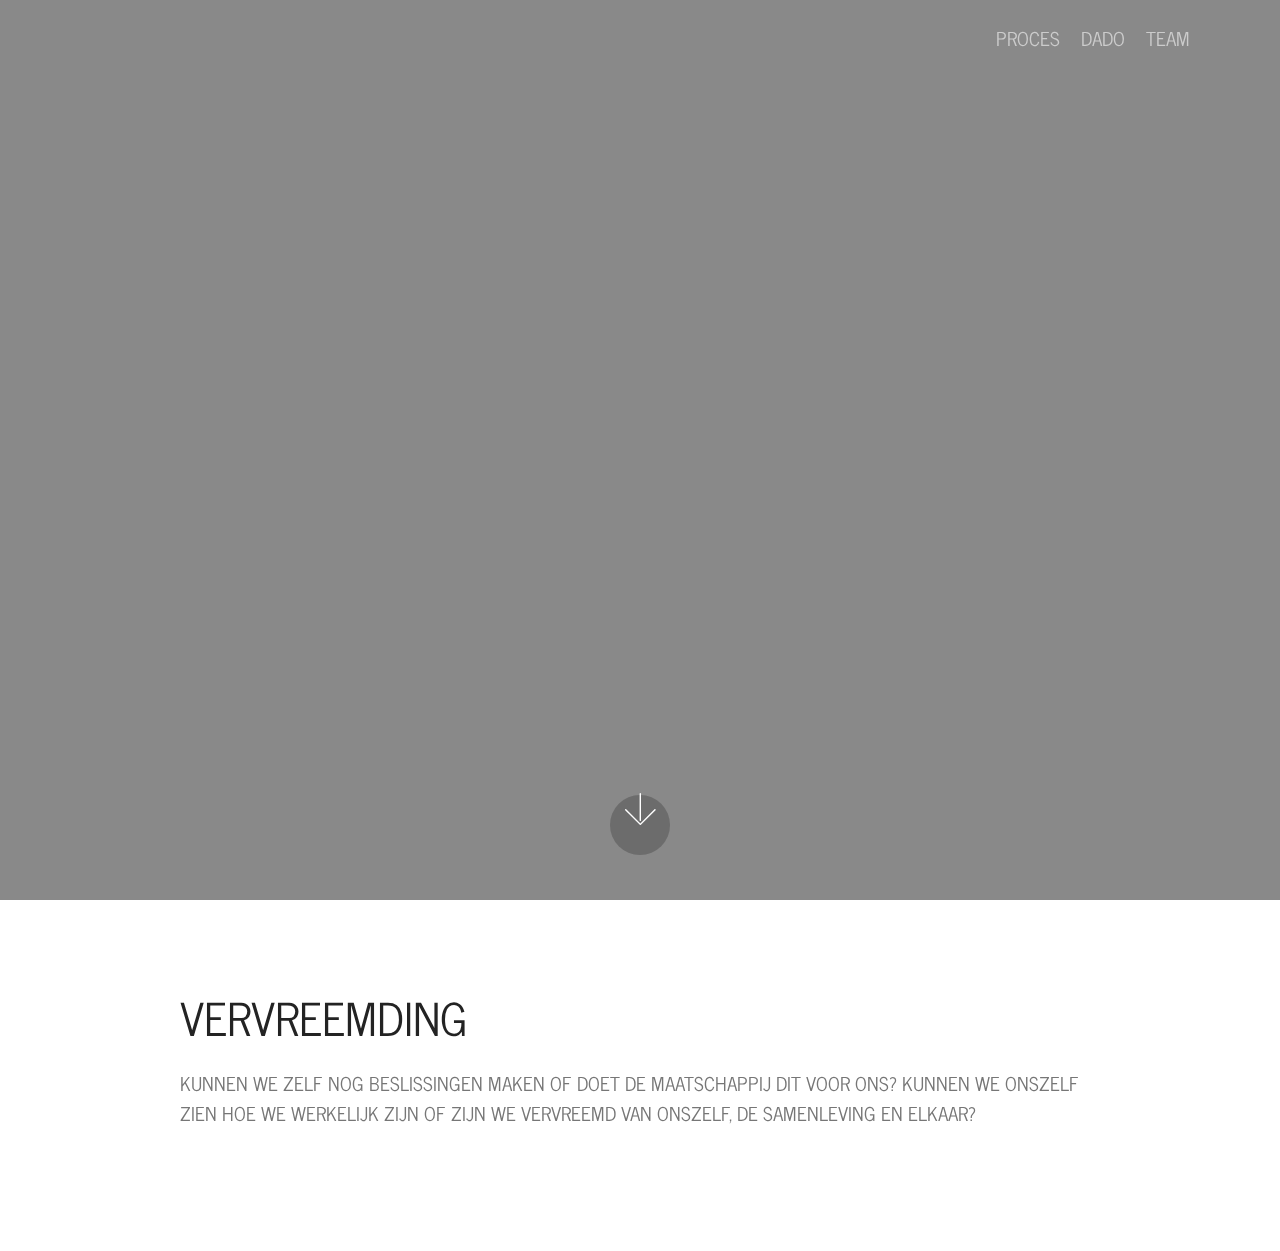
==== commit 7a73708f: "create github pages" ====
--- a/page1.html
+++ b/page1.html
@@ -9,7 +9,7 @@
   <link rel="shortcut icon" href="assets/images/logo2.png" type="image/x-icon">
   <meta name="description" content="Web Site Maker Description">
   
-  <title>Page 1</title>
+  <title>Homepage</title>
   <link rel="stylesheet" href="assets/web/assets/mobirise-icons/mobirise-icons.css">
   <link rel="stylesheet" href="assets/bootstrap/css/bootstrap.min.css">
   <link rel="stylesheet" href="assets/bootstrap/css/bootstrap-grid.min.css">
@@ -23,11 +23,11 @@
   
 </head>
 <body>
-  <section class="menu cid-qTkzRZLJNu" once="menu" id="menu1-3">
+  <section class="menu cid-rJAfqZytHT" once="menu" id="menu1-t">
 
     
 
-    <nav class="navbar navbar-expand beta-menu navbar-dropdown align-items-center navbar-fixed-top navbar-toggleable-sm bg-color transparent">
+    <nav class="navbar navbar-expand beta-menu navbar-dropdown align-items-center navbar-toggleable-sm bg-color transparent">
         <button class="navbar-toggler navbar-toggler-right" type="button" data-toggle="collapse" data-target="#navbarSupportedContent" aria-controls="navbarSupportedContent" aria-expanded="false" aria-label="Toggle navigation">
             <div class="hamburger">
                 <span></span>
@@ -43,13 +43,17 @@
             </div>
         </div>
         <div class="collapse navbar-collapse" id="navbarSupportedContent">
-            <ul class="navbar-nav nav-dropdown nav-right navbar-nav-top-padding" data-app-modern-menu="true"><li class="nav-item"><a class="nav-link link text-white display-4" href="page2.html">TEAM</a></li></ul>
+            <ul class="navbar-nav nav-dropdown nav-right navbar-nav-top-padding" data-app-modern-menu="true"><li class="nav-item"><a class="nav-link link text-warning display-5" href="page3.html">PROCES</a></li><li class="nav-item"><a class="nav-link link text-warning display-5" href="page4.html">DADO</a></li><li class="nav-item">
+                    <a class="nav-link link text-warning display-5" href="page2.html">
+                        
+                        TEAM</a>
+                </li></ul>
             
         </div>
     </nav>
 </section>
 
-<section class="engine"><a href="https://mobirise.info">Mobirise</a></section><section class="header6 cid-rJcfzgzZG6 mbr-fullscreen mbr-parallax-background" id="header6-4">
+<section class="engine"><a href="https://mobirise.info/f">simple web builder</a></section><section class="header6 cid-rJcfzgzZG6 mbr-fullscreen mbr-parallax-background" id="header6-4">
 
     
 
@@ -82,11 +86,11 @@
     <div class="container">
         <div class="row justify-content-md-center">
             <div class="col-md-10 align-center">
-                <h1 class="mbr-section-title mbr-bold pb-3 mbr-fonts-style display-1">
-                    Vervreemding</h1>
+                <h1 class="mbr-section-title mbr-bold pb-3 mbr-fonts-style display-2"><span style="font-weight: normal;">
+                    VERVREEMDING</span></h1>
                 
                 <p class="mbr-text pb-3 mbr-fonts-style display-5">
-                    Kunnen we zélf nog beslissingen maken of doet de maatschappij dit voor ons? Kunnen we onszelf zien hoe we werkelijk zijn of zijn we vervreemd van onszelf, de samenleving en elkaar?
+                    KUNNEN WE ZELF NOG BESLISSINGEN MAKEN OF DOET DE MAATSCHAPPIJ DIT VOOR ONS? KUNNEN WE ONSZELF ZIEN HOE WE WERKELIJK ZIJN OF ZIJN WE VERVREEMD VAN ONSZELF, DE SAMENLEVING EN ELKAAR?
                 </p>
                 
             </div>
@@ -95,28 +99,16 @@
 
 </section>
 
-<section class="cid-rJcuP5xvUW" id="image3-d">
-
-    
-
-    <figure class="mbr-figure container">
-            <div class="image-block" style="width: 100%;">
-                <img src="assets/images/79143247-2890267037650500-4413390071315562496-n-1776x555.png" width="1400" alt="Mobirise" title="">
-                
-            </div>
-    </figure>
-</section>
-
 
   <script src="assets/web/assets/jquery/jquery.min.js"></script>
   <script src="assets/popper/popper.min.js"></script>
   <script src="assets/bootstrap/js/bootstrap.min.js"></script>
   <script src="assets/tether/tether.min.js"></script>
   <script src="assets/smoothscroll/smooth-scroll.js"></script>
+  <script src="assets/parallax/jarallax.min.js"></script>
   <script src="assets/dropdown/js/nav-dropdown.js"></script>
   <script src="assets/dropdown/js/navbar-dropdown.js"></script>
   <script src="assets/touchswipe/jquery.touch-swipe.min.js"></script>
-  <script src="assets/parallax/jarallax.min.js"></script>
   <script src="assets/theme/js/script.js"></script>
   
   
--- a/assets/mobirise/css/mbr-additional.css
+++ b/assets/mobirise/css/mbr-additional.css
@@ -1,5 +1,4 @@
-@import url(https://fonts.googleapis.com/css?family=Anton:400&display=swap);
-@import url(https://fonts.googleapis.com/css?family=Barlow+Condensed:100,100i,200,200i,300,300i,400,400i,500,500i,600,600i,700,700i,800,800i,900,900i&display=swap);
+@import url(https://fonts.googleapis.com/css?family=News+Cycle:400,700&display=swap);
 @import url(https://fonts.googleapis.com/css?family=Rubik:300,300i,400,400i,500,500i,700,700i,900,900i&display=swap);
 
 
@@ -10,44 +9,44 @@
   font-family: Rubik;
 }
 .display-1 {
-  font-family: 'Anton', sans-serif;
-  font-size: 4.25rem;
+  font-family: 'News Cycle', sans-serif;
+  font-size: 0.8rem;
   font-display: swap;
 }
 .display-1 > .mbr-iconfont {
-  font-size: 6.8rem;
+  font-size: 1.28rem;
 }
 .display-2 {
-  font-family: 'Barlow Condensed', sans-serif;
-  font-size: 3rem;
+  font-family: 'News Cycle', sans-serif;
+  font-size: 2.8rem;
   font-display: swap;
 }
 .display-2 > .mbr-iconfont {
-  font-size: 4.8rem;
+  font-size: 4.48rem;
 }
 .display-4 {
   font-family: 'Rubik', sans-serif;
-  font-size: 1rem;
+  font-size: 0.6rem;
   font-display: swap;
 }
 .display-4 > .mbr-iconfont {
-  font-size: 1.6rem;
+  font-size: 0.96rem;
 }
 .display-5 {
-  font-family: 'Barlow Condensed', sans-serif;
-  font-size: 1.5rem;
+  font-family: 'News Cycle', sans-serif;
+  font-size: 1.2rem;
   font-display: swap;
 }
 .display-5 > .mbr-iconfont {
-  font-size: 2.4rem;
+  font-size: 1.92rem;
 }
 .display-7 {
-  font-family: 'Rubik', sans-serif;
-  font-size: 1rem;
+  font-family: 'News Cycle', sans-serif;
+  font-size: 0.4rem;
   font-display: swap;
 }
 .display-7 > .mbr-iconfont {
-  font-size: 1.6rem;
+  font-size: 0.64rem;
 }
 /* ---- Fluid typography for mobile devices ---- */
 /* 1.4 - font scale ratio ( bootstrap == 1.42857 ) */
@@ -56,24 +55,24 @@
 /* 0.65 - min scale variable, may vary */
 @media (max-width: 768px) {
   .display-1 {
-    font-size: 3.4rem;
-    font-size: calc( 2.1374999999999997rem + (4.25 - 2.1374999999999997) * ((100vw - 20rem) / (48 - 20)));
-    line-height: calc( 1.4 * (2.1374999999999997rem + (4.25 - 2.1374999999999997) * ((100vw - 20rem) / (48 - 20))));
+    font-size: 0.64rem;
+    font-size: calc( 0.93rem + (0.8 - 0.93) * ((100vw - 20rem) / (48 - 20)));
+    line-height: calc( 1.4 * (0.93rem + (0.8 - 0.93) * ((100vw - 20rem) / (48 - 20))));
   }
   .display-2 {
-    font-size: 2.4rem;
-    font-size: calc( 1.7rem + (3 - 1.7) * ((100vw - 20rem) / (48 - 20)));
-    line-height: calc( 1.4 * (1.7rem + (3 - 1.7) * ((100vw - 20rem) / (48 - 20))));
+    font-size: 2.24rem;
+    font-size: calc( 1.63rem + (2.8 - 1.63) * ((100vw - 20rem) / (48 - 20)));
+    line-height: calc( 1.4 * (1.63rem + (2.8 - 1.63) * ((100vw - 20rem) / (48 - 20))));
   }
   .display-4 {
-    font-size: 0.8rem;
-    font-size: calc( 1rem + (1 - 1) * ((100vw - 20rem) / (48 - 20)));
-    line-height: calc( 1.4 * (1rem + (1 - 1) * ((100vw - 20rem) / (48 - 20))));
+    font-size: 0.48rem;
+    font-size: calc( 0.86rem + (0.6 - 0.86) * ((100vw - 20rem) / (48 - 20)));
+    line-height: calc( 1.4 * (0.86rem + (0.6 - 0.86) * ((100vw - 20rem) / (48 - 20))));
   }
   .display-5 {
-    font-size: 1.2rem;
-    font-size: calc( 1.175rem + (1.5 - 1.175) * ((100vw - 20rem) / (48 - 20)));
-    line-height: calc( 1.4 * (1.175rem + (1.5 - 1.175) * ((100vw - 20rem) / (48 - 20))));
+    font-size: 0.96rem;
+    font-size: calc( 1.07rem + (1.2 - 1.07) * ((100vw - 20rem) / (48 - 20)));
+    line-height: calc( 1.4 * (1.07rem + (1.2 - 1.07) * ((100vw - 20rem) / (48 - 20))));
   }
 }
 /* Buttons */
@@ -94,7 +93,7 @@
   border-radius: 3px;
 }
 .bg-primary {
-  background-color: #149dcc !important;
+  background-color: #232323 !important;
 }
 .bg-success {
   background-color: #f7ed4a !important;
@@ -110,8 +109,8 @@
 }
 .btn-primary,
 .btn-primary:active {
-  background-color: #149dcc !important;
-  border-color: #149dcc !important;
+  background-color: #232323 !important;
+  border-color: #232323 !important;
   color: #ffffff !important;
 }
 .btn-primary:hover,
@@ -119,14 +118,14 @@
 .btn-primary.focus,
 .btn-primary.active {
   color: #ffffff !important;
-  background-color: #0d6786 !important;
-  border-color: #0d6786 !important;
+  background-color: #000000 !important;
+  border-color: #000000 !important;
 }
 .btn-primary.disabled,
 .btn-primary:disabled {
   color: #ffffff !important;
-  background-color: #0d6786 !important;
-  border-color: #0d6786 !important;
+  background-color: #000000 !important;
+  border-color: #000000 !important;
 }
 .btn-secondary,
 .btn-secondary:active {
@@ -274,22 +273,22 @@
 .btn-primary-outline,
 .btn-primary-outline:active {
   background: none;
-  border-color: #0b566f;
-  color: #0b566f;
+  border-color: #000000;
+  color: #000000;
 }
 .btn-primary-outline:hover,
 .btn-primary-outline:focus,
 .btn-primary-outline.focus,
 .btn-primary-outline.active {
   color: #ffffff;
-  background-color: #149dcc;
-  border-color: #149dcc;
+  background-color: #232323;
+  border-color: #232323;
 }
 .btn-primary-outline.disabled,
 .btn-primary-outline:disabled {
   color: #ffffff !important;
-  background-color: #149dcc !important;
-  border-color: #149dcc !important;
+  background-color: #232323 !important;
+  border-color: #232323 !important;
 }
 .btn-secondary-outline,
 .btn-secondary-outline:active {
@@ -426,7 +425,7 @@
   border-color: #ffffff;
 }
 .text-primary {
-  color: #149dcc !important;
+  color: #232323 !important;
 }
 .text-secondary {
   color: #ff3366 !important;
@@ -451,7 +450,7 @@
 }
 a.text-primary:hover,
 a.text-primary:focus {
-  color: #0b566f !important;
+  color: #000000 !important;
 }
 a.text-secondary:hover,
 a.text-secondary:focus {
@@ -509,8 +508,8 @@
   border-radius: 100px !important;
 }
 .mbr-gallery-filter li.active .btn {
-  background-color: #149dcc;
-  border-color: #149dcc;
+  background-color: #232323;
+  border-color: #232323;
   color: #ffffff;
 }
 .mbr-gallery-filter li.active .btn:focus {
@@ -521,11 +520,11 @@
 }
 a,
 a:hover {
-  color: #149dcc;
+  color: #232323;
 }
 .mbr-plan-header.bg-primary .mbr-plan-subtitle,
 .mbr-plan-header.bg-primary .mbr-plan-price-desc {
-  color: #b4e6f8;
+  color: #d5d5d5;
 }
 .mbr-plan-header.bg-success .mbr-plan-subtitle,
 .mbr-plan-header.bg-success .mbr-plan-price-desc {
@@ -548,15 +547,15 @@
   display: none;
 }
 .form-control {
-  font-family: 'Rubik', sans-serif;
-  font-size: 1rem;
+  font-family: 'News Cycle', sans-serif;
+  font-size: 0.4rem;
   font-display: swap;
 }
 .form-control > .mbr-iconfont {
-  font-size: 1.6rem;
+  font-size: 0.64rem;
 }
 blockquote {
-  border-color: #149dcc;
+  border-color: #232323;
 }
 /* Forms */
 .mbr-form .btn {
@@ -612,11 +611,11 @@
 /* Footer */
 .mbr-footer-content li::before,
 .mbr-footer .mbr-contacts li::before {
-  background: #149dcc;
+  background: #232323;
 }
 .mbr-footer-content li a:hover,
 .mbr-footer .mbr-contacts li a:hover {
-  color: #149dcc;
+  color: #232323;
 }
 .footer3 input[type="email"],
 .footer4 input[type="email"] {
@@ -658,7 +657,7 @@
 }
 .jq-selectbox li:hover,
 .jq-selectbox li.selected {
-  background-color: #149dcc;
+  background-color: #232323;
   color: #ffffff;
 }
 .jq-selectbox .jq-selectbox__trigger-arrow,
@@ -671,14 +670,14 @@
 .jq-selectbox:hover .jq-selectbox__trigger-arrow,
 .jq-number__spin.minus:hover:after,
 .jq-number__spin.plus:hover:after {
-  border-top-color: #149dcc;
-  border-bottom-color: #149dcc;
+  border-top-color: #232323;
+  border-bottom-color: #232323;
 }
 .xdsoft_datetimepicker .xdsoft_calendar td.xdsoft_default,
 .xdsoft_datetimepicker .xdsoft_calendar td.xdsoft_current,
 .xdsoft_datetimepicker .xdsoft_timepicker .xdsoft_time_box > div > div.xdsoft_current {
   color: #ffffff !important;
-  background-color: #149dcc !important;
+  background-color: #232323 !important;
   box-shadow: none !important;
 }
 .xdsoft_datetimepicker .xdsoft_calendar td:hover,
@@ -707,102 +706,109 @@
   top: 50%;
   left: 50%;
   transform: translateX(-50%) translateY(-50%);
-  background-image: url("data:image/svg+xml;charset=UTF-8,%3csvg width='32' height='32' viewBox='0 0 64 64' xmlns='http://www.w3.org/2000/svg' stroke='%23149dcc' %3e%3cg fill='none' fill-rule='evenodd'%3e%3cg transform='translate(16 16)' stroke-width='2'%3e%3ccircle stroke-opacity='.5' cx='16' cy='16' r='16'/%3e%3cpath d='M32 16c0-9.94-8.06-16-16-16'%3e%3canimateTransform attributeName='transform' type='rotate' from='0 16 16' to='360 16 16' dur='1s' repeatCount='indefinite'/%3e%3c/path%3e%3c/g%3e%3c/g%3e%3c/svg%3e");
+  background-image: url("data:image/svg+xml;charset=UTF-8,%3csvg width='32' height='32' viewBox='0 0 64 64' xmlns='http://www.w3.org/2000/svg' stroke='%23232323' %3e%3cg fill='none' fill-rule='evenodd'%3e%3cg transform='translate(16 16)' stroke-width='2'%3e%3ccircle stroke-opacity='.5' cx='16' cy='16' r='16'/%3e%3cpath d='M32 16c0-9.94-8.06-16-16-16'%3e%3canimateTransform attributeName='transform' type='rotate' from='0 16 16' to='360 16 16' dur='1s' repeatCount='indefinite'/%3e%3c/path%3e%3c/g%3e%3c/g%3e%3c/svg%3e");
 }
 section.lazy-placeholder:after {
   opacity: 0.3;
 }
-.cid-qTkzRZLJNu .navbar {
+.cid-rJAfqZytHT .navbar {
   padding: .5rem 0;
   background: #ffffff;
   transition: none;
   min-height: 77px;
 }
-.cid-qTkzRZLJNu .navbar-dropdown.bg-color.transparent.opened {
+.cid-rJAfqZytHT .navbar-dropdown.bg-color.transparent.opened {
   background: #ffffff;
 }
-.cid-qTkzRZLJNu a {
+.cid-rJAfqZytHT a {
   font-style: normal;
 }
-.cid-qTkzRZLJNu .nav-item span {
+.cid-rJAfqZytHT .nav-item span {
   padding-right: 0.4em;
   line-height: 0.5em;
   vertical-align: text-bottom;
   position: relative;
   text-decoration: none;
 }
-.cid-qTkzRZLJNu .nav-item a {
-  display: flex;
+.cid-rJAfqZytHT .nav-item a {
+  display: -webkit-flex;
   align-items: center;
   justify-content: center;
   padding: 0.7rem 0 !important;
   margin: 0rem .65rem !important;
-}
-.cid-qTkzRZLJNu .nav-item:focus,
-.cid-qTkzRZLJNu .nav-link:focus {
+  -webkit-align-items: center;
+  -webkit-justify-content: center;
+}
+.cid-rJAfqZytHT .nav-item:focus,
+.cid-rJAfqZytHT .nav-link:focus {
   outline: none;
 }
-.cid-qTkzRZLJNu .btn {
+.cid-rJAfqZytHT .btn {
   padding: 0.4rem 1.5rem;
-  display: inline-flex;
+  display: -webkit-inline-flex;
   align-items: center;
-}
-.cid-qTkzRZLJNu .btn .mbr-iconfont {
+  -webkit-align-items: center;
+}
+.cid-rJAfqZytHT .btn .mbr-iconfont {
   font-size: 1.6rem;
 }
-.cid-qTkzRZLJNu .menu-logo {
+.cid-rJAfqZytHT .menu-logo {
   margin-right: auto;
 }
-.cid-qTkzRZLJNu .menu-logo .navbar-brand {
+.cid-rJAfqZytHT .menu-logo .navbar-brand {
   display: flex;
   margin-left: 5rem;
   padding: 0;
   transition: padding .2s;
   min-height: 3.8rem;
+  -webkit-align-items: center;
   align-items: center;
 }
-.cid-qTkzRZLJNu .menu-logo .navbar-brand .navbar-caption-wrap {
-  display: -webkit-flex;
+.cid-rJAfqZytHT .menu-logo .navbar-brand .navbar-caption-wrap {
+  display: flex;
   -webkit-align-items: center;
   align-items: center;
   word-break: break-word;
   min-width: 7rem;
   margin: .3rem 0;
 }
-.cid-qTkzRZLJNu .menu-logo .navbar-brand .navbar-caption-wrap .navbar-caption {
+.cid-rJAfqZytHT .menu-logo .navbar-brand .navbar-caption-wrap .navbar-caption {
   line-height: 1.2rem !important;
   padding-right: 2rem;
 }
-.cid-qTkzRZLJNu .menu-logo .navbar-brand .navbar-logo {
+.cid-rJAfqZytHT .menu-logo .navbar-brand .navbar-logo {
   font-size: 4rem;
   transition: font-size 0.25s;
 }
-.cid-qTkzRZLJNu .menu-logo .navbar-brand .navbar-logo img {
+.cid-rJAfqZytHT .menu-logo .navbar-brand .navbar-logo img {
   display: flex;
 }
-.cid-qTkzRZLJNu .menu-logo .navbar-brand .navbar-logo .mbr-iconfont {
+.cid-rJAfqZytHT .menu-logo .navbar-brand .navbar-logo .mbr-iconfont {
   transition: font-size 0.25s;
 }
-.cid-qTkzRZLJNu .navbar-toggleable-sm .navbar-collapse {
+.cid-rJAfqZytHT .menu-logo .navbar-brand .navbar-logo a {
+  display: inline-flex;
+}
+.cid-rJAfqZytHT .navbar-toggleable-sm .navbar-collapse {
   justify-content: flex-end;
   -webkit-justify-content: flex-end;
   padding-right: 5rem;
   width: auto;
 }
-.cid-qTkzRZLJNu .navbar-toggleable-sm .navbar-collapse .navbar-nav {
+.cid-rJAfqZytHT .navbar-toggleable-sm .navbar-collapse .navbar-nav {
   flex-wrap: wrap;
   -webkit-flex-wrap: wrap;
   padding-left: 0;
 }
-.cid-qTkzRZLJNu .navbar-toggleable-sm .navbar-collapse .navbar-nav .nav-item {
+.cid-rJAfqZytHT .navbar-toggleable-sm .navbar-collapse .navbar-nav .nav-item {
   -webkit-align-self: center;
   align-self: center;
 }
-.cid-qTkzRZLJNu .navbar-toggleable-sm .navbar-collapse .navbar-buttons {
+.cid-rJAfqZytHT .navbar-toggleable-sm .navbar-collapse .navbar-buttons {
   padding-left: 0;
   padding-bottom: 0;
 }
-.cid-qTkzRZLJNu .dropdown .dropdown-menu {
+.cid-rJAfqZytHT .dropdown .dropdown-menu {
   background: #ffffff;
   display: none;
   position: absolute;
@@ -811,20 +817,20 @@
   padding-bottom: 1.4rem;
   text-align: left;
 }
-.cid-qTkzRZLJNu .dropdown .dropdown-menu .dropdown-item {
+.cid-rJAfqZytHT .dropdown .dropdown-menu .dropdown-item {
   width: auto;
   padding: 0.235em 1.5385em 0.235em 1.5385em !important;
 }
-.cid-qTkzRZLJNu .dropdown .dropdown-menu .dropdown-item::after {
+.cid-rJAfqZytHT .dropdown .dropdown-menu .dropdown-item::after {
   right: 0.5rem;
 }
-.cid-qTkzRZLJNu .dropdown .dropdown-menu .dropdown-submenu {
+.cid-rJAfqZytHT .dropdown .dropdown-menu .dropdown-submenu {
   margin: 0;
 }
-.cid-qTkzRZLJNu .dropdown.open > .dropdown-menu {
+.cid-rJAfqZytHT .dropdown.open > .dropdown-menu {
   display: block;
 }
-.cid-qTkzRZLJNu .navbar-toggleable-sm.opened:after {
+.cid-rJAfqZytHT .navbar-toggleable-sm.opened:after {
   position: absolute;
   width: 100vw;
   height: 100vh;
@@ -836,28 +842,28 @@
   -webkit-transform: translateY(100%);
   z-index: 1000;
 }
-.cid-qTkzRZLJNu .navbar.navbar-short {
+.cid-rJAfqZytHT .navbar.navbar-short {
   min-height: 60px;
   transition: all .2s;
 }
-.cid-qTkzRZLJNu .navbar.navbar-short .navbar-toggler-right {
+.cid-rJAfqZytHT .navbar.navbar-short .navbar-toggler-right {
   top: 20px;
 }
-.cid-qTkzRZLJNu .navbar.navbar-short .navbar-logo a {
+.cid-rJAfqZytHT .navbar.navbar-short .navbar-logo a {
   font-size: 2.5rem !important;
   line-height: 2.5rem;
   transition: font-size 0.25s;
 }
-.cid-qTkzRZLJNu .navbar.navbar-short .navbar-logo a .mbr-iconfont {
+.cid-rJAfqZytHT .navbar.navbar-short .navbar-logo a .mbr-iconfont {
   font-size: 2.5rem !important;
 }
-.cid-qTkzRZLJNu .navbar.navbar-short .navbar-logo a img {
+.cid-rJAfqZytHT .navbar.navbar-short .navbar-logo a img {
   height: 3rem !important;
 }
-.cid-qTkzRZLJNu .navbar.navbar-short .navbar-brand {
+.cid-rJAfqZytHT .navbar.navbar-short .navbar-brand {
   min-height: 3rem;
 }
-.cid-qTkzRZLJNu button.navbar-toggler {
+.cid-rJAfqZytHT button.navbar-toggler {
   width: 31px;
   height: 18px;
   cursor: pointer;
@@ -865,107 +871,109 @@
   top: 1.5rem;
   right: 1rem;
 }
-.cid-qTkzRZLJNu button.navbar-toggler:focus {
+.cid-rJAfqZytHT button.navbar-toggler:focus {
   outline: none;
 }
-.cid-qTkzRZLJNu button.navbar-toggler .hamburger span {
+.cid-rJAfqZytHT button.navbar-toggler .hamburger span {
   position: absolute;
   right: 0;
   width: 30px;
   height: 2px;
   border-right: 5px;
-  background-color: #232323;
-}
-.cid-qTkzRZLJNu button.navbar-toggler .hamburger span:nth-child(1) {
+  background-color: #ffffff;
+}
+.cid-rJAfqZytHT button.navbar-toggler .hamburger span:nth-child(1) {
   top: 0;
   transition: all .2s;
 }
-.cid-qTkzRZLJNu button.navbar-toggler .hamburger span:nth-child(2) {
+.cid-rJAfqZytHT button.navbar-toggler .hamburger span:nth-child(2) {
   top: 8px;
   transition: all .15s;
 }
-.cid-qTkzRZLJNu button.navbar-toggler .hamburger span:nth-child(3) {
+.cid-rJAfqZytHT button.navbar-toggler .hamburger span:nth-child(3) {
   top: 8px;
   transition: all .15s;
 }
-.cid-qTkzRZLJNu button.navbar-toggler .hamburger span:nth-child(4) {
+.cid-rJAfqZytHT button.navbar-toggler .hamburger span:nth-child(4) {
   top: 16px;
   transition: all .2s;
 }
-.cid-qTkzRZLJNu nav.opened .hamburger span:nth-child(1) {
+.cid-rJAfqZytHT nav.opened .hamburger span:nth-child(1) {
   top: 8px;
   width: 0;
   opacity: 0;
   right: 50%;
   transition: all .2s;
 }
-.cid-qTkzRZLJNu nav.opened .hamburger span:nth-child(2) {
+.cid-rJAfqZytHT nav.opened .hamburger span:nth-child(2) {
   -webkit-transform: rotate(45deg);
   transform: rotate(45deg);
   transition: all .25s;
 }
-.cid-qTkzRZLJNu nav.opened .hamburger span:nth-child(3) {
+.cid-rJAfqZytHT nav.opened .hamburger span:nth-child(3) {
   -webkit-transform: rotate(-45deg);
   transform: rotate(-45deg);
   transition: all .25s;
 }
-.cid-qTkzRZLJNu nav.opened .hamburger span:nth-child(4) {
+.cid-rJAfqZytHT nav.opened .hamburger span:nth-child(4) {
   top: 8px;
   width: 0;
   opacity: 0;
   right: 50%;
   transition: all .2s;
 }
-.cid-qTkzRZLJNu .collapsed.navbar-expand {
+.cid-rJAfqZytHT .collapsed.navbar-expand {
   flex-direction: column;
-}
-.cid-qTkzRZLJNu .collapsed .btn {
-  display: flex;
-}
-.cid-qTkzRZLJNu .collapsed .navbar-collapse {
+  -webkit-flex-direction: column;
+}
+.cid-rJAfqZytHT .collapsed .btn {
+  display: -webkit-flex;
+}
+.cid-rJAfqZytHT .collapsed .navbar-collapse {
   display: none !important;
   padding-right: 0 !important;
 }
-.cid-qTkzRZLJNu .collapsed .navbar-collapse.collapsing,
-.cid-qTkzRZLJNu .collapsed .navbar-collapse.show {
+.cid-rJAfqZytHT .collapsed .navbar-collapse.collapsing,
+.cid-rJAfqZytHT .collapsed .navbar-collapse.show {
   display: block !important;
 }
-.cid-qTkzRZLJNu .collapsed .navbar-collapse.collapsing .navbar-nav,
-.cid-qTkzRZLJNu .collapsed .navbar-collapse.show .navbar-nav {
+.cid-rJAfqZytHT .collapsed .navbar-collapse.collapsing .navbar-nav,
+.cid-rJAfqZytHT .collapsed .navbar-collapse.show .navbar-nav {
   display: block;
   text-align: center;
 }
-.cid-qTkzRZLJNu .collapsed .navbar-collapse.collapsing .navbar-nav .nav-item,
-.cid-qTkzRZLJNu .collapsed .navbar-collapse.show .navbar-nav .nav-item {
+.cid-rJAfqZytHT .collapsed .navbar-collapse.collapsing .navbar-nav .nav-item,
+.cid-rJAfqZytHT .collapsed .navbar-collapse.show .navbar-nav .nav-item {
   clear: both;
 }
-.cid-qTkzRZLJNu .collapsed .navbar-collapse.collapsing .navbar-nav .nav-item:last-child,
-.cid-qTkzRZLJNu .collapsed .navbar-collapse.show .navbar-nav .nav-item:last-child {
+.cid-rJAfqZytHT .collapsed .navbar-collapse.collapsing .navbar-nav .nav-item:last-child,
+.cid-rJAfqZytHT .collapsed .navbar-collapse.show .navbar-nav .nav-item:last-child {
   margin-bottom: 1rem;
 }
-.cid-qTkzRZLJNu .collapsed .navbar-collapse.collapsing .navbar-buttons,
-.cid-qTkzRZLJNu .collapsed .navbar-collapse.show .navbar-buttons {
+.cid-rJAfqZytHT .collapsed .navbar-collapse.collapsing .navbar-buttons,
+.cid-rJAfqZytHT .collapsed .navbar-collapse.show .navbar-buttons {
   text-align: center;
 }
-.cid-qTkzRZLJNu .collapsed .navbar-collapse.collapsing .navbar-buttons:last-child,
-.cid-qTkzRZLJNu .collapsed .navbar-collapse.show .navbar-buttons:last-child {
+.cid-rJAfqZytHT .collapsed .navbar-collapse.collapsing .navbar-buttons:last-child,
+.cid-rJAfqZytHT .collapsed .navbar-collapse.show .navbar-buttons:last-child {
   margin-bottom: 1rem;
 }
-.cid-qTkzRZLJNu .collapsed button.navbar-toggler {
+.cid-rJAfqZytHT .collapsed button.navbar-toggler {
   display: block;
 }
-.cid-qTkzRZLJNu .collapsed .navbar-brand {
+.cid-rJAfqZytHT .collapsed .navbar-brand {
   margin-left: 1rem !important;
 }
-.cid-qTkzRZLJNu .collapsed .navbar-toggleable-sm {
+.cid-rJAfqZytHT .collapsed .navbar-toggleable-sm {
   flex-direction: column;
   -webkit-flex-direction: column;
 }
-.cid-qTkzRZLJNu .collapsed .dropdown .dropdown-menu {
+.cid-rJAfqZytHT .collapsed .dropdown .dropdown-menu {
   width: 100%;
   text-align: center;
   position: relative;
   opacity: 0;
+  overflow: hidden;
   display: block;
   height: 0;
   visibility: hidden;
@@ -973,19 +981,19 @@
   transition-duration: .5s;
   transition-property: opacity,padding,height;
 }
-.cid-qTkzRZLJNu .collapsed .dropdown.open > .dropdown-menu {
+.cid-rJAfqZytHT .collapsed .dropdown.open > .dropdown-menu {
   position: relative;
   opacity: 1;
   height: auto;
   padding: 1.4rem 0;
   visibility: visible;
 }
-.cid-qTkzRZLJNu .collapsed .dropdown .dropdown-submenu {
+.cid-rJAfqZytHT .collapsed .dropdown .dropdown-submenu {
   left: 0;
   text-align: center;
   width: 100%;
 }
-.cid-qTkzRZLJNu .collapsed .dropdown .dropdown-toggle[data-toggle="dropdown-submenu"]::after {
+.cid-rJAfqZytHT .collapsed .dropdown .dropdown-toggle[data-toggle="dropdown-submenu"]::after {
   margin-top: 0;
   position: inherit;
   right: 0;
@@ -1000,60 +1008,62 @@
   border-right: .30em solid transparent;
   border-left: .30em solid transparent;
 }
-@media (max-width: 991px) {
-  .cid-qTkzRZLJNu .navbar-expand {
-    flex-direction: column;
-  }
-  .cid-qTkzRZLJNu img {
-    height: 3.8rem !important;
-  }
-  .cid-qTkzRZLJNu .btn {
-    display: flex;
-  }
-  .cid-qTkzRZLJNu button.navbar-toggler {
-    display: block;
-  }
-  .cid-qTkzRZLJNu .navbar-brand {
-    margin-left: 1rem !important;
-  }
-  .cid-qTkzRZLJNu .navbar-toggleable-sm {
+@media (max-width: 1023px) {
+  .cid-rJAfqZytHT .navbar-expand {
     flex-direction: column;
     -webkit-flex-direction: column;
   }
-  .cid-qTkzRZLJNu .navbar-collapse {
+  .cid-rJAfqZytHT img {
+    height: 3.8rem !important;
+  }
+  .cid-rJAfqZytHT .btn {
+    display: -webkit-flex;
+  }
+  .cid-rJAfqZytHT button.navbar-toggler {
+    display: block;
+  }
+  .cid-rJAfqZytHT .navbar-brand {
+    margin-left: 1rem !important;
+  }
+  .cid-rJAfqZytHT .navbar-toggleable-sm {
+    flex-direction: column;
+    -webkit-flex-direction: column;
+  }
+  .cid-rJAfqZytHT .navbar-collapse {
     display: none !important;
     padding-right: 0 !important;
   }
-  .cid-qTkzRZLJNu .navbar-collapse.collapsing,
-  .cid-qTkzRZLJNu .navbar-collapse.show {
+  .cid-rJAfqZytHT .navbar-collapse.collapsing,
+  .cid-rJAfqZytHT .navbar-collapse.show {
     display: block !important;
   }
-  .cid-qTkzRZLJNu .navbar-collapse.collapsing .navbar-nav,
-  .cid-qTkzRZLJNu .navbar-collapse.show .navbar-nav {
+  .cid-rJAfqZytHT .navbar-collapse.collapsing .navbar-nav,
+  .cid-rJAfqZytHT .navbar-collapse.show .navbar-nav {
     display: block;
     text-align: center;
   }
-  .cid-qTkzRZLJNu .navbar-collapse.collapsing .navbar-nav .nav-item,
-  .cid-qTkzRZLJNu .navbar-collapse.show .navbar-nav .nav-item {
+  .cid-rJAfqZytHT .navbar-collapse.collapsing .navbar-nav .nav-item,
+  .cid-rJAfqZytHT .navbar-collapse.show .navbar-nav .nav-item {
     clear: both;
   }
-  .cid-qTkzRZLJNu .navbar-collapse.collapsing .navbar-nav .nav-item:last-child,
-  .cid-qTkzRZLJNu .navbar-collapse.show .navbar-nav .nav-item:last-child {
+  .cid-rJAfqZytHT .navbar-collapse.collapsing .navbar-nav .nav-item:last-child,
+  .cid-rJAfqZytHT .navbar-collapse.show .navbar-nav .nav-item:last-child {
     margin-bottom: 1rem;
   }
-  .cid-qTkzRZLJNu .navbar-collapse.collapsing .navbar-buttons,
-  .cid-qTkzRZLJNu .navbar-collapse.show .navbar-buttons {
+  .cid-rJAfqZytHT .navbar-collapse.collapsing .navbar-buttons,
+  .cid-rJAfqZytHT .navbar-collapse.show .navbar-buttons {
     text-align: center;
   }
-  .cid-qTkzRZLJNu .navbar-collapse.collapsing .navbar-buttons:last-child,
-  .cid-qTkzRZLJNu .navbar-collapse.show .navbar-buttons:last-child {
+  .cid-rJAfqZytHT .navbar-collapse.collapsing .navbar-buttons:last-child,
+  .cid-rJAfqZytHT .navbar-collapse.show .navbar-buttons:last-child {
     margin-bottom: 1rem;
   }
-  .cid-qTkzRZLJNu .dropdown .dropdown-menu {
+  .cid-rJAfqZytHT .dropdown .dropdown-menu {
     width: 100%;
     text-align: center;
     position: relative;
     opacity: 0;
+    overflow: hidden;
     display: block;
     height: 0;
     visibility: hidden;
@@ -1061,19 +1071,19 @@
     transition-duration: .5s;
     transition-property: opacity,padding,height;
   }
-  .cid-qTkzRZLJNu .dropdown.open > .dropdown-menu {
+  .cid-rJAfqZytHT .dropdown.open > .dropdown-menu {
     position: relative;
     opacity: 1;
     height: auto;
     padding: 1.4rem 0;
     visibility: visible;
   }
-  .cid-qTkzRZLJNu .dropdown .dropdown-submenu {
+  .cid-rJAfqZytHT .dropdown .dropdown-submenu {
     left: 0;
     text-align: center;
     width: 100%;
   }
-  .cid-qTkzRZLJNu .dropdown .dropdown-toggle[data-toggle="dropdown-submenu"]::after {
+  .cid-rJAfqZytHT .dropdown .dropdown-toggle[data-toggle="dropdown-submenu"]::after {
     margin-top: 0;
     position: inherit;
     right: 0;
@@ -1090,178 +1100,135 @@
   }
 }
 @media (min-width: 767px) {
-  .cid-qTkzRZLJNu .menu-logo {
+  .cid-rJAfqZytHT .menu-logo {
     flex-shrink: 0;
-  }
-}
-.cid-qTkzRZLJNu .navbar-collapse {
+    -webkit-flex-shrink: 0;
+  }
+}
+.cid-rJAfqZytHT .navbar-collapse {
   flex-basis: auto;
-}
-.cid-qTkzRZLJNu .nav-link:hover,
-.cid-qTkzRZLJNu .dropdown-item:hover {
+  -webkit-flex-basis: auto;
+}
+.cid-rJAfqZytHT .nav-link:hover,
+.cid-rJAfqZytHT .dropdown-item:hover {
   color: #c1c1c1 !important;
 }
-.cid-qTkA127IK8 {
-  background-image: url("../../../assets/images/background4.jpg");
-}
-.cid-qTkAaeaxX5 {
-  padding-top: 60px;
-  padding-bottom: 60px;
-  background-color: #2e2e2e;
-}
-@media (max-width: 767px) {
-  .cid-qTkAaeaxX5 .content {
-    text-align: center;
-  }
-  .cid-qTkAaeaxX5 .content > div:not(:last-child) {
-    margin-bottom: 2rem;
-  }
-}
-@media (max-width: 767px) {
-  .cid-qTkAaeaxX5 .media-wrap {
-    margin-bottom: 1rem;
-  }
-}
-.cid-qTkAaeaxX5 .media-wrap .mbr-iconfont-logo {
-  font-size: 7.5rem;
-  color: #f36;
-}
-.cid-qTkAaeaxX5 .media-wrap img {
-  height: 6rem;
-}
-@media (max-width: 767px) {
-  .cid-qTkAaeaxX5 .footer-lower .copyright {
-    margin-bottom: 1rem;
-    text-align: center;
-  }
-}
-.cid-qTkAaeaxX5 .footer-lower hr {
-  margin: 1rem 0;
-  border-color: #fff;
-  opacity: .05;
-}
-.cid-qTkAaeaxX5 .footer-lower .social-list {
-  padding-left: 0;
-  margin-bottom: 0;
-  list-style: none;
-  display: flex;
-  flex-wrap: wrap;
-  justify-content: flex-end;
-  -webkit-justify-content: flex-end;
-}
-.cid-qTkAaeaxX5 .footer-lower .social-list .mbr-iconfont-social {
-  font-size: 1.3rem;
-  color: #fff;
-}
-.cid-qTkAaeaxX5 .footer-lower .social-list .soc-item {
-  margin: 0 .5rem;
-}
-.cid-qTkAaeaxX5 .footer-lower .social-list a {
-  margin: 0;
-  opacity: .5;
-  -webkit-transition: .2s linear;
-  transition: .2s linear;
-}
-.cid-qTkAaeaxX5 .footer-lower .social-list a:hover {
-  opacity: 1;
-}
-@media (max-width: 767px) {
-  .cid-qTkAaeaxX5 .footer-lower .social-list {
-    justify-content: center;
-    -webkit-justify-content: center;
-  }
-}
-.cid-qTkzRZLJNu .navbar {
+.cid-rJcfzgzZG6 {
+  background-image: url("../../../assets/images/73393129-549350499130994-3204308575073599488-n-3.gif");
+}
+.cid-rJckFGuZFD {
+  padding-top: 90px;
+  padding-bottom: 90px;
+  background-color: #ffffff;
+}
+.cid-rJckFGuZFD P {
+  color: #767676;
+}
+.cid-rJckFGuZFD .mbr-text,
+.cid-rJckFGuZFD .mbr-section-btn {
+  text-align: left;
+}
+.cid-rJckFGuZFD H1 {
+  text-align: left;
+}
+.cid-rJAfqZytHT .navbar {
   padding: .5rem 0;
   background: #ffffff;
   transition: none;
   min-height: 77px;
 }
-.cid-qTkzRZLJNu .navbar-dropdown.bg-color.transparent.opened {
+.cid-rJAfqZytHT .navbar-dropdown.bg-color.transparent.opened {
   background: #ffffff;
 }
-.cid-qTkzRZLJNu a {
+.cid-rJAfqZytHT a {
   font-style: normal;
 }
-.cid-qTkzRZLJNu .nav-item span {
+.cid-rJAfqZytHT .nav-item span {
   padding-right: 0.4em;
   line-height: 0.5em;
   vertical-align: text-bottom;
   position: relative;
   text-decoration: none;
 }
-.cid-qTkzRZLJNu .nav-item a {
-  display: flex;
+.cid-rJAfqZytHT .nav-item a {
+  display: -webkit-flex;
   align-items: center;
   justify-content: center;
   padding: 0.7rem 0 !important;
   margin: 0rem .65rem !important;
-}
-.cid-qTkzRZLJNu .nav-item:focus,
-.cid-qTkzRZLJNu .nav-link:focus {
+  -webkit-align-items: center;
+  -webkit-justify-content: center;
+}
+.cid-rJAfqZytHT .nav-item:focus,
+.cid-rJAfqZytHT .nav-link:focus {
   outline: none;
 }
-.cid-qTkzRZLJNu .btn {
+.cid-rJAfqZytHT .btn {
   padding: 0.4rem 1.5rem;
-  display: inline-flex;
+  display: -webkit-inline-flex;
   align-items: center;
-}
-.cid-qTkzRZLJNu .btn .mbr-iconfont {
+  -webkit-align-items: center;
+}
+.cid-rJAfqZytHT .btn .mbr-iconfont {
   font-size: 1.6rem;
 }
-.cid-qTkzRZLJNu .menu-logo {
+.cid-rJAfqZytHT .menu-logo {
   margin-right: auto;
 }
-.cid-qTkzRZLJNu .menu-logo .navbar-brand {
+.cid-rJAfqZytHT .menu-logo .navbar-brand {
   display: flex;
   margin-left: 5rem;
   padding: 0;
   transition: padding .2s;
   min-height: 3.8rem;
+  -webkit-align-items: center;
   align-items: center;
 }
-.cid-qTkzRZLJNu .menu-logo .navbar-brand .navbar-caption-wrap {
-  display: -webkit-flex;
+.cid-rJAfqZytHT .menu-logo .navbar-brand .navbar-caption-wrap {
+  display: flex;
   -webkit-align-items: center;
   align-items: center;
   word-break: break-word;
   min-width: 7rem;
   margin: .3rem 0;
 }
-.cid-qTkzRZLJNu .menu-logo .navbar-brand .navbar-caption-wrap .navbar-caption {
+.cid-rJAfqZytHT .menu-logo .navbar-brand .navbar-caption-wrap .navbar-caption {
   line-height: 1.2rem !important;
   padding-right: 2rem;
 }
-.cid-qTkzRZLJNu .menu-logo .navbar-brand .navbar-logo {
+.cid-rJAfqZytHT .menu-logo .navbar-brand .navbar-logo {
   font-size: 4rem;
   transition: font-size 0.25s;
 }
-.cid-qTkzRZLJNu .menu-logo .navbar-brand .navbar-logo img {
+.cid-rJAfqZytHT .menu-logo .navbar-brand .navbar-logo img {
   display: flex;
 }
-.cid-qTkzRZLJNu .menu-logo .navbar-brand .navbar-logo .mbr-iconfont {
+.cid-rJAfqZytHT .menu-logo .navbar-brand .navbar-logo .mbr-iconfont {
   transition: font-size 0.25s;
 }
-.cid-qTkzRZLJNu .navbar-toggleable-sm .navbar-collapse {
+.cid-rJAfqZytHT .menu-logo .navbar-brand .navbar-logo a {
+  display: inline-flex;
+}
+.cid-rJAfqZytHT .navbar-toggleable-sm .navbar-collapse {
   justify-content: flex-end;
   -webkit-justify-content: flex-end;
   padding-right: 5rem;
   width: auto;
 }
-.cid-qTkzRZLJNu .navbar-toggleable-sm .navbar-collapse .navbar-nav {
+.cid-rJAfqZytHT .navbar-toggleable-sm .navbar-collapse .navbar-nav {
   flex-wrap: wrap;
   -webkit-flex-wrap: wrap;
   padding-left: 0;
 }
-.cid-qTkzRZLJNu .navbar-toggleable-sm .navbar-collapse .navbar-nav .nav-item {
+.cid-rJAfqZytHT .navbar-toggleable-sm .navbar-collapse .navbar-nav .nav-item {
   -webkit-align-self: center;
   align-self: center;
 }
-.cid-qTkzRZLJNu .navbar-toggleable-sm .navbar-collapse .navbar-buttons {
+.cid-rJAfqZytHT .navbar-toggleable-sm .navbar-collapse .navbar-buttons {
   padding-left: 0;
   padding-bottom: 0;
 }
-.cid-qTkzRZLJNu .dropdown .dropdown-menu {
+.cid-rJAfqZytHT .dropdown .dropdown-menu {
   background: #ffffff;
   display: none;
   position: absolute;
@@ -1270,20 +1237,20 @@
   padding-bottom: 1.4rem;
   text-align: left;
 }
-.cid-qTkzRZLJNu .dropdown .dropdown-menu .dropdown-item {
+.cid-rJAfqZytHT .dropdown .dropdown-menu .dropdown-item {
   width: auto;
   padding: 0.235em 1.5385em 0.235em 1.5385em !important;
 }
-.cid-qTkzRZLJNu .dropdown .dropdown-menu .dropdown-item::after {
+.cid-rJAfqZytHT .dropdown .dropdown-menu .dropdown-item::after {
   right: 0.5rem;
 }
-.cid-qTkzRZLJNu .dropdown .dropdown-menu .dropdown-submenu {
+.cid-rJAfqZytHT .dropdown .dropdown-menu .dropdown-submenu {
   margin: 0;
 }
-.cid-qTkzRZLJNu .dropdown.open > .dropdown-menu {
+.cid-rJAfqZytHT .dropdown.open > .dropdown-menu {
   display: block;
 }
-.cid-qTkzRZLJNu .navbar-toggleable-sm.opened:after {
+.cid-rJAfqZytHT .navbar-toggleable-sm.opened:after {
   position: absolute;
   width: 100vw;
   height: 100vh;
@@ -1295,28 +1262,28 @@
   -webkit-transform: translateY(100%);
   z-index: 1000;
 }
-.cid-qTkzRZLJNu .navbar.navbar-short {
+.cid-rJAfqZytHT .navbar.navbar-short {
   min-height: 60px;
   transition: all .2s;
 }
-.cid-qTkzRZLJNu .navbar.navbar-short .navbar-toggler-right {
+.cid-rJAfqZytHT .navbar.navbar-short .navbar-toggler-right {
   top: 20px;
 }
-.cid-qTkzRZLJNu .navbar.navbar-short .navbar-logo a {
+.cid-rJAfqZytHT .navbar.navbar-short .navbar-logo a {
   font-size: 2.5rem !important;
   line-height: 2.5rem;
   transition: font-size 0.25s;
 }
-.cid-qTkzRZLJNu .navbar.navbar-short .navbar-logo a .mbr-iconfont {
+.cid-rJAfqZytHT .navbar.navbar-short .navbar-logo a .mbr-iconfont {
   font-size: 2.5rem !important;
 }
-.cid-qTkzRZLJNu .navbar.navbar-short .navbar-logo a img {
+.cid-rJAfqZytHT .navbar.navbar-short .navbar-logo a img {
   height: 3rem !important;
 }
-.cid-qTkzRZLJNu .navbar.navbar-short .navbar-brand {
+.cid-rJAfqZytHT .navbar.navbar-short .navbar-brand {
   min-height: 3rem;
 }
-.cid-qTkzRZLJNu button.navbar-toggler {
+.cid-rJAfqZytHT button.navbar-toggler {
   width: 31px;
   height: 18px;
   cursor: pointer;
@@ -1324,107 +1291,109 @@
   top: 1.5rem;
   right: 1rem;
 }
-.cid-qTkzRZLJNu button.navbar-toggler:focus {
+.cid-rJAfqZytHT button.navbar-toggler:focus {
   outline: none;
 }
-.cid-qTkzRZLJNu button.navbar-toggler .hamburger span {
+.cid-rJAfqZytHT button.navbar-toggler .hamburger span {
   position: absolute;
   right: 0;
   width: 30px;
   height: 2px;
   border-right: 5px;
-  background-color: #232323;
-}
-.cid-qTkzRZLJNu button.navbar-toggler .hamburger span:nth-child(1) {
+  background-color: #ffffff;
+}
+.cid-rJAfqZytHT button.navbar-toggler .hamburger span:nth-child(1) {
   top: 0;
   transition: all .2s;
 }
-.cid-qTkzRZLJNu button.navbar-toggler .hamburger span:nth-child(2) {
+.cid-rJAfqZytHT button.navbar-toggler .hamburger span:nth-child(2) {
   top: 8px;
   transition: all .15s;
 }
-.cid-qTkzRZLJNu button.navbar-toggler .hamburger span:nth-child(3) {
+.cid-rJAfqZytHT button.navbar-toggler .hamburger span:nth-child(3) {
   top: 8px;
   transition: all .15s;
 }
-.cid-qTkzRZLJNu button.navbar-toggler .hamburger span:nth-child(4) {
+.cid-rJAfqZytHT button.navbar-toggler .hamburger span:nth-child(4) {
   top: 16px;
   transition: all .2s;
 }
-.cid-qTkzRZLJNu nav.opened .hamburger span:nth-child(1) {
+.cid-rJAfqZytHT nav.opened .hamburger span:nth-child(1) {
   top: 8px;
   width: 0;
   opacity: 0;
   right: 50%;
   transition: all .2s;
 }
-.cid-qTkzRZLJNu nav.opened .hamburger span:nth-child(2) {
+.cid-rJAfqZytHT nav.opened .hamburger span:nth-child(2) {
   -webkit-transform: rotate(45deg);
   transform: rotate(45deg);
   transition: all .25s;
 }
-.cid-qTkzRZLJNu nav.opened .hamburger span:nth-child(3) {
+.cid-rJAfqZytHT nav.opened .hamburger span:nth-child(3) {
   -webkit-transform: rotate(-45deg);
   transform: rotate(-45deg);
   transition: all .25s;
 }
-.cid-qTkzRZLJNu nav.opened .hamburger span:nth-child(4) {
+.cid-rJAfqZytHT nav.opened .hamburger span:nth-child(4) {
   top: 8px;
   width: 0;
   opacity: 0;
   right: 50%;
   transition: all .2s;
 }
-.cid-qTkzRZLJNu .collapsed.navbar-expand {
+.cid-rJAfqZytHT .collapsed.navbar-expand {
   flex-direction: column;
-}
-.cid-qTkzRZLJNu .collapsed .btn {
-  display: flex;
-}
-.cid-qTkzRZLJNu .collapsed .navbar-collapse {
+  -webkit-flex-direction: column;
+}
+.cid-rJAfqZytHT .collapsed .btn {
+  display: -webkit-flex;
+}
+.cid-rJAfqZytHT .collapsed .navbar-collapse {
   display: none !important;
   padding-right: 0 !important;
 }
-.cid-qTkzRZLJNu .collapsed .navbar-collapse.collapsing,
-.cid-qTkzRZLJNu .collapsed .navbar-collapse.show {
+.cid-rJAfqZytHT .collapsed .navbar-collapse.collapsing,
+.cid-rJAfqZytHT .collapsed .navbar-collapse.show {
   display: block !important;
 }
-.cid-qTkzRZLJNu .collapsed .navbar-collapse.collapsing .navbar-nav,
-.cid-qTkzRZLJNu .collapsed .navbar-collapse.show .navbar-nav {
+.cid-rJAfqZytHT .collapsed .navbar-collapse.collapsing .navbar-nav,
+.cid-rJAfqZytHT .collapsed .navbar-collapse.show .navbar-nav {
   display: block;
   text-align: center;
 }
-.cid-qTkzRZLJNu .collapsed .navbar-collapse.collapsing .navbar-nav .nav-item,
-.cid-qTkzRZLJNu .collapsed .navbar-collapse.show .navbar-nav .nav-item {
+.cid-rJAfqZytHT .collapsed .navbar-collapse.collapsing .navbar-nav .nav-item,
+.cid-rJAfqZytHT .collapsed .navbar-collapse.show .navbar-nav .nav-item {
   clear: both;
 }
-.cid-qTkzRZLJNu .collapsed .navbar-collapse.collapsing .navbar-nav .nav-item:last-child,
-.cid-qTkzRZLJNu .collapsed .navbar-collapse.show .navbar-nav .nav-item:last-child {
+.cid-rJAfqZytHT .collapsed .navbar-collapse.collapsing .navbar-nav .nav-item:last-child,
+.cid-rJAfqZytHT .collapsed .navbar-collapse.show .navbar-nav .nav-item:last-child {
   margin-bottom: 1rem;
 }
-.cid-qTkzRZLJNu .collapsed .navbar-collapse.collapsing .navbar-buttons,
-.cid-qTkzRZLJNu .collapsed .navbar-collapse.show .navbar-buttons {
+.cid-rJAfqZytHT .collapsed .navbar-collapse.collapsing .navbar-buttons,
+.cid-rJAfqZytHT .collapsed .navbar-collapse.show .navbar-buttons {
   text-align: center;
 }
-.cid-qTkzRZLJNu .collapsed .navbar-collapse.collapsing .navbar-buttons:last-child,
-.cid-qTkzRZLJNu .collapsed .navbar-collapse.show .navbar-buttons:last-child {
+.cid-rJAfqZytHT .collapsed .navbar-collapse.collapsing .navbar-buttons:last-child,
+.cid-rJAfqZytHT .collapsed .navbar-collapse.show .navbar-buttons:last-child {
   margin-bottom: 1rem;
 }
-.cid-qTkzRZLJNu .collapsed button.navbar-toggler {
+.cid-rJAfqZytHT .collapsed button.navbar-toggler {
   display: block;
 }
-.cid-qTkzRZLJNu .collapsed .navbar-brand {
+.cid-rJAfqZytHT .collapsed .navbar-brand {
   margin-left: 1rem !important;
 }
-.cid-qTkzRZLJNu .collapsed .navbar-toggleable-sm {
+.cid-rJAfqZytHT .collapsed .navbar-toggleable-sm {
   flex-direction: column;
   -webkit-flex-direction: column;
 }
-.cid-qTkzRZLJNu .collapsed .dropdown .dropdown-menu {
+.cid-rJAfqZytHT .collapsed .dropdown .dropdown-menu {
   width: 100%;
   text-align: center;
   position: relative;
   opacity: 0;
+  overflow: hidden;
   display: block;
   height: 0;
   visibility: hidden;
@@ -1432,19 +1401,19 @@
   transition-duration: .5s;
   transition-property: opacity,padding,height;
 }
-.cid-qTkzRZLJNu .collapsed .dropdown.open > .dropdown-menu {
+.cid-rJAfqZytHT .collapsed .dropdown.open > .dropdown-menu {
   position: relative;
   opacity: 1;
   height: auto;
   padding: 1.4rem 0;
   visibility: visible;
 }
-.cid-qTkzRZLJNu .collapsed .dropdown .dropdown-submenu {
+.cid-rJAfqZytHT .collapsed .dropdown .dropdown-submenu {
   left: 0;
   text-align: center;
   width: 100%;
 }
-.cid-qTkzRZLJNu .collapsed .dropdown .dropdown-toggle[data-toggle="dropdown-submenu"]::after {
+.cid-rJAfqZytHT .collapsed .dropdown .dropdown-toggle[data-toggle="dropdown-submenu"]::after {
   margin-top: 0;
   position: inherit;
   right: 0;
@@ -1459,60 +1428,62 @@
   border-right: .30em solid transparent;
   border-left: .30em solid transparent;
 }
-@media (max-width: 991px) {
-  .cid-qTkzRZLJNu .navbar-expand {
-    flex-direction: column;
-  }
-  .cid-qTkzRZLJNu img {
-    height: 3.8rem !important;
-  }
-  .cid-qTkzRZLJNu .btn {
-    display: flex;
-  }
-  .cid-qTkzRZLJNu button.navbar-toggler {
-    display: block;
-  }
-  .cid-qTkzRZLJNu .navbar-brand {
-    margin-left: 1rem !important;
-  }
-  .cid-qTkzRZLJNu .navbar-toggleable-sm {
+@media (max-width: 1023px) {
+  .cid-rJAfqZytHT .navbar-expand {
     flex-direction: column;
     -webkit-flex-direction: column;
   }
-  .cid-qTkzRZLJNu .navbar-collapse {
+  .cid-rJAfqZytHT img {
+    height: 3.8rem !important;
+  }
+  .cid-rJAfqZytHT .btn {
+    display: -webkit-flex;
+  }
+  .cid-rJAfqZytHT button.navbar-toggler {
+    display: block;
+  }
+  .cid-rJAfqZytHT .navbar-brand {
+    margin-left: 1rem !important;
+  }
+  .cid-rJAfqZytHT .navbar-toggleable-sm {
+    flex-direction: column;
+    -webkit-flex-direction: column;
+  }
+  .cid-rJAfqZytHT .navbar-collapse {
     display: none !important;
     padding-right: 0 !important;
   }
-  .cid-qTkzRZLJNu .navbar-collapse.collapsing,
-  .cid-qTkzRZLJNu .navbar-collapse.show {
+  .cid-rJAfqZytHT .navbar-collapse.collapsing,
+  .cid-rJAfqZytHT .navbar-collapse.show {
     display: block !important;
   }
-  .cid-qTkzRZLJNu .navbar-collapse.collapsing .navbar-nav,
-  .cid-qTkzRZLJNu .navbar-collapse.show .navbar-nav {
+  .cid-rJAfqZytHT .navbar-collapse.collapsing .navbar-nav,
+  .cid-rJAfqZytHT .navbar-collapse.show .navbar-nav {
     display: block;
     text-align: center;
   }
-  .cid-qTkzRZLJNu .navbar-collapse.collapsing .navbar-nav .nav-item,
-  .cid-qTkzRZLJNu .navbar-collapse.show .navbar-nav .nav-item {
+  .cid-rJAfqZytHT .navbar-collapse.collapsing .navbar-nav .nav-item,
+  .cid-rJAfqZytHT .navbar-collapse.show .navbar-nav .nav-item {
     clear: both;
   }
-  .cid-qTkzRZLJNu .navbar-collapse.collapsing .navbar-nav .nav-item:last-child,
-  .cid-qTkzRZLJNu .navbar-collapse.show .navbar-nav .nav-item:last-child {
+  .cid-rJAfqZytHT .navbar-collapse.collapsing .navbar-nav .nav-item:last-child,
+  .cid-rJAfqZytHT .navbar-collapse.show .navbar-nav .nav-item:last-child {
     margin-bottom: 1rem;
   }
-  .cid-qTkzRZLJNu .navbar-collapse.collapsing .navbar-buttons,
-  .cid-qTkzRZLJNu .navbar-collapse.show .navbar-buttons {
+  .cid-rJAfqZytHT .navbar-collapse.collapsing .navbar-buttons,
+  .cid-rJAfqZytHT .navbar-collapse.show .navbar-buttons {
     text-align: center;
   }
-  .cid-qTkzRZLJNu .navbar-collapse.collapsing .navbar-buttons:last-child,
-  .cid-qTkzRZLJNu .navbar-collapse.show .navbar-buttons:last-child {
+  .cid-rJAfqZytHT .navbar-collapse.collapsing .navbar-buttons:last-child,
+  .cid-rJAfqZytHT .navbar-collapse.show .navbar-buttons:last-child {
     margin-bottom: 1rem;
   }
-  .cid-qTkzRZLJNu .dropdown .dropdown-menu {
+  .cid-rJAfqZytHT .dropdown .dropdown-menu {
     width: 100%;
     text-align: center;
     position: relative;
     opacity: 0;
+    overflow: hidden;
     display: block;
     height: 0;
     visibility: hidden;
@@ -1520,19 +1491,19 @@
     transition-duration: .5s;
     transition-property: opacity,padding,height;
   }
-  .cid-qTkzRZLJNu .dropdown.open > .dropdown-menu {
+  .cid-rJAfqZytHT .dropdown.open > .dropdown-menu {
     position: relative;
     opacity: 1;
     height: auto;
     padding: 1.4rem 0;
     visibility: visible;
   }
-  .cid-qTkzRZLJNu .dropdown .dropdown-submenu {
+  .cid-rJAfqZytHT .dropdown .dropdown-submenu {
     left: 0;
     text-align: center;
     width: 100%;
   }
-  .cid-qTkzRZLJNu .dropdown .dropdown-toggle[data-toggle="dropdown-submenu"]::after {
+  .cid-rJAfqZytHT .dropdown .dropdown-toggle[data-toggle="dropdown-submenu"]::after {
     margin-top: 0;
     position: inherit;
     right: 0;
@@ -1549,147 +1520,189 @@
   }
 }
 @media (min-width: 767px) {
-  .cid-qTkzRZLJNu .menu-logo {
+  .cid-rJAfqZytHT .menu-logo {
     flex-shrink: 0;
-  }
-}
-.cid-qTkzRZLJNu .navbar-collapse {
+    -webkit-flex-shrink: 0;
+  }
+}
+.cid-rJAfqZytHT .navbar-collapse {
   flex-basis: auto;
-}
-.cid-qTkzRZLJNu .nav-link:hover,
-.cid-qTkzRZLJNu .dropdown-item:hover {
+  -webkit-flex-basis: auto;
+}
+.cid-rJAfqZytHT .nav-link:hover,
+.cid-rJAfqZytHT .dropdown-item:hover {
   color: #c1c1c1 !important;
 }
-.cid-rJcfzgzZG6 {
-  background-image: url("../../../assets/images/73393129-549350499130994-3204308575073599488-n-3.gif");
-}
-.cid-rJckFGuZFD {
-  padding-top: 90px;
-  padding-bottom: 90px;
+.cid-rJA71FjWUg {
+  padding-top: 60px;
+  padding-bottom: 0px;
   background-color: #ffffff;
 }
-.cid-rJckFGuZFD P {
+.cid-rJA71FjWUg P {
   color: #767676;
 }
-.cid-rJckFGuZFD .mbr-text,
-.cid-rJckFGuZFD .mbr-section-btn {
-  text-align: right;
-}
-.cid-rJckFGuZFD H1 {
-  text-align: right;
-}
-.cid-rJcuP5xvUW {
-  background: #ffffff;
-  padding-top: 60px;
-  padding-bottom: 60px;
-}
-.cid-rJcuP5xvUW .image-block {
-  margin: auto;
-}
-.cid-rJcuP5xvUW figcaption {
-  position: relative;
-}
-.cid-rJcuP5xvUW figcaption div {
-  position: absolute;
-  bottom: 0;
-  width: 100%;
-}
-@media (max-width: 768px) {
-  .cid-rJcuP5xvUW .image-block {
-    width: 100% !important;
-  }
-}
-.cid-qTkzRZLJNu .navbar {
+.cid-rJA5YGKbkj {
+  padding-top: 0px;
+  padding-bottom: 15px;
+  background-color: #ffffff;
+}
+.cid-rJA5YGKbkj .testimonial-text {
+  font-style: italic;
+  font-weight: 300;
+  color: #232323;
+}
+.cid-rJA5YGKbkj .mbr-author-name {
+  font-weight: bold;
+  color: #232323;
+}
+.cid-rJA5YGKbkj .media-container-row {
+  word-wrap: break-word;
+  word-break: break-word;
+}
+@media (max-width: 991px) {
+  .cid-rJA5YGKbkj .mbr-figure,
+  .cid-rJA5YGKbkj img {
+    max-height: 300px;
+    width: auto;
+    margin: auto;
+  }
+  .cid-rJA5YGKbkj .media-content {
+    padding-top: 1.5rem !important;
+  }
+}
+.cid-rJA5YGKbkj .mbr-author-desc {
+  color: #767676;
+}
+.cid-rJA6C8bpl4 {
+  padding-top: 15px;
+  padding-bottom: 15px;
+  background-color: #ffffff;
+}
+.cid-rJA6C8bpl4 .testimonial-text {
+  font-style: italic;
+  font-weight: 300;
+  color: #232323;
+}
+.cid-rJA6C8bpl4 .mbr-author-name {
+  font-weight: bold;
+  color: #232323;
+}
+.cid-rJA6C8bpl4 .media-container-row {
+  word-wrap: break-word;
+  word-break: break-word;
+}
+@media (max-width: 991px) {
+  .cid-rJA6C8bpl4 .mbr-figure,
+  .cid-rJA6C8bpl4 img {
+    max-height: 300px;
+    width: auto;
+    margin: auto;
+  }
+  .cid-rJA6C8bpl4 .media-content {
+    padding-top: 1.5rem !important;
+  }
+}
+.cid-rJA6C8bpl4 .mbr-author-desc {
+  color: #767676;
+}
+.cid-rJAGQ7DGmW .navbar {
   padding: .5rem 0;
   background: #ffffff;
   transition: none;
   min-height: 77px;
 }
-.cid-qTkzRZLJNu .navbar-dropdown.bg-color.transparent.opened {
+.cid-rJAGQ7DGmW .navbar-dropdown.bg-color.transparent.opened {
   background: #ffffff;
 }
-.cid-qTkzRZLJNu a {
+.cid-rJAGQ7DGmW a {
   font-style: normal;
 }
-.cid-qTkzRZLJNu .nav-item span {
+.cid-rJAGQ7DGmW .nav-item span {
   padding-right: 0.4em;
   line-height: 0.5em;
   vertical-align: text-bottom;
   position: relative;
   text-decoration: none;
 }
-.cid-qTkzRZLJNu .nav-item a {
-  display: flex;
+.cid-rJAGQ7DGmW .nav-item a {
+  display: -webkit-flex;
   align-items: center;
   justify-content: center;
   padding: 0.7rem 0 !important;
   margin: 0rem .65rem !important;
-}
-.cid-qTkzRZLJNu .nav-item:focus,
-.cid-qTkzRZLJNu .nav-link:focus {
+  -webkit-align-items: center;
+  -webkit-justify-content: center;
+}
+.cid-rJAGQ7DGmW .nav-item:focus,
+.cid-rJAGQ7DGmW .nav-link:focus {
   outline: none;
 }
-.cid-qTkzRZLJNu .btn {
+.cid-rJAGQ7DGmW .btn {
   padding: 0.4rem 1.5rem;
-  display: inline-flex;
+  display: -webkit-inline-flex;
   align-items: center;
-}
-.cid-qTkzRZLJNu .btn .mbr-iconfont {
+  -webkit-align-items: center;
+}
+.cid-rJAGQ7DGmW .btn .mbr-iconfont {
   font-size: 1.6rem;
 }
-.cid-qTkzRZLJNu .menu-logo {
+.cid-rJAGQ7DGmW .menu-logo {
   margin-right: auto;
 }
-.cid-qTkzRZLJNu .menu-logo .navbar-brand {
+.cid-rJAGQ7DGmW .menu-logo .navbar-brand {
   display: flex;
   margin-left: 5rem;
   padding: 0;
   transition: padding .2s;
   min-height: 3.8rem;
+  -webkit-align-items: center;
   align-items: center;
 }
-.cid-qTkzRZLJNu .menu-logo .navbar-brand .navbar-caption-wrap {
-  display: -webkit-flex;
+.cid-rJAGQ7DGmW .menu-logo .navbar-brand .navbar-caption-wrap {
+  display: flex;
   -webkit-align-items: center;
   align-items: center;
   word-break: break-word;
   min-width: 7rem;
   margin: .3rem 0;
 }
-.cid-qTkzRZLJNu .menu-logo .navbar-brand .navbar-caption-wrap .navbar-caption {
+.cid-rJAGQ7DGmW .menu-logo .navbar-brand .navbar-caption-wrap .navbar-caption {
   line-height: 1.2rem !important;
   padding-right: 2rem;
 }
-.cid-qTkzRZLJNu .menu-logo .navbar-brand .navbar-logo {
+.cid-rJAGQ7DGmW .menu-logo .navbar-brand .navbar-logo {
   font-size: 4rem;
   transition: font-size 0.25s;
 }
-.cid-qTkzRZLJNu .menu-logo .navbar-brand .navbar-logo img {
+.cid-rJAGQ7DGmW .menu-logo .navbar-brand .navbar-logo img {
   display: flex;
 }
-.cid-qTkzRZLJNu .menu-logo .navbar-brand .navbar-logo .mbr-iconfont {
+.cid-rJAGQ7DGmW .menu-logo .navbar-brand .navbar-logo .mbr-iconfont {
   transition: font-size 0.25s;
 }
-.cid-qTkzRZLJNu .navbar-toggleable-sm .navbar-collapse {
+.cid-rJAGQ7DGmW .menu-logo .navbar-brand .navbar-logo a {
+  display: inline-flex;
+}
+.cid-rJAGQ7DGmW .navbar-toggleable-sm .navbar-collapse {
   justify-content: flex-end;
   -webkit-justify-content: flex-end;
   padding-right: 5rem;
   width: auto;
 }
-.cid-qTkzRZLJNu .navbar-toggleable-sm .navbar-collapse .navbar-nav {
+.cid-rJAGQ7DGmW .navbar-toggleable-sm .navbar-collapse .navbar-nav {
   flex-wrap: wrap;
   -webkit-flex-wrap: wrap;
   padding-left: 0;
 }
-.cid-qTkzRZLJNu .navbar-toggleable-sm .navbar-collapse .navbar-nav .nav-item {
+.cid-rJAGQ7DGmW .navbar-toggleable-sm .navbar-collapse .navbar-nav .nav-item {
   -webkit-align-self: center;
   align-self: center;
 }
-.cid-qTkzRZLJNu .navbar-toggleable-sm .navbar-collapse .navbar-buttons {
+.cid-rJAGQ7DGmW .navbar-toggleable-sm .navbar-collapse .navbar-buttons {
   padding-left: 0;
   padding-bottom: 0;
 }
-.cid-qTkzRZLJNu .dropdown .dropdown-menu {
+.cid-rJAGQ7DGmW .dropdown .dropdown-menu {
   background: #ffffff;
   display: none;
   position: absolute;
@@ -1698,20 +1711,20 @@
   padding-bottom: 1.4rem;
   text-align: left;
 }
-.cid-qTkzRZLJNu .dropdown .dropdown-menu .dropdown-item {
+.cid-rJAGQ7DGmW .dropdown .dropdown-menu .dropdown-item {
   width: auto;
   padding: 0.235em 1.5385em 0.235em 1.5385em !important;
 }
-.cid-qTkzRZLJNu .dropdown .dropdown-menu .dropdown-item::after {
+.cid-rJAGQ7DGmW .dropdown .dropdown-menu .dropdown-item::after {
   right: 0.5rem;
 }
-.cid-qTkzRZLJNu .dropdown .dropdown-menu .dropdown-submenu {
+.cid-rJAGQ7DGmW .dropdown .dropdown-menu .dropdown-submenu {
   margin: 0;
 }
-.cid-qTkzRZLJNu .dropdown.open > .dropdown-menu {
+.cid-rJAGQ7DGmW .dropdown.open > .dropdown-menu {
   display: block;
 }
-.cid-qTkzRZLJNu .navbar-toggleable-sm.opened:after {
+.cid-rJAGQ7DGmW .navbar-toggleable-sm.opened:after {
   position: absolute;
   width: 100vw;
   height: 100vh;
@@ -1723,28 +1736,28 @@
   -webkit-transform: translateY(100%);
   z-index: 1000;
 }
-.cid-qTkzRZLJNu .navbar.navbar-short {
+.cid-rJAGQ7DGmW .navbar.navbar-short {
   min-height: 60px;
   transition: all .2s;
 }
-.cid-qTkzRZLJNu .navbar.navbar-short .navbar-toggler-right {
+.cid-rJAGQ7DGmW .navbar.navbar-short .navbar-toggler-right {
   top: 20px;
 }
-.cid-qTkzRZLJNu .navbar.navbar-short .navbar-logo a {
+.cid-rJAGQ7DGmW .navbar.navbar-short .navbar-logo a {
   font-size: 2.5rem !important;
   line-height: 2.5rem;
   transition: font-size 0.25s;
 }
-.cid-qTkzRZLJNu .navbar.navbar-short .navbar-logo a .mbr-iconfont {
+.cid-rJAGQ7DGmW .navbar.navbar-short .navbar-logo a .mbr-iconfont {
   font-size: 2.5rem !important;
 }
-.cid-qTkzRZLJNu .navbar.navbar-short .navbar-logo a img {
+.cid-rJAGQ7DGmW .navbar.navbar-short .navbar-logo a img {
   height: 3rem !important;
 }
-.cid-qTkzRZLJNu .navbar.navbar-short .navbar-brand {
+.cid-rJAGQ7DGmW .navbar.navbar-short .navbar-brand {
   min-height: 3rem;
 }
-.cid-qTkzRZLJNu button.navbar-toggler {
+.cid-rJAGQ7DGmW button.navbar-toggler {
   width: 31px;
   height: 18px;
   cursor: pointer;
@@ -1752,107 +1765,109 @@
   top: 1.5rem;
   right: 1rem;
 }
-.cid-qTkzRZLJNu button.navbar-toggler:focus {
+.cid-rJAGQ7DGmW button.navbar-toggler:focus {
   outline: none;
 }
-.cid-qTkzRZLJNu button.navbar-toggler .hamburger span {
+.cid-rJAGQ7DGmW button.navbar-toggler .hamburger span {
   position: absolute;
   right: 0;
   width: 30px;
   height: 2px;
   border-right: 5px;
-  background-color: #232323;
-}
-.cid-qTkzRZLJNu button.navbar-toggler .hamburger span:nth-child(1) {
+  background-color: #ffffff;
+}
+.cid-rJAGQ7DGmW button.navbar-toggler .hamburger span:nth-child(1) {
   top: 0;
   transition: all .2s;
 }
-.cid-qTkzRZLJNu button.navbar-toggler .hamburger span:nth-child(2) {
+.cid-rJAGQ7DGmW button.navbar-toggler .hamburger span:nth-child(2) {
   top: 8px;
   transition: all .15s;
 }
-.cid-qTkzRZLJNu button.navbar-toggler .hamburger span:nth-child(3) {
+.cid-rJAGQ7DGmW button.navbar-toggler .hamburger span:nth-child(3) {
   top: 8px;
   transition: all .15s;
 }
-.cid-qTkzRZLJNu button.navbar-toggler .hamburger span:nth-child(4) {
+.cid-rJAGQ7DGmW button.navbar-toggler .hamburger span:nth-child(4) {
   top: 16px;
   transition: all .2s;
 }
-.cid-qTkzRZLJNu nav.opened .hamburger span:nth-child(1) {
+.cid-rJAGQ7DGmW nav.opened .hamburger span:nth-child(1) {
   top: 8px;
   width: 0;
   opacity: 0;
   right: 50%;
   transition: all .2s;
 }
-.cid-qTkzRZLJNu nav.opened .hamburger span:nth-child(2) {
+.cid-rJAGQ7DGmW nav.opened .hamburger span:nth-child(2) {
   -webkit-transform: rotate(45deg);
   transform: rotate(45deg);
   transition: all .25s;
 }
-.cid-qTkzRZLJNu nav.opened .hamburger span:nth-child(3) {
+.cid-rJAGQ7DGmW nav.opened .hamburger span:nth-child(3) {
   -webkit-transform: rotate(-45deg);
   transform: rotate(-45deg);
   transition: all .25s;
 }
-.cid-qTkzRZLJNu nav.opened .hamburger span:nth-child(4) {
+.cid-rJAGQ7DGmW nav.opened .hamburger span:nth-child(4) {
   top: 8px;
   width: 0;
   opacity: 0;
   right: 50%;
   transition: all .2s;
 }
-.cid-qTkzRZLJNu .collapsed.navbar-expand {
+.cid-rJAGQ7DGmW .collapsed.navbar-expand {
   flex-direction: column;
-}
-.cid-qTkzRZLJNu .collapsed .btn {
-  display: flex;
-}
-.cid-qTkzRZLJNu .collapsed .navbar-collapse {
+  -webkit-flex-direction: column;
+}
+.cid-rJAGQ7DGmW .collapsed .btn {
+  display: -webkit-flex;
+}
+.cid-rJAGQ7DGmW .collapsed .navbar-collapse {
   display: none !important;
   padding-right: 0 !important;
 }
-.cid-qTkzRZLJNu .collapsed .navbar-collapse.collapsing,
-.cid-qTkzRZLJNu .collapsed .navbar-collapse.show {
+.cid-rJAGQ7DGmW .collapsed .navbar-collapse.collapsing,
+.cid-rJAGQ7DGmW .collapsed .navbar-collapse.show {
   display: block !important;
 }
-.cid-qTkzRZLJNu .collapsed .navbar-collapse.collapsing .navbar-nav,
-.cid-qTkzRZLJNu .collapsed .navbar-collapse.show .navbar-nav {
+.cid-rJAGQ7DGmW .collapsed .navbar-collapse.collapsing .navbar-nav,
+.cid-rJAGQ7DGmW .collapsed .navbar-collapse.show .navbar-nav {
   display: block;
   text-align: center;
 }
-.cid-qTkzRZLJNu .collapsed .navbar-collapse.collapsing .navbar-nav .nav-item,
-.cid-qTkzRZLJNu .collapsed .navbar-collapse.show .navbar-nav .nav-item {
+.cid-rJAGQ7DGmW .collapsed .navbar-collapse.collapsing .navbar-nav .nav-item,
+.cid-rJAGQ7DGmW .collapsed .navbar-collapse.show .navbar-nav .nav-item {
   clear: both;
 }
-.cid-qTkzRZLJNu .collapsed .navbar-collapse.collapsing .navbar-nav .nav-item:last-child,
-.cid-qTkzRZLJNu .collapsed .navbar-collapse.show .navbar-nav .nav-item:last-child {
+.cid-rJAGQ7DGmW .collapsed .navbar-collapse.collapsing .navbar-nav .nav-item:last-child,
+.cid-rJAGQ7DGmW .collapsed .navbar-collapse.show .navbar-nav .nav-item:last-child {
   margin-bottom: 1rem;
 }
-.cid-qTkzRZLJNu .collapsed .navbar-collapse.collapsing .navbar-buttons,
-.cid-qTkzRZLJNu .collapsed .navbar-collapse.show .navbar-buttons {
+.cid-rJAGQ7DGmW .collapsed .navbar-collapse.collapsing .navbar-buttons,
+.cid-rJAGQ7DGmW .collapsed .navbar-collapse.show .navbar-buttons {
   text-align: center;
 }
-.cid-qTkzRZLJNu .collapsed .navbar-collapse.collapsing .navbar-buttons:last-child,
-.cid-qTkzRZLJNu .collapsed .navbar-collapse.show .navbar-buttons:last-child {
+.cid-rJAGQ7DGmW .collapsed .navbar-collapse.collapsing .navbar-buttons:last-child,
+.cid-rJAGQ7DGmW .collapsed .navbar-collapse.show .navbar-buttons:last-child {
   margin-bottom: 1rem;
 }
-.cid-qTkzRZLJNu .collapsed button.navbar-toggler {
+.cid-rJAGQ7DGmW .collapsed button.navbar-toggler {
   display: block;
 }
-.cid-qTkzRZLJNu .collapsed .navbar-brand {
+.cid-rJAGQ7DGmW .collapsed .navbar-brand {
   margin-left: 1rem !important;
 }
-.cid-qTkzRZLJNu .collapsed .navbar-toggleable-sm {
+.cid-rJAGQ7DGmW .collapsed .navbar-toggleable-sm {
   flex-direction: column;
   -webkit-flex-direction: column;
 }
-.cid-qTkzRZLJNu .collapsed .dropdown .dropdown-menu {
+.cid-rJAGQ7DGmW .collapsed .dropdown .dropdown-menu {
   width: 100%;
   text-align: center;
   position: relative;
   opacity: 0;
+  overflow: hidden;
   display: block;
   height: 0;
   visibility: hidden;
@@ -1860,19 +1875,19 @@
   transition-duration: .5s;
   transition-property: opacity,padding,height;
 }
-.cid-qTkzRZLJNu .collapsed .dropdown.open > .dropdown-menu {
+.cid-rJAGQ7DGmW .collapsed .dropdown.open > .dropdown-menu {
   position: relative;
   opacity: 1;
   height: auto;
   padding: 1.4rem 0;
   visibility: visible;
 }
-.cid-qTkzRZLJNu .collapsed .dropdown .dropdown-submenu {
+.cid-rJAGQ7DGmW .collapsed .dropdown .dropdown-submenu {
   left: 0;
   text-align: center;
   width: 100%;
 }
-.cid-qTkzRZLJNu .collapsed .dropdown .dropdown-toggle[data-toggle="dropdown-submenu"]::after {
+.cid-rJAGQ7DGmW .collapsed .dropdown .dropdown-toggle[data-toggle="dropdown-submenu"]::after {
   margin-top: 0;
   position: inherit;
   right: 0;
@@ -1887,60 +1902,62 @@
   border-right: .30em solid transparent;
   border-left: .30em solid transparent;
 }
-@media (max-width: 991px) {
-  .cid-qTkzRZLJNu .navbar-expand {
-    flex-direction: column;
-  }
-  .cid-qTkzRZLJNu img {
-    height: 3.8rem !important;
-  }
-  .cid-qTkzRZLJNu .btn {
-    display: flex;
-  }
-  .cid-qTkzRZLJNu button.navbar-toggler {
-    display: block;
-  }
-  .cid-qTkzRZLJNu .navbar-brand {
-    margin-left: 1rem !important;
-  }
-  .cid-qTkzRZLJNu .navbar-toggleable-sm {
+@media (max-width: 1023px) {
+  .cid-rJAGQ7DGmW .navbar-expand {
     flex-direction: column;
     -webkit-flex-direction: column;
   }
-  .cid-qTkzRZLJNu .navbar-collapse {
+  .cid-rJAGQ7DGmW img {
+    height: 3.8rem !important;
+  }
+  .cid-rJAGQ7DGmW .btn {
+    display: -webkit-flex;
+  }
+  .cid-rJAGQ7DGmW button.navbar-toggler {
+    display: block;
+  }
+  .cid-rJAGQ7DGmW .navbar-brand {
+    margin-left: 1rem !important;
+  }
+  .cid-rJAGQ7DGmW .navbar-toggleable-sm {
+    flex-direction: column;
+    -webkit-flex-direction: column;
+  }
+  .cid-rJAGQ7DGmW .navbar-collapse {
     display: none !important;
     padding-right: 0 !important;
   }
-  .cid-qTkzRZLJNu .navbar-collapse.collapsing,
-  .cid-qTkzRZLJNu .navbar-collapse.show {
+  .cid-rJAGQ7DGmW .navbar-collapse.collapsing,
+  .cid-rJAGQ7DGmW .navbar-collapse.show {
     display: block !important;
   }
-  .cid-qTkzRZLJNu .navbar-collapse.collapsing .navbar-nav,
-  .cid-qTkzRZLJNu .navbar-collapse.show .navbar-nav {
+  .cid-rJAGQ7DGmW .navbar-collapse.collapsing .navbar-nav,
+  .cid-rJAGQ7DGmW .navbar-collapse.show .navbar-nav {
     display: block;
     text-align: center;
   }
-  .cid-qTkzRZLJNu .navbar-collapse.collapsing .navbar-nav .nav-item,
-  .cid-qTkzRZLJNu .navbar-collapse.show .navbar-nav .nav-item {
+  .cid-rJAGQ7DGmW .navbar-collapse.collapsing .navbar-nav .nav-item,
+  .cid-rJAGQ7DGmW .navbar-collapse.show .navbar-nav .nav-item {
     clear: both;
   }
-  .cid-qTkzRZLJNu .navbar-collapse.collapsing .navbar-nav .nav-item:last-child,
-  .cid-qTkzRZLJNu .navbar-collapse.show .navbar-nav .nav-item:last-child {
+  .cid-rJAGQ7DGmW .navbar-collapse.collapsing .navbar-nav .nav-item:last-child,
+  .cid-rJAGQ7DGmW .navbar-collapse.show .navbar-nav .nav-item:last-child {
     margin-bottom: 1rem;
   }
-  .cid-qTkzRZLJNu .navbar-collapse.collapsing .navbar-buttons,
-  .cid-qTkzRZLJNu .navbar-collapse.show .navbar-buttons {
+  .cid-rJAGQ7DGmW .navbar-collapse.collapsing .navbar-buttons,
+  .cid-rJAGQ7DGmW .navbar-collapse.show .navbar-buttons {
     text-align: center;
   }
-  .cid-qTkzRZLJNu .navbar-collapse.collapsing .navbar-buttons:last-child,
-  .cid-qTkzRZLJNu .navbar-collapse.show .navbar-buttons:last-child {
+  .cid-rJAGQ7DGmW .navbar-collapse.collapsing .navbar-buttons:last-child,
+  .cid-rJAGQ7DGmW .navbar-collapse.show .navbar-buttons:last-child {
     margin-bottom: 1rem;
   }
-  .cid-qTkzRZLJNu .dropdown .dropdown-menu {
+  .cid-rJAGQ7DGmW .dropdown .dropdown-menu {
     width: 100%;
     text-align: center;
     position: relative;
     opacity: 0;
+    overflow: hidden;
     display: block;
     height: 0;
     visibility: hidden;
@@ -1948,19 +1965,19 @@
     transition-duration: .5s;
     transition-property: opacity,padding,height;
   }
-  .cid-qTkzRZLJNu .dropdown.open > .dropdown-menu {
+  .cid-rJAGQ7DGmW .dropdown.open > .dropdown-menu {
     position: relative;
     opacity: 1;
     height: auto;
     padding: 1.4rem 0;
     visibility: visible;
   }
-  .cid-qTkzRZLJNu .dropdown .dropdown-submenu {
+  .cid-rJAGQ7DGmW .dropdown .dropdown-submenu {
     left: 0;
     text-align: center;
     width: 100%;
   }
-  .cid-qTkzRZLJNu .dropdown .dropdown-toggle[data-toggle="dropdown-submenu"]::after {
+  .cid-rJAGQ7DGmW .dropdown .dropdown-toggle[data-toggle="dropdown-submenu"]::after {
     margin-top: 0;
     position: inherit;
     right: 0;
@@ -1977,35 +1994,1052 @@
   }
 }
 @media (min-width: 767px) {
-  .cid-qTkzRZLJNu .menu-logo {
+  .cid-rJAGQ7DGmW .menu-logo {
     flex-shrink: 0;
-  }
-}
-.cid-qTkzRZLJNu .navbar-collapse {
+    -webkit-flex-shrink: 0;
+  }
+}
+.cid-rJAGQ7DGmW .navbar-collapse {
   flex-basis: auto;
-}
-.cid-qTkzRZLJNu .nav-link:hover,
-.cid-qTkzRZLJNu .dropdown-item:hover {
+  -webkit-flex-basis: auto;
+}
+.cid-rJAGQ7DGmW .nav-link:hover,
+.cid-rJAGQ7DGmW .dropdown-item:hover {
   color: #c1c1c1 !important;
 }
-.cid-rJcwbTrCw9 {
+.cid-rJA8EbKOuX {
+  padding-top: 15px;
+  padding-bottom: 15px;
+  background-color: #ffffff;
+}
+.cid-rJA8EbKOuX .testimonial-text {
+  font-style: italic;
+  font-weight: 300;
+  color: #232323;
+}
+.cid-rJA8EbKOuX .mbr-author-name {
+  font-weight: bold;
+  color: #232323;
+}
+.cid-rJA8EbKOuX .media-container-row {
+  word-wrap: break-word;
+  word-break: break-word;
+}
+@media (max-width: 991px) {
+  .cid-rJA8EbKOuX .mbr-figure,
+  .cid-rJA8EbKOuX img {
+    max-height: 300px;
+    width: auto;
+    margin: auto;
+  }
+  .cid-rJA8EbKOuX .media-content {
+    padding-top: 1.5rem !important;
+  }
+}
+.cid-rJA8EbKOuX .mbr-author-desc {
+  color: #767676;
+}
+.cid-rJA95ro5Pg {
+  padding-top: 15px;
+  padding-bottom: 15px;
+  background-color: #ffffff;
+}
+.cid-rJA95ro5Pg .testimonial-text {
+  font-style: italic;
+  font-weight: 300;
+  color: #232323;
+}
+.cid-rJA95ro5Pg .mbr-author-name {
+  font-weight: bold;
+  color: #232323;
+}
+.cid-rJA95ro5Pg .media-container-row {
+  word-wrap: break-word;
+  word-break: break-word;
+}
+@media (max-width: 991px) {
+  .cid-rJA95ro5Pg .mbr-figure,
+  .cid-rJA95ro5Pg img {
+    max-height: 300px;
+    width: auto;
+    margin: auto;
+  }
+  .cid-rJA95ro5Pg .media-content {
+    padding-top: 1.5rem !important;
+  }
+}
+.cid-rJA95ro5Pg .mbr-author-desc {
+  color: #767676;
+}
+.cid-rJA95VhuuG {
+  padding-top: 15px;
+  padding-bottom: 15px;
+  background-color: #ffffff;
+}
+.cid-rJA95VhuuG .testimonial-text {
+  font-style: italic;
+  font-weight: 300;
+  color: #232323;
+}
+.cid-rJA95VhuuG .mbr-author-name {
+  font-weight: bold;
+  color: #232323;
+}
+.cid-rJA95VhuuG .media-container-row {
+  word-wrap: break-word;
+  word-break: break-word;
+}
+@media (max-width: 991px) {
+  .cid-rJA95VhuuG .mbr-figure,
+  .cid-rJA95VhuuG img {
+    max-height: 300px;
+    width: auto;
+    margin: auto;
+  }
+  .cid-rJA95VhuuG .media-content {
+    padding-top: 1.5rem !important;
+  }
+}
+.cid-rJA95VhuuG .mbr-author-desc {
+  color: #767676;
+}
+.cid-rJAwXne8Vu {
+  padding-top: 60px;
+  padding-bottom: 0px;
+  background-color: #ffffff;
+}
+.cid-rJAwXne8Vu P {
+  color: #767676;
+}
+.cid-rJAfqZytHT .navbar {
+  padding: .5rem 0;
+  background: #ffffff;
+  transition: none;
+  min-height: 77px;
+}
+.cid-rJAfqZytHT .navbar-dropdown.bg-color.transparent.opened {
+  background: #ffffff;
+}
+.cid-rJAfqZytHT a {
+  font-style: normal;
+}
+.cid-rJAfqZytHT .nav-item span {
+  padding-right: 0.4em;
+  line-height: 0.5em;
+  vertical-align: text-bottom;
+  position: relative;
+  text-decoration: none;
+}
+.cid-rJAfqZytHT .nav-item a {
+  display: -webkit-flex;
+  align-items: center;
+  justify-content: center;
+  padding: 0.7rem 0 !important;
+  margin: 0rem .65rem !important;
+  -webkit-align-items: center;
+  -webkit-justify-content: center;
+}
+.cid-rJAfqZytHT .nav-item:focus,
+.cid-rJAfqZytHT .nav-link:focus {
+  outline: none;
+}
+.cid-rJAfqZytHT .btn {
+  padding: 0.4rem 1.5rem;
+  display: -webkit-inline-flex;
+  align-items: center;
+  -webkit-align-items: center;
+}
+.cid-rJAfqZytHT .btn .mbr-iconfont {
+  font-size: 1.6rem;
+}
+.cid-rJAfqZytHT .menu-logo {
+  margin-right: auto;
+}
+.cid-rJAfqZytHT .menu-logo .navbar-brand {
+  display: flex;
+  margin-left: 5rem;
+  padding: 0;
+  transition: padding .2s;
+  min-height: 3.8rem;
+  -webkit-align-items: center;
+  align-items: center;
+}
+.cid-rJAfqZytHT .menu-logo .navbar-brand .navbar-caption-wrap {
+  display: flex;
+  -webkit-align-items: center;
+  align-items: center;
+  word-break: break-word;
+  min-width: 7rem;
+  margin: .3rem 0;
+}
+.cid-rJAfqZytHT .menu-logo .navbar-brand .navbar-caption-wrap .navbar-caption {
+  line-height: 1.2rem !important;
+  padding-right: 2rem;
+}
+.cid-rJAfqZytHT .menu-logo .navbar-brand .navbar-logo {
+  font-size: 4rem;
+  transition: font-size 0.25s;
+}
+.cid-rJAfqZytHT .menu-logo .navbar-brand .navbar-logo img {
+  display: flex;
+}
+.cid-rJAfqZytHT .menu-logo .navbar-brand .navbar-logo .mbr-iconfont {
+  transition: font-size 0.25s;
+}
+.cid-rJAfqZytHT .menu-logo .navbar-brand .navbar-logo a {
+  display: inline-flex;
+}
+.cid-rJAfqZytHT .navbar-toggleable-sm .navbar-collapse {
+  justify-content: flex-end;
+  -webkit-justify-content: flex-end;
+  padding-right: 5rem;
+  width: auto;
+}
+.cid-rJAfqZytHT .navbar-toggleable-sm .navbar-collapse .navbar-nav {
+  flex-wrap: wrap;
+  -webkit-flex-wrap: wrap;
+  padding-left: 0;
+}
+.cid-rJAfqZytHT .navbar-toggleable-sm .navbar-collapse .navbar-nav .nav-item {
+  -webkit-align-self: center;
+  align-self: center;
+}
+.cid-rJAfqZytHT .navbar-toggleable-sm .navbar-collapse .navbar-buttons {
+  padding-left: 0;
+  padding-bottom: 0;
+}
+.cid-rJAfqZytHT .dropdown .dropdown-menu {
+  background: #ffffff;
+  display: none;
+  position: absolute;
+  min-width: 5rem;
+  padding-top: 1.4rem;
+  padding-bottom: 1.4rem;
+  text-align: left;
+}
+.cid-rJAfqZytHT .dropdown .dropdown-menu .dropdown-item {
+  width: auto;
+  padding: 0.235em 1.5385em 0.235em 1.5385em !important;
+}
+.cid-rJAfqZytHT .dropdown .dropdown-menu .dropdown-item::after {
+  right: 0.5rem;
+}
+.cid-rJAfqZytHT .dropdown .dropdown-menu .dropdown-submenu {
+  margin: 0;
+}
+.cid-rJAfqZytHT .dropdown.open > .dropdown-menu {
+  display: block;
+}
+.cid-rJAfqZytHT .navbar-toggleable-sm.opened:after {
+  position: absolute;
+  width: 100vw;
+  height: 100vh;
+  content: '';
+  background-color: rgba(0, 0, 0, 0.1);
+  left: 0;
+  bottom: 0;
+  transform: translateY(100%);
+  -webkit-transform: translateY(100%);
+  z-index: 1000;
+}
+.cid-rJAfqZytHT .navbar.navbar-short {
+  min-height: 60px;
+  transition: all .2s;
+}
+.cid-rJAfqZytHT .navbar.navbar-short .navbar-toggler-right {
+  top: 20px;
+}
+.cid-rJAfqZytHT .navbar.navbar-short .navbar-logo a {
+  font-size: 2.5rem !important;
+  line-height: 2.5rem;
+  transition: font-size 0.25s;
+}
+.cid-rJAfqZytHT .navbar.navbar-short .navbar-logo a .mbr-iconfont {
+  font-size: 2.5rem !important;
+}
+.cid-rJAfqZytHT .navbar.navbar-short .navbar-logo a img {
+  height: 3rem !important;
+}
+.cid-rJAfqZytHT .navbar.navbar-short .navbar-brand {
+  min-height: 3rem;
+}
+.cid-rJAfqZytHT button.navbar-toggler {
+  width: 31px;
+  height: 18px;
+  cursor: pointer;
+  transition: all .2s;
+  top: 1.5rem;
+  right: 1rem;
+}
+.cid-rJAfqZytHT button.navbar-toggler:focus {
+  outline: none;
+}
+.cid-rJAfqZytHT button.navbar-toggler .hamburger span {
+  position: absolute;
+  right: 0;
+  width: 30px;
+  height: 2px;
+  border-right: 5px;
+  background-color: #ffffff;
+}
+.cid-rJAfqZytHT button.navbar-toggler .hamburger span:nth-child(1) {
+  top: 0;
+  transition: all .2s;
+}
+.cid-rJAfqZytHT button.navbar-toggler .hamburger span:nth-child(2) {
+  top: 8px;
+  transition: all .15s;
+}
+.cid-rJAfqZytHT button.navbar-toggler .hamburger span:nth-child(3) {
+  top: 8px;
+  transition: all .15s;
+}
+.cid-rJAfqZytHT button.navbar-toggler .hamburger span:nth-child(4) {
+  top: 16px;
+  transition: all .2s;
+}
+.cid-rJAfqZytHT nav.opened .hamburger span:nth-child(1) {
+  top: 8px;
+  width: 0;
+  opacity: 0;
+  right: 50%;
+  transition: all .2s;
+}
+.cid-rJAfqZytHT nav.opened .hamburger span:nth-child(2) {
+  -webkit-transform: rotate(45deg);
+  transform: rotate(45deg);
+  transition: all .25s;
+}
+.cid-rJAfqZytHT nav.opened .hamburger span:nth-child(3) {
+  -webkit-transform: rotate(-45deg);
+  transform: rotate(-45deg);
+  transition: all .25s;
+}
+.cid-rJAfqZytHT nav.opened .hamburger span:nth-child(4) {
+  top: 8px;
+  width: 0;
+  opacity: 0;
+  right: 50%;
+  transition: all .2s;
+}
+.cid-rJAfqZytHT .collapsed.navbar-expand {
+  flex-direction: column;
+  -webkit-flex-direction: column;
+}
+.cid-rJAfqZytHT .collapsed .btn {
+  display: -webkit-flex;
+}
+.cid-rJAfqZytHT .collapsed .navbar-collapse {
+  display: none !important;
+  padding-right: 0 !important;
+}
+.cid-rJAfqZytHT .collapsed .navbar-collapse.collapsing,
+.cid-rJAfqZytHT .collapsed .navbar-collapse.show {
+  display: block !important;
+}
+.cid-rJAfqZytHT .collapsed .navbar-collapse.collapsing .navbar-nav,
+.cid-rJAfqZytHT .collapsed .navbar-collapse.show .navbar-nav {
+  display: block;
+  text-align: center;
+}
+.cid-rJAfqZytHT .collapsed .navbar-collapse.collapsing .navbar-nav .nav-item,
+.cid-rJAfqZytHT .collapsed .navbar-collapse.show .navbar-nav .nav-item {
+  clear: both;
+}
+.cid-rJAfqZytHT .collapsed .navbar-collapse.collapsing .navbar-nav .nav-item:last-child,
+.cid-rJAfqZytHT .collapsed .navbar-collapse.show .navbar-nav .nav-item:last-child {
+  margin-bottom: 1rem;
+}
+.cid-rJAfqZytHT .collapsed .navbar-collapse.collapsing .navbar-buttons,
+.cid-rJAfqZytHT .collapsed .navbar-collapse.show .navbar-buttons {
+  text-align: center;
+}
+.cid-rJAfqZytHT .collapsed .navbar-collapse.collapsing .navbar-buttons:last-child,
+.cid-rJAfqZytHT .collapsed .navbar-collapse.show .navbar-buttons:last-child {
+  margin-bottom: 1rem;
+}
+.cid-rJAfqZytHT .collapsed button.navbar-toggler {
+  display: block;
+}
+.cid-rJAfqZytHT .collapsed .navbar-brand {
+  margin-left: 1rem !important;
+}
+.cid-rJAfqZytHT .collapsed .navbar-toggleable-sm {
+  flex-direction: column;
+  -webkit-flex-direction: column;
+}
+.cid-rJAfqZytHT .collapsed .dropdown .dropdown-menu {
+  width: 100%;
+  text-align: center;
+  position: relative;
+  opacity: 0;
+  overflow: hidden;
+  display: block;
+  height: 0;
+  visibility: hidden;
+  padding: 0;
+  transition-duration: .5s;
+  transition-property: opacity,padding,height;
+}
+.cid-rJAfqZytHT .collapsed .dropdown.open > .dropdown-menu {
+  position: relative;
+  opacity: 1;
+  height: auto;
+  padding: 1.4rem 0;
+  visibility: visible;
+}
+.cid-rJAfqZytHT .collapsed .dropdown .dropdown-submenu {
+  left: 0;
+  text-align: center;
+  width: 100%;
+}
+.cid-rJAfqZytHT .collapsed .dropdown .dropdown-toggle[data-toggle="dropdown-submenu"]::after {
+  margin-top: 0;
+  position: inherit;
+  right: 0;
+  top: 50%;
+  display: inline-block;
+  width: 0;
+  height: 0;
+  margin-left: .3em;
+  vertical-align: middle;
+  content: "";
+  border-top: .30em solid;
+  border-right: .30em solid transparent;
+  border-left: .30em solid transparent;
+}
+@media (max-width: 1023px) {
+  .cid-rJAfqZytHT .navbar-expand {
+    flex-direction: column;
+    -webkit-flex-direction: column;
+  }
+  .cid-rJAfqZytHT img {
+    height: 3.8rem !important;
+  }
+  .cid-rJAfqZytHT .btn {
+    display: -webkit-flex;
+  }
+  .cid-rJAfqZytHT button.navbar-toggler {
+    display: block;
+  }
+  .cid-rJAfqZytHT .navbar-brand {
+    margin-left: 1rem !important;
+  }
+  .cid-rJAfqZytHT .navbar-toggleable-sm {
+    flex-direction: column;
+    -webkit-flex-direction: column;
+  }
+  .cid-rJAfqZytHT .navbar-collapse {
+    display: none !important;
+    padding-right: 0 !important;
+  }
+  .cid-rJAfqZytHT .navbar-collapse.collapsing,
+  .cid-rJAfqZytHT .navbar-collapse.show {
+    display: block !important;
+  }
+  .cid-rJAfqZytHT .navbar-collapse.collapsing .navbar-nav,
+  .cid-rJAfqZytHT .navbar-collapse.show .navbar-nav {
+    display: block;
+    text-align: center;
+  }
+  .cid-rJAfqZytHT .navbar-collapse.collapsing .navbar-nav .nav-item,
+  .cid-rJAfqZytHT .navbar-collapse.show .navbar-nav .nav-item {
+    clear: both;
+  }
+  .cid-rJAfqZytHT .navbar-collapse.collapsing .navbar-nav .nav-item:last-child,
+  .cid-rJAfqZytHT .navbar-collapse.show .navbar-nav .nav-item:last-child {
+    margin-bottom: 1rem;
+  }
+  .cid-rJAfqZytHT .navbar-collapse.collapsing .navbar-buttons,
+  .cid-rJAfqZytHT .navbar-collapse.show .navbar-buttons {
+    text-align: center;
+  }
+  .cid-rJAfqZytHT .navbar-collapse.collapsing .navbar-buttons:last-child,
+  .cid-rJAfqZytHT .navbar-collapse.show .navbar-buttons:last-child {
+    margin-bottom: 1rem;
+  }
+  .cid-rJAfqZytHT .dropdown .dropdown-menu {
+    width: 100%;
+    text-align: center;
+    position: relative;
+    opacity: 0;
+    overflow: hidden;
+    display: block;
+    height: 0;
+    visibility: hidden;
+    padding: 0;
+    transition-duration: .5s;
+    transition-property: opacity,padding,height;
+  }
+  .cid-rJAfqZytHT .dropdown.open > .dropdown-menu {
+    position: relative;
+    opacity: 1;
+    height: auto;
+    padding: 1.4rem 0;
+    visibility: visible;
+  }
+  .cid-rJAfqZytHT .dropdown .dropdown-submenu {
+    left: 0;
+    text-align: center;
+    width: 100%;
+  }
+  .cid-rJAfqZytHT .dropdown .dropdown-toggle[data-toggle="dropdown-submenu"]::after {
+    margin-top: 0;
+    position: inherit;
+    right: 0;
+    top: 50%;
+    display: inline-block;
+    width: 0;
+    height: 0;
+    margin-left: .3em;
+    vertical-align: middle;
+    content: "";
+    border-top: .30em solid;
+    border-right: .30em solid transparent;
+    border-left: .30em solid transparent;
+  }
+}
+@media (min-width: 767px) {
+  .cid-rJAfqZytHT .menu-logo {
+    flex-shrink: 0;
+    -webkit-flex-shrink: 0;
+  }
+}
+.cid-rJAfqZytHT .navbar-collapse {
+  flex-basis: auto;
+  -webkit-flex-basis: auto;
+}
+.cid-rJAfqZytHT .nav-link:hover,
+.cid-rJAfqZytHT .dropdown-item:hover {
+  color: #c1c1c1 !important;
+}
+.cid-rJAAmbPPyY {
+  padding-top: 90px;
+  padding-bottom: 90px;
+  background-color: #ffffff;
+}
+.cid-rJAAmbPPyY .mbr-section-subtitle {
+  color: #767676;
+  text-align: center;
+  font-weight: 300;
+}
+.cid-rJAAmbPPyY .step {
+  width: 40px;
+  height: 40px;
+  font-size: 20px;
+  border-radius: 50%;
+  border: 2px solid #ffffff;
+}
+.cid-rJAAmbPPyY .separline {
+  position: relative;
+}
+.cid-rJAAmbPPyY .separline:after {
+  top: 44px;
+  left: 18px;
+  position: absolute;
+  content: "";
+  width: 2px;
+  height: calc(100% - (20px + 4px) * 2);
+  background-color: #ffffff;
+}
+.cid-rJAAmbPPyY .media-block {
+  flex-shrink: 0;
+  -webkit-flex-shrink: 0;
+}
+@media (min-width: 992px) {
+  .cid-rJAAmbPPyY .media-block {
+    padding-right: 2rem;
+  }
+}
+@media (max-width: 991px) {
+  .cid-rJAAmbPPyY .media-block {
+    flex-basis: 100%;
+    -webkit-flex-basis: 100%;
+    padding-bottom: 2rem;
+  }
+}
+.cid-rJAV4Ggukd {
+  padding-top: 90px;
+  padding-bottom: 90px;
+  background-color: #ffffff;
+}
+.cid-rJAV4Ggukd .mbr-section-subtitle {
+  color: #767676;
+  text-align: center;
+  font-weight: 300;
+}
+.cid-rJAV4Ggukd .step {
+  width: 64px;
+  height: 64px;
+  font-size: 32px;
+  border-radius: 50%;
+  border: 2px solid #efefef;
+}
+@media (max-width: 767px) {
+  .cid-rJAV4Ggukd .step {
+    width: 48px;
+    height: 48px;
+    font-size: 24px;
+  }
+}
+.cid-rJAV4Ggukd .separline {
+  position: relative;
+}
+.cid-rJAV4Ggukd .separline:after {
+  top: 68px;
+  left: 30px;
+  position: absolute;
+  content: "";
+  width: 2px;
+  height: calc(100% - (32px + 4px) * 2);
+  background-color: #efefef;
+}
+@media (max-width: 767px) {
+  .cid-rJAV4Ggukd .separline:after {
+    top: 52px;
+    left: 22px;
+    height: calc(100% - 56px);
+  }
+}
+.cid-rJAV4Ggukd .media-block {
+  flex-shrink: 0;
+  -webkit-flex-shrink: 0;
+}
+@media (min-width: 992px) {
+  .cid-rJAV4Ggukd .media-block {
+    padding-right: 2rem;
+  }
+}
+@media (max-width: 991px) {
+  .cid-rJAV4Ggukd .media-block {
+    flex-basis: 100%;
+    -webkit-flex-basis: 100%;
+    padding-bottom: 2rem;
+  }
+}
+.cid-rJAV4Ggukd .mbr-step-title {
+  text-align: left;
+}
+.cid-rJAfqZytHT .navbar {
+  padding: .5rem 0;
+  background: #ffffff;
+  transition: none;
+  min-height: 77px;
+}
+.cid-rJAfqZytHT .navbar-dropdown.bg-color.transparent.opened {
+  background: #ffffff;
+}
+.cid-rJAfqZytHT a {
+  font-style: normal;
+}
+.cid-rJAfqZytHT .nav-item span {
+  padding-right: 0.4em;
+  line-height: 0.5em;
+  vertical-align: text-bottom;
+  position: relative;
+  text-decoration: none;
+}
+.cid-rJAfqZytHT .nav-item a {
+  display: -webkit-flex;
+  align-items: center;
+  justify-content: center;
+  padding: 0.7rem 0 !important;
+  margin: 0rem .65rem !important;
+  -webkit-align-items: center;
+  -webkit-justify-content: center;
+}
+.cid-rJAfqZytHT .nav-item:focus,
+.cid-rJAfqZytHT .nav-link:focus {
+  outline: none;
+}
+.cid-rJAfqZytHT .btn {
+  padding: 0.4rem 1.5rem;
+  display: -webkit-inline-flex;
+  align-items: center;
+  -webkit-align-items: center;
+}
+.cid-rJAfqZytHT .btn .mbr-iconfont {
+  font-size: 1.6rem;
+}
+.cid-rJAfqZytHT .menu-logo {
+  margin-right: auto;
+}
+.cid-rJAfqZytHT .menu-logo .navbar-brand {
+  display: flex;
+  margin-left: 5rem;
+  padding: 0;
+  transition: padding .2s;
+  min-height: 3.8rem;
+  -webkit-align-items: center;
+  align-items: center;
+}
+.cid-rJAfqZytHT .menu-logo .navbar-brand .navbar-caption-wrap {
+  display: flex;
+  -webkit-align-items: center;
+  align-items: center;
+  word-break: break-word;
+  min-width: 7rem;
+  margin: .3rem 0;
+}
+.cid-rJAfqZytHT .menu-logo .navbar-brand .navbar-caption-wrap .navbar-caption {
+  line-height: 1.2rem !important;
+  padding-right: 2rem;
+}
+.cid-rJAfqZytHT .menu-logo .navbar-brand .navbar-logo {
+  font-size: 4rem;
+  transition: font-size 0.25s;
+}
+.cid-rJAfqZytHT .menu-logo .navbar-brand .navbar-logo img {
+  display: flex;
+}
+.cid-rJAfqZytHT .menu-logo .navbar-brand .navbar-logo .mbr-iconfont {
+  transition: font-size 0.25s;
+}
+.cid-rJAfqZytHT .menu-logo .navbar-brand .navbar-logo a {
+  display: inline-flex;
+}
+.cid-rJAfqZytHT .navbar-toggleable-sm .navbar-collapse {
+  justify-content: flex-end;
+  -webkit-justify-content: flex-end;
+  padding-right: 5rem;
+  width: auto;
+}
+.cid-rJAfqZytHT .navbar-toggleable-sm .navbar-collapse .navbar-nav {
+  flex-wrap: wrap;
+  -webkit-flex-wrap: wrap;
+  padding-left: 0;
+}
+.cid-rJAfqZytHT .navbar-toggleable-sm .navbar-collapse .navbar-nav .nav-item {
+  -webkit-align-self: center;
+  align-self: center;
+}
+.cid-rJAfqZytHT .navbar-toggleable-sm .navbar-collapse .navbar-buttons {
+  padding-left: 0;
+  padding-bottom: 0;
+}
+.cid-rJAfqZytHT .dropdown .dropdown-menu {
+  background: #ffffff;
+  display: none;
+  position: absolute;
+  min-width: 5rem;
+  padding-top: 1.4rem;
+  padding-bottom: 1.4rem;
+  text-align: left;
+}
+.cid-rJAfqZytHT .dropdown .dropdown-menu .dropdown-item {
+  width: auto;
+  padding: 0.235em 1.5385em 0.235em 1.5385em !important;
+}
+.cid-rJAfqZytHT .dropdown .dropdown-menu .dropdown-item::after {
+  right: 0.5rem;
+}
+.cid-rJAfqZytHT .dropdown .dropdown-menu .dropdown-submenu {
+  margin: 0;
+}
+.cid-rJAfqZytHT .dropdown.open > .dropdown-menu {
+  display: block;
+}
+.cid-rJAfqZytHT .navbar-toggleable-sm.opened:after {
+  position: absolute;
+  width: 100vw;
+  height: 100vh;
+  content: '';
+  background-color: rgba(0, 0, 0, 0.1);
+  left: 0;
+  bottom: 0;
+  transform: translateY(100%);
+  -webkit-transform: translateY(100%);
+  z-index: 1000;
+}
+.cid-rJAfqZytHT .navbar.navbar-short {
+  min-height: 60px;
+  transition: all .2s;
+}
+.cid-rJAfqZytHT .navbar.navbar-short .navbar-toggler-right {
+  top: 20px;
+}
+.cid-rJAfqZytHT .navbar.navbar-short .navbar-logo a {
+  font-size: 2.5rem !important;
+  line-height: 2.5rem;
+  transition: font-size 0.25s;
+}
+.cid-rJAfqZytHT .navbar.navbar-short .navbar-logo a .mbr-iconfont {
+  font-size: 2.5rem !important;
+}
+.cid-rJAfqZytHT .navbar.navbar-short .navbar-logo a img {
+  height: 3rem !important;
+}
+.cid-rJAfqZytHT .navbar.navbar-short .navbar-brand {
+  min-height: 3rem;
+}
+.cid-rJAfqZytHT button.navbar-toggler {
+  width: 31px;
+  height: 18px;
+  cursor: pointer;
+  transition: all .2s;
+  top: 1.5rem;
+  right: 1rem;
+}
+.cid-rJAfqZytHT button.navbar-toggler:focus {
+  outline: none;
+}
+.cid-rJAfqZytHT button.navbar-toggler .hamburger span {
+  position: absolute;
+  right: 0;
+  width: 30px;
+  height: 2px;
+  border-right: 5px;
+  background-color: #ffffff;
+}
+.cid-rJAfqZytHT button.navbar-toggler .hamburger span:nth-child(1) {
+  top: 0;
+  transition: all .2s;
+}
+.cid-rJAfqZytHT button.navbar-toggler .hamburger span:nth-child(2) {
+  top: 8px;
+  transition: all .15s;
+}
+.cid-rJAfqZytHT button.navbar-toggler .hamburger span:nth-child(3) {
+  top: 8px;
+  transition: all .15s;
+}
+.cid-rJAfqZytHT button.navbar-toggler .hamburger span:nth-child(4) {
+  top: 16px;
+  transition: all .2s;
+}
+.cid-rJAfqZytHT nav.opened .hamburger span:nth-child(1) {
+  top: 8px;
+  width: 0;
+  opacity: 0;
+  right: 50%;
+  transition: all .2s;
+}
+.cid-rJAfqZytHT nav.opened .hamburger span:nth-child(2) {
+  -webkit-transform: rotate(45deg);
+  transform: rotate(45deg);
+  transition: all .25s;
+}
+.cid-rJAfqZytHT nav.opened .hamburger span:nth-child(3) {
+  -webkit-transform: rotate(-45deg);
+  transform: rotate(-45deg);
+  transition: all .25s;
+}
+.cid-rJAfqZytHT nav.opened .hamburger span:nth-child(4) {
+  top: 8px;
+  width: 0;
+  opacity: 0;
+  right: 50%;
+  transition: all .2s;
+}
+.cid-rJAfqZytHT .collapsed.navbar-expand {
+  flex-direction: column;
+  -webkit-flex-direction: column;
+}
+.cid-rJAfqZytHT .collapsed .btn {
+  display: -webkit-flex;
+}
+.cid-rJAfqZytHT .collapsed .navbar-collapse {
+  display: none !important;
+  padding-right: 0 !important;
+}
+.cid-rJAfqZytHT .collapsed .navbar-collapse.collapsing,
+.cid-rJAfqZytHT .collapsed .navbar-collapse.show {
+  display: block !important;
+}
+.cid-rJAfqZytHT .collapsed .navbar-collapse.collapsing .navbar-nav,
+.cid-rJAfqZytHT .collapsed .navbar-collapse.show .navbar-nav {
+  display: block;
+  text-align: center;
+}
+.cid-rJAfqZytHT .collapsed .navbar-collapse.collapsing .navbar-nav .nav-item,
+.cid-rJAfqZytHT .collapsed .navbar-collapse.show .navbar-nav .nav-item {
+  clear: both;
+}
+.cid-rJAfqZytHT .collapsed .navbar-collapse.collapsing .navbar-nav .nav-item:last-child,
+.cid-rJAfqZytHT .collapsed .navbar-collapse.show .navbar-nav .nav-item:last-child {
+  margin-bottom: 1rem;
+}
+.cid-rJAfqZytHT .collapsed .navbar-collapse.collapsing .navbar-buttons,
+.cid-rJAfqZytHT .collapsed .navbar-collapse.show .navbar-buttons {
+  text-align: center;
+}
+.cid-rJAfqZytHT .collapsed .navbar-collapse.collapsing .navbar-buttons:last-child,
+.cid-rJAfqZytHT .collapsed .navbar-collapse.show .navbar-buttons:last-child {
+  margin-bottom: 1rem;
+}
+.cid-rJAfqZytHT .collapsed button.navbar-toggler {
+  display: block;
+}
+.cid-rJAfqZytHT .collapsed .navbar-brand {
+  margin-left: 1rem !important;
+}
+.cid-rJAfqZytHT .collapsed .navbar-toggleable-sm {
+  flex-direction: column;
+  -webkit-flex-direction: column;
+}
+.cid-rJAfqZytHT .collapsed .dropdown .dropdown-menu {
+  width: 100%;
+  text-align: center;
+  position: relative;
+  opacity: 0;
+  overflow: hidden;
+  display: block;
+  height: 0;
+  visibility: hidden;
+  padding: 0;
+  transition-duration: .5s;
+  transition-property: opacity,padding,height;
+}
+.cid-rJAfqZytHT .collapsed .dropdown.open > .dropdown-menu {
+  position: relative;
+  opacity: 1;
+  height: auto;
+  padding: 1.4rem 0;
+  visibility: visible;
+}
+.cid-rJAfqZytHT .collapsed .dropdown .dropdown-submenu {
+  left: 0;
+  text-align: center;
+  width: 100%;
+}
+.cid-rJAfqZytHT .collapsed .dropdown .dropdown-toggle[data-toggle="dropdown-submenu"]::after {
+  margin-top: 0;
+  position: inherit;
+  right: 0;
+  top: 50%;
+  display: inline-block;
+  width: 0;
+  height: 0;
+  margin-left: .3em;
+  vertical-align: middle;
+  content: "";
+  border-top: .30em solid;
+  border-right: .30em solid transparent;
+  border-left: .30em solid transparent;
+}
+@media (max-width: 1023px) {
+  .cid-rJAfqZytHT .navbar-expand {
+    flex-direction: column;
+    -webkit-flex-direction: column;
+  }
+  .cid-rJAfqZytHT img {
+    height: 3.8rem !important;
+  }
+  .cid-rJAfqZytHT .btn {
+    display: -webkit-flex;
+  }
+  .cid-rJAfqZytHT button.navbar-toggler {
+    display: block;
+  }
+  .cid-rJAfqZytHT .navbar-brand {
+    margin-left: 1rem !important;
+  }
+  .cid-rJAfqZytHT .navbar-toggleable-sm {
+    flex-direction: column;
+    -webkit-flex-direction: column;
+  }
+  .cid-rJAfqZytHT .navbar-collapse {
+    display: none !important;
+    padding-right: 0 !important;
+  }
+  .cid-rJAfqZytHT .navbar-collapse.collapsing,
+  .cid-rJAfqZytHT .navbar-collapse.show {
+    display: block !important;
+  }
+  .cid-rJAfqZytHT .navbar-collapse.collapsing .navbar-nav,
+  .cid-rJAfqZytHT .navbar-collapse.show .navbar-nav {
+    display: block;
+    text-align: center;
+  }
+  .cid-rJAfqZytHT .navbar-collapse.collapsing .navbar-nav .nav-item,
+  .cid-rJAfqZytHT .navbar-collapse.show .navbar-nav .nav-item {
+    clear: both;
+  }
+  .cid-rJAfqZytHT .navbar-collapse.collapsing .navbar-nav .nav-item:last-child,
+  .cid-rJAfqZytHT .navbar-collapse.show .navbar-nav .nav-item:last-child {
+    margin-bottom: 1rem;
+  }
+  .cid-rJAfqZytHT .navbar-collapse.collapsing .navbar-buttons,
+  .cid-rJAfqZytHT .navbar-collapse.show .navbar-buttons {
+    text-align: center;
+  }
+  .cid-rJAfqZytHT .navbar-collapse.collapsing .navbar-buttons:last-child,
+  .cid-rJAfqZytHT .navbar-collapse.show .navbar-buttons:last-child {
+    margin-bottom: 1rem;
+  }
+  .cid-rJAfqZytHT .dropdown .dropdown-menu {
+    width: 100%;
+    text-align: center;
+    position: relative;
+    opacity: 0;
+    overflow: hidden;
+    display: block;
+    height: 0;
+    visibility: hidden;
+    padding: 0;
+    transition-duration: .5s;
+    transition-property: opacity,padding,height;
+  }
+  .cid-rJAfqZytHT .dropdown.open > .dropdown-menu {
+    position: relative;
+    opacity: 1;
+    height: auto;
+    padding: 1.4rem 0;
+    visibility: visible;
+  }
+  .cid-rJAfqZytHT .dropdown .dropdown-submenu {
+    left: 0;
+    text-align: center;
+    width: 100%;
+  }
+  .cid-rJAfqZytHT .dropdown .dropdown-toggle[data-toggle="dropdown-submenu"]::after {
+    margin-top: 0;
+    position: inherit;
+    right: 0;
+    top: 50%;
+    display: inline-block;
+    width: 0;
+    height: 0;
+    margin-left: .3em;
+    vertical-align: middle;
+    content: "";
+    border-top: .30em solid;
+    border-right: .30em solid transparent;
+    border-left: .30em solid transparent;
+  }
+}
+@media (min-width: 767px) {
+  .cid-rJAfqZytHT .menu-logo {
+    flex-shrink: 0;
+    -webkit-flex-shrink: 0;
+  }
+}
+.cid-rJAfqZytHT .navbar-collapse {
+  flex-basis: auto;
+  -webkit-flex-basis: auto;
+}
+.cid-rJAfqZytHT .nav-link:hover,
+.cid-rJAfqZytHT .dropdown-item:hover {
+  color: #c1c1c1 !important;
+}
+.cid-rJAF4AmjC8 {
   background: #ffffff;
   padding-top: 60px;
   padding-bottom: 60px;
 }
-.cid-rJcwbTrCw9 .image-block {
+.cid-rJAF4AmjC8 .image-block {
   margin: auto;
 }
-.cid-rJcwbTrCw9 figcaption {
+.cid-rJAF4AmjC8 figcaption {
   position: relative;
 }
-.cid-rJcwbTrCw9 figcaption div {
+.cid-rJAF4AmjC8 figcaption div {
   position: absolute;
   bottom: 0;
   width: 100%;
 }
 @media (max-width: 768px) {
-  .cid-rJcwbTrCw9 .image-block {
+  .cid-rJAF4AmjC8 .image-block {
     width: 100% !important;
   }
 }
--- a/assets/mobirise/css/mbr-additional.css
+++ b/assets/mobirise/css/mbr-additional.css
@@ -1,5 +1,4 @@
-@import url(https://fonts.googleapis.com/css?family=Anton:400&display=swap);
-@import url(https://fonts.googleapis.com/css?family=Barlow+Condensed:100,100i,200,200i,300,300i,400,400i,500,500i,600,600i,700,700i,800,800i,900,900i&display=swap);
+@import url(https://fonts.googleapis.com/css?family=News+Cycle:400,700&display=swap);
 @import url(https://fonts.googleapis.com/css?family=Rubik:300,300i,400,400i,500,500i,700,700i,900,900i&display=swap);
 
 
@@ -10,44 +9,44 @@
   font-family: Rubik;
 }
 .display-1 {
-  font-family: 'Anton', sans-serif;
-  font-size: 4.25rem;
+  font-family: 'News Cycle', sans-serif;
+  font-size: 0.8rem;
   font-display: swap;
 }
 .display-1 > .mbr-iconfont {
-  font-size: 6.8rem;
+  font-size: 1.28rem;
 }
 .display-2 {
-  font-family: 'Barlow Condensed', sans-serif;
-  font-size: 3rem;
+  font-family: 'News Cycle', sans-serif;
+  font-size: 2.8rem;
   font-display: swap;
 }
 .display-2 > .mbr-iconfont {
-  font-size: 4.8rem;
+  font-size: 4.48rem;
 }
 .display-4 {
   font-family: 'Rubik', sans-serif;
-  font-size: 1rem;
+  font-size: 0.6rem;
   font-display: swap;
 }
 .display-4 > .mbr-iconfont {
-  font-size: 1.6rem;
+  font-size: 0.96rem;
 }
 .display-5 {
-  font-family: 'Barlow Condensed', sans-serif;
-  font-size: 1.5rem;
+  font-family: 'News Cycle', sans-serif;
+  font-size: 1.2rem;
   font-display: swap;
 }
 .display-5 > .mbr-iconfont {
-  font-size: 2.4rem;
+  font-size: 1.92rem;
 }
 .display-7 {
-  font-family: 'Rubik', sans-serif;
-  font-size: 1rem;
+  font-family: 'News Cycle', sans-serif;
+  font-size: 0.4rem;
   font-display: swap;
 }
 .display-7 > .mbr-iconfont {
-  font-size: 1.6rem;
+  font-size: 0.64rem;
 }
 /* ---- Fluid typography for mobile devices ---- */
 /* 1.4 - font scale ratio ( bootstrap == 1.42857 ) */
@@ -56,24 +55,24 @@
 /* 0.65 - min scale variable, may vary */
 @media (max-width: 768px) {
   .display-1 {
-    font-size: 3.4rem;
-    font-size: calc( 2.1374999999999997rem + (4.25 - 2.1374999999999997) * ((100vw - 20rem) / (48 - 20)));
-    line-height: calc( 1.4 * (2.1374999999999997rem + (4.25 - 2.1374999999999997) * ((100vw - 20rem) / (48 - 20))));
+    font-size: 0.64rem;
+    font-size: calc( 0.93rem + (0.8 - 0.93) * ((100vw - 20rem) / (48 - 20)));
+    line-height: calc( 1.4 * (0.93rem + (0.8 - 0.93) * ((100vw - 20rem) / (48 - 20))));
   }
   .display-2 {
-    font-size: 2.4rem;
-    font-size: calc( 1.7rem + (3 - 1.7) * ((100vw - 20rem) / (48 - 20)));
-    line-height: calc( 1.4 * (1.7rem + (3 - 1.7) * ((100vw - 20rem) / (48 - 20))));
+    font-size: 2.24rem;
+    font-size: calc( 1.63rem + (2.8 - 1.63) * ((100vw - 20rem) / (48 - 20)));
+    line-height: calc( 1.4 * (1.63rem + (2.8 - 1.63) * ((100vw - 20rem) / (48 - 20))));
   }
   .display-4 {
-    font-size: 0.8rem;
-    font-size: calc( 1rem + (1 - 1) * ((100vw - 20rem) / (48 - 20)));
-    line-height: calc( 1.4 * (1rem + (1 - 1) * ((100vw - 20rem) / (48 - 20))));
+    font-size: 0.48rem;
+    font-size: calc( 0.86rem + (0.6 - 0.86) * ((100vw - 20rem) / (48 - 20)));
+    line-height: calc( 1.4 * (0.86rem + (0.6 - 0.86) * ((100vw - 20rem) / (48 - 20))));
   }
   .display-5 {
-    font-size: 1.2rem;
-    font-size: calc( 1.175rem + (1.5 - 1.175) * ((100vw - 20rem) / (48 - 20)));
-    line-height: calc( 1.4 * (1.175rem + (1.5 - 1.175) * ((100vw - 20rem) / (48 - 20))));
+    font-size: 0.96rem;
+    font-size: calc( 1.07rem + (1.2 - 1.07) * ((100vw - 20rem) / (48 - 20)));
+    line-height: calc( 1.4 * (1.07rem + (1.2 - 1.07) * ((100vw - 20rem) / (48 - 20))));
   }
 }
 /* Buttons */
@@ -94,7 +93,7 @@
   border-radius: 3px;
 }
 .bg-primary {
-  background-color: #149dcc !important;
+  background-color: #232323 !important;
 }
 .bg-success {
   background-color: #f7ed4a !important;
@@ -110,8 +109,8 @@
 }
 .btn-primary,
 .btn-primary:active {
-  background-color: #149dcc !important;
-  border-color: #149dcc !important;
+  background-color: #232323 !important;
+  border-color: #232323 !important;
   color: #ffffff !important;
 }
 .btn-primary:hover,
@@ -119,14 +118,14 @@
 .btn-primary.focus,
 .btn-primary.active {
   color: #ffffff !important;
-  background-color: #0d6786 !important;
-  border-color: #0d6786 !important;
+  background-color: #000000 !important;
+  border-color: #000000 !important;
 }
 .btn-primary.disabled,
 .btn-primary:disabled {
   color: #ffffff !important;
-  background-color: #0d6786 !important;
-  border-color: #0d6786 !important;
+  background-color: #000000 !important;
+  border-color: #000000 !important;
 }
 .btn-secondary,
 .btn-secondary:active {
@@ -274,22 +273,22 @@
 .btn-primary-outline,
 .btn-primary-outline:active {
   background: none;
-  border-color: #0b566f;
-  color: #0b566f;
+  border-color: #000000;
+  color: #000000;
 }
 .btn-primary-outline:hover,
 .btn-primary-outline:focus,
 .btn-primary-outline.focus,
 .btn-primary-outline.active {
   color: #ffffff;
-  background-color: #149dcc;
-  border-color: #149dcc;
+  background-color: #232323;
+  border-color: #232323;
 }
 .btn-primary-outline.disabled,
 .btn-primary-outline:disabled {
   color: #ffffff !important;
-  background-color: #149dcc !important;
-  border-color: #149dcc !important;
+  background-color: #232323 !important;
+  border-color: #232323 !important;
 }
 .btn-secondary-outline,
 .btn-secondary-outline:active {
@@ -426,7 +425,7 @@
   border-color: #ffffff;
 }
 .text-primary {
-  color: #149dcc !important;
+  color: #232323 !important;
 }
 .text-secondary {
   color: #ff3366 !important;
@@ -451,7 +450,7 @@
 }
 a.text-primary:hover,
 a.text-primary:focus {
-  color: #0b566f !important;
+  color: #000000 !important;
 }
 a.text-secondary:hover,
 a.text-secondary:focus {
@@ -509,8 +508,8 @@
   border-radius: 100px !important;
 }
 .mbr-gallery-filter li.active .btn {
-  background-color: #149dcc;
-  border-color: #149dcc;
+  background-color: #232323;
+  border-color: #232323;
   color: #ffffff;
 }
 .mbr-gallery-filter li.active .btn:focus {
@@ -521,11 +520,11 @@
 }
 a,
 a:hover {
-  color: #149dcc;
+  color: #232323;
 }
 .mbr-plan-header.bg-primary .mbr-plan-subtitle,
 .mbr-plan-header.bg-primary .mbr-plan-price-desc {
-  color: #b4e6f8;
+  color: #d5d5d5;
 }
 .mbr-plan-header.bg-success .mbr-plan-subtitle,
 .mbr-plan-header.bg-success .mbr-plan-price-desc {
@@ -548,15 +547,15 @@
   display: none;
 }
 .form-control {
-  font-family: 'Rubik', sans-serif;
-  font-size: 1rem;
+  font-family: 'News Cycle', sans-serif;
+  font-size: 0.4rem;
   font-display: swap;
 }
 .form-control > .mbr-iconfont {
-  font-size: 1.6rem;
+  font-size: 0.64rem;
 }
 blockquote {
-  border-color: #149dcc;
+  border-color: #232323;
 }
 /* Forms */
 .mbr-form .btn {
@@ -612,11 +611,11 @@
 /* Footer */
 .mbr-footer-content li::before,
 .mbr-footer .mbr-contacts li::before {
-  background: #149dcc;
+  background: #232323;
 }
 .mbr-footer-content li a:hover,
 .mbr-footer .mbr-contacts li a:hover {
-  color: #149dcc;
+  color: #232323;
 }
 .footer3 input[type="email"],
 .footer4 input[type="email"] {
@@ -658,7 +657,7 @@
 }
 .jq-selectbox li:hover,
 .jq-selectbox li.selected {
-  background-color: #149dcc;
+  background-color: #232323;
   color: #ffffff;
 }
 .jq-selectbox .jq-selectbox__trigger-arrow,
@@ -671,14 +670,14 @@
 .jq-selectbox:hover .jq-selectbox__trigger-arrow,
 .jq-number__spin.minus:hover:after,
 .jq-number__spin.plus:hover:after {
-  border-top-color: #149dcc;
-  border-bottom-color: #149dcc;
+  border-top-color: #232323;
+  border-bottom-color: #232323;
 }
 .xdsoft_datetimepicker .xdsoft_calendar td.xdsoft_default,
 .xdsoft_datetimepicker .xdsoft_calendar td.xdsoft_current,
 .xdsoft_datetimepicker .xdsoft_timepicker .xdsoft_time_box > div > div.xdsoft_current {
   color: #ffffff !important;
-  background-color: #149dcc !important;
+  background-color: #232323 !important;
   box-shadow: none !important;
 }
 .xdsoft_datetimepicker .xdsoft_calendar td:hover,
@@ -707,102 +706,109 @@
   top: 50%;
   left: 50%;
   transform: translateX(-50%) translateY(-50%);
-  background-image: url("data:image/svg+xml;charset=UTF-8,%3csvg width='32' height='32' viewBox='0 0 64 64' xmlns='http://www.w3.org/2000/svg' stroke='%23149dcc' %3e%3cg fill='none' fill-rule='evenodd'%3e%3cg transform='translate(16 16)' stroke-width='2'%3e%3ccircle stroke-opacity='.5' cx='16' cy='16' r='16'/%3e%3cpath d='M32 16c0-9.94-8.06-16-16-16'%3e%3canimateTransform attributeName='transform' type='rotate' from='0 16 16' to='360 16 16' dur='1s' repeatCount='indefinite'/%3e%3c/path%3e%3c/g%3e%3c/g%3e%3c/svg%3e");
+  background-image: url("data:image/svg+xml;charset=UTF-8,%3csvg width='32' height='32' viewBox='0 0 64 64' xmlns='http://www.w3.org/2000/svg' stroke='%23232323' %3e%3cg fill='none' fill-rule='evenodd'%3e%3cg transform='translate(16 16)' stroke-width='2'%3e%3ccircle stroke-opacity='.5' cx='16' cy='16' r='16'/%3e%3cpath d='M32 16c0-9.94-8.06-16-16-16'%3e%3canimateTransform attributeName='transform' type='rotate' from='0 16 16' to='360 16 16' dur='1s' repeatCount='indefinite'/%3e%3c/path%3e%3c/g%3e%3c/g%3e%3c/svg%3e");
 }
 section.lazy-placeholder:after {
   opacity: 0.3;
 }
-.cid-qTkzRZLJNu .navbar {
+.cid-rJAfqZytHT .navbar {
   padding: .5rem 0;
   background: #ffffff;
   transition: none;
   min-height: 77px;
 }
-.cid-qTkzRZLJNu .navbar-dropdown.bg-color.transparent.opened {
+.cid-rJAfqZytHT .navbar-dropdown.bg-color.transparent.opened {
   background: #ffffff;
 }
-.cid-qTkzRZLJNu a {
+.cid-rJAfqZytHT a {
   font-style: normal;
 }
-.cid-qTkzRZLJNu .nav-item span {
+.cid-rJAfqZytHT .nav-item span {
   padding-right: 0.4em;
   line-height: 0.5em;
   vertical-align: text-bottom;
   position: relative;
   text-decoration: none;
 }
-.cid-qTkzRZLJNu .nav-item a {
-  display: flex;
+.cid-rJAfqZytHT .nav-item a {
+  display: -webkit-flex;
   align-items: center;
   justify-content: center;
   padding: 0.7rem 0 !important;
   margin: 0rem .65rem !important;
-}
-.cid-qTkzRZLJNu .nav-item:focus,
-.cid-qTkzRZLJNu .nav-link:focus {
+  -webkit-align-items: center;
+  -webkit-justify-content: center;
+}
+.cid-rJAfqZytHT .nav-item:focus,
+.cid-rJAfqZytHT .nav-link:focus {
   outline: none;
 }
-.cid-qTkzRZLJNu .btn {
+.cid-rJAfqZytHT .btn {
   padding: 0.4rem 1.5rem;
-  display: inline-flex;
+  display: -webkit-inline-flex;
   align-items: center;
-}
-.cid-qTkzRZLJNu .btn .mbr-iconfont {
+  -webkit-align-items: center;
+}
+.cid-rJAfqZytHT .btn .mbr-iconfont {
   font-size: 1.6rem;
 }
-.cid-qTkzRZLJNu .menu-logo {
+.cid-rJAfqZytHT .menu-logo {
   margin-right: auto;
 }
-.cid-qTkzRZLJNu .menu-logo .navbar-brand {
+.cid-rJAfqZytHT .menu-logo .navbar-brand {
   display: flex;
   margin-left: 5rem;
   padding: 0;
   transition: padding .2s;
   min-height: 3.8rem;
+  -webkit-align-items: center;
   align-items: center;
 }
-.cid-qTkzRZLJNu .menu-logo .navbar-brand .navbar-caption-wrap {
-  display: -webkit-flex;
+.cid-rJAfqZytHT .menu-logo .navbar-brand .navbar-caption-wrap {
+  display: flex;
   -webkit-align-items: center;
   align-items: center;
   word-break: break-word;
   min-width: 7rem;
   margin: .3rem 0;
 }
-.cid-qTkzRZLJNu .menu-logo .navbar-brand .navbar-caption-wrap .navbar-caption {
+.cid-rJAfqZytHT .menu-logo .navbar-brand .navbar-caption-wrap .navbar-caption {
   line-height: 1.2rem !important;
   padding-right: 2rem;
 }
-.cid-qTkzRZLJNu .menu-logo .navbar-brand .navbar-logo {
+.cid-rJAfqZytHT .menu-logo .navbar-brand .navbar-logo {
   font-size: 4rem;
   transition: font-size 0.25s;
 }
-.cid-qTkzRZLJNu .menu-logo .navbar-brand .navbar-logo img {
+.cid-rJAfqZytHT .menu-logo .navbar-brand .navbar-logo img {
   display: flex;
 }
-.cid-qTkzRZLJNu .menu-logo .navbar-brand .navbar-logo .mbr-iconfont {
+.cid-rJAfqZytHT .menu-logo .navbar-brand .navbar-logo .mbr-iconfont {
   transition: font-size 0.25s;
 }
-.cid-qTkzRZLJNu .navbar-toggleable-sm .navbar-collapse {
+.cid-rJAfqZytHT .menu-logo .navbar-brand .navbar-logo a {
+  display: inline-flex;
+}
+.cid-rJAfqZytHT .navbar-toggleable-sm .navbar-collapse {
   justify-content: flex-end;
   -webkit-justify-content: flex-end;
   padding-right: 5rem;
   width: auto;
 }
-.cid-qTkzRZLJNu .navbar-toggleable-sm .navbar-collapse .navbar-nav {
+.cid-rJAfqZytHT .navbar-toggleable-sm .navbar-collapse .navbar-nav {
   flex-wrap: wrap;
   -webkit-flex-wrap: wrap;
   padding-left: 0;
 }
-.cid-qTkzRZLJNu .navbar-toggleable-sm .navbar-collapse .navbar-nav .nav-item {
+.cid-rJAfqZytHT .navbar-toggleable-sm .navbar-collapse .navbar-nav .nav-item {
   -webkit-align-self: center;
   align-self: center;
 }
-.cid-qTkzRZLJNu .navbar-toggleable-sm .navbar-collapse .navbar-buttons {
+.cid-rJAfqZytHT .navbar-toggleable-sm .navbar-collapse .navbar-buttons {
   padding-left: 0;
   padding-bottom: 0;
 }
-.cid-qTkzRZLJNu .dropdown .dropdown-menu {
+.cid-rJAfqZytHT .dropdown .dropdown-menu {
   background: #ffffff;
   display: none;
   position: absolute;
@@ -811,20 +817,20 @@
   padding-bottom: 1.4rem;
   text-align: left;
 }
-.cid-qTkzRZLJNu .dropdown .dropdown-menu .dropdown-item {
+.cid-rJAfqZytHT .dropdown .dropdown-menu .dropdown-item {
   width: auto;
   padding: 0.235em 1.5385em 0.235em 1.5385em !important;
 }
-.cid-qTkzRZLJNu .dropdown .dropdown-menu .dropdown-item::after {
+.cid-rJAfqZytHT .dropdown .dropdown-menu .dropdown-item::after {
   right: 0.5rem;
 }
-.cid-qTkzRZLJNu .dropdown .dropdown-menu .dropdown-submenu {
+.cid-rJAfqZytHT .dropdown .dropdown-menu .dropdown-submenu {
   margin: 0;
 }
-.cid-qTkzRZLJNu .dropdown.open > .dropdown-menu {
+.cid-rJAfqZytHT .dropdown.open > .dropdown-menu {
   display: block;
 }
-.cid-qTkzRZLJNu .navbar-toggleable-sm.opened:after {
+.cid-rJAfqZytHT .navbar-toggleable-sm.opened:after {
   position: absolute;
   width: 100vw;
   height: 100vh;
@@ -836,28 +842,28 @@
   -webkit-transform: translateY(100%);
   z-index: 1000;
 }
-.cid-qTkzRZLJNu .navbar.navbar-short {
+.cid-rJAfqZytHT .navbar.navbar-short {
   min-height: 60px;
   transition: all .2s;
 }
-.cid-qTkzRZLJNu .navbar.navbar-short .navbar-toggler-right {
+.cid-rJAfqZytHT .navbar.navbar-short .navbar-toggler-right {
   top: 20px;
 }
-.cid-qTkzRZLJNu .navbar.navbar-short .navbar-logo a {
+.cid-rJAfqZytHT .navbar.navbar-short .navbar-logo a {
   font-size: 2.5rem !important;
   line-height: 2.5rem;
   transition: font-size 0.25s;
 }
-.cid-qTkzRZLJNu .navbar.navbar-short .navbar-logo a .mbr-iconfont {
+.cid-rJAfqZytHT .navbar.navbar-short .navbar-logo a .mbr-iconfont {
   font-size: 2.5rem !important;
 }
-.cid-qTkzRZLJNu .navbar.navbar-short .navbar-logo a img {
+.cid-rJAfqZytHT .navbar.navbar-short .navbar-logo a img {
   height: 3rem !important;
 }
-.cid-qTkzRZLJNu .navbar.navbar-short .navbar-brand {
+.cid-rJAfqZytHT .navbar.navbar-short .navbar-brand {
   min-height: 3rem;
 }
-.cid-qTkzRZLJNu button.navbar-toggler {
+.cid-rJAfqZytHT button.navbar-toggler {
   width: 31px;
   height: 18px;
   cursor: pointer;
@@ -865,107 +871,109 @@
   top: 1.5rem;
   right: 1rem;
 }
-.cid-qTkzRZLJNu button.navbar-toggler:focus {
+.cid-rJAfqZytHT button.navbar-toggler:focus {
   outline: none;
 }
-.cid-qTkzRZLJNu button.navbar-toggler .hamburger span {
+.cid-rJAfqZytHT button.navbar-toggler .hamburger span {
   position: absolute;
   right: 0;
   width: 30px;
   height: 2px;
   border-right: 5px;
-  background-color: #232323;
-}
-.cid-qTkzRZLJNu button.navbar-toggler .hamburger span:nth-child(1) {
+  background-color: #ffffff;
+}
+.cid-rJAfqZytHT button.navbar-toggler .hamburger span:nth-child(1) {
   top: 0;
   transition: all .2s;
 }
-.cid-qTkzRZLJNu button.navbar-toggler .hamburger span:nth-child(2) {
+.cid-rJAfqZytHT button.navbar-toggler .hamburger span:nth-child(2) {
   top: 8px;
   transition: all .15s;
 }
-.cid-qTkzRZLJNu button.navbar-toggler .hamburger span:nth-child(3) {
+.cid-rJAfqZytHT button.navbar-toggler .hamburger span:nth-child(3) {
   top: 8px;
   transition: all .15s;
 }
-.cid-qTkzRZLJNu button.navbar-toggler .hamburger span:nth-child(4) {
+.cid-rJAfqZytHT button.navbar-toggler .hamburger span:nth-child(4) {
   top: 16px;
   transition: all .2s;
 }
-.cid-qTkzRZLJNu nav.opened .hamburger span:nth-child(1) {
+.cid-rJAfqZytHT nav.opened .hamburger span:nth-child(1) {
   top: 8px;
   width: 0;
   opacity: 0;
   right: 50%;
   transition: all .2s;
 }
-.cid-qTkzRZLJNu nav.opened .hamburger span:nth-child(2) {
+.cid-rJAfqZytHT nav.opened .hamburger span:nth-child(2) {
   -webkit-transform: rotate(45deg);
   transform: rotate(45deg);
   transition: all .25s;
 }
-.cid-qTkzRZLJNu nav.opened .hamburger span:nth-child(3) {
+.cid-rJAfqZytHT nav.opened .hamburger span:nth-child(3) {
   -webkit-transform: rotate(-45deg);
   transform: rotate(-45deg);
   transition: all .25s;
 }
-.cid-qTkzRZLJNu nav.opened .hamburger span:nth-child(4) {
+.cid-rJAfqZytHT nav.opened .hamburger span:nth-child(4) {
   top: 8px;
   width: 0;
   opacity: 0;
   right: 50%;
   transition: all .2s;
 }
-.cid-qTkzRZLJNu .collapsed.navbar-expand {
+.cid-rJAfqZytHT .collapsed.navbar-expand {
   flex-direction: column;
-}
-.cid-qTkzRZLJNu .collapsed .btn {
-  display: flex;
-}
-.cid-qTkzRZLJNu .collapsed .navbar-collapse {
+  -webkit-flex-direction: column;
+}
+.cid-rJAfqZytHT .collapsed .btn {
+  display: -webkit-flex;
+}
+.cid-rJAfqZytHT .collapsed .navbar-collapse {
   display: none !important;
   padding-right: 0 !important;
 }
-.cid-qTkzRZLJNu .collapsed .navbar-collapse.collapsing,
-.cid-qTkzRZLJNu .collapsed .navbar-collapse.show {
+.cid-rJAfqZytHT .collapsed .navbar-collapse.collapsing,
+.cid-rJAfqZytHT .collapsed .navbar-collapse.show {
   display: block !important;
 }
-.cid-qTkzRZLJNu .collapsed .navbar-collapse.collapsing .navbar-nav,
-.cid-qTkzRZLJNu .collapsed .navbar-collapse.show .navbar-nav {
+.cid-rJAfqZytHT .collapsed .navbar-collapse.collapsing .navbar-nav,
+.cid-rJAfqZytHT .collapsed .navbar-collapse.show .navbar-nav {
   display: block;
   text-align: center;
 }
-.cid-qTkzRZLJNu .collapsed .navbar-collapse.collapsing .navbar-nav .nav-item,
-.cid-qTkzRZLJNu .collapsed .navbar-collapse.show .navbar-nav .nav-item {
+.cid-rJAfqZytHT .collapsed .navbar-collapse.collapsing .navbar-nav .nav-item,
+.cid-rJAfqZytHT .collapsed .navbar-collapse.show .navbar-nav .nav-item {
   clear: both;
 }
-.cid-qTkzRZLJNu .collapsed .navbar-collapse.collapsing .navbar-nav .nav-item:last-child,
-.cid-qTkzRZLJNu .collapsed .navbar-collapse.show .navbar-nav .nav-item:last-child {
+.cid-rJAfqZytHT .collapsed .navbar-collapse.collapsing .navbar-nav .nav-item:last-child,
+.cid-rJAfqZytHT .collapsed .navbar-collapse.show .navbar-nav .nav-item:last-child {
   margin-bottom: 1rem;
 }
-.cid-qTkzRZLJNu .collapsed .navbar-collapse.collapsing .navbar-buttons,
-.cid-qTkzRZLJNu .collapsed .navbar-collapse.show .navbar-buttons {
+.cid-rJAfqZytHT .collapsed .navbar-collapse.collapsing .navbar-buttons,
+.cid-rJAfqZytHT .collapsed .navbar-collapse.show .navbar-buttons {
   text-align: center;
 }
-.cid-qTkzRZLJNu .collapsed .navbar-collapse.collapsing .navbar-buttons:last-child,
-.cid-qTkzRZLJNu .collapsed .navbar-collapse.show .navbar-buttons:last-child {
+.cid-rJAfqZytHT .collapsed .navbar-collapse.collapsing .navbar-buttons:last-child,
+.cid-rJAfqZytHT .collapsed .navbar-collapse.show .navbar-buttons:last-child {
   margin-bottom: 1rem;
 }
-.cid-qTkzRZLJNu .collapsed button.navbar-toggler {
+.cid-rJAfqZytHT .collapsed button.navbar-toggler {
   display: block;
 }
-.cid-qTkzRZLJNu .collapsed .navbar-brand {
+.cid-rJAfqZytHT .collapsed .navbar-brand {
   margin-left: 1rem !important;
 }
-.cid-qTkzRZLJNu .collapsed .navbar-toggleable-sm {
+.cid-rJAfqZytHT .collapsed .navbar-toggleable-sm {
   flex-direction: column;
   -webkit-flex-direction: column;
 }
-.cid-qTkzRZLJNu .collapsed .dropdown .dropdown-menu {
+.cid-rJAfqZytHT .collapsed .dropdown .dropdown-menu {
   width: 100%;
   text-align: center;
   position: relative;
   opacity: 0;
+  overflow: hidden;
   display: block;
   height: 0;
   visibility: hidden;
@@ -973,19 +981,19 @@
   transition-duration: .5s;
   transition-property: opacity,padding,height;
 }
-.cid-qTkzRZLJNu .collapsed .dropdown.open > .dropdown-menu {
+.cid-rJAfqZytHT .collapsed .dropdown.open > .dropdown-menu {
   position: relative;
   opacity: 1;
   height: auto;
   padding: 1.4rem 0;
   visibility: visible;
 }
-.cid-qTkzRZLJNu .collapsed .dropdown .dropdown-submenu {
+.cid-rJAfqZytHT .collapsed .dropdown .dropdown-submenu {
   left: 0;
   text-align: center;
   width: 100%;
 }
-.cid-qTkzRZLJNu .collapsed .dropdown .dropdown-toggle[data-toggle="dropdown-submenu"]::after {
+.cid-rJAfqZytHT .collapsed .dropdown .dropdown-toggle[data-toggle="dropdown-submenu"]::after {
   margin-top: 0;
   position: inherit;
   right: 0;
@@ -1000,60 +1008,62 @@
   border-right: .30em solid transparent;
   border-left: .30em solid transparent;
 }
-@media (max-width: 991px) {
-  .cid-qTkzRZLJNu .navbar-expand {
-    flex-direction: column;
-  }
-  .cid-qTkzRZLJNu img {
-    height: 3.8rem !important;
-  }
-  .cid-qTkzRZLJNu .btn {
-    display: flex;
-  }
-  .cid-qTkzRZLJNu button.navbar-toggler {
-    display: block;
-  }
-  .cid-qTkzRZLJNu .navbar-brand {
-    margin-left: 1rem !important;
-  }
-  .cid-qTkzRZLJNu .navbar-toggleable-sm {
+@media (max-width: 1023px) {
+  .cid-rJAfqZytHT .navbar-expand {
     flex-direction: column;
     -webkit-flex-direction: column;
   }
-  .cid-qTkzRZLJNu .navbar-collapse {
+  .cid-rJAfqZytHT img {
+    height: 3.8rem !important;
+  }
+  .cid-rJAfqZytHT .btn {
+    display: -webkit-flex;
+  }
+  .cid-rJAfqZytHT button.navbar-toggler {
+    display: block;
+  }
+  .cid-rJAfqZytHT .navbar-brand {
+    margin-left: 1rem !important;
+  }
+  .cid-rJAfqZytHT .navbar-toggleable-sm {
+    flex-direction: column;
+    -webkit-flex-direction: column;
+  }
+  .cid-rJAfqZytHT .navbar-collapse {
     display: none !important;
     padding-right: 0 !important;
   }
-  .cid-qTkzRZLJNu .navbar-collapse.collapsing,
-  .cid-qTkzRZLJNu .navbar-collapse.show {
+  .cid-rJAfqZytHT .navbar-collapse.collapsing,
+  .cid-rJAfqZytHT .navbar-collapse.show {
     display: block !important;
   }
-  .cid-qTkzRZLJNu .navbar-collapse.collapsing .navbar-nav,
-  .cid-qTkzRZLJNu .navbar-collapse.show .navbar-nav {
+  .cid-rJAfqZytHT .navbar-collapse.collapsing .navbar-nav,
+  .cid-rJAfqZytHT .navbar-collapse.show .navbar-nav {
     display: block;
     text-align: center;
   }
-  .cid-qTkzRZLJNu .navbar-collapse.collapsing .navbar-nav .nav-item,
-  .cid-qTkzRZLJNu .navbar-collapse.show .navbar-nav .nav-item {
+  .cid-rJAfqZytHT .navbar-collapse.collapsing .navbar-nav .nav-item,
+  .cid-rJAfqZytHT .navbar-collapse.show .navbar-nav .nav-item {
     clear: both;
   }
-  .cid-qTkzRZLJNu .navbar-collapse.collapsing .navbar-nav .nav-item:last-child,
-  .cid-qTkzRZLJNu .navbar-collapse.show .navbar-nav .nav-item:last-child {
+  .cid-rJAfqZytHT .navbar-collapse.collapsing .navbar-nav .nav-item:last-child,
+  .cid-rJAfqZytHT .navbar-collapse.show .navbar-nav .nav-item:last-child {
     margin-bottom: 1rem;
   }
-  .cid-qTkzRZLJNu .navbar-collapse.collapsing .navbar-buttons,
-  .cid-qTkzRZLJNu .navbar-collapse.show .navbar-buttons {
+  .cid-rJAfqZytHT .navbar-collapse.collapsing .navbar-buttons,
+  .cid-rJAfqZytHT .navbar-collapse.show .navbar-buttons {
     text-align: center;
   }
-  .cid-qTkzRZLJNu .navbar-collapse.collapsing .navbar-buttons:last-child,
-  .cid-qTkzRZLJNu .navbar-collapse.show .navbar-buttons:last-child {
+  .cid-rJAfqZytHT .navbar-collapse.collapsing .navbar-buttons:last-child,
+  .cid-rJAfqZytHT .navbar-collapse.show .navbar-buttons:last-child {
     margin-bottom: 1rem;
   }
-  .cid-qTkzRZLJNu .dropdown .dropdown-menu {
+  .cid-rJAfqZytHT .dropdown .dropdown-menu {
     width: 100%;
     text-align: center;
     position: relative;
     opacity: 0;
+    overflow: hidden;
     display: block;
     height: 0;
     visibility: hidden;
@@ -1061,19 +1071,19 @@
     transition-duration: .5s;
     transition-property: opacity,padding,height;
   }
-  .cid-qTkzRZLJNu .dropdown.open > .dropdown-menu {
+  .cid-rJAfqZytHT .dropdown.open > .dropdown-menu {
     position: relative;
     opacity: 1;
     height: auto;
     padding: 1.4rem 0;
     visibility: visible;
   }
-  .cid-qTkzRZLJNu .dropdown .dropdown-submenu {
+  .cid-rJAfqZytHT .dropdown .dropdown-submenu {
     left: 0;
     text-align: center;
     width: 100%;
   }
-  .cid-qTkzRZLJNu .dropdown .dropdown-toggle[data-toggle="dropdown-submenu"]::after {
+  .cid-rJAfqZytHT .dropdown .dropdown-toggle[data-toggle="dropdown-submenu"]::after {
     margin-top: 0;
     position: inherit;
     right: 0;
@@ -1090,178 +1100,135 @@
   }
 }
 @media (min-width: 767px) {
-  .cid-qTkzRZLJNu .menu-logo {
+  .cid-rJAfqZytHT .menu-logo {
     flex-shrink: 0;
-  }
-}
-.cid-qTkzRZLJNu .navbar-collapse {
+    -webkit-flex-shrink: 0;
+  }
+}
+.cid-rJAfqZytHT .navbar-collapse {
   flex-basis: auto;
-}
-.cid-qTkzRZLJNu .nav-link:hover,
-.cid-qTkzRZLJNu .dropdown-item:hover {
+  -webkit-flex-basis: auto;
+}
+.cid-rJAfqZytHT .nav-link:hover,
+.cid-rJAfqZytHT .dropdown-item:hover {
   color: #c1c1c1 !important;
 }
-.cid-qTkA127IK8 {
-  background-image: url("../../../assets/images/background4.jpg");
-}
-.cid-qTkAaeaxX5 {
-  padding-top: 60px;
-  padding-bottom: 60px;
-  background-color: #2e2e2e;
-}
-@media (max-width: 767px) {
-  .cid-qTkAaeaxX5 .content {
-    text-align: center;
-  }
-  .cid-qTkAaeaxX5 .content > div:not(:last-child) {
-    margin-bottom: 2rem;
-  }
-}
-@media (max-width: 767px) {
-  .cid-qTkAaeaxX5 .media-wrap {
-    margin-bottom: 1rem;
-  }
-}
-.cid-qTkAaeaxX5 .media-wrap .mbr-iconfont-logo {
-  font-size: 7.5rem;
-  color: #f36;
-}
-.cid-qTkAaeaxX5 .media-wrap img {
-  height: 6rem;
-}
-@media (max-width: 767px) {
-  .cid-qTkAaeaxX5 .footer-lower .copyright {
-    margin-bottom: 1rem;
-    text-align: center;
-  }
-}
-.cid-qTkAaeaxX5 .footer-lower hr {
-  margin: 1rem 0;
-  border-color: #fff;
-  opacity: .05;
-}
-.cid-qTkAaeaxX5 .footer-lower .social-list {
-  padding-left: 0;
-  margin-bottom: 0;
-  list-style: none;
-  display: flex;
-  flex-wrap: wrap;
-  justify-content: flex-end;
-  -webkit-justify-content: flex-end;
-}
-.cid-qTkAaeaxX5 .footer-lower .social-list .mbr-iconfont-social {
-  font-size: 1.3rem;
-  color: #fff;
-}
-.cid-qTkAaeaxX5 .footer-lower .social-list .soc-item {
-  margin: 0 .5rem;
-}
-.cid-qTkAaeaxX5 .footer-lower .social-list a {
-  margin: 0;
-  opacity: .5;
-  -webkit-transition: .2s linear;
-  transition: .2s linear;
-}
-.cid-qTkAaeaxX5 .footer-lower .social-list a:hover {
-  opacity: 1;
-}
-@media (max-width: 767px) {
-  .cid-qTkAaeaxX5 .footer-lower .social-list {
-    justify-content: center;
-    -webkit-justify-content: center;
-  }
-}
-.cid-qTkzRZLJNu .navbar {
+.cid-rJcfzgzZG6 {
+  background-image: url("../../../assets/images/73393129-549350499130994-3204308575073599488-n-3.gif");
+}
+.cid-rJckFGuZFD {
+  padding-top: 90px;
+  padding-bottom: 90px;
+  background-color: #ffffff;
+}
+.cid-rJckFGuZFD P {
+  color: #767676;
+}
+.cid-rJckFGuZFD .mbr-text,
+.cid-rJckFGuZFD .mbr-section-btn {
+  text-align: left;
+}
+.cid-rJckFGuZFD H1 {
+  text-align: left;
+}
+.cid-rJAfqZytHT .navbar {
   padding: .5rem 0;
   background: #ffffff;
   transition: none;
   min-height: 77px;
 }
-.cid-qTkzRZLJNu .navbar-dropdown.bg-color.transparent.opened {
+.cid-rJAfqZytHT .navbar-dropdown.bg-color.transparent.opened {
   background: #ffffff;
 }
-.cid-qTkzRZLJNu a {
+.cid-rJAfqZytHT a {
   font-style: normal;
 }
-.cid-qTkzRZLJNu .nav-item span {
+.cid-rJAfqZytHT .nav-item span {
   padding-right: 0.4em;
   line-height: 0.5em;
   vertical-align: text-bottom;
   position: relative;
   text-decoration: none;
 }
-.cid-qTkzRZLJNu .nav-item a {
-  display: flex;
+.cid-rJAfqZytHT .nav-item a {
+  display: -webkit-flex;
   align-items: center;
   justify-content: center;
   padding: 0.7rem 0 !important;
   margin: 0rem .65rem !important;
-}
-.cid-qTkzRZLJNu .nav-item:focus,
-.cid-qTkzRZLJNu .nav-link:focus {
+  -webkit-align-items: center;
+  -webkit-justify-content: center;
+}
+.cid-rJAfqZytHT .nav-item:focus,
+.cid-rJAfqZytHT .nav-link:focus {
   outline: none;
 }
-.cid-qTkzRZLJNu .btn {
+.cid-rJAfqZytHT .btn {
   padding: 0.4rem 1.5rem;
-  display: inline-flex;
+  display: -webkit-inline-flex;
   align-items: center;
-}
-.cid-qTkzRZLJNu .btn .mbr-iconfont {
+  -webkit-align-items: center;
+}
+.cid-rJAfqZytHT .btn .mbr-iconfont {
   font-size: 1.6rem;
 }
-.cid-qTkzRZLJNu .menu-logo {
+.cid-rJAfqZytHT .menu-logo {
   margin-right: auto;
 }
-.cid-qTkzRZLJNu .menu-logo .navbar-brand {
+.cid-rJAfqZytHT .menu-logo .navbar-brand {
   display: flex;
   margin-left: 5rem;
   padding: 0;
   transition: padding .2s;
   min-height: 3.8rem;
+  -webkit-align-items: center;
   align-items: center;
 }
-.cid-qTkzRZLJNu .menu-logo .navbar-brand .navbar-caption-wrap {
-  display: -webkit-flex;
+.cid-rJAfqZytHT .menu-logo .navbar-brand .navbar-caption-wrap {
+  display: flex;
   -webkit-align-items: center;
   align-items: center;
   word-break: break-word;
   min-width: 7rem;
   margin: .3rem 0;
 }
-.cid-qTkzRZLJNu .menu-logo .navbar-brand .navbar-caption-wrap .navbar-caption {
+.cid-rJAfqZytHT .menu-logo .navbar-brand .navbar-caption-wrap .navbar-caption {
   line-height: 1.2rem !important;
   padding-right: 2rem;
 }
-.cid-qTkzRZLJNu .menu-logo .navbar-brand .navbar-logo {
+.cid-rJAfqZytHT .menu-logo .navbar-brand .navbar-logo {
   font-size: 4rem;
   transition: font-size 0.25s;
 }
-.cid-qTkzRZLJNu .menu-logo .navbar-brand .navbar-logo img {
+.cid-rJAfqZytHT .menu-logo .navbar-brand .navbar-logo img {
   display: flex;
 }
-.cid-qTkzRZLJNu .menu-logo .navbar-brand .navbar-logo .mbr-iconfont {
+.cid-rJAfqZytHT .menu-logo .navbar-brand .navbar-logo .mbr-iconfont {
   transition: font-size 0.25s;
 }
-.cid-qTkzRZLJNu .navbar-toggleable-sm .navbar-collapse {
+.cid-rJAfqZytHT .menu-logo .navbar-brand .navbar-logo a {
+  display: inline-flex;
+}
+.cid-rJAfqZytHT .navbar-toggleable-sm .navbar-collapse {
   justify-content: flex-end;
   -webkit-justify-content: flex-end;
   padding-right: 5rem;
   width: auto;
 }
-.cid-qTkzRZLJNu .navbar-toggleable-sm .navbar-collapse .navbar-nav {
+.cid-rJAfqZytHT .navbar-toggleable-sm .navbar-collapse .navbar-nav {
   flex-wrap: wrap;
   -webkit-flex-wrap: wrap;
   padding-left: 0;
 }
-.cid-qTkzRZLJNu .navbar-toggleable-sm .navbar-collapse .navbar-nav .nav-item {
+.cid-rJAfqZytHT .navbar-toggleable-sm .navbar-collapse .navbar-nav .nav-item {
   -webkit-align-self: center;
   align-self: center;
 }
-.cid-qTkzRZLJNu .navbar-toggleable-sm .navbar-collapse .navbar-buttons {
+.cid-rJAfqZytHT .navbar-toggleable-sm .navbar-collapse .navbar-buttons {
   padding-left: 0;
   padding-bottom: 0;
 }
-.cid-qTkzRZLJNu .dropdown .dropdown-menu {
+.cid-rJAfqZytHT .dropdown .dropdown-menu {
   background: #ffffff;
   display: none;
   position: absolute;
@@ -1270,20 +1237,20 @@
   padding-bottom: 1.4rem;
   text-align: left;
 }
-.cid-qTkzRZLJNu .dropdown .dropdown-menu .dropdown-item {
+.cid-rJAfqZytHT .dropdown .dropdown-menu .dropdown-item {
   width: auto;
   padding: 0.235em 1.5385em 0.235em 1.5385em !important;
 }
-.cid-qTkzRZLJNu .dropdown .dropdown-menu .dropdown-item::after {
+.cid-rJAfqZytHT .dropdown .dropdown-menu .dropdown-item::after {
   right: 0.5rem;
 }
-.cid-qTkzRZLJNu .dropdown .dropdown-menu .dropdown-submenu {
+.cid-rJAfqZytHT .dropdown .dropdown-menu .dropdown-submenu {
   margin: 0;
 }
-.cid-qTkzRZLJNu .dropdown.open > .dropdown-menu {
+.cid-rJAfqZytHT .dropdown.open > .dropdown-menu {
   display: block;
 }
-.cid-qTkzRZLJNu .navbar-toggleable-sm.opened:after {
+.cid-rJAfqZytHT .navbar-toggleable-sm.opened:after {
   position: absolute;
   width: 100vw;
   height: 100vh;
@@ -1295,28 +1262,28 @@
   -webkit-transform: translateY(100%);
   z-index: 1000;
 }
-.cid-qTkzRZLJNu .navbar.navbar-short {
+.cid-rJAfqZytHT .navbar.navbar-short {
   min-height: 60px;
   transition: all .2s;
 }
-.cid-qTkzRZLJNu .navbar.navbar-short .navbar-toggler-right {
+.cid-rJAfqZytHT .navbar.navbar-short .navbar-toggler-right {
   top: 20px;
 }
-.cid-qTkzRZLJNu .navbar.navbar-short .navbar-logo a {
+.cid-rJAfqZytHT .navbar.navbar-short .navbar-logo a {
   font-size: 2.5rem !important;
   line-height: 2.5rem;
   transition: font-size 0.25s;
 }
-.cid-qTkzRZLJNu .navbar.navbar-short .navbar-logo a .mbr-iconfont {
+.cid-rJAfqZytHT .navbar.navbar-short .navbar-logo a .mbr-iconfont {
   font-size: 2.5rem !important;
 }
-.cid-qTkzRZLJNu .navbar.navbar-short .navbar-logo a img {
+.cid-rJAfqZytHT .navbar.navbar-short .navbar-logo a img {
   height: 3rem !important;
 }
-.cid-qTkzRZLJNu .navbar.navbar-short .navbar-brand {
+.cid-rJAfqZytHT .navbar.navbar-short .navbar-brand {
   min-height: 3rem;
 }
-.cid-qTkzRZLJNu button.navbar-toggler {
+.cid-rJAfqZytHT button.navbar-toggler {
   width: 31px;
   height: 18px;
   cursor: pointer;
@@ -1324,107 +1291,109 @@
   top: 1.5rem;
   right: 1rem;
 }
-.cid-qTkzRZLJNu button.navbar-toggler:focus {
+.cid-rJAfqZytHT button.navbar-toggler:focus {
   outline: none;
 }
-.cid-qTkzRZLJNu button.navbar-toggler .hamburger span {
+.cid-rJAfqZytHT button.navbar-toggler .hamburger span {
   position: absolute;
   right: 0;
   width: 30px;
   height: 2px;
   border-right: 5px;
-  background-color: #232323;
-}
-.cid-qTkzRZLJNu button.navbar-toggler .hamburger span:nth-child(1) {
+  background-color: #ffffff;
+}
+.cid-rJAfqZytHT button.navbar-toggler .hamburger span:nth-child(1) {
   top: 0;
   transition: all .2s;
 }
-.cid-qTkzRZLJNu button.navbar-toggler .hamburger span:nth-child(2) {
+.cid-rJAfqZytHT button.navbar-toggler .hamburger span:nth-child(2) {
   top: 8px;
   transition: all .15s;
 }
-.cid-qTkzRZLJNu button.navbar-toggler .hamburger span:nth-child(3) {
+.cid-rJAfqZytHT button.navbar-toggler .hamburger span:nth-child(3) {
   top: 8px;
   transition: all .15s;
 }
-.cid-qTkzRZLJNu button.navbar-toggler .hamburger span:nth-child(4) {
+.cid-rJAfqZytHT button.navbar-toggler .hamburger span:nth-child(4) {
   top: 16px;
   transition: all .2s;
 }
-.cid-qTkzRZLJNu nav.opened .hamburger span:nth-child(1) {
+.cid-rJAfqZytHT nav.opened .hamburger span:nth-child(1) {
   top: 8px;
   width: 0;
   opacity: 0;
   right: 50%;
   transition: all .2s;
 }
-.cid-qTkzRZLJNu nav.opened .hamburger span:nth-child(2) {
+.cid-rJAfqZytHT nav.opened .hamburger span:nth-child(2) {
   -webkit-transform: rotate(45deg);
   transform: rotate(45deg);
   transition: all .25s;
 }
-.cid-qTkzRZLJNu nav.opened .hamburger span:nth-child(3) {
+.cid-rJAfqZytHT nav.opened .hamburger span:nth-child(3) {
   -webkit-transform: rotate(-45deg);
   transform: rotate(-45deg);
   transition: all .25s;
 }
-.cid-qTkzRZLJNu nav.opened .hamburger span:nth-child(4) {
+.cid-rJAfqZytHT nav.opened .hamburger span:nth-child(4) {
   top: 8px;
   width: 0;
   opacity: 0;
   right: 50%;
   transition: all .2s;
 }
-.cid-qTkzRZLJNu .collapsed.navbar-expand {
+.cid-rJAfqZytHT .collapsed.navbar-expand {
   flex-direction: column;
-}
-.cid-qTkzRZLJNu .collapsed .btn {
-  display: flex;
-}
-.cid-qTkzRZLJNu .collapsed .navbar-collapse {
+  -webkit-flex-direction: column;
+}
+.cid-rJAfqZytHT .collapsed .btn {
+  display: -webkit-flex;
+}
+.cid-rJAfqZytHT .collapsed .navbar-collapse {
   display: none !important;
   padding-right: 0 !important;
 }
-.cid-qTkzRZLJNu .collapsed .navbar-collapse.collapsing,
-.cid-qTkzRZLJNu .collapsed .navbar-collapse.show {
+.cid-rJAfqZytHT .collapsed .navbar-collapse.collapsing,
+.cid-rJAfqZytHT .collapsed .navbar-collapse.show {
   display: block !important;
 }
-.cid-qTkzRZLJNu .collapsed .navbar-collapse.collapsing .navbar-nav,
-.cid-qTkzRZLJNu .collapsed .navbar-collapse.show .navbar-nav {
+.cid-rJAfqZytHT .collapsed .navbar-collapse.collapsing .navbar-nav,
+.cid-rJAfqZytHT .collapsed .navbar-collapse.show .navbar-nav {
   display: block;
   text-align: center;
 }
-.cid-qTkzRZLJNu .collapsed .navbar-collapse.collapsing .navbar-nav .nav-item,
-.cid-qTkzRZLJNu .collapsed .navbar-collapse.show .navbar-nav .nav-item {
+.cid-rJAfqZytHT .collapsed .navbar-collapse.collapsing .navbar-nav .nav-item,
+.cid-rJAfqZytHT .collapsed .navbar-collapse.show .navbar-nav .nav-item {
   clear: both;
 }
-.cid-qTkzRZLJNu .collapsed .navbar-collapse.collapsing .navbar-nav .nav-item:last-child,
-.cid-qTkzRZLJNu .collapsed .navbar-collapse.show .navbar-nav .nav-item:last-child {
+.cid-rJAfqZytHT .collapsed .navbar-collapse.collapsing .navbar-nav .nav-item:last-child,
+.cid-rJAfqZytHT .collapsed .navbar-collapse.show .navbar-nav .nav-item:last-child {
   margin-bottom: 1rem;
 }
-.cid-qTkzRZLJNu .collapsed .navbar-collapse.collapsing .navbar-buttons,
-.cid-qTkzRZLJNu .collapsed .navbar-collapse.show .navbar-buttons {
+.cid-rJAfqZytHT .collapsed .navbar-collapse.collapsing .navbar-buttons,
+.cid-rJAfqZytHT .collapsed .navbar-collapse.show .navbar-buttons {
   text-align: center;
 }
-.cid-qTkzRZLJNu .collapsed .navbar-collapse.collapsing .navbar-buttons:last-child,
-.cid-qTkzRZLJNu .collapsed .navbar-collapse.show .navbar-buttons:last-child {
+.cid-rJAfqZytHT .collapsed .navbar-collapse.collapsing .navbar-buttons:last-child,
+.cid-rJAfqZytHT .collapsed .navbar-collapse.show .navbar-buttons:last-child {
   margin-bottom: 1rem;
 }
-.cid-qTkzRZLJNu .collapsed button.navbar-toggler {
+.cid-rJAfqZytHT .collapsed button.navbar-toggler {
   display: block;
 }
-.cid-qTkzRZLJNu .collapsed .navbar-brand {
+.cid-rJAfqZytHT .collapsed .navbar-brand {
   margin-left: 1rem !important;
 }
-.cid-qTkzRZLJNu .collapsed .navbar-toggleable-sm {
+.cid-rJAfqZytHT .collapsed .navbar-toggleable-sm {
   flex-direction: column;
   -webkit-flex-direction: column;
 }
-.cid-qTkzRZLJNu .collapsed .dropdown .dropdown-menu {
+.cid-rJAfqZytHT .collapsed .dropdown .dropdown-menu {
   width: 100%;
   text-align: center;
   position: relative;
   opacity: 0;
+  overflow: hidden;
   display: block;
   height: 0;
   visibility: hidden;
@@ -1432,19 +1401,19 @@
   transition-duration: .5s;
   transition-property: opacity,padding,height;
 }
-.cid-qTkzRZLJNu .collapsed .dropdown.open > .dropdown-menu {
+.cid-rJAfqZytHT .collapsed .dropdown.open > .dropdown-menu {
   position: relative;
   opacity: 1;
   height: auto;
   padding: 1.4rem 0;
   visibility: visible;
 }
-.cid-qTkzRZLJNu .collapsed .dropdown .dropdown-submenu {
+.cid-rJAfqZytHT .collapsed .dropdown .dropdown-submenu {
   left: 0;
   text-align: center;
   width: 100%;
 }
-.cid-qTkzRZLJNu .collapsed .dropdown .dropdown-toggle[data-toggle="dropdown-submenu"]::after {
+.cid-rJAfqZytHT .collapsed .dropdown .dropdown-toggle[data-toggle="dropdown-submenu"]::after {
   margin-top: 0;
   position: inherit;
   right: 0;
@@ -1459,60 +1428,62 @@
   border-right: .30em solid transparent;
   border-left: .30em solid transparent;
 }
-@media (max-width: 991px) {
-  .cid-qTkzRZLJNu .navbar-expand {
-    flex-direction: column;
-  }
-  .cid-qTkzRZLJNu img {
-    height: 3.8rem !important;
-  }
-  .cid-qTkzRZLJNu .btn {
-    display: flex;
-  }
-  .cid-qTkzRZLJNu button.navbar-toggler {
-    display: block;
-  }
-  .cid-qTkzRZLJNu .navbar-brand {
-    margin-left: 1rem !important;
-  }
-  .cid-qTkzRZLJNu .navbar-toggleable-sm {
+@media (max-width: 1023px) {
+  .cid-rJAfqZytHT .navbar-expand {
     flex-direction: column;
     -webkit-flex-direction: column;
   }
-  .cid-qTkzRZLJNu .navbar-collapse {
+  .cid-rJAfqZytHT img {
+    height: 3.8rem !important;
+  }
+  .cid-rJAfqZytHT .btn {
+    display: -webkit-flex;
+  }
+  .cid-rJAfqZytHT button.navbar-toggler {
+    display: block;
+  }
+  .cid-rJAfqZytHT .navbar-brand {
+    margin-left: 1rem !important;
+  }
+  .cid-rJAfqZytHT .navbar-toggleable-sm {
+    flex-direction: column;
+    -webkit-flex-direction: column;
+  }
+  .cid-rJAfqZytHT .navbar-collapse {
     display: none !important;
     padding-right: 0 !important;
   }
-  .cid-qTkzRZLJNu .navbar-collapse.collapsing,
-  .cid-qTkzRZLJNu .navbar-collapse.show {
+  .cid-rJAfqZytHT .navbar-collapse.collapsing,
+  .cid-rJAfqZytHT .navbar-collapse.show {
     display: block !important;
   }
-  .cid-qTkzRZLJNu .navbar-collapse.collapsing .navbar-nav,
-  .cid-qTkzRZLJNu .navbar-collapse.show .navbar-nav {
+  .cid-rJAfqZytHT .navbar-collapse.collapsing .navbar-nav,
+  .cid-rJAfqZytHT .navbar-collapse.show .navbar-nav {
     display: block;
     text-align: center;
   }
-  .cid-qTkzRZLJNu .navbar-collapse.collapsing .navbar-nav .nav-item,
-  .cid-qTkzRZLJNu .navbar-collapse.show .navbar-nav .nav-item {
+  .cid-rJAfqZytHT .navbar-collapse.collapsing .navbar-nav .nav-item,
+  .cid-rJAfqZytHT .navbar-collapse.show .navbar-nav .nav-item {
     clear: both;
   }
-  .cid-qTkzRZLJNu .navbar-collapse.collapsing .navbar-nav .nav-item:last-child,
-  .cid-qTkzRZLJNu .navbar-collapse.show .navbar-nav .nav-item:last-child {
+  .cid-rJAfqZytHT .navbar-collapse.collapsing .navbar-nav .nav-item:last-child,
+  .cid-rJAfqZytHT .navbar-collapse.show .navbar-nav .nav-item:last-child {
     margin-bottom: 1rem;
   }
-  .cid-qTkzRZLJNu .navbar-collapse.collapsing .navbar-buttons,
-  .cid-qTkzRZLJNu .navbar-collapse.show .navbar-buttons {
+  .cid-rJAfqZytHT .navbar-collapse.collapsing .navbar-buttons,
+  .cid-rJAfqZytHT .navbar-collapse.show .navbar-buttons {
     text-align: center;
   }
-  .cid-qTkzRZLJNu .navbar-collapse.collapsing .navbar-buttons:last-child,
-  .cid-qTkzRZLJNu .navbar-collapse.show .navbar-buttons:last-child {
+  .cid-rJAfqZytHT .navbar-collapse.collapsing .navbar-buttons:last-child,
+  .cid-rJAfqZytHT .navbar-collapse.show .navbar-buttons:last-child {
     margin-bottom: 1rem;
   }
-  .cid-qTkzRZLJNu .dropdown .dropdown-menu {
+  .cid-rJAfqZytHT .dropdown .dropdown-menu {
     width: 100%;
     text-align: center;
     position: relative;
     opacity: 0;
+    overflow: hidden;
     display: block;
     height: 0;
     visibility: hidden;
@@ -1520,19 +1491,19 @@
     transition-duration: .5s;
     transition-property: opacity,padding,height;
   }
-  .cid-qTkzRZLJNu .dropdown.open > .dropdown-menu {
+  .cid-rJAfqZytHT .dropdown.open > .dropdown-menu {
     position: relative;
     opacity: 1;
     height: auto;
     padding: 1.4rem 0;
     visibility: visible;
   }
-  .cid-qTkzRZLJNu .dropdown .dropdown-submenu {
+  .cid-rJAfqZytHT .dropdown .dropdown-submenu {
     left: 0;
     text-align: center;
     width: 100%;
   }
-  .cid-qTkzRZLJNu .dropdown .dropdown-toggle[data-toggle="dropdown-submenu"]::after {
+  .cid-rJAfqZytHT .dropdown .dropdown-toggle[data-toggle="dropdown-submenu"]::after {
     margin-top: 0;
     position: inherit;
     right: 0;
@@ -1549,147 +1520,189 @@
   }
 }
 @media (min-width: 767px) {
-  .cid-qTkzRZLJNu .menu-logo {
+  .cid-rJAfqZytHT .menu-logo {
     flex-shrink: 0;
-  }
-}
-.cid-qTkzRZLJNu .navbar-collapse {
+    -webkit-flex-shrink: 0;
+  }
+}
+.cid-rJAfqZytHT .navbar-collapse {
   flex-basis: auto;
-}
-.cid-qTkzRZLJNu .nav-link:hover,
-.cid-qTkzRZLJNu .dropdown-item:hover {
+  -webkit-flex-basis: auto;
+}
+.cid-rJAfqZytHT .nav-link:hover,
+.cid-rJAfqZytHT .dropdown-item:hover {
   color: #c1c1c1 !important;
 }
-.cid-rJcfzgzZG6 {
-  background-image: url("../../../assets/images/73393129-549350499130994-3204308575073599488-n-3.gif");
-}
-.cid-rJckFGuZFD {
-  padding-top: 90px;
-  padding-bottom: 90px;
+.cid-rJA71FjWUg {
+  padding-top: 60px;
+  padding-bottom: 0px;
   background-color: #ffffff;
 }
-.cid-rJckFGuZFD P {
+.cid-rJA71FjWUg P {
   color: #767676;
 }
-.cid-rJckFGuZFD .mbr-text,
-.cid-rJckFGuZFD .mbr-section-btn {
-  text-align: right;
-}
-.cid-rJckFGuZFD H1 {
-  text-align: right;
-}
-.cid-rJcuP5xvUW {
-  background: #ffffff;
-  padding-top: 60px;
-  padding-bottom: 60px;
-}
-.cid-rJcuP5xvUW .image-block {
-  margin: auto;
-}
-.cid-rJcuP5xvUW figcaption {
-  position: relative;
-}
-.cid-rJcuP5xvUW figcaption div {
-  position: absolute;
-  bottom: 0;
-  width: 100%;
-}
-@media (max-width: 768px) {
-  .cid-rJcuP5xvUW .image-block {
-    width: 100% !important;
-  }
-}
-.cid-qTkzRZLJNu .navbar {
+.cid-rJA5YGKbkj {
+  padding-top: 0px;
+  padding-bottom: 15px;
+  background-color: #ffffff;
+}
+.cid-rJA5YGKbkj .testimonial-text {
+  font-style: italic;
+  font-weight: 300;
+  color: #232323;
+}
+.cid-rJA5YGKbkj .mbr-author-name {
+  font-weight: bold;
+  color: #232323;
+}
+.cid-rJA5YGKbkj .media-container-row {
+  word-wrap: break-word;
+  word-break: break-word;
+}
+@media (max-width: 991px) {
+  .cid-rJA5YGKbkj .mbr-figure,
+  .cid-rJA5YGKbkj img {
+    max-height: 300px;
+    width: auto;
+    margin: auto;
+  }
+  .cid-rJA5YGKbkj .media-content {
+    padding-top: 1.5rem !important;
+  }
+}
+.cid-rJA5YGKbkj .mbr-author-desc {
+  color: #767676;
+}
+.cid-rJA6C8bpl4 {
+  padding-top: 15px;
+  padding-bottom: 15px;
+  background-color: #ffffff;
+}
+.cid-rJA6C8bpl4 .testimonial-text {
+  font-style: italic;
+  font-weight: 300;
+  color: #232323;
+}
+.cid-rJA6C8bpl4 .mbr-author-name {
+  font-weight: bold;
+  color: #232323;
+}
+.cid-rJA6C8bpl4 .media-container-row {
+  word-wrap: break-word;
+  word-break: break-word;
+}
+@media (max-width: 991px) {
+  .cid-rJA6C8bpl4 .mbr-figure,
+  .cid-rJA6C8bpl4 img {
+    max-height: 300px;
+    width: auto;
+    margin: auto;
+  }
+  .cid-rJA6C8bpl4 .media-content {
+    padding-top: 1.5rem !important;
+  }
+}
+.cid-rJA6C8bpl4 .mbr-author-desc {
+  color: #767676;
+}
+.cid-rJAGQ7DGmW .navbar {
   padding: .5rem 0;
   background: #ffffff;
   transition: none;
   min-height: 77px;
 }
-.cid-qTkzRZLJNu .navbar-dropdown.bg-color.transparent.opened {
+.cid-rJAGQ7DGmW .navbar-dropdown.bg-color.transparent.opened {
   background: #ffffff;
 }
-.cid-qTkzRZLJNu a {
+.cid-rJAGQ7DGmW a {
   font-style: normal;
 }
-.cid-qTkzRZLJNu .nav-item span {
+.cid-rJAGQ7DGmW .nav-item span {
   padding-right: 0.4em;
   line-height: 0.5em;
   vertical-align: text-bottom;
   position: relative;
   text-decoration: none;
 }
-.cid-qTkzRZLJNu .nav-item a {
-  display: flex;
+.cid-rJAGQ7DGmW .nav-item a {
+  display: -webkit-flex;
   align-items: center;
   justify-content: center;
   padding: 0.7rem 0 !important;
   margin: 0rem .65rem !important;
-}
-.cid-qTkzRZLJNu .nav-item:focus,
-.cid-qTkzRZLJNu .nav-link:focus {
+  -webkit-align-items: center;
+  -webkit-justify-content: center;
+}
+.cid-rJAGQ7DGmW .nav-item:focus,
+.cid-rJAGQ7DGmW .nav-link:focus {
   outline: none;
 }
-.cid-qTkzRZLJNu .btn {
+.cid-rJAGQ7DGmW .btn {
   padding: 0.4rem 1.5rem;
-  display: inline-flex;
+  display: -webkit-inline-flex;
   align-items: center;
-}
-.cid-qTkzRZLJNu .btn .mbr-iconfont {
+  -webkit-align-items: center;
+}
+.cid-rJAGQ7DGmW .btn .mbr-iconfont {
   font-size: 1.6rem;
 }
-.cid-qTkzRZLJNu .menu-logo {
+.cid-rJAGQ7DGmW .menu-logo {
   margin-right: auto;
 }
-.cid-qTkzRZLJNu .menu-logo .navbar-brand {
+.cid-rJAGQ7DGmW .menu-logo .navbar-brand {
   display: flex;
   margin-left: 5rem;
   padding: 0;
   transition: padding .2s;
   min-height: 3.8rem;
+  -webkit-align-items: center;
   align-items: center;
 }
-.cid-qTkzRZLJNu .menu-logo .navbar-brand .navbar-caption-wrap {
-  display: -webkit-flex;
+.cid-rJAGQ7DGmW .menu-logo .navbar-brand .navbar-caption-wrap {
+  display: flex;
   -webkit-align-items: center;
   align-items: center;
   word-break: break-word;
   min-width: 7rem;
   margin: .3rem 0;
 }
-.cid-qTkzRZLJNu .menu-logo .navbar-brand .navbar-caption-wrap .navbar-caption {
+.cid-rJAGQ7DGmW .menu-logo .navbar-brand .navbar-caption-wrap .navbar-caption {
   line-height: 1.2rem !important;
   padding-right: 2rem;
 }
-.cid-qTkzRZLJNu .menu-logo .navbar-brand .navbar-logo {
+.cid-rJAGQ7DGmW .menu-logo .navbar-brand .navbar-logo {
   font-size: 4rem;
   transition: font-size 0.25s;
 }
-.cid-qTkzRZLJNu .menu-logo .navbar-brand .navbar-logo img {
+.cid-rJAGQ7DGmW .menu-logo .navbar-brand .navbar-logo img {
   display: flex;
 }
-.cid-qTkzRZLJNu .menu-logo .navbar-brand .navbar-logo .mbr-iconfont {
+.cid-rJAGQ7DGmW .menu-logo .navbar-brand .navbar-logo .mbr-iconfont {
   transition: font-size 0.25s;
 }
-.cid-qTkzRZLJNu .navbar-toggleable-sm .navbar-collapse {
+.cid-rJAGQ7DGmW .menu-logo .navbar-brand .navbar-logo a {
+  display: inline-flex;
+}
+.cid-rJAGQ7DGmW .navbar-toggleable-sm .navbar-collapse {
   justify-content: flex-end;
   -webkit-justify-content: flex-end;
   padding-right: 5rem;
   width: auto;
 }
-.cid-qTkzRZLJNu .navbar-toggleable-sm .navbar-collapse .navbar-nav {
+.cid-rJAGQ7DGmW .navbar-toggleable-sm .navbar-collapse .navbar-nav {
   flex-wrap: wrap;
   -webkit-flex-wrap: wrap;
   padding-left: 0;
 }
-.cid-qTkzRZLJNu .navbar-toggleable-sm .navbar-collapse .navbar-nav .nav-item {
+.cid-rJAGQ7DGmW .navbar-toggleable-sm .navbar-collapse .navbar-nav .nav-item {
   -webkit-align-self: center;
   align-self: center;
 }
-.cid-qTkzRZLJNu .navbar-toggleable-sm .navbar-collapse .navbar-buttons {
+.cid-rJAGQ7DGmW .navbar-toggleable-sm .navbar-collapse .navbar-buttons {
   padding-left: 0;
   padding-bottom: 0;
 }
-.cid-qTkzRZLJNu .dropdown .dropdown-menu {
+.cid-rJAGQ7DGmW .dropdown .dropdown-menu {
   background: #ffffff;
   display: none;
   position: absolute;
@@ -1698,20 +1711,20 @@
   padding-bottom: 1.4rem;
   text-align: left;
 }
-.cid-qTkzRZLJNu .dropdown .dropdown-menu .dropdown-item {
+.cid-rJAGQ7DGmW .dropdown .dropdown-menu .dropdown-item {
   width: auto;
   padding: 0.235em 1.5385em 0.235em 1.5385em !important;
 }
-.cid-qTkzRZLJNu .dropdown .dropdown-menu .dropdown-item::after {
+.cid-rJAGQ7DGmW .dropdown .dropdown-menu .dropdown-item::after {
   right: 0.5rem;
 }
-.cid-qTkzRZLJNu .dropdown .dropdown-menu .dropdown-submenu {
+.cid-rJAGQ7DGmW .dropdown .dropdown-menu .dropdown-submenu {
   margin: 0;
 }
-.cid-qTkzRZLJNu .dropdown.open > .dropdown-menu {
+.cid-rJAGQ7DGmW .dropdown.open > .dropdown-menu {
   display: block;
 }
-.cid-qTkzRZLJNu .navbar-toggleable-sm.opened:after {
+.cid-rJAGQ7DGmW .navbar-toggleable-sm.opened:after {
   position: absolute;
   width: 100vw;
   height: 100vh;
@@ -1723,28 +1736,28 @@
   -webkit-transform: translateY(100%);
   z-index: 1000;
 }
-.cid-qTkzRZLJNu .navbar.navbar-short {
+.cid-rJAGQ7DGmW .navbar.navbar-short {
   min-height: 60px;
   transition: all .2s;
 }
-.cid-qTkzRZLJNu .navbar.navbar-short .navbar-toggler-right {
+.cid-rJAGQ7DGmW .navbar.navbar-short .navbar-toggler-right {
   top: 20px;
 }
-.cid-qTkzRZLJNu .navbar.navbar-short .navbar-logo a {
+.cid-rJAGQ7DGmW .navbar.navbar-short .navbar-logo a {
   font-size: 2.5rem !important;
   line-height: 2.5rem;
   transition: font-size 0.25s;
 }
-.cid-qTkzRZLJNu .navbar.navbar-short .navbar-logo a .mbr-iconfont {
+.cid-rJAGQ7DGmW .navbar.navbar-short .navbar-logo a .mbr-iconfont {
   font-size: 2.5rem !important;
 }
-.cid-qTkzRZLJNu .navbar.navbar-short .navbar-logo a img {
+.cid-rJAGQ7DGmW .navbar.navbar-short .navbar-logo a img {
   height: 3rem !important;
 }
-.cid-qTkzRZLJNu .navbar.navbar-short .navbar-brand {
+.cid-rJAGQ7DGmW .navbar.navbar-short .navbar-brand {
   min-height: 3rem;
 }
-.cid-qTkzRZLJNu button.navbar-toggler {
+.cid-rJAGQ7DGmW button.navbar-toggler {
   width: 31px;
   height: 18px;
   cursor: pointer;
@@ -1752,107 +1765,109 @@
   top: 1.5rem;
   right: 1rem;
 }
-.cid-qTkzRZLJNu button.navbar-toggler:focus {
+.cid-rJAGQ7DGmW button.navbar-toggler:focus {
   outline: none;
 }
-.cid-qTkzRZLJNu button.navbar-toggler .hamburger span {
+.cid-rJAGQ7DGmW button.navbar-toggler .hamburger span {
   position: absolute;
   right: 0;
   width: 30px;
   height: 2px;
   border-right: 5px;
-  background-color: #232323;
-}
-.cid-qTkzRZLJNu button.navbar-toggler .hamburger span:nth-child(1) {
+  background-color: #ffffff;
+}
+.cid-rJAGQ7DGmW button.navbar-toggler .hamburger span:nth-child(1) {
   top: 0;
   transition: all .2s;
 }
-.cid-qTkzRZLJNu button.navbar-toggler .hamburger span:nth-child(2) {
+.cid-rJAGQ7DGmW button.navbar-toggler .hamburger span:nth-child(2) {
   top: 8px;
   transition: all .15s;
 }
-.cid-qTkzRZLJNu button.navbar-toggler .hamburger span:nth-child(3) {
+.cid-rJAGQ7DGmW button.navbar-toggler .hamburger span:nth-child(3) {
   top: 8px;
   transition: all .15s;
 }
-.cid-qTkzRZLJNu button.navbar-toggler .hamburger span:nth-child(4) {
+.cid-rJAGQ7DGmW button.navbar-toggler .hamburger span:nth-child(4) {
   top: 16px;
   transition: all .2s;
 }
-.cid-qTkzRZLJNu nav.opened .hamburger span:nth-child(1) {
+.cid-rJAGQ7DGmW nav.opened .hamburger span:nth-child(1) {
   top: 8px;
   width: 0;
   opacity: 0;
   right: 50%;
   transition: all .2s;
 }
-.cid-qTkzRZLJNu nav.opened .hamburger span:nth-child(2) {
+.cid-rJAGQ7DGmW nav.opened .hamburger span:nth-child(2) {
   -webkit-transform: rotate(45deg);
   transform: rotate(45deg);
   transition: all .25s;
 }
-.cid-qTkzRZLJNu nav.opened .hamburger span:nth-child(3) {
+.cid-rJAGQ7DGmW nav.opened .hamburger span:nth-child(3) {
   -webkit-transform: rotate(-45deg);
   transform: rotate(-45deg);
   transition: all .25s;
 }
-.cid-qTkzRZLJNu nav.opened .hamburger span:nth-child(4) {
+.cid-rJAGQ7DGmW nav.opened .hamburger span:nth-child(4) {
   top: 8px;
   width: 0;
   opacity: 0;
   right: 50%;
   transition: all .2s;
 }
-.cid-qTkzRZLJNu .collapsed.navbar-expand {
+.cid-rJAGQ7DGmW .collapsed.navbar-expand {
   flex-direction: column;
-}
-.cid-qTkzRZLJNu .collapsed .btn {
-  display: flex;
-}
-.cid-qTkzRZLJNu .collapsed .navbar-collapse {
+  -webkit-flex-direction: column;
+}
+.cid-rJAGQ7DGmW .collapsed .btn {
+  display: -webkit-flex;
+}
+.cid-rJAGQ7DGmW .collapsed .navbar-collapse {
   display: none !important;
   padding-right: 0 !important;
 }
-.cid-qTkzRZLJNu .collapsed .navbar-collapse.collapsing,
-.cid-qTkzRZLJNu .collapsed .navbar-collapse.show {
+.cid-rJAGQ7DGmW .collapsed .navbar-collapse.collapsing,
+.cid-rJAGQ7DGmW .collapsed .navbar-collapse.show {
   display: block !important;
 }
-.cid-qTkzRZLJNu .collapsed .navbar-collapse.collapsing .navbar-nav,
-.cid-qTkzRZLJNu .collapsed .navbar-collapse.show .navbar-nav {
+.cid-rJAGQ7DGmW .collapsed .navbar-collapse.collapsing .navbar-nav,
+.cid-rJAGQ7DGmW .collapsed .navbar-collapse.show .navbar-nav {
   display: block;
   text-align: center;
 }
-.cid-qTkzRZLJNu .collapsed .navbar-collapse.collapsing .navbar-nav .nav-item,
-.cid-qTkzRZLJNu .collapsed .navbar-collapse.show .navbar-nav .nav-item {
+.cid-rJAGQ7DGmW .collapsed .navbar-collapse.collapsing .navbar-nav .nav-item,
+.cid-rJAGQ7DGmW .collapsed .navbar-collapse.show .navbar-nav .nav-item {
   clear: both;
 }
-.cid-qTkzRZLJNu .collapsed .navbar-collapse.collapsing .navbar-nav .nav-item:last-child,
-.cid-qTkzRZLJNu .collapsed .navbar-collapse.show .navbar-nav .nav-item:last-child {
+.cid-rJAGQ7DGmW .collapsed .navbar-collapse.collapsing .navbar-nav .nav-item:last-child,
+.cid-rJAGQ7DGmW .collapsed .navbar-collapse.show .navbar-nav .nav-item:last-child {
   margin-bottom: 1rem;
 }
-.cid-qTkzRZLJNu .collapsed .navbar-collapse.collapsing .navbar-buttons,
-.cid-qTkzRZLJNu .collapsed .navbar-collapse.show .navbar-buttons {
+.cid-rJAGQ7DGmW .collapsed .navbar-collapse.collapsing .navbar-buttons,
+.cid-rJAGQ7DGmW .collapsed .navbar-collapse.show .navbar-buttons {
   text-align: center;
 }
-.cid-qTkzRZLJNu .collapsed .navbar-collapse.collapsing .navbar-buttons:last-child,
-.cid-qTkzRZLJNu .collapsed .navbar-collapse.show .navbar-buttons:last-child {
+.cid-rJAGQ7DGmW .collapsed .navbar-collapse.collapsing .navbar-buttons:last-child,
+.cid-rJAGQ7DGmW .collapsed .navbar-collapse.show .navbar-buttons:last-child {
   margin-bottom: 1rem;
 }
-.cid-qTkzRZLJNu .collapsed button.navbar-toggler {
+.cid-rJAGQ7DGmW .collapsed button.navbar-toggler {
   display: block;
 }
-.cid-qTkzRZLJNu .collapsed .navbar-brand {
+.cid-rJAGQ7DGmW .collapsed .navbar-brand {
   margin-left: 1rem !important;
 }
-.cid-qTkzRZLJNu .collapsed .navbar-toggleable-sm {
+.cid-rJAGQ7DGmW .collapsed .navbar-toggleable-sm {
   flex-direction: column;
   -webkit-flex-direction: column;
 }
-.cid-qTkzRZLJNu .collapsed .dropdown .dropdown-menu {
+.cid-rJAGQ7DGmW .collapsed .dropdown .dropdown-menu {
   width: 100%;
   text-align: center;
   position: relative;
   opacity: 0;
+  overflow: hidden;
   display: block;
   height: 0;
   visibility: hidden;
@@ -1860,19 +1875,19 @@
   transition-duration: .5s;
   transition-property: opacity,padding,height;
 }
-.cid-qTkzRZLJNu .collapsed .dropdown.open > .dropdown-menu {
+.cid-rJAGQ7DGmW .collapsed .dropdown.open > .dropdown-menu {
   position: relative;
   opacity: 1;
   height: auto;
   padding: 1.4rem 0;
   visibility: visible;
 }
-.cid-qTkzRZLJNu .collapsed .dropdown .dropdown-submenu {
+.cid-rJAGQ7DGmW .collapsed .dropdown .dropdown-submenu {
   left: 0;
   text-align: center;
   width: 100%;
 }
-.cid-qTkzRZLJNu .collapsed .dropdown .dropdown-toggle[data-toggle="dropdown-submenu"]::after {
+.cid-rJAGQ7DGmW .collapsed .dropdown .dropdown-toggle[data-toggle="dropdown-submenu"]::after {
   margin-top: 0;
   position: inherit;
   right: 0;
@@ -1887,60 +1902,62 @@
   border-right: .30em solid transparent;
   border-left: .30em solid transparent;
 }
-@media (max-width: 991px) {
-  .cid-qTkzRZLJNu .navbar-expand {
-    flex-direction: column;
-  }
-  .cid-qTkzRZLJNu img {
-    height: 3.8rem !important;
-  }
-  .cid-qTkzRZLJNu .btn {
-    display: flex;
-  }
-  .cid-qTkzRZLJNu button.navbar-toggler {
-    display: block;
-  }
-  .cid-qTkzRZLJNu .navbar-brand {
-    margin-left: 1rem !important;
-  }
-  .cid-qTkzRZLJNu .navbar-toggleable-sm {
+@media (max-width: 1023px) {
+  .cid-rJAGQ7DGmW .navbar-expand {
     flex-direction: column;
     -webkit-flex-direction: column;
   }
-  .cid-qTkzRZLJNu .navbar-collapse {
+  .cid-rJAGQ7DGmW img {
+    height: 3.8rem !important;
+  }
+  .cid-rJAGQ7DGmW .btn {
+    display: -webkit-flex;
+  }
+  .cid-rJAGQ7DGmW button.navbar-toggler {
+    display: block;
+  }
+  .cid-rJAGQ7DGmW .navbar-brand {
+    margin-left: 1rem !important;
+  }
+  .cid-rJAGQ7DGmW .navbar-toggleable-sm {
+    flex-direction: column;
+    -webkit-flex-direction: column;
+  }
+  .cid-rJAGQ7DGmW .navbar-collapse {
     display: none !important;
     padding-right: 0 !important;
   }
-  .cid-qTkzRZLJNu .navbar-collapse.collapsing,
-  .cid-qTkzRZLJNu .navbar-collapse.show {
+  .cid-rJAGQ7DGmW .navbar-collapse.collapsing,
+  .cid-rJAGQ7DGmW .navbar-collapse.show {
     display: block !important;
   }
-  .cid-qTkzRZLJNu .navbar-collapse.collapsing .navbar-nav,
-  .cid-qTkzRZLJNu .navbar-collapse.show .navbar-nav {
+  .cid-rJAGQ7DGmW .navbar-collapse.collapsing .navbar-nav,
+  .cid-rJAGQ7DGmW .navbar-collapse.show .navbar-nav {
     display: block;
     text-align: center;
   }
-  .cid-qTkzRZLJNu .navbar-collapse.collapsing .navbar-nav .nav-item,
-  .cid-qTkzRZLJNu .navbar-collapse.show .navbar-nav .nav-item {
+  .cid-rJAGQ7DGmW .navbar-collapse.collapsing .navbar-nav .nav-item,
+  .cid-rJAGQ7DGmW .navbar-collapse.show .navbar-nav .nav-item {
     clear: both;
   }
-  .cid-qTkzRZLJNu .navbar-collapse.collapsing .navbar-nav .nav-item:last-child,
-  .cid-qTkzRZLJNu .navbar-collapse.show .navbar-nav .nav-item:last-child {
+  .cid-rJAGQ7DGmW .navbar-collapse.collapsing .navbar-nav .nav-item:last-child,
+  .cid-rJAGQ7DGmW .navbar-collapse.show .navbar-nav .nav-item:last-child {
     margin-bottom: 1rem;
   }
-  .cid-qTkzRZLJNu .navbar-collapse.collapsing .navbar-buttons,
-  .cid-qTkzRZLJNu .navbar-collapse.show .navbar-buttons {
+  .cid-rJAGQ7DGmW .navbar-collapse.collapsing .navbar-buttons,
+  .cid-rJAGQ7DGmW .navbar-collapse.show .navbar-buttons {
     text-align: center;
   }
-  .cid-qTkzRZLJNu .navbar-collapse.collapsing .navbar-buttons:last-child,
-  .cid-qTkzRZLJNu .navbar-collapse.show .navbar-buttons:last-child {
+  .cid-rJAGQ7DGmW .navbar-collapse.collapsing .navbar-buttons:last-child,
+  .cid-rJAGQ7DGmW .navbar-collapse.show .navbar-buttons:last-child {
     margin-bottom: 1rem;
   }
-  .cid-qTkzRZLJNu .dropdown .dropdown-menu {
+  .cid-rJAGQ7DGmW .dropdown .dropdown-menu {
     width: 100%;
     text-align: center;
     position: relative;
     opacity: 0;
+    overflow: hidden;
     display: block;
     height: 0;
     visibility: hidden;
@@ -1948,19 +1965,19 @@
     transition-duration: .5s;
     transition-property: opacity,padding,height;
   }
-  .cid-qTkzRZLJNu .dropdown.open > .dropdown-menu {
+  .cid-rJAGQ7DGmW .dropdown.open > .dropdown-menu {
     position: relative;
     opacity: 1;
     height: auto;
     padding: 1.4rem 0;
     visibility: visible;
   }
-  .cid-qTkzRZLJNu .dropdown .dropdown-submenu {
+  .cid-rJAGQ7DGmW .dropdown .dropdown-submenu {
     left: 0;
     text-align: center;
     width: 100%;
   }
-  .cid-qTkzRZLJNu .dropdown .dropdown-toggle[data-toggle="dropdown-submenu"]::after {
+  .cid-rJAGQ7DGmW .dropdown .dropdown-toggle[data-toggle="dropdown-submenu"]::after {
     margin-top: 0;
     position: inherit;
     right: 0;
@@ -1977,35 +1994,1052 @@
   }
 }
 @media (min-width: 767px) {
-  .cid-qTkzRZLJNu .menu-logo {
+  .cid-rJAGQ7DGmW .menu-logo {
     flex-shrink: 0;
-  }
-}
-.cid-qTkzRZLJNu .navbar-collapse {
+    -webkit-flex-shrink: 0;
+  }
+}
+.cid-rJAGQ7DGmW .navbar-collapse {
   flex-basis: auto;
-}
-.cid-qTkzRZLJNu .nav-link:hover,
-.cid-qTkzRZLJNu .dropdown-item:hover {
+  -webkit-flex-basis: auto;
+}
+.cid-rJAGQ7DGmW .nav-link:hover,
+.cid-rJAGQ7DGmW .dropdown-item:hover {
   color: #c1c1c1 !important;
 }
-.cid-rJcwbTrCw9 {
+.cid-rJA8EbKOuX {
+  padding-top: 15px;
+  padding-bottom: 15px;
+  background-color: #ffffff;
+}
+.cid-rJA8EbKOuX .testimonial-text {
+  font-style: italic;
+  font-weight: 300;
+  color: #232323;
+}
+.cid-rJA8EbKOuX .mbr-author-name {
+  font-weight: bold;
+  color: #232323;
+}
+.cid-rJA8EbKOuX .media-container-row {
+  word-wrap: break-word;
+  word-break: break-word;
+}
+@media (max-width: 991px) {
+  .cid-rJA8EbKOuX .mbr-figure,
+  .cid-rJA8EbKOuX img {
+    max-height: 300px;
+    width: auto;
+    margin: auto;
+  }
+  .cid-rJA8EbKOuX .media-content {
+    padding-top: 1.5rem !important;
+  }
+}
+.cid-rJA8EbKOuX .mbr-author-desc {
+  color: #767676;
+}
+.cid-rJA95ro5Pg {
+  padding-top: 15px;
+  padding-bottom: 15px;
+  background-color: #ffffff;
+}
+.cid-rJA95ro5Pg .testimonial-text {
+  font-style: italic;
+  font-weight: 300;
+  color: #232323;
+}
+.cid-rJA95ro5Pg .mbr-author-name {
+  font-weight: bold;
+  color: #232323;
+}
+.cid-rJA95ro5Pg .media-container-row {
+  word-wrap: break-word;
+  word-break: break-word;
+}
+@media (max-width: 991px) {
+  .cid-rJA95ro5Pg .mbr-figure,
+  .cid-rJA95ro5Pg img {
+    max-height: 300px;
+    width: auto;
+    margin: auto;
+  }
+  .cid-rJA95ro5Pg .media-content {
+    padding-top: 1.5rem !important;
+  }
+}
+.cid-rJA95ro5Pg .mbr-author-desc {
+  color: #767676;
+}
+.cid-rJA95VhuuG {
+  padding-top: 15px;
+  padding-bottom: 15px;
+  background-color: #ffffff;
+}
+.cid-rJA95VhuuG .testimonial-text {
+  font-style: italic;
+  font-weight: 300;
+  color: #232323;
+}
+.cid-rJA95VhuuG .mbr-author-name {
+  font-weight: bold;
+  color: #232323;
+}
+.cid-rJA95VhuuG .media-container-row {
+  word-wrap: break-word;
+  word-break: break-word;
+}
+@media (max-width: 991px) {
+  .cid-rJA95VhuuG .mbr-figure,
+  .cid-rJA95VhuuG img {
+    max-height: 300px;
+    width: auto;
+    margin: auto;
+  }
+  .cid-rJA95VhuuG .media-content {
+    padding-top: 1.5rem !important;
+  }
+}
+.cid-rJA95VhuuG .mbr-author-desc {
+  color: #767676;
+}
+.cid-rJAwXne8Vu {
+  padding-top: 60px;
+  padding-bottom: 0px;
+  background-color: #ffffff;
+}
+.cid-rJAwXne8Vu P {
+  color: #767676;
+}
+.cid-rJAfqZytHT .navbar {
+  padding: .5rem 0;
+  background: #ffffff;
+  transition: none;
+  min-height: 77px;
+}
+.cid-rJAfqZytHT .navbar-dropdown.bg-color.transparent.opened {
+  background: #ffffff;
+}
+.cid-rJAfqZytHT a {
+  font-style: normal;
+}
+.cid-rJAfqZytHT .nav-item span {
+  padding-right: 0.4em;
+  line-height: 0.5em;
+  vertical-align: text-bottom;
+  position: relative;
+  text-decoration: none;
+}
+.cid-rJAfqZytHT .nav-item a {
+  display: -webkit-flex;
+  align-items: center;
+  justify-content: center;
+  padding: 0.7rem 0 !important;
+  margin: 0rem .65rem !important;
+  -webkit-align-items: center;
+  -webkit-justify-content: center;
+}
+.cid-rJAfqZytHT .nav-item:focus,
+.cid-rJAfqZytHT .nav-link:focus {
+  outline: none;
+}
+.cid-rJAfqZytHT .btn {
+  padding: 0.4rem 1.5rem;
+  display: -webkit-inline-flex;
+  align-items: center;
+  -webkit-align-items: center;
+}
+.cid-rJAfqZytHT .btn .mbr-iconfont {
+  font-size: 1.6rem;
+}
+.cid-rJAfqZytHT .menu-logo {
+  margin-right: auto;
+}
+.cid-rJAfqZytHT .menu-logo .navbar-brand {
+  display: flex;
+  margin-left: 5rem;
+  padding: 0;
+  transition: padding .2s;
+  min-height: 3.8rem;
+  -webkit-align-items: center;
+  align-items: center;
+}
+.cid-rJAfqZytHT .menu-logo .navbar-brand .navbar-caption-wrap {
+  display: flex;
+  -webkit-align-items: center;
+  align-items: center;
+  word-break: break-word;
+  min-width: 7rem;
+  margin: .3rem 0;
+}
+.cid-rJAfqZytHT .menu-logo .navbar-brand .navbar-caption-wrap .navbar-caption {
+  line-height: 1.2rem !important;
+  padding-right: 2rem;
+}
+.cid-rJAfqZytHT .menu-logo .navbar-brand .navbar-logo {
+  font-size: 4rem;
+  transition: font-size 0.25s;
+}
+.cid-rJAfqZytHT .menu-logo .navbar-brand .navbar-logo img {
+  display: flex;
+}
+.cid-rJAfqZytHT .menu-logo .navbar-brand .navbar-logo .mbr-iconfont {
+  transition: font-size 0.25s;
+}
+.cid-rJAfqZytHT .menu-logo .navbar-brand .navbar-logo a {
+  display: inline-flex;
+}
+.cid-rJAfqZytHT .navbar-toggleable-sm .navbar-collapse {
+  justify-content: flex-end;
+  -webkit-justify-content: flex-end;
+  padding-right: 5rem;
+  width: auto;
+}
+.cid-rJAfqZytHT .navbar-toggleable-sm .navbar-collapse .navbar-nav {
+  flex-wrap: wrap;
+  -webkit-flex-wrap: wrap;
+  padding-left: 0;
+}
+.cid-rJAfqZytHT .navbar-toggleable-sm .navbar-collapse .navbar-nav .nav-item {
+  -webkit-align-self: center;
+  align-self: center;
+}
+.cid-rJAfqZytHT .navbar-toggleable-sm .navbar-collapse .navbar-buttons {
+  padding-left: 0;
+  padding-bottom: 0;
+}
+.cid-rJAfqZytHT .dropdown .dropdown-menu {
+  background: #ffffff;
+  display: none;
+  position: absolute;
+  min-width: 5rem;
+  padding-top: 1.4rem;
+  padding-bottom: 1.4rem;
+  text-align: left;
+}
+.cid-rJAfqZytHT .dropdown .dropdown-menu .dropdown-item {
+  width: auto;
+  padding: 0.235em 1.5385em 0.235em 1.5385em !important;
+}
+.cid-rJAfqZytHT .dropdown .dropdown-menu .dropdown-item::after {
+  right: 0.5rem;
+}
+.cid-rJAfqZytHT .dropdown .dropdown-menu .dropdown-submenu {
+  margin: 0;
+}
+.cid-rJAfqZytHT .dropdown.open > .dropdown-menu {
+  display: block;
+}
+.cid-rJAfqZytHT .navbar-toggleable-sm.opened:after {
+  position: absolute;
+  width: 100vw;
+  height: 100vh;
+  content: '';
+  background-color: rgba(0, 0, 0, 0.1);
+  left: 0;
+  bottom: 0;
+  transform: translateY(100%);
+  -webkit-transform: translateY(100%);
+  z-index: 1000;
+}
+.cid-rJAfqZytHT .navbar.navbar-short {
+  min-height: 60px;
+  transition: all .2s;
+}
+.cid-rJAfqZytHT .navbar.navbar-short .navbar-toggler-right {
+  top: 20px;
+}
+.cid-rJAfqZytHT .navbar.navbar-short .navbar-logo a {
+  font-size: 2.5rem !important;
+  line-height: 2.5rem;
+  transition: font-size 0.25s;
+}
+.cid-rJAfqZytHT .navbar.navbar-short .navbar-logo a .mbr-iconfont {
+  font-size: 2.5rem !important;
+}
+.cid-rJAfqZytHT .navbar.navbar-short .navbar-logo a img {
+  height: 3rem !important;
+}
+.cid-rJAfqZytHT .navbar.navbar-short .navbar-brand {
+  min-height: 3rem;
+}
+.cid-rJAfqZytHT button.navbar-toggler {
+  width: 31px;
+  height: 18px;
+  cursor: pointer;
+  transition: all .2s;
+  top: 1.5rem;
+  right: 1rem;
+}
+.cid-rJAfqZytHT button.navbar-toggler:focus {
+  outline: none;
+}
+.cid-rJAfqZytHT button.navbar-toggler .hamburger span {
+  position: absolute;
+  right: 0;
+  width: 30px;
+  height: 2px;
+  border-right: 5px;
+  background-color: #ffffff;
+}
+.cid-rJAfqZytHT button.navbar-toggler .hamburger span:nth-child(1) {
+  top: 0;
+  transition: all .2s;
+}
+.cid-rJAfqZytHT button.navbar-toggler .hamburger span:nth-child(2) {
+  top: 8px;
+  transition: all .15s;
+}
+.cid-rJAfqZytHT button.navbar-toggler .hamburger span:nth-child(3) {
+  top: 8px;
+  transition: all .15s;
+}
+.cid-rJAfqZytHT button.navbar-toggler .hamburger span:nth-child(4) {
+  top: 16px;
+  transition: all .2s;
+}
+.cid-rJAfqZytHT nav.opened .hamburger span:nth-child(1) {
+  top: 8px;
+  width: 0;
+  opacity: 0;
+  right: 50%;
+  transition: all .2s;
+}
+.cid-rJAfqZytHT nav.opened .hamburger span:nth-child(2) {
+  -webkit-transform: rotate(45deg);
+  transform: rotate(45deg);
+  transition: all .25s;
+}
+.cid-rJAfqZytHT nav.opened .hamburger span:nth-child(3) {
+  -webkit-transform: rotate(-45deg);
+  transform: rotate(-45deg);
+  transition: all .25s;
+}
+.cid-rJAfqZytHT nav.opened .hamburger span:nth-child(4) {
+  top: 8px;
+  width: 0;
+  opacity: 0;
+  right: 50%;
+  transition: all .2s;
+}
+.cid-rJAfqZytHT .collapsed.navbar-expand {
+  flex-direction: column;
+  -webkit-flex-direction: column;
+}
+.cid-rJAfqZytHT .collapsed .btn {
+  display: -webkit-flex;
+}
+.cid-rJAfqZytHT .collapsed .navbar-collapse {
+  display: none !important;
+  padding-right: 0 !important;
+}
+.cid-rJAfqZytHT .collapsed .navbar-collapse.collapsing,
+.cid-rJAfqZytHT .collapsed .navbar-collapse.show {
+  display: block !important;
+}
+.cid-rJAfqZytHT .collapsed .navbar-collapse.collapsing .navbar-nav,
+.cid-rJAfqZytHT .collapsed .navbar-collapse.show .navbar-nav {
+  display: block;
+  text-align: center;
+}
+.cid-rJAfqZytHT .collapsed .navbar-collapse.collapsing .navbar-nav .nav-item,
+.cid-rJAfqZytHT .collapsed .navbar-collapse.show .navbar-nav .nav-item {
+  clear: both;
+}
+.cid-rJAfqZytHT .collapsed .navbar-collapse.collapsing .navbar-nav .nav-item:last-child,
+.cid-rJAfqZytHT .collapsed .navbar-collapse.show .navbar-nav .nav-item:last-child {
+  margin-bottom: 1rem;
+}
+.cid-rJAfqZytHT .collapsed .navbar-collapse.collapsing .navbar-buttons,
+.cid-rJAfqZytHT .collapsed .navbar-collapse.show .navbar-buttons {
+  text-align: center;
+}
+.cid-rJAfqZytHT .collapsed .navbar-collapse.collapsing .navbar-buttons:last-child,
+.cid-rJAfqZytHT .collapsed .navbar-collapse.show .navbar-buttons:last-child {
+  margin-bottom: 1rem;
+}
+.cid-rJAfqZytHT .collapsed button.navbar-toggler {
+  display: block;
+}
+.cid-rJAfqZytHT .collapsed .navbar-brand {
+  margin-left: 1rem !important;
+}
+.cid-rJAfqZytHT .collapsed .navbar-toggleable-sm {
+  flex-direction: column;
+  -webkit-flex-direction: column;
+}
+.cid-rJAfqZytHT .collapsed .dropdown .dropdown-menu {
+  width: 100%;
+  text-align: center;
+  position: relative;
+  opacity: 0;
+  overflow: hidden;
+  display: block;
+  height: 0;
+  visibility: hidden;
+  padding: 0;
+  transition-duration: .5s;
+  transition-property: opacity,padding,height;
+}
+.cid-rJAfqZytHT .collapsed .dropdown.open > .dropdown-menu {
+  position: relative;
+  opacity: 1;
+  height: auto;
+  padding: 1.4rem 0;
+  visibility: visible;
+}
+.cid-rJAfqZytHT .collapsed .dropdown .dropdown-submenu {
+  left: 0;
+  text-align: center;
+  width: 100%;
+}
+.cid-rJAfqZytHT .collapsed .dropdown .dropdown-toggle[data-toggle="dropdown-submenu"]::after {
+  margin-top: 0;
+  position: inherit;
+  right: 0;
+  top: 50%;
+  display: inline-block;
+  width: 0;
+  height: 0;
+  margin-left: .3em;
+  vertical-align: middle;
+  content: "";
+  border-top: .30em solid;
+  border-right: .30em solid transparent;
+  border-left: .30em solid transparent;
+}
+@media (max-width: 1023px) {
+  .cid-rJAfqZytHT .navbar-expand {
+    flex-direction: column;
+    -webkit-flex-direction: column;
+  }
+  .cid-rJAfqZytHT img {
+    height: 3.8rem !important;
+  }
+  .cid-rJAfqZytHT .btn {
+    display: -webkit-flex;
+  }
+  .cid-rJAfqZytHT button.navbar-toggler {
+    display: block;
+  }
+  .cid-rJAfqZytHT .navbar-brand {
+    margin-left: 1rem !important;
+  }
+  .cid-rJAfqZytHT .navbar-toggleable-sm {
+    flex-direction: column;
+    -webkit-flex-direction: column;
+  }
+  .cid-rJAfqZytHT .navbar-collapse {
+    display: none !important;
+    padding-right: 0 !important;
+  }
+  .cid-rJAfqZytHT .navbar-collapse.collapsing,
+  .cid-rJAfqZytHT .navbar-collapse.show {
+    display: block !important;
+  }
+  .cid-rJAfqZytHT .navbar-collapse.collapsing .navbar-nav,
+  .cid-rJAfqZytHT .navbar-collapse.show .navbar-nav {
+    display: block;
+    text-align: center;
+  }
+  .cid-rJAfqZytHT .navbar-collapse.collapsing .navbar-nav .nav-item,
+  .cid-rJAfqZytHT .navbar-collapse.show .navbar-nav .nav-item {
+    clear: both;
+  }
+  .cid-rJAfqZytHT .navbar-collapse.collapsing .navbar-nav .nav-item:last-child,
+  .cid-rJAfqZytHT .navbar-collapse.show .navbar-nav .nav-item:last-child {
+    margin-bottom: 1rem;
+  }
+  .cid-rJAfqZytHT .navbar-collapse.collapsing .navbar-buttons,
+  .cid-rJAfqZytHT .navbar-collapse.show .navbar-buttons {
+    text-align: center;
+  }
+  .cid-rJAfqZytHT .navbar-collapse.collapsing .navbar-buttons:last-child,
+  .cid-rJAfqZytHT .navbar-collapse.show .navbar-buttons:last-child {
+    margin-bottom: 1rem;
+  }
+  .cid-rJAfqZytHT .dropdown .dropdown-menu {
+    width: 100%;
+    text-align: center;
+    position: relative;
+    opacity: 0;
+    overflow: hidden;
+    display: block;
+    height: 0;
+    visibility: hidden;
+    padding: 0;
+    transition-duration: .5s;
+    transition-property: opacity,padding,height;
+  }
+  .cid-rJAfqZytHT .dropdown.open > .dropdown-menu {
+    position: relative;
+    opacity: 1;
+    height: auto;
+    padding: 1.4rem 0;
+    visibility: visible;
+  }
+  .cid-rJAfqZytHT .dropdown .dropdown-submenu {
+    left: 0;
+    text-align: center;
+    width: 100%;
+  }
+  .cid-rJAfqZytHT .dropdown .dropdown-toggle[data-toggle="dropdown-submenu"]::after {
+    margin-top: 0;
+    position: inherit;
+    right: 0;
+    top: 50%;
+    display: inline-block;
+    width: 0;
+    height: 0;
+    margin-left: .3em;
+    vertical-align: middle;
+    content: "";
+    border-top: .30em solid;
+    border-right: .30em solid transparent;
+    border-left: .30em solid transparent;
+  }
+}
+@media (min-width: 767px) {
+  .cid-rJAfqZytHT .menu-logo {
+    flex-shrink: 0;
+    -webkit-flex-shrink: 0;
+  }
+}
+.cid-rJAfqZytHT .navbar-collapse {
+  flex-basis: auto;
+  -webkit-flex-basis: auto;
+}
+.cid-rJAfqZytHT .nav-link:hover,
+.cid-rJAfqZytHT .dropdown-item:hover {
+  color: #c1c1c1 !important;
+}
+.cid-rJAAmbPPyY {
+  padding-top: 90px;
+  padding-bottom: 90px;
+  background-color: #ffffff;
+}
+.cid-rJAAmbPPyY .mbr-section-subtitle {
+  color: #767676;
+  text-align: center;
+  font-weight: 300;
+}
+.cid-rJAAmbPPyY .step {
+  width: 40px;
+  height: 40px;
+  font-size: 20px;
+  border-radius: 50%;
+  border: 2px solid #ffffff;
+}
+.cid-rJAAmbPPyY .separline {
+  position: relative;
+}
+.cid-rJAAmbPPyY .separline:after {
+  top: 44px;
+  left: 18px;
+  position: absolute;
+  content: "";
+  width: 2px;
+  height: calc(100% - (20px + 4px) * 2);
+  background-color: #ffffff;
+}
+.cid-rJAAmbPPyY .media-block {
+  flex-shrink: 0;
+  -webkit-flex-shrink: 0;
+}
+@media (min-width: 992px) {
+  .cid-rJAAmbPPyY .media-block {
+    padding-right: 2rem;
+  }
+}
+@media (max-width: 991px) {
+  .cid-rJAAmbPPyY .media-block {
+    flex-basis: 100%;
+    -webkit-flex-basis: 100%;
+    padding-bottom: 2rem;
+  }
+}
+.cid-rJAV4Ggukd {
+  padding-top: 90px;
+  padding-bottom: 90px;
+  background-color: #ffffff;
+}
+.cid-rJAV4Ggukd .mbr-section-subtitle {
+  color: #767676;
+  text-align: center;
+  font-weight: 300;
+}
+.cid-rJAV4Ggukd .step {
+  width: 64px;
+  height: 64px;
+  font-size: 32px;
+  border-radius: 50%;
+  border: 2px solid #efefef;
+}
+@media (max-width: 767px) {
+  .cid-rJAV4Ggukd .step {
+    width: 48px;
+    height: 48px;
+    font-size: 24px;
+  }
+}
+.cid-rJAV4Ggukd .separline {
+  position: relative;
+}
+.cid-rJAV4Ggukd .separline:after {
+  top: 68px;
+  left: 30px;
+  position: absolute;
+  content: "";
+  width: 2px;
+  height: calc(100% - (32px + 4px) * 2);
+  background-color: #efefef;
+}
+@media (max-width: 767px) {
+  .cid-rJAV4Ggukd .separline:after {
+    top: 52px;
+    left: 22px;
+    height: calc(100% - 56px);
+  }
+}
+.cid-rJAV4Ggukd .media-block {
+  flex-shrink: 0;
+  -webkit-flex-shrink: 0;
+}
+@media (min-width: 992px) {
+  .cid-rJAV4Ggukd .media-block {
+    padding-right: 2rem;
+  }
+}
+@media (max-width: 991px) {
+  .cid-rJAV4Ggukd .media-block {
+    flex-basis: 100%;
+    -webkit-flex-basis: 100%;
+    padding-bottom: 2rem;
+  }
+}
+.cid-rJAV4Ggukd .mbr-step-title {
+  text-align: left;
+}
+.cid-rJAfqZytHT .navbar {
+  padding: .5rem 0;
+  background: #ffffff;
+  transition: none;
+  min-height: 77px;
+}
+.cid-rJAfqZytHT .navbar-dropdown.bg-color.transparent.opened {
+  background: #ffffff;
+}
+.cid-rJAfqZytHT a {
+  font-style: normal;
+}
+.cid-rJAfqZytHT .nav-item span {
+  padding-right: 0.4em;
+  line-height: 0.5em;
+  vertical-align: text-bottom;
+  position: relative;
+  text-decoration: none;
+}
+.cid-rJAfqZytHT .nav-item a {
+  display: -webkit-flex;
+  align-items: center;
+  justify-content: center;
+  padding: 0.7rem 0 !important;
+  margin: 0rem .65rem !important;
+  -webkit-align-items: center;
+  -webkit-justify-content: center;
+}
+.cid-rJAfqZytHT .nav-item:focus,
+.cid-rJAfqZytHT .nav-link:focus {
+  outline: none;
+}
+.cid-rJAfqZytHT .btn {
+  padding: 0.4rem 1.5rem;
+  display: -webkit-inline-flex;
+  align-items: center;
+  -webkit-align-items: center;
+}
+.cid-rJAfqZytHT .btn .mbr-iconfont {
+  font-size: 1.6rem;
+}
+.cid-rJAfqZytHT .menu-logo {
+  margin-right: auto;
+}
+.cid-rJAfqZytHT .menu-logo .navbar-brand {
+  display: flex;
+  margin-left: 5rem;
+  padding: 0;
+  transition: padding .2s;
+  min-height: 3.8rem;
+  -webkit-align-items: center;
+  align-items: center;
+}
+.cid-rJAfqZytHT .menu-logo .navbar-brand .navbar-caption-wrap {
+  display: flex;
+  -webkit-align-items: center;
+  align-items: center;
+  word-break: break-word;
+  min-width: 7rem;
+  margin: .3rem 0;
+}
+.cid-rJAfqZytHT .menu-logo .navbar-brand .navbar-caption-wrap .navbar-caption {
+  line-height: 1.2rem !important;
+  padding-right: 2rem;
+}
+.cid-rJAfqZytHT .menu-logo .navbar-brand .navbar-logo {
+  font-size: 4rem;
+  transition: font-size 0.25s;
+}
+.cid-rJAfqZytHT .menu-logo .navbar-brand .navbar-logo img {
+  display: flex;
+}
+.cid-rJAfqZytHT .menu-logo .navbar-brand .navbar-logo .mbr-iconfont {
+  transition: font-size 0.25s;
+}
+.cid-rJAfqZytHT .menu-logo .navbar-brand .navbar-logo a {
+  display: inline-flex;
+}
+.cid-rJAfqZytHT .navbar-toggleable-sm .navbar-collapse {
+  justify-content: flex-end;
+  -webkit-justify-content: flex-end;
+  padding-right: 5rem;
+  width: auto;
+}
+.cid-rJAfqZytHT .navbar-toggleable-sm .navbar-collapse .navbar-nav {
+  flex-wrap: wrap;
+  -webkit-flex-wrap: wrap;
+  padding-left: 0;
+}
+.cid-rJAfqZytHT .navbar-toggleable-sm .navbar-collapse .navbar-nav .nav-item {
+  -webkit-align-self: center;
+  align-self: center;
+}
+.cid-rJAfqZytHT .navbar-toggleable-sm .navbar-collapse .navbar-buttons {
+  padding-left: 0;
+  padding-bottom: 0;
+}
+.cid-rJAfqZytHT .dropdown .dropdown-menu {
+  background: #ffffff;
+  display: none;
+  position: absolute;
+  min-width: 5rem;
+  padding-top: 1.4rem;
+  padding-bottom: 1.4rem;
+  text-align: left;
+}
+.cid-rJAfqZytHT .dropdown .dropdown-menu .dropdown-item {
+  width: auto;
+  padding: 0.235em 1.5385em 0.235em 1.5385em !important;
+}
+.cid-rJAfqZytHT .dropdown .dropdown-menu .dropdown-item::after {
+  right: 0.5rem;
+}
+.cid-rJAfqZytHT .dropdown .dropdown-menu .dropdown-submenu {
+  margin: 0;
+}
+.cid-rJAfqZytHT .dropdown.open > .dropdown-menu {
+  display: block;
+}
+.cid-rJAfqZytHT .navbar-toggleable-sm.opened:after {
+  position: absolute;
+  width: 100vw;
+  height: 100vh;
+  content: '';
+  background-color: rgba(0, 0, 0, 0.1);
+  left: 0;
+  bottom: 0;
+  transform: translateY(100%);
+  -webkit-transform: translateY(100%);
+  z-index: 1000;
+}
+.cid-rJAfqZytHT .navbar.navbar-short {
+  min-height: 60px;
+  transition: all .2s;
+}
+.cid-rJAfqZytHT .navbar.navbar-short .navbar-toggler-right {
+  top: 20px;
+}
+.cid-rJAfqZytHT .navbar.navbar-short .navbar-logo a {
+  font-size: 2.5rem !important;
+  line-height: 2.5rem;
+  transition: font-size 0.25s;
+}
+.cid-rJAfqZytHT .navbar.navbar-short .navbar-logo a .mbr-iconfont {
+  font-size: 2.5rem !important;
+}
+.cid-rJAfqZytHT .navbar.navbar-short .navbar-logo a img {
+  height: 3rem !important;
+}
+.cid-rJAfqZytHT .navbar.navbar-short .navbar-brand {
+  min-height: 3rem;
+}
+.cid-rJAfqZytHT button.navbar-toggler {
+  width: 31px;
+  height: 18px;
+  cursor: pointer;
+  transition: all .2s;
+  top: 1.5rem;
+  right: 1rem;
+}
+.cid-rJAfqZytHT button.navbar-toggler:focus {
+  outline: none;
+}
+.cid-rJAfqZytHT button.navbar-toggler .hamburger span {
+  position: absolute;
+  right: 0;
+  width: 30px;
+  height: 2px;
+  border-right: 5px;
+  background-color: #ffffff;
+}
+.cid-rJAfqZytHT button.navbar-toggler .hamburger span:nth-child(1) {
+  top: 0;
+  transition: all .2s;
+}
+.cid-rJAfqZytHT button.navbar-toggler .hamburger span:nth-child(2) {
+  top: 8px;
+  transition: all .15s;
+}
+.cid-rJAfqZytHT button.navbar-toggler .hamburger span:nth-child(3) {
+  top: 8px;
+  transition: all .15s;
+}
+.cid-rJAfqZytHT button.navbar-toggler .hamburger span:nth-child(4) {
+  top: 16px;
+  transition: all .2s;
+}
+.cid-rJAfqZytHT nav.opened .hamburger span:nth-child(1) {
+  top: 8px;
+  width: 0;
+  opacity: 0;
+  right: 50%;
+  transition: all .2s;
+}
+.cid-rJAfqZytHT nav.opened .hamburger span:nth-child(2) {
+  -webkit-transform: rotate(45deg);
+  transform: rotate(45deg);
+  transition: all .25s;
+}
+.cid-rJAfqZytHT nav.opened .hamburger span:nth-child(3) {
+  -webkit-transform: rotate(-45deg);
+  transform: rotate(-45deg);
+  transition: all .25s;
+}
+.cid-rJAfqZytHT nav.opened .hamburger span:nth-child(4) {
+  top: 8px;
+  width: 0;
+  opacity: 0;
+  right: 50%;
+  transition: all .2s;
+}
+.cid-rJAfqZytHT .collapsed.navbar-expand {
+  flex-direction: column;
+  -webkit-flex-direction: column;
+}
+.cid-rJAfqZytHT .collapsed .btn {
+  display: -webkit-flex;
+}
+.cid-rJAfqZytHT .collapsed .navbar-collapse {
+  display: none !important;
+  padding-right: 0 !important;
+}
+.cid-rJAfqZytHT .collapsed .navbar-collapse.collapsing,
+.cid-rJAfqZytHT .collapsed .navbar-collapse.show {
+  display: block !important;
+}
+.cid-rJAfqZytHT .collapsed .navbar-collapse.collapsing .navbar-nav,
+.cid-rJAfqZytHT .collapsed .navbar-collapse.show .navbar-nav {
+  display: block;
+  text-align: center;
+}
+.cid-rJAfqZytHT .collapsed .navbar-collapse.collapsing .navbar-nav .nav-item,
+.cid-rJAfqZytHT .collapsed .navbar-collapse.show .navbar-nav .nav-item {
+  clear: both;
+}
+.cid-rJAfqZytHT .collapsed .navbar-collapse.collapsing .navbar-nav .nav-item:last-child,
+.cid-rJAfqZytHT .collapsed .navbar-collapse.show .navbar-nav .nav-item:last-child {
+  margin-bottom: 1rem;
+}
+.cid-rJAfqZytHT .collapsed .navbar-collapse.collapsing .navbar-buttons,
+.cid-rJAfqZytHT .collapsed .navbar-collapse.show .navbar-buttons {
+  text-align: center;
+}
+.cid-rJAfqZytHT .collapsed .navbar-collapse.collapsing .navbar-buttons:last-child,
+.cid-rJAfqZytHT .collapsed .navbar-collapse.show .navbar-buttons:last-child {
+  margin-bottom: 1rem;
+}
+.cid-rJAfqZytHT .collapsed button.navbar-toggler {
+  display: block;
+}
+.cid-rJAfqZytHT .collapsed .navbar-brand {
+  margin-left: 1rem !important;
+}
+.cid-rJAfqZytHT .collapsed .navbar-toggleable-sm {
+  flex-direction: column;
+  -webkit-flex-direction: column;
+}
+.cid-rJAfqZytHT .collapsed .dropdown .dropdown-menu {
+  width: 100%;
+  text-align: center;
+  position: relative;
+  opacity: 0;
+  overflow: hidden;
+  display: block;
+  height: 0;
+  visibility: hidden;
+  padding: 0;
+  transition-duration: .5s;
+  transition-property: opacity,padding,height;
+}
+.cid-rJAfqZytHT .collapsed .dropdown.open > .dropdown-menu {
+  position: relative;
+  opacity: 1;
+  height: auto;
+  padding: 1.4rem 0;
+  visibility: visible;
+}
+.cid-rJAfqZytHT .collapsed .dropdown .dropdown-submenu {
+  left: 0;
+  text-align: center;
+  width: 100%;
+}
+.cid-rJAfqZytHT .collapsed .dropdown .dropdown-toggle[data-toggle="dropdown-submenu"]::after {
+  margin-top: 0;
+  position: inherit;
+  right: 0;
+  top: 50%;
+  display: inline-block;
+  width: 0;
+  height: 0;
+  margin-left: .3em;
+  vertical-align: middle;
+  content: "";
+  border-top: .30em solid;
+  border-right: .30em solid transparent;
+  border-left: .30em solid transparent;
+}
+@media (max-width: 1023px) {
+  .cid-rJAfqZytHT .navbar-expand {
+    flex-direction: column;
+    -webkit-flex-direction: column;
+  }
+  .cid-rJAfqZytHT img {
+    height: 3.8rem !important;
+  }
+  .cid-rJAfqZytHT .btn {
+    display: -webkit-flex;
+  }
+  .cid-rJAfqZytHT button.navbar-toggler {
+    display: block;
+  }
+  .cid-rJAfqZytHT .navbar-brand {
+    margin-left: 1rem !important;
+  }
+  .cid-rJAfqZytHT .navbar-toggleable-sm {
+    flex-direction: column;
+    -webkit-flex-direction: column;
+  }
+  .cid-rJAfqZytHT .navbar-collapse {
+    display: none !important;
+    padding-right: 0 !important;
+  }
+  .cid-rJAfqZytHT .navbar-collapse.collapsing,
+  .cid-rJAfqZytHT .navbar-collapse.show {
+    display: block !important;
+  }
+  .cid-rJAfqZytHT .navbar-collapse.collapsing .navbar-nav,
+  .cid-rJAfqZytHT .navbar-collapse.show .navbar-nav {
+    display: block;
+    text-align: center;
+  }
+  .cid-rJAfqZytHT .navbar-collapse.collapsing .navbar-nav .nav-item,
+  .cid-rJAfqZytHT .navbar-collapse.show .navbar-nav .nav-item {
+    clear: both;
+  }
+  .cid-rJAfqZytHT .navbar-collapse.collapsing .navbar-nav .nav-item:last-child,
+  .cid-rJAfqZytHT .navbar-collapse.show .navbar-nav .nav-item:last-child {
+    margin-bottom: 1rem;
+  }
+  .cid-rJAfqZytHT .navbar-collapse.collapsing .navbar-buttons,
+  .cid-rJAfqZytHT .navbar-collapse.show .navbar-buttons {
+    text-align: center;
+  }
+  .cid-rJAfqZytHT .navbar-collapse.collapsing .navbar-buttons:last-child,
+  .cid-rJAfqZytHT .navbar-collapse.show .navbar-buttons:last-child {
+    margin-bottom: 1rem;
+  }
+  .cid-rJAfqZytHT .dropdown .dropdown-menu {
+    width: 100%;
+    text-align: center;
+    position: relative;
+    opacity: 0;
+    overflow: hidden;
+    display: block;
+    height: 0;
+    visibility: hidden;
+    padding: 0;
+    transition-duration: .5s;
+    transition-property: opacity,padding,height;
+  }
+  .cid-rJAfqZytHT .dropdown.open > .dropdown-menu {
+    position: relative;
+    opacity: 1;
+    height: auto;
+    padding: 1.4rem 0;
+    visibility: visible;
+  }
+  .cid-rJAfqZytHT .dropdown .dropdown-submenu {
+    left: 0;
+    text-align: center;
+    width: 100%;
+  }
+  .cid-rJAfqZytHT .dropdown .dropdown-toggle[data-toggle="dropdown-submenu"]::after {
+    margin-top: 0;
+    position: inherit;
+    right: 0;
+    top: 50%;
+    display: inline-block;
+    width: 0;
+    height: 0;
+    margin-left: .3em;
+    vertical-align: middle;
+    content: "";
+    border-top: .30em solid;
+    border-right: .30em solid transparent;
+    border-left: .30em solid transparent;
+  }
+}
+@media (min-width: 767px) {
+  .cid-rJAfqZytHT .menu-logo {
+    flex-shrink: 0;
+    -webkit-flex-shrink: 0;
+  }
+}
+.cid-rJAfqZytHT .navbar-collapse {
+  flex-basis: auto;
+  -webkit-flex-basis: auto;
+}
+.cid-rJAfqZytHT .nav-link:hover,
+.cid-rJAfqZytHT .dropdown-item:hover {
+  color: #c1c1c1 !important;
+}
+.cid-rJAF4AmjC8 {
   background: #ffffff;
   padding-top: 60px;
   padding-bottom: 60px;
 }
-.cid-rJcwbTrCw9 .image-block {
+.cid-rJAF4AmjC8 .image-block {
   margin: auto;
 }
-.cid-rJcwbTrCw9 figcaption {
+.cid-rJAF4AmjC8 figcaption {
   position: relative;
 }
-.cid-rJcwbTrCw9 figcaption div {
+.cid-rJAF4AmjC8 figcaption div {
   position: absolute;
   bottom: 0;
   width: 100%;
 }
 @media (max-width: 768px) {
-  .cid-rJcwbTrCw9 .image-block {
+  .cid-rJAF4AmjC8 .image-block {
     width: 100% !important;
   }
 }
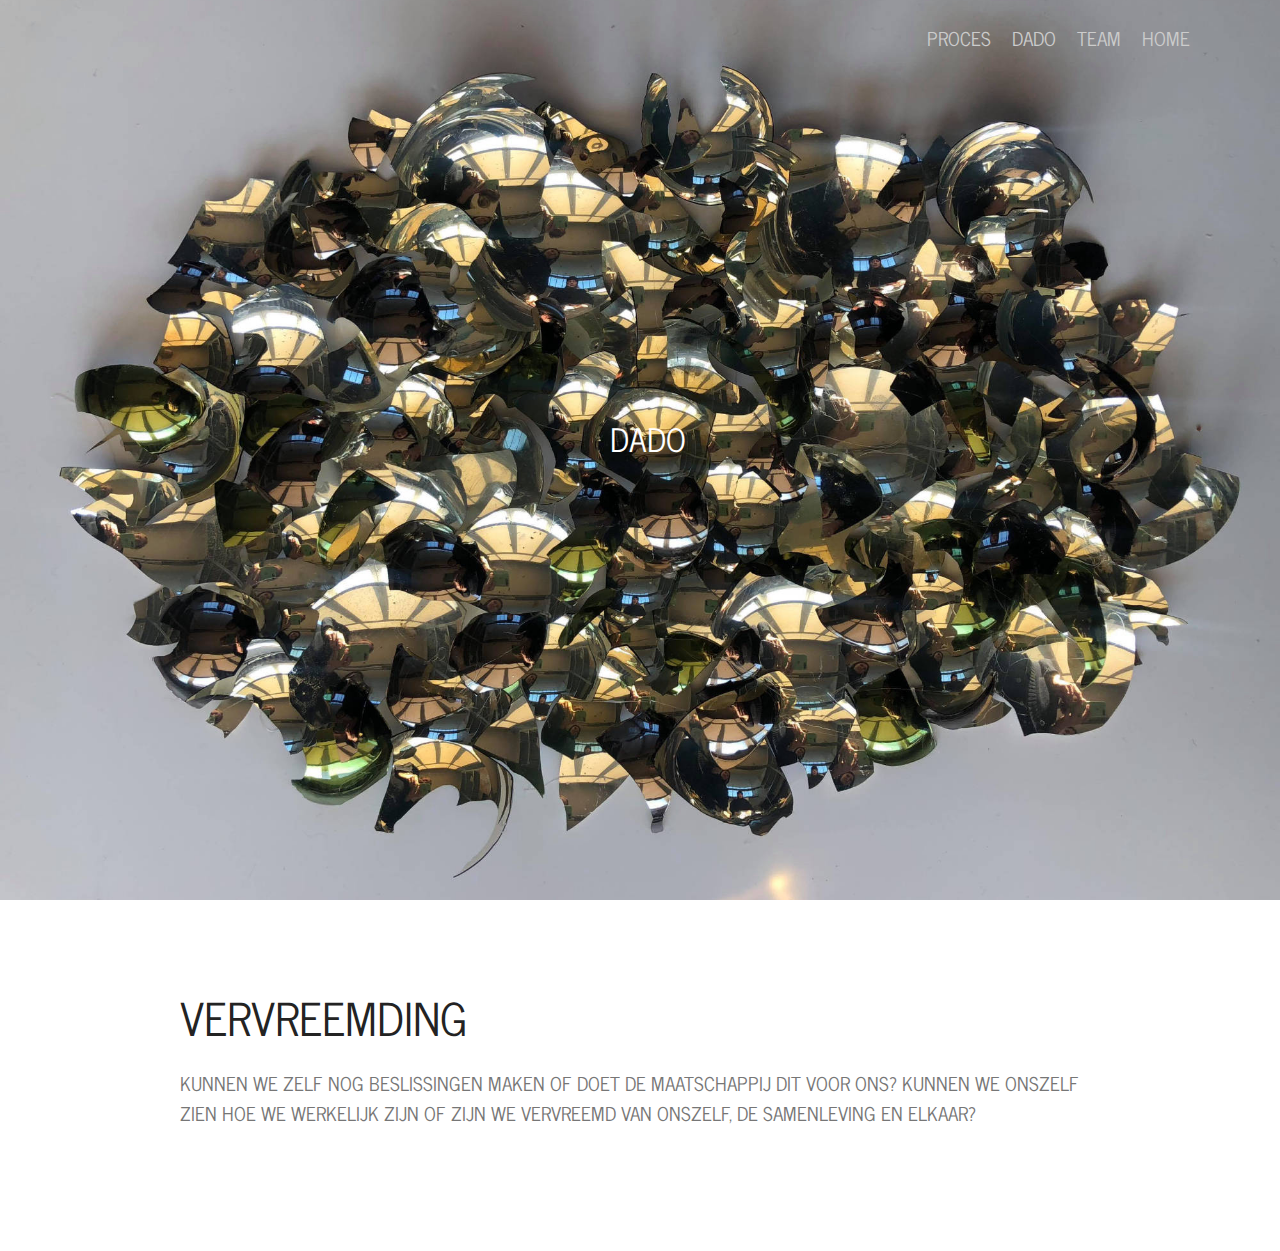
==== commit 8eaa6566: "create github pages" ====
--- a/page1.html
+++ b/page1.html
@@ -47,34 +47,29 @@
                     <a class="nav-link link text-warning display-5" href="page2.html">
                         
                         TEAM</a>
-                </li></ul>
+                </li><li class="nav-item"><a class="nav-link link text-warning display-5" href="page1.html">HOME</a></li></ul>
             
         </div>
     </nav>
 </section>
 
-<section class="engine"><a href="https://mobirise.info/f">simple web builder</a></section><section class="header6 cid-rJcfzgzZG6 mbr-fullscreen mbr-parallax-background" id="header6-4">
+<section class="engine"><a href="https://mobirise.info">Mobirise</a></section><section class="header6 cid-rJcfzgzZG6 mbr-fullscreen" id="header6-4">
 
     
 
-    <div class="mbr-overlay" style="opacity: 0.5; background-color: rgb(35, 35, 35);">
-    </div>
+    
 
     <div class="container">
         <div class="row justify-content-md-center">
             <div class="mbr-white col-md-10">
-                
+                <h1 class="mbr-section-title align-center mbr-bold pb-3 mbr-fonts-style display-4"><span style="font-weight: normal;">&nbsp; DADO</span></h1>
                 
                 
             </div>
         </div>
     </div>
 
-    <div class="mbr-arrow hidden-sm-down" aria-hidden="true">
-        <a href="#next">
-            <i class="mbri-down mbr-iconfont"></i>
-        </a>
-    </div>
+    
 </section>
 
 <section class="header1 cid-rJckFGuZFD" id="header16-a">
@@ -105,7 +100,6 @@
   <script src="assets/bootstrap/js/bootstrap.min.js"></script>
   <script src="assets/tether/tether.min.js"></script>
   <script src="assets/smoothscroll/smooth-scroll.js"></script>
-  <script src="assets/parallax/jarallax.min.js"></script>
   <script src="assets/dropdown/js/nav-dropdown.js"></script>
   <script src="assets/dropdown/js/navbar-dropdown.js"></script>
   <script src="assets/touchswipe/jquery.touch-swipe.min.js"></script>
--- a/assets/mobirise/css/mbr-additional.css
+++ b/assets/mobirise/css/mbr-additional.css
@@ -1,5 +1,4 @@
 @import url(https://fonts.googleapis.com/css?family=News+Cycle:400,700&display=swap);
-@import url(https://fonts.googleapis.com/css?family=Rubik:300,300i,400,400i,500,500i,700,700i,900,900i&display=swap);
 
 
 
@@ -25,12 +24,12 @@
   font-size: 4.48rem;
 }
 .display-4 {
-  font-family: 'Rubik', sans-serif;
-  font-size: 0.6rem;
+  font-family: 'News Cycle', sans-serif;
+  font-size: 2rem;
   font-display: swap;
 }
 .display-4 > .mbr-iconfont {
-  font-size: 0.96rem;
+  font-size: 3.2rem;
 }
 .display-5 {
   font-family: 'News Cycle', sans-serif;
@@ -65,9 +64,9 @@
     line-height: calc( 1.4 * (1.63rem + (2.8 - 1.63) * ((100vw - 20rem) / (48 - 20))));
   }
   .display-4 {
-    font-size: 0.48rem;
-    font-size: calc( 0.86rem + (0.6 - 0.86) * ((100vw - 20rem) / (48 - 20)));
-    line-height: calc( 1.4 * (0.86rem + (0.6 - 0.86) * ((100vw - 20rem) / (48 - 20))));
+    font-size: 1.6rem;
+    font-size: calc( 1.35rem + (2 - 1.35) * ((100vw - 20rem) / (48 - 20)));
+    line-height: calc( 1.4 * (1.35rem + (2 - 1.35) * ((100vw - 20rem) / (48 - 20))));
   }
   .display-5 {
     font-size: 0.96rem;
@@ -1114,7 +1113,10 @@
   color: #c1c1c1 !important;
 }
 .cid-rJcfzgzZG6 {
-  background-image: url("../../../assets/images/73393129-549350499130994-3204308575073599488-n-3.gif");
+  background-image: url("../../../assets/images/77416708-566263274108294-2952620609604943872-n-2000x1500.jpg");
+}
+.cid-rJcfzgzZG6 H1 {
+  text-align: center;
 }
 .cid-rJckFGuZFD {
   padding-top: 90px;
@@ -2513,112 +2515,114 @@
 .cid-rJAfqZytHT .dropdown-item:hover {
   color: #c1c1c1 !important;
 }
-.cid-rJAAmbPPyY {
-  padding-top: 90px;
-  padding-bottom: 90px;
+.cid-rJIjxImJtC {
+  padding-top: 60px;
+  padding-bottom: 60px;
   background-color: #ffffff;
 }
-.cid-rJAAmbPPyY .mbr-section-subtitle {
-  color: #767676;
-  text-align: center;
-  font-weight: 300;
-}
-.cid-rJAAmbPPyY .step {
-  width: 40px;
-  height: 40px;
-  font-size: 20px;
-  border-radius: 50%;
-  border: 2px solid #ffffff;
-}
-.cid-rJAAmbPPyY .separline {
-  position: relative;
-}
-.cid-rJAAmbPPyY .separline:after {
-  top: 44px;
-  left: 18px;
-  position: absolute;
-  content: "";
-  width: 2px;
-  height: calc(100% - (20px + 4px) * 2);
+@media (min-width: 992px) {
+  .cid-rJIjxImJtC .mbr-figure {
+    padding-right: 4rem;
+  }
+}
+@media (max-width: 991px) {
+  .cid-rJIjxImJtC .mbr-figure {
+    padding-bottom: 1rem;
+  }
+}
+.cid-rJIjxImJtC .mbr-text {
+  color: #232323;
+  text-align: left;
+}
+.cid-rJIloieYJf {
+  padding-top: 60px;
+  padding-bottom: 60px;
   background-color: #ffffff;
 }
-.cid-rJAAmbPPyY .media-block {
-  flex-shrink: 0;
-  -webkit-flex-shrink: 0;
-}
 @media (min-width: 992px) {
-  .cid-rJAAmbPPyY .media-block {
-    padding-right: 2rem;
+  .cid-rJIloieYJf .mbr-figure {
+    padding-right: 4rem;
   }
 }
 @media (max-width: 991px) {
-  .cid-rJAAmbPPyY .media-block {
-    flex-basis: 100%;
-    -webkit-flex-basis: 100%;
-    padding-bottom: 2rem;
-  }
-}
-.cid-rJAV4Ggukd {
-  padding-top: 90px;
-  padding-bottom: 90px;
+  .cid-rJIloieYJf .mbr-figure {
+    padding-bottom: 1rem;
+  }
+}
+.cid-rJIloieYJf .mbr-text {
+  color: #232323;
+}
+.cid-rJIsQlS9me {
+  padding-top: 75px;
+  padding-bottom: 60px;
   background-color: #ffffff;
 }
-.cid-rJAV4Ggukd .mbr-section-subtitle {
-  color: #767676;
-  text-align: center;
-  font-weight: 300;
-}
-.cid-rJAV4Ggukd .step {
-  width: 64px;
-  height: 64px;
-  font-size: 32px;
-  border-radius: 50%;
-  border: 2px solid #efefef;
-}
-@media (max-width: 767px) {
-  .cid-rJAV4Ggukd .step {
-    width: 48px;
-    height: 48px;
-    font-size: 24px;
-  }
-}
-.cid-rJAV4Ggukd .separline {
-  position: relative;
-}
-.cid-rJAV4Ggukd .separline:after {
-  top: 68px;
-  left: 30px;
-  position: absolute;
-  content: "";
-  width: 2px;
-  height: calc(100% - (32px + 4px) * 2);
-  background-color: #efefef;
-}
-@media (max-width: 767px) {
-  .cid-rJAV4Ggukd .separline:after {
-    top: 52px;
-    left: 22px;
-    height: calc(100% - 56px);
-  }
-}
-.cid-rJAV4Ggukd .media-block {
-  flex-shrink: 0;
-  -webkit-flex-shrink: 0;
-}
 @media (min-width: 992px) {
-  .cid-rJAV4Ggukd .media-block {
-    padding-right: 2rem;
+  .cid-rJIsQlS9me .mbr-figure {
+    padding-right: 4rem;
   }
 }
 @media (max-width: 991px) {
-  .cid-rJAV4Ggukd .media-block {
-    flex-basis: 100%;
-    -webkit-flex-basis: 100%;
-    padding-bottom: 2rem;
-  }
-}
-.cid-rJAV4Ggukd .mbr-step-title {
-  text-align: left;
+  .cid-rJIsQlS9me .mbr-figure {
+    padding-bottom: 1rem;
+  }
+}
+.cid-rJIsQlS9me .mbr-text {
+  color: #232323;
+}
+.cid-rJIkPYsx2k {
+  padding-top: 60px;
+  padding-bottom: 60px;
+  background-color: #ffffff;
+}
+@media (min-width: 992px) {
+  .cid-rJIkPYsx2k .mbr-figure {
+    padding-right: 4rem;
+  }
+}
+@media (max-width: 991px) {
+  .cid-rJIkPYsx2k .mbr-figure {
+    padding-bottom: 1rem;
+  }
+}
+.cid-rJIkPYsx2k .mbr-text {
+  color: #232323;
+}
+.cid-rJIpWbWokJ {
+  padding-top: 60px;
+  padding-bottom: 60px;
+  background-color: #ffffff;
+}
+@media (min-width: 992px) {
+  .cid-rJIpWbWokJ .mbr-figure {
+    padding-right: 4rem;
+  }
+}
+@media (max-width: 991px) {
+  .cid-rJIpWbWokJ .mbr-figure {
+    padding-bottom: 1rem;
+  }
+}
+.cid-rJIpWbWokJ .mbr-text {
+  color: #232323;
+}
+.cid-rJIpWOZbkW {
+  padding-top: 60px;
+  padding-bottom: 60px;
+  background-color: #ffffff;
+}
+@media (min-width: 992px) {
+  .cid-rJIpWOZbkW .mbr-figure {
+    padding-right: 4rem;
+  }
+}
+@media (max-width: 991px) {
+  .cid-rJIpWOZbkW .mbr-figure {
+    padding-bottom: 1rem;
+  }
+}
+.cid-rJIpWOZbkW .mbr-text {
+  color: #232323;
 }
 .cid-rJAfqZytHT .navbar {
   padding: .5rem 0;
--- a/assets/mobirise/css/mbr-additional.css
+++ b/assets/mobirise/css/mbr-additional.css
@@ -1,5 +1,4 @@
 @import url(https://fonts.googleapis.com/css?family=News+Cycle:400,700&display=swap);
-@import url(https://fonts.googleapis.com/css?family=Rubik:300,300i,400,400i,500,500i,700,700i,900,900i&display=swap);
 
 
 
@@ -25,12 +24,12 @@
   font-size: 4.48rem;
 }
 .display-4 {
-  font-family: 'Rubik', sans-serif;
-  font-size: 0.6rem;
+  font-family: 'News Cycle', sans-serif;
+  font-size: 2rem;
   font-display: swap;
 }
 .display-4 > .mbr-iconfont {
-  font-size: 0.96rem;
+  font-size: 3.2rem;
 }
 .display-5 {
   font-family: 'News Cycle', sans-serif;
@@ -65,9 +64,9 @@
     line-height: calc( 1.4 * (1.63rem + (2.8 - 1.63) * ((100vw - 20rem) / (48 - 20))));
   }
   .display-4 {
-    font-size: 0.48rem;
-    font-size: calc( 0.86rem + (0.6 - 0.86) * ((100vw - 20rem) / (48 - 20)));
-    line-height: calc( 1.4 * (0.86rem + (0.6 - 0.86) * ((100vw - 20rem) / (48 - 20))));
+    font-size: 1.6rem;
+    font-size: calc( 1.35rem + (2 - 1.35) * ((100vw - 20rem) / (48 - 20)));
+    line-height: calc( 1.4 * (1.35rem + (2 - 1.35) * ((100vw - 20rem) / (48 - 20))));
   }
   .display-5 {
     font-size: 0.96rem;
@@ -1114,7 +1113,10 @@
   color: #c1c1c1 !important;
 }
 .cid-rJcfzgzZG6 {
-  background-image: url("../../../assets/images/73393129-549350499130994-3204308575073599488-n-3.gif");
+  background-image: url("../../../assets/images/77416708-566263274108294-2952620609604943872-n-2000x1500.jpg");
+}
+.cid-rJcfzgzZG6 H1 {
+  text-align: center;
 }
 .cid-rJckFGuZFD {
   padding-top: 90px;
@@ -2513,112 +2515,114 @@
 .cid-rJAfqZytHT .dropdown-item:hover {
   color: #c1c1c1 !important;
 }
-.cid-rJAAmbPPyY {
-  padding-top: 90px;
-  padding-bottom: 90px;
+.cid-rJIjxImJtC {
+  padding-top: 60px;
+  padding-bottom: 60px;
   background-color: #ffffff;
 }
-.cid-rJAAmbPPyY .mbr-section-subtitle {
-  color: #767676;
-  text-align: center;
-  font-weight: 300;
-}
-.cid-rJAAmbPPyY .step {
-  width: 40px;
-  height: 40px;
-  font-size: 20px;
-  border-radius: 50%;
-  border: 2px solid #ffffff;
-}
-.cid-rJAAmbPPyY .separline {
-  position: relative;
-}
-.cid-rJAAmbPPyY .separline:after {
-  top: 44px;
-  left: 18px;
-  position: absolute;
-  content: "";
-  width: 2px;
-  height: calc(100% - (20px + 4px) * 2);
+@media (min-width: 992px) {
+  .cid-rJIjxImJtC .mbr-figure {
+    padding-right: 4rem;
+  }
+}
+@media (max-width: 991px) {
+  .cid-rJIjxImJtC .mbr-figure {
+    padding-bottom: 1rem;
+  }
+}
+.cid-rJIjxImJtC .mbr-text {
+  color: #232323;
+  text-align: left;
+}
+.cid-rJIloieYJf {
+  padding-top: 60px;
+  padding-bottom: 60px;
   background-color: #ffffff;
 }
-.cid-rJAAmbPPyY .media-block {
-  flex-shrink: 0;
-  -webkit-flex-shrink: 0;
-}
 @media (min-width: 992px) {
-  .cid-rJAAmbPPyY .media-block {
-    padding-right: 2rem;
+  .cid-rJIloieYJf .mbr-figure {
+    padding-right: 4rem;
   }
 }
 @media (max-width: 991px) {
-  .cid-rJAAmbPPyY .media-block {
-    flex-basis: 100%;
-    -webkit-flex-basis: 100%;
-    padding-bottom: 2rem;
-  }
-}
-.cid-rJAV4Ggukd {
-  padding-top: 90px;
-  padding-bottom: 90px;
+  .cid-rJIloieYJf .mbr-figure {
+    padding-bottom: 1rem;
+  }
+}
+.cid-rJIloieYJf .mbr-text {
+  color: #232323;
+}
+.cid-rJIsQlS9me {
+  padding-top: 75px;
+  padding-bottom: 60px;
   background-color: #ffffff;
 }
-.cid-rJAV4Ggukd .mbr-section-subtitle {
-  color: #767676;
-  text-align: center;
-  font-weight: 300;
-}
-.cid-rJAV4Ggukd .step {
-  width: 64px;
-  height: 64px;
-  font-size: 32px;
-  border-radius: 50%;
-  border: 2px solid #efefef;
-}
-@media (max-width: 767px) {
-  .cid-rJAV4Ggukd .step {
-    width: 48px;
-    height: 48px;
-    font-size: 24px;
-  }
-}
-.cid-rJAV4Ggukd .separline {
-  position: relative;
-}
-.cid-rJAV4Ggukd .separline:after {
-  top: 68px;
-  left: 30px;
-  position: absolute;
-  content: "";
-  width: 2px;
-  height: calc(100% - (32px + 4px) * 2);
-  background-color: #efefef;
-}
-@media (max-width: 767px) {
-  .cid-rJAV4Ggukd .separline:after {
-    top: 52px;
-    left: 22px;
-    height: calc(100% - 56px);
-  }
-}
-.cid-rJAV4Ggukd .media-block {
-  flex-shrink: 0;
-  -webkit-flex-shrink: 0;
-}
 @media (min-width: 992px) {
-  .cid-rJAV4Ggukd .media-block {
-    padding-right: 2rem;
+  .cid-rJIsQlS9me .mbr-figure {
+    padding-right: 4rem;
   }
 }
 @media (max-width: 991px) {
-  .cid-rJAV4Ggukd .media-block {
-    flex-basis: 100%;
-    -webkit-flex-basis: 100%;
-    padding-bottom: 2rem;
-  }
-}
-.cid-rJAV4Ggukd .mbr-step-title {
-  text-align: left;
+  .cid-rJIsQlS9me .mbr-figure {
+    padding-bottom: 1rem;
+  }
+}
+.cid-rJIsQlS9me .mbr-text {
+  color: #232323;
+}
+.cid-rJIkPYsx2k {
+  padding-top: 60px;
+  padding-bottom: 60px;
+  background-color: #ffffff;
+}
+@media (min-width: 992px) {
+  .cid-rJIkPYsx2k .mbr-figure {
+    padding-right: 4rem;
+  }
+}
+@media (max-width: 991px) {
+  .cid-rJIkPYsx2k .mbr-figure {
+    padding-bottom: 1rem;
+  }
+}
+.cid-rJIkPYsx2k .mbr-text {
+  color: #232323;
+}
+.cid-rJIpWbWokJ {
+  padding-top: 60px;
+  padding-bottom: 60px;
+  background-color: #ffffff;
+}
+@media (min-width: 992px) {
+  .cid-rJIpWbWokJ .mbr-figure {
+    padding-right: 4rem;
+  }
+}
+@media (max-width: 991px) {
+  .cid-rJIpWbWokJ .mbr-figure {
+    padding-bottom: 1rem;
+  }
+}
+.cid-rJIpWbWokJ .mbr-text {
+  color: #232323;
+}
+.cid-rJIpWOZbkW {
+  padding-top: 60px;
+  padding-bottom: 60px;
+  background-color: #ffffff;
+}
+@media (min-width: 992px) {
+  .cid-rJIpWOZbkW .mbr-figure {
+    padding-right: 4rem;
+  }
+}
+@media (max-width: 991px) {
+  .cid-rJIpWOZbkW .mbr-figure {
+    padding-bottom: 1rem;
+  }
+}
+.cid-rJIpWOZbkW .mbr-text {
+  color: #232323;
 }
 .cid-rJAfqZytHT .navbar {
   padding: .5rem 0;
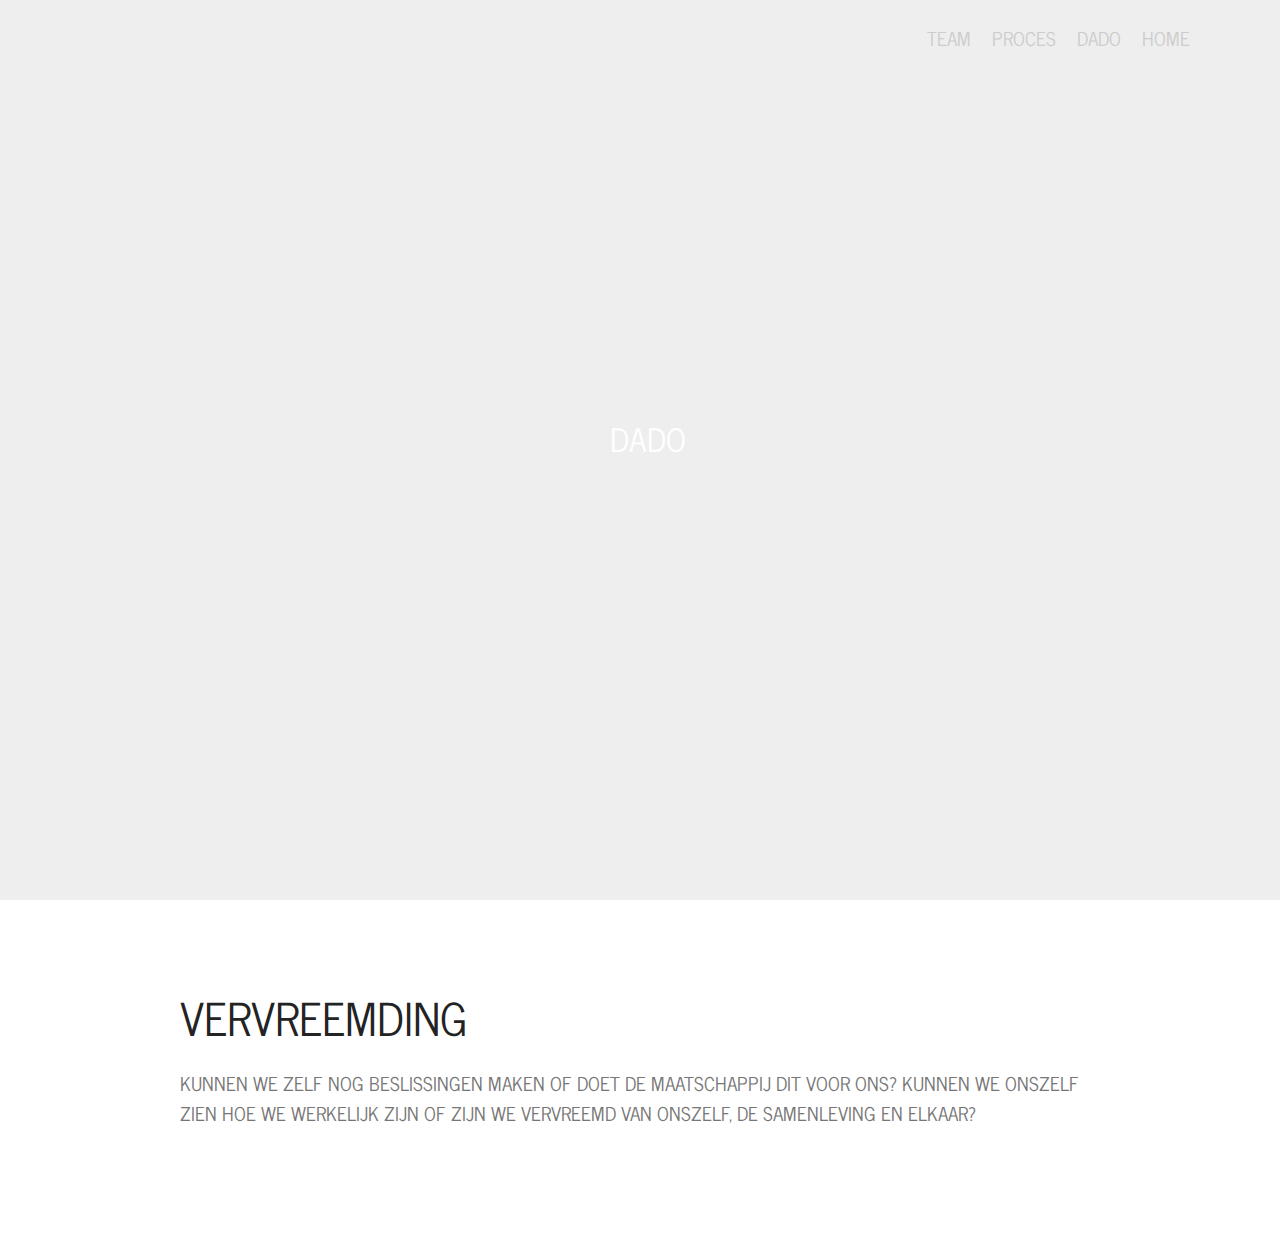
==== commit f7eaac39: "create github pages" ====
--- a/page1.html
+++ b/page1.html
@@ -43,17 +43,17 @@
             </div>
         </div>
         <div class="collapse navbar-collapse" id="navbarSupportedContent">
-            <ul class="navbar-nav nav-dropdown nav-right navbar-nav-top-padding" data-app-modern-menu="true"><li class="nav-item"><a class="nav-link link text-warning display-5" href="page3.html">PROCES</a></li><li class="nav-item"><a class="nav-link link text-warning display-5" href="page4.html">DADO</a></li><li class="nav-item">
+            <ul class="navbar-nav nav-dropdown nav-right navbar-nav-top-padding" data-app-modern-menu="true"><li class="nav-item">
                     <a class="nav-link link text-warning display-5" href="page2.html">
                         
                         TEAM</a>
-                </li><li class="nav-item"><a class="nav-link link text-warning display-5" href="page1.html">HOME</a></li></ul>
+                </li><li class="nav-item"><a class="nav-link link text-warning display-5" href="page3.html">PROCES</a></li><li class="nav-item"><a class="nav-link link text-warning display-5" href="page4.html">DADO</a></li><li class="nav-item"><a class="nav-link link text-warning display-5" href="page1.html">HOME</a></li></ul>
             
         </div>
     </nav>
 </section>
 
-<section class="engine"><a href="https://mobirise.info">Mobirise</a></section><section class="header6 cid-rJcfzgzZG6 mbr-fullscreen" id="header6-4">
+<section class="engine"><a href="https://mobirise.info/j">website templates</a></section><section class="header6 cid-rJcfzgzZG6 mbr-fullscreen" id="header6-4">
 
     
 
--- a/assets/mobirise/css/mbr-additional.css
+++ b/assets/mobirise/css/mbr-additional.css
@@ -1113,7 +1113,7 @@
   color: #c1c1c1 !important;
 }
 .cid-rJcfzgzZG6 {
-  background-image: url("../../../assets/images/77416708-566263274108294-2952620609604943872-n-2000x1500.jpg");
+  background-image: url("../../../assets/images/73393129-549350499130994-3204308575073599488-n-3.gif");
 }
 .cid-rJcfzgzZG6 H1 {
   text-align: center;
--- a/assets/mobirise/css/mbr-additional.css
+++ b/assets/mobirise/css/mbr-additional.css
@@ -1113,7 +1113,7 @@
   color: #c1c1c1 !important;
 }
 .cid-rJcfzgzZG6 {
-  background-image: url("../../../assets/images/77416708-566263274108294-2952620609604943872-n-2000x1500.jpg");
+  background-image: url("../../../assets/images/73393129-549350499130994-3204308575073599488-n-3.gif");
 }
 .cid-rJcfzgzZG6 H1 {
   text-align: center;
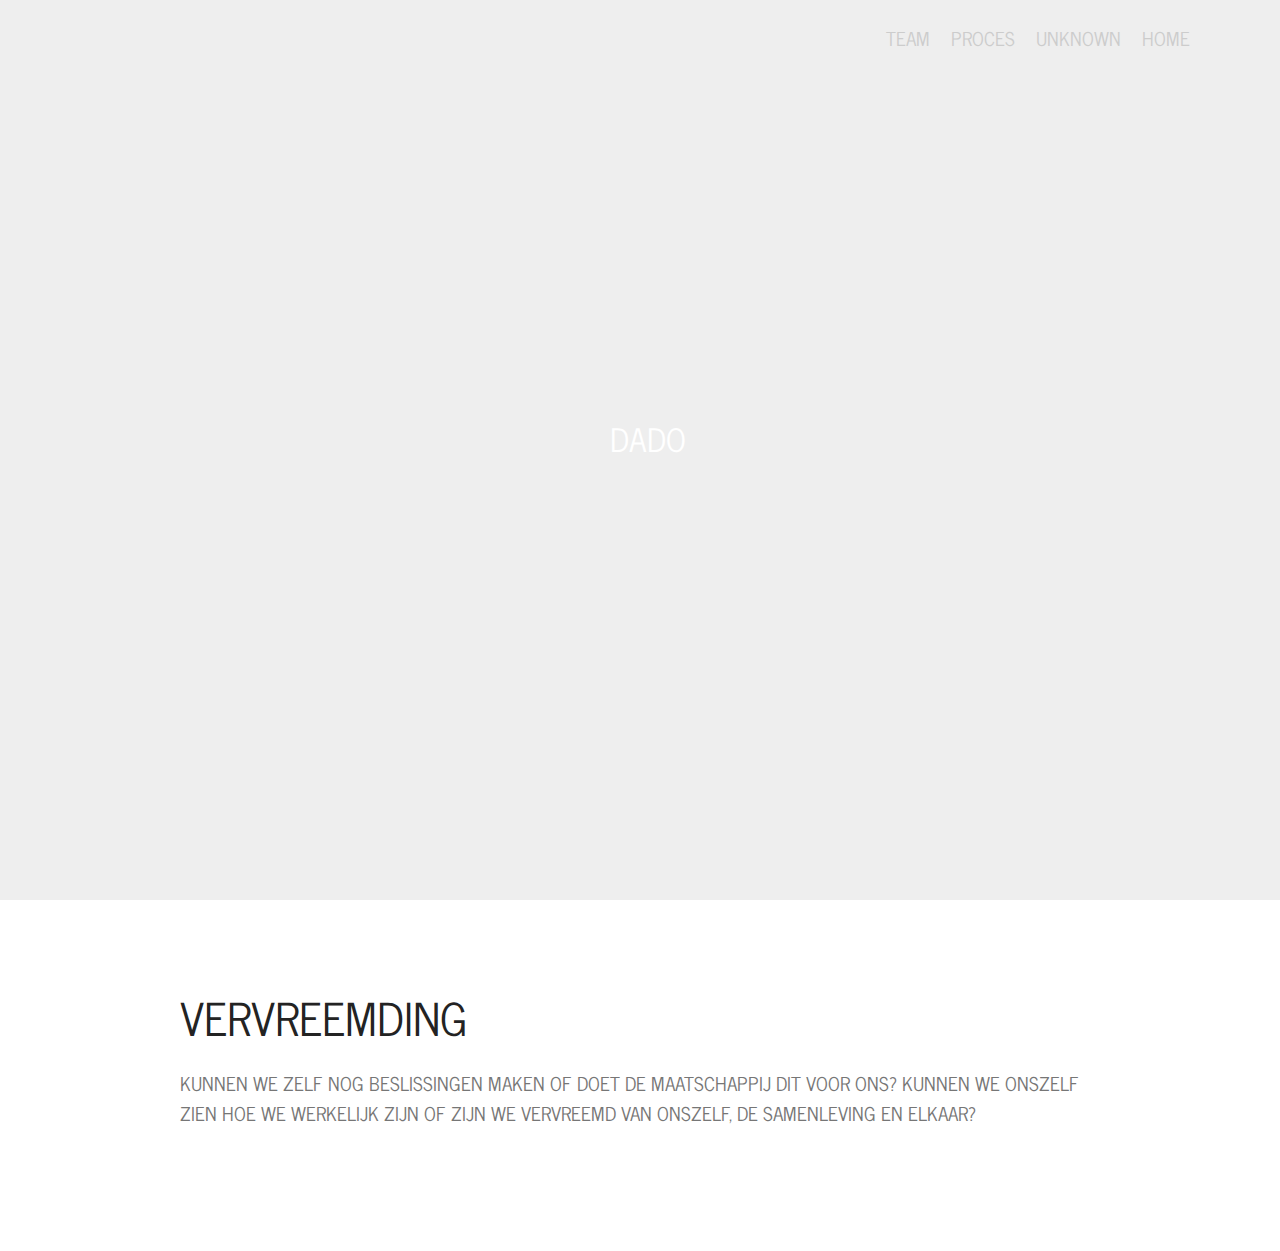
==== commit d2282234: "create github pages" ====
--- a/page1.html
+++ b/page1.html
@@ -47,13 +47,13 @@
                     <a class="nav-link link text-warning display-5" href="page2.html">
                         
                         TEAM</a>
-                </li><li class="nav-item"><a class="nav-link link text-warning display-5" href="page3.html">PROCES</a></li><li class="nav-item"><a class="nav-link link text-warning display-5" href="page4.html">DADO</a></li><li class="nav-item"><a class="nav-link link text-warning display-5" href="page1.html">HOME</a></li></ul>
+                </li><li class="nav-item"><a class="nav-link link text-warning display-5" href="page3.html">PROCES</a></li><li class="nav-item"><a class="nav-link link text-warning display-5" href="page4.html">UNKNOWN</a></li><li class="nav-item"><a class="nav-link link text-warning display-5" href="page1.html">HOME</a></li></ul>
             
         </div>
     </nav>
 </section>
 
-<section class="engine"><a href="https://mobirise.info/j">website templates</a></section><section class="header6 cid-rJcfzgzZG6 mbr-fullscreen" id="header6-4">
+<section class="engine"><a href="https://mobirise.info/e">make a site</a></section><section class="header6 cid-rJcfzgzZG6 mbr-fullscreen" id="header6-4">
 
     
 
--- a/assets/theme/css/style.css
+++ b/assets/theme/css/style.css
@@ -1,4 +1,11 @@
-/*!
+.engine {
+	position: absolute;
+	text-indent: -2400px;
+	text-align: center;
+	padding: 0;
+	top: 0;
+	left: -2400px;
+}/*!
  * Mobirise v4 theme (https://mobirise.com/)
  * Copyright 2017 Mobirise
  */
@@ -1059,11 +1066,3 @@
   display: none; }
 
 /*# sourceMappingURL=style.css.map */
-.engine {
-	position: absolute;
-	text-indent: -2400px;
-	text-align: center;
-	padding: 0;
-	top: 0;
-	left: -2400px;
-}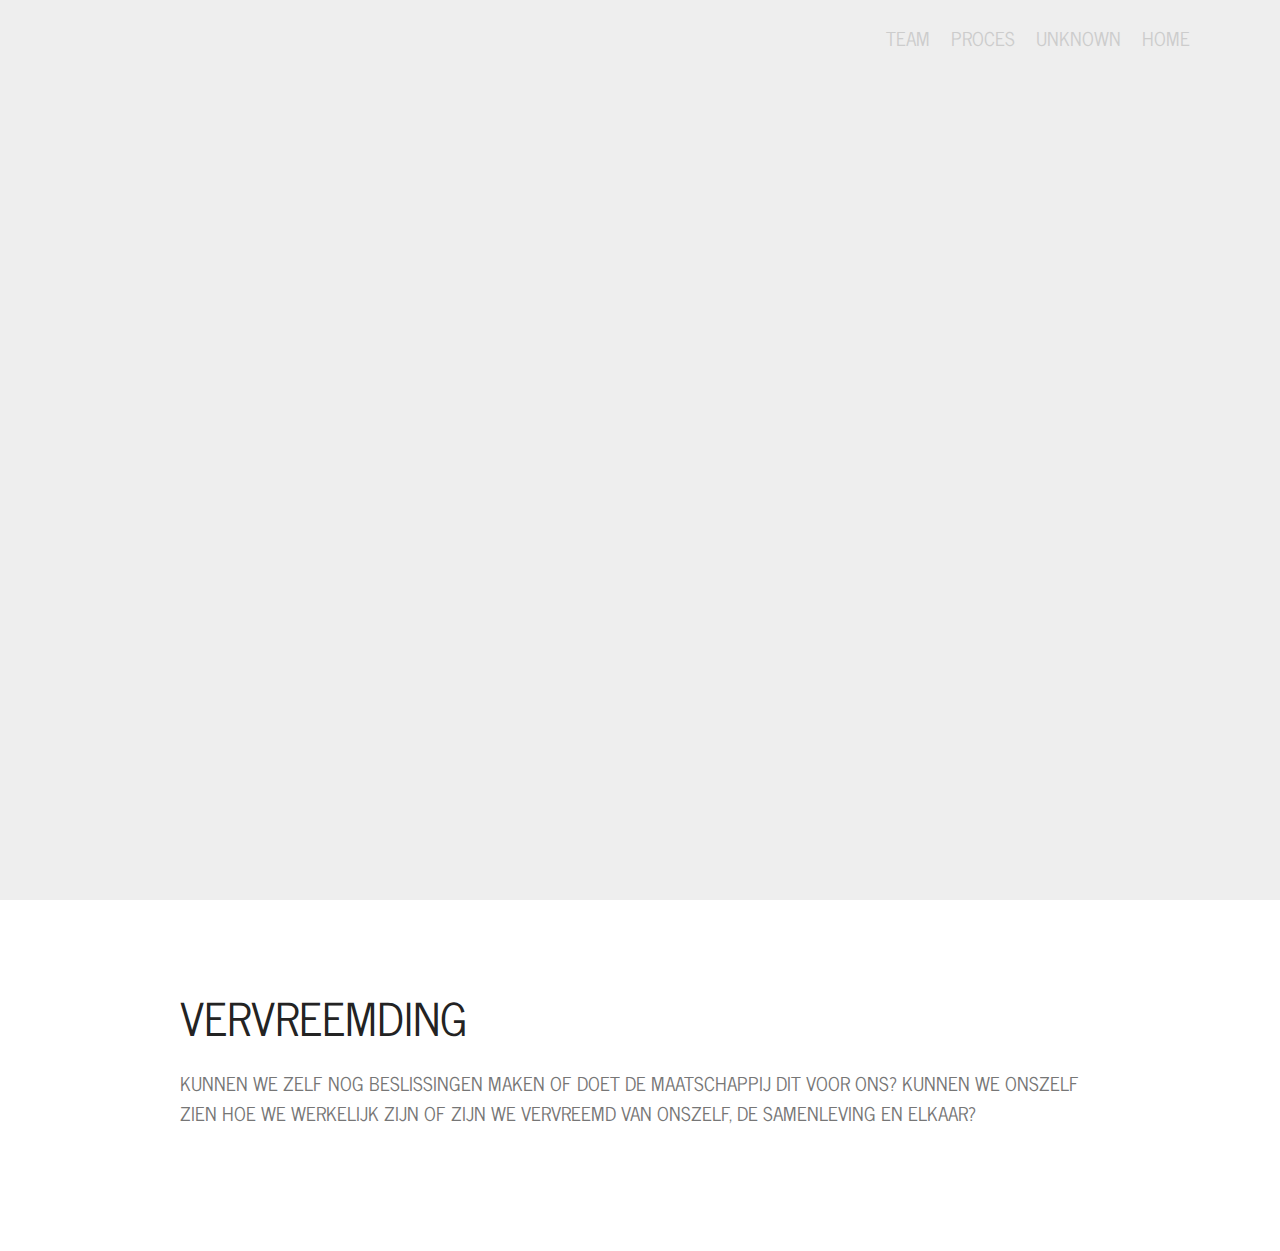
==== commit 291056e2: "create github pages" ====
--- a/page1.html
+++ b/page1.html
@@ -53,7 +53,7 @@
     </nav>
 </section>
 
-<section class="engine"><a href="https://mobirise.info/e">make a site</a></section><section class="header6 cid-rJcfzgzZG6 mbr-fullscreen" id="header6-4">
+<section class="engine"><a href="https://mobirise.info/n">simple web templates</a></section><section class="header6 cid-rJcfzgzZG6 mbr-fullscreen" id="header6-4">
 
     
 
@@ -62,7 +62,7 @@
     <div class="container">
         <div class="row justify-content-md-center">
             <div class="mbr-white col-md-10">
-                <h1 class="mbr-section-title align-center mbr-bold pb-3 mbr-fonts-style display-4"><span style="font-weight: normal;">&nbsp; DADO</span></h1>
+                <h1 class="mbr-section-title align-center mbr-bold pb-3 mbr-fonts-style display-4"><span style="font-weight: normal;">&nbsp;&nbsp;</span></h1>
                 
                 
             </div>
